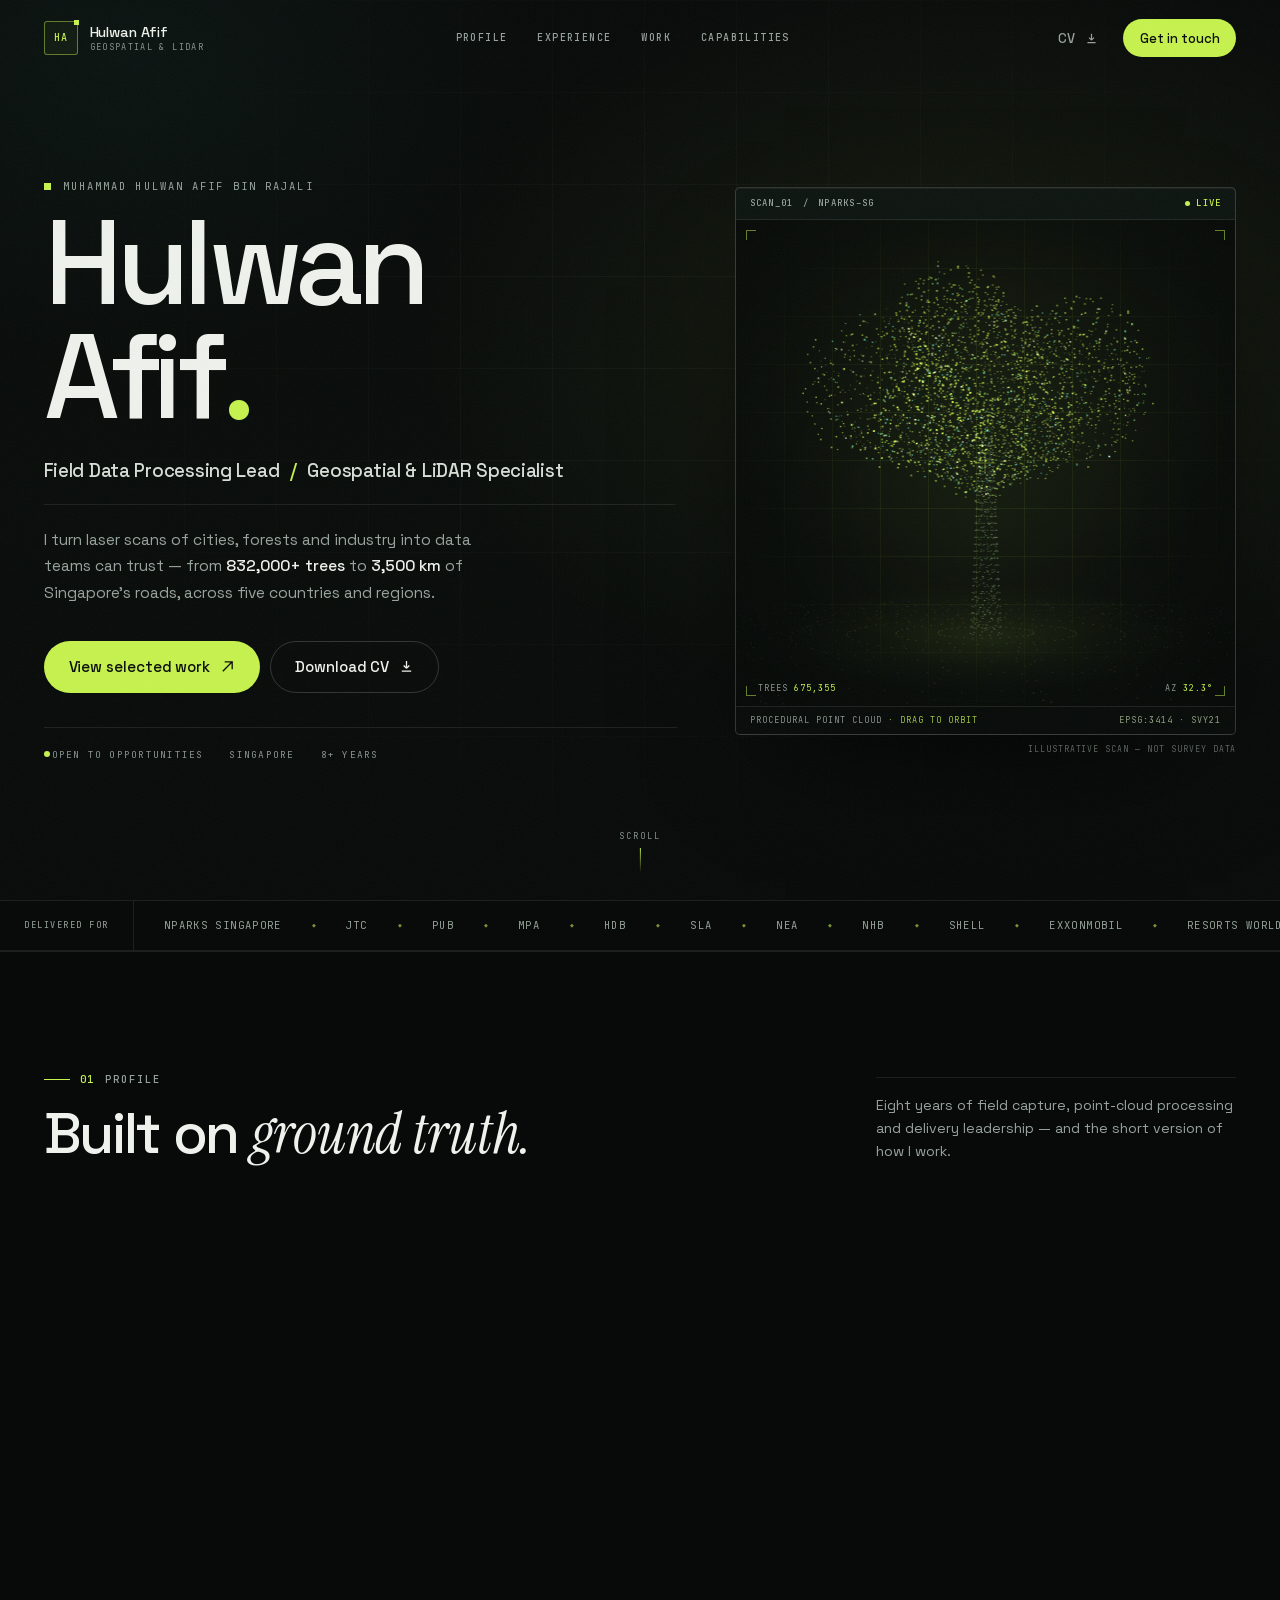
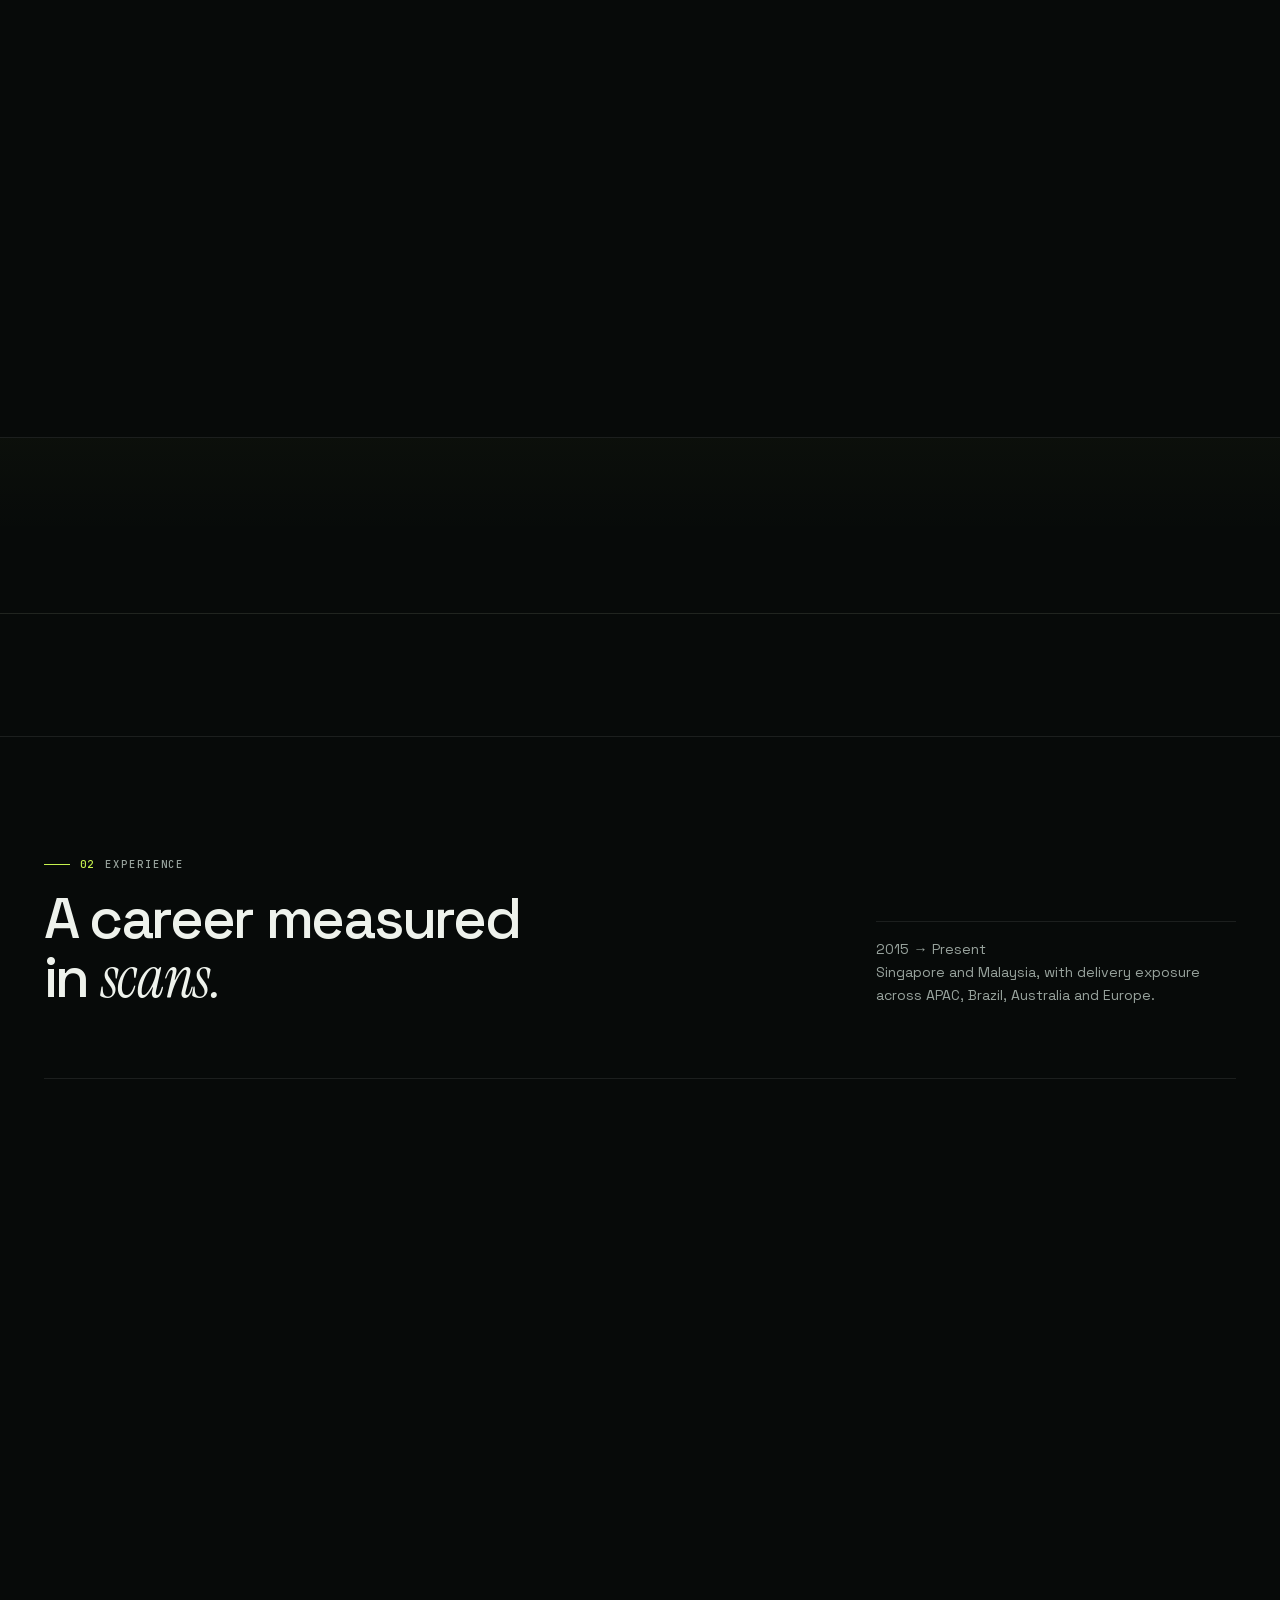
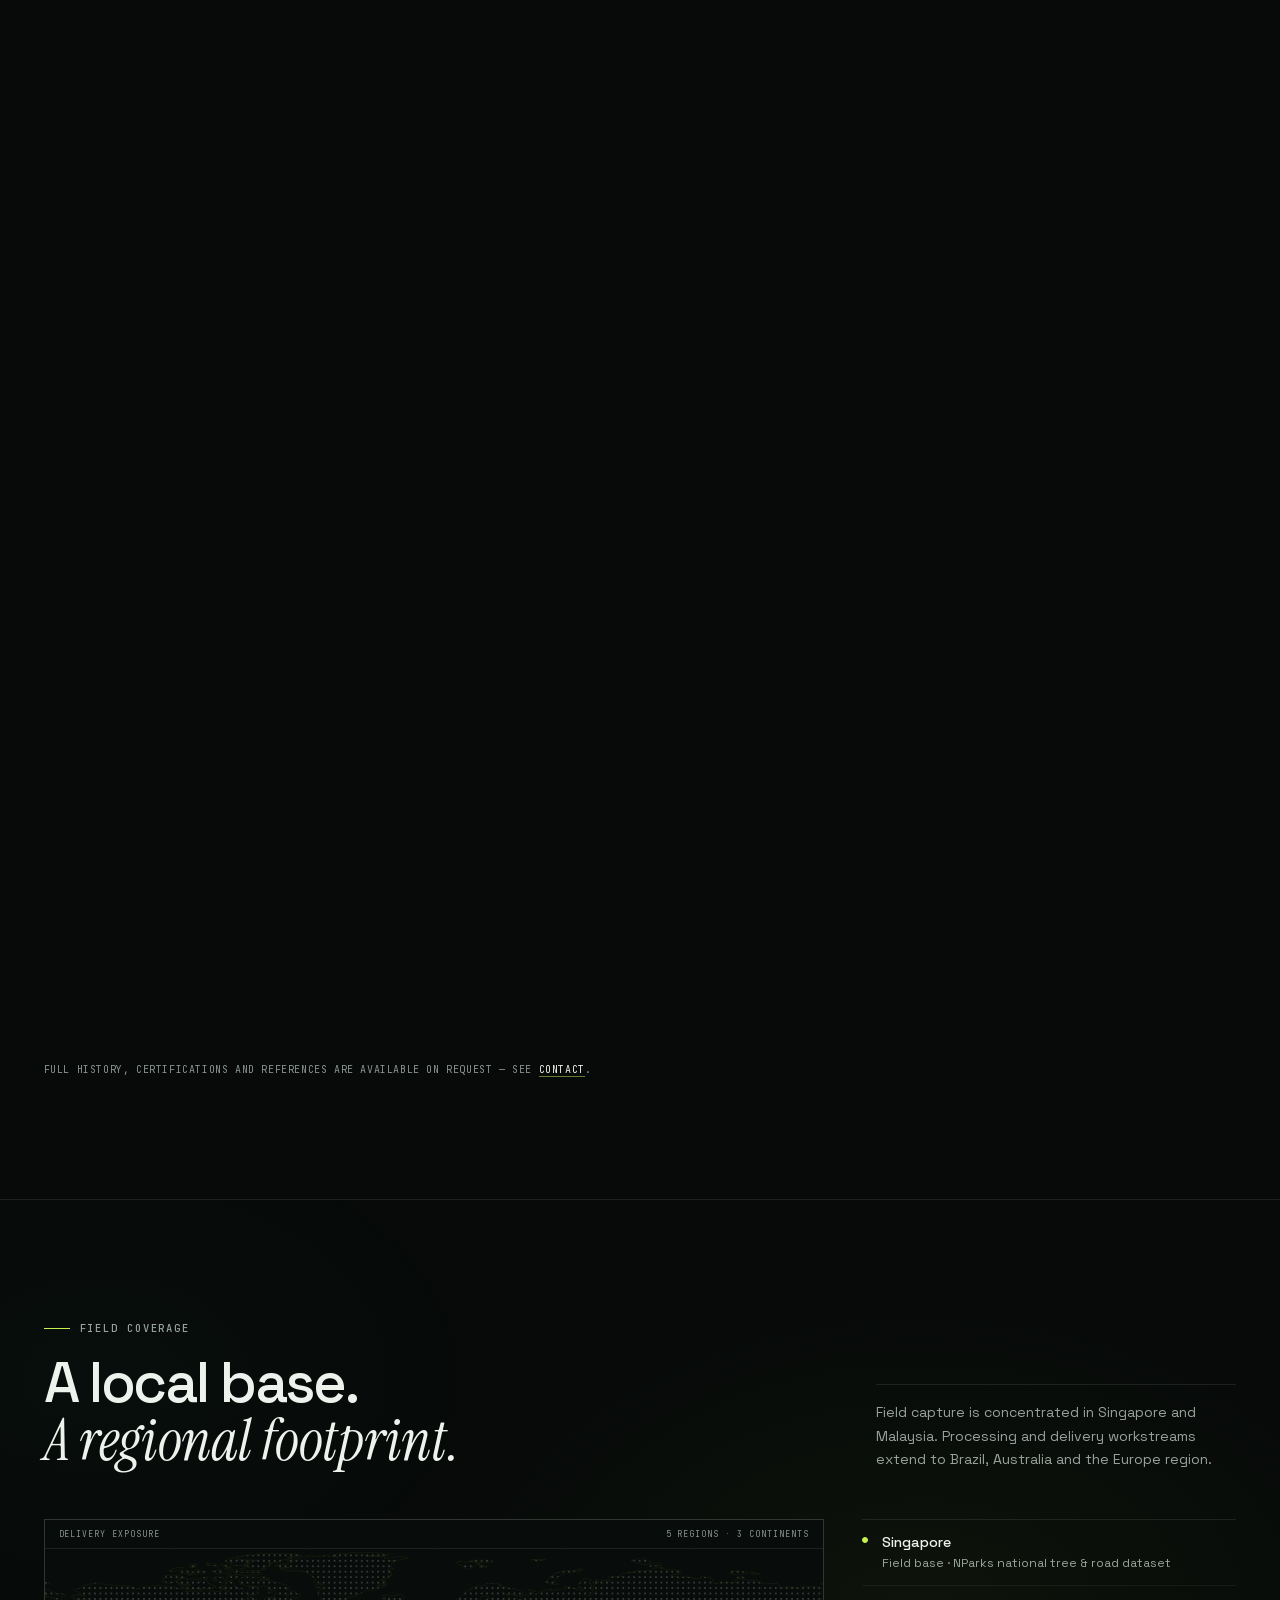
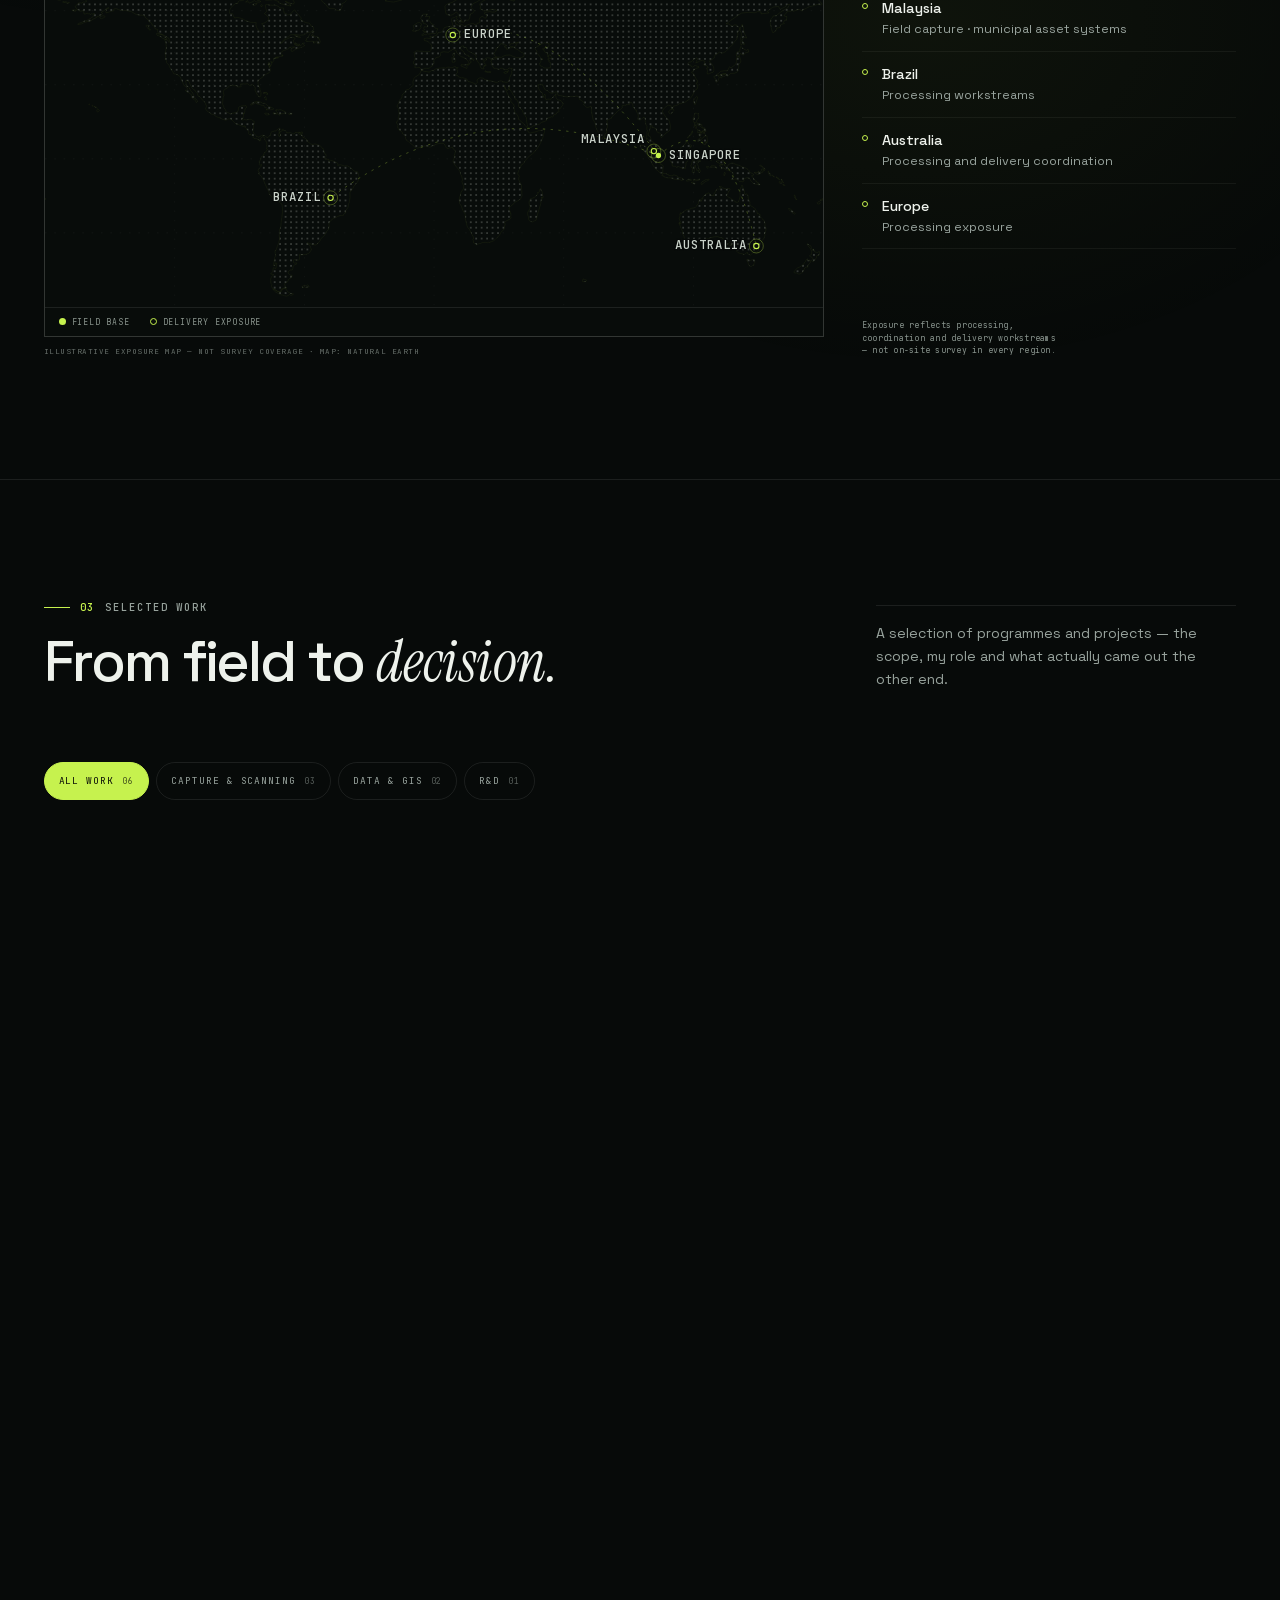
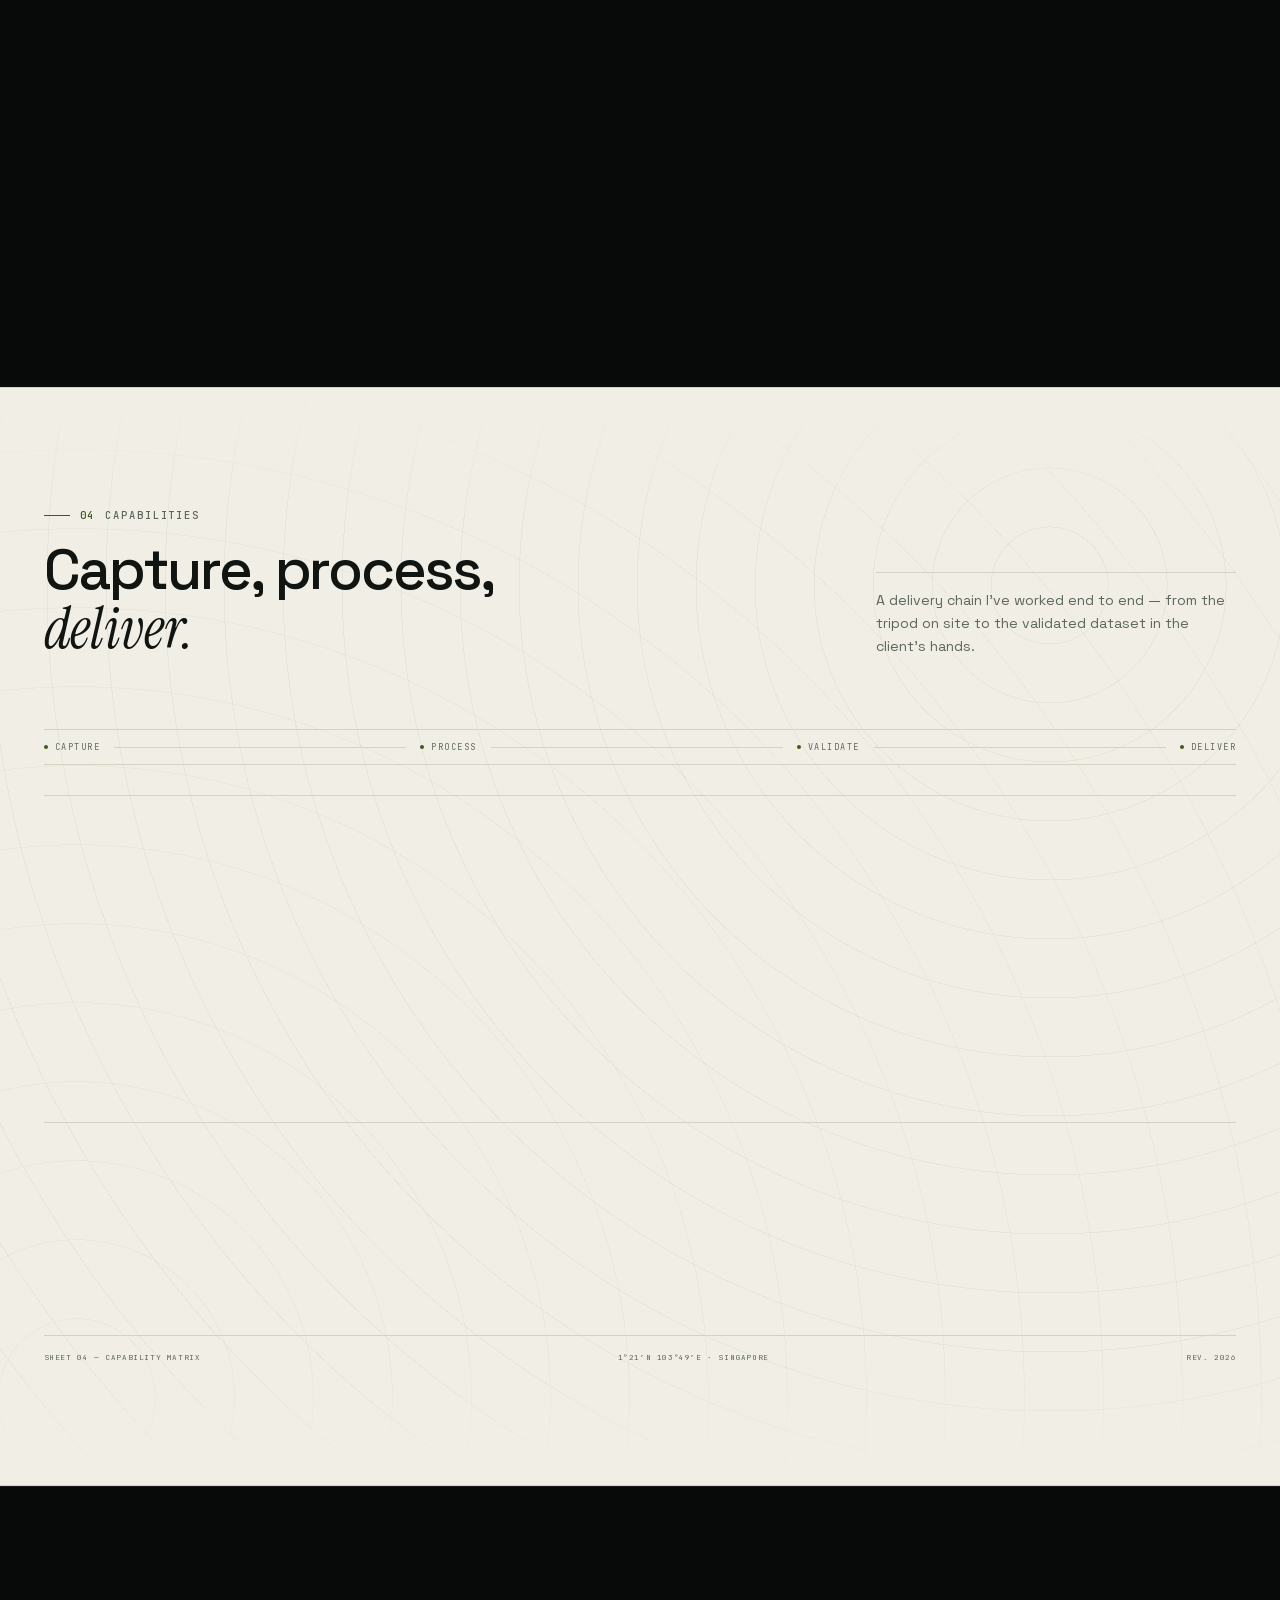
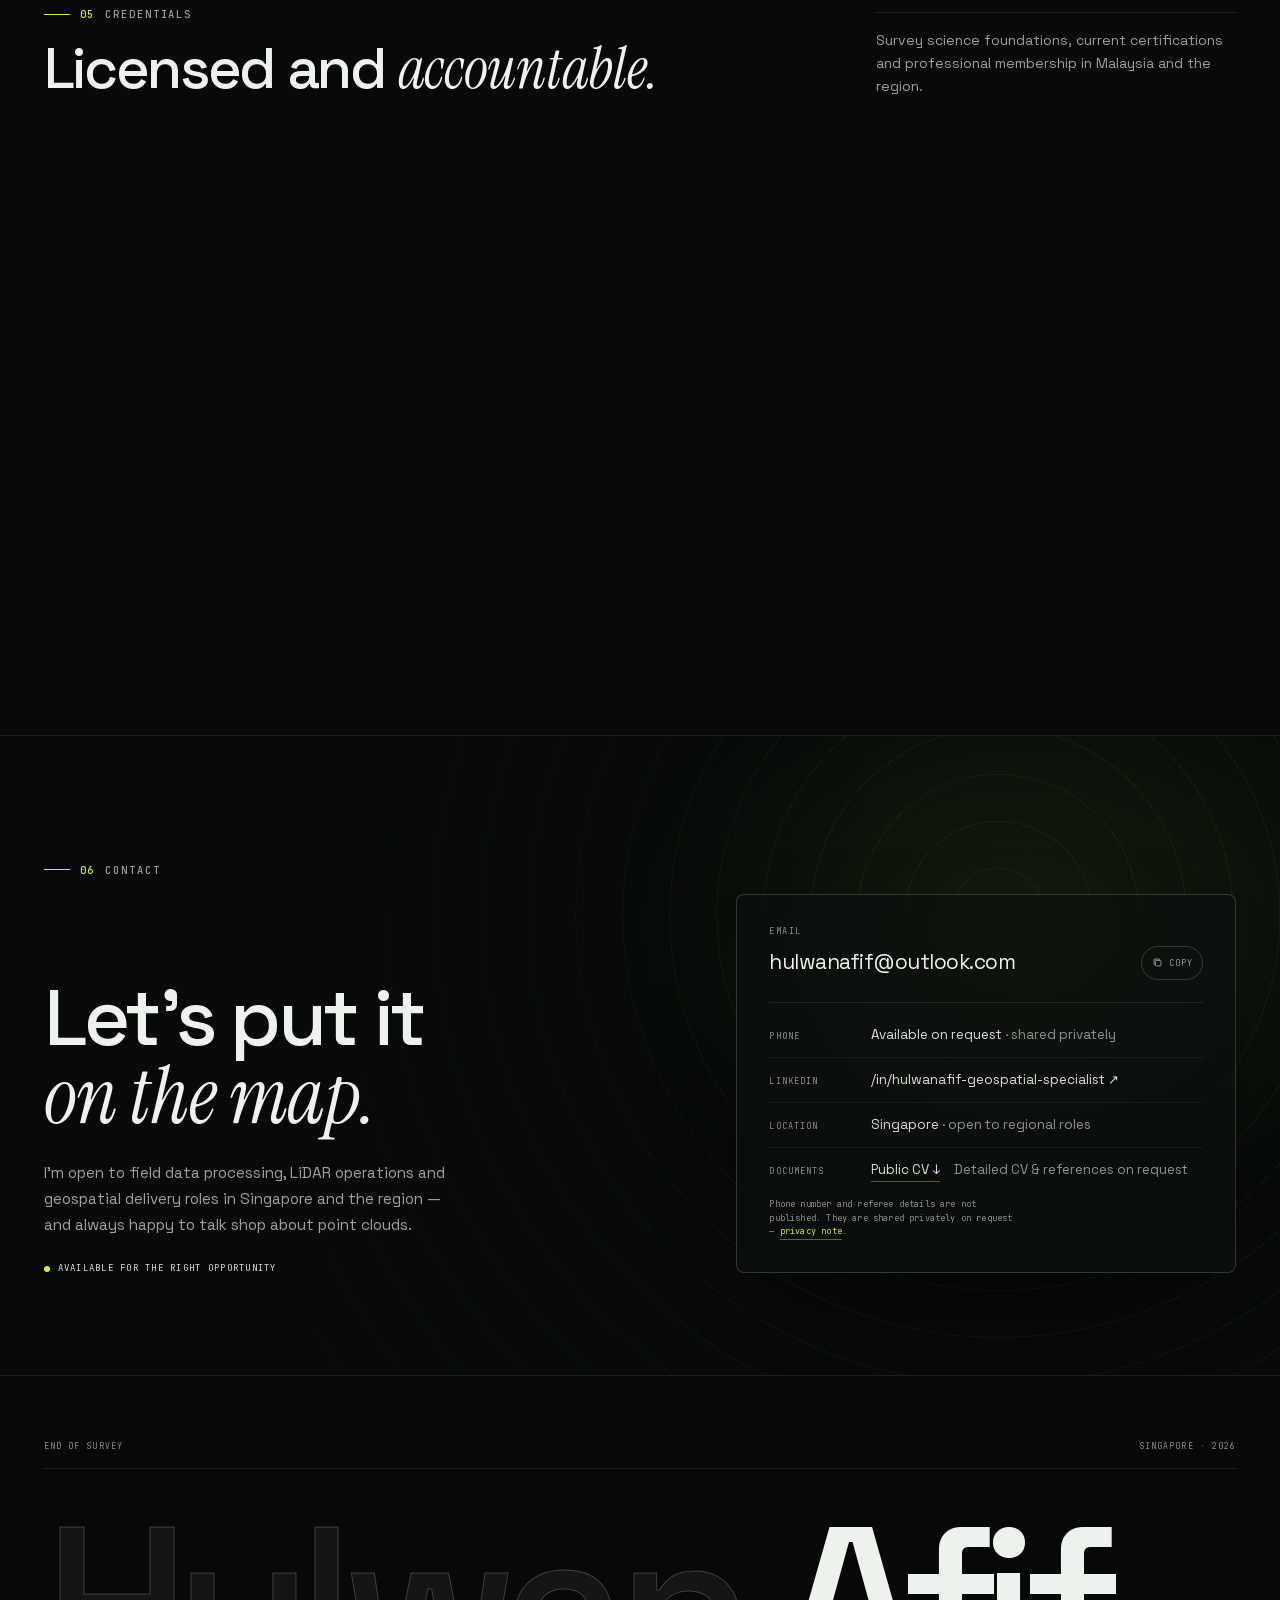
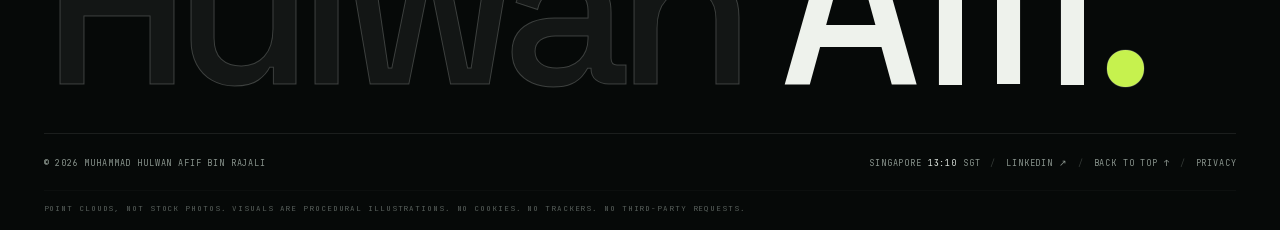
==== index.html @ 2fd97565 "Upgrade: coverage map, card outcomes, pinned case-study visual" ====
<!DOCTYPE html>
<html lang="en">
<head>
  <meta charset="utf-8">
  <meta name="viewport" content="width=device-width, initial-scale=1">
  <title>Hulwan Afif — Geospatial &amp; LiDAR Specialist</title>
  <meta name="description" content="Muhammad Hulwan Afif Bin Rajali is a Field Data Processing Lead and geospatial specialist in Singapore, turning mobile and terrestrial LiDAR, UAV mapping and point clouds into data teams can trust.">
  <meta name="author" content="Muhammad Hulwan Afif Bin Rajali">
  <meta name="theme-color" content="#070a09">
  <meta name="color-scheme" content="dark">
  <meta name="referrer" content="strict-origin-when-cross-origin">
  <meta http-equiv="Content-Security-Policy" content="default-src 'self'; script-src 'self' 'sha256-y1M8Wl92GUTVQNGpnz3k36m/Ue6rgI27YJajfNWdEfU='; style-src 'self'; img-src 'self' data:; font-src 'self'; connect-src 'self'; base-uri 'self'; form-action 'self'; object-src 'none'">
  <link rel="canonical" href="https://hulwan1992.github.io/hulwan-portfolio/">

  <meta property="og:type" content="website">
  <meta property="og:title" content="Hulwan Afif — Geospatial &amp; LiDAR Specialist">
  <meta property="og:description" content="Field Data Processing Lead in Singapore. 832,000+ trees, 3,500 km of road network, and LiDAR delivery across five countries and regions.">
  <meta property="og:url" content="https://hulwan1992.github.io/hulwan-portfolio/">
  <meta property="og:image" content="https://hulwan1992.github.io/hulwan-portfolio/assets/img/og-cover.jpg">
  <meta property="og:image:type" content="image/jpeg">
  <meta property="og:image:width" content="1200">
  <meta property="og:image:height" content="630">
  <meta property="og:image:alt" content="Hulwan Afif — Geospatial and LiDAR Specialist, with an illustrative point-cloud tree">
  <meta name="twitter:card" content="summary_large_image">
  <meta name="twitter:title" content="Hulwan Afif — Geospatial &amp; LiDAR Specialist">
  <meta name="twitter:description" content="Field Data Processing Lead in Singapore. LiDAR, point clouds and delivery at national scale.">
  <meta name="twitter:image" content="https://hulwan1992.github.io/hulwan-portfolio/assets/img/og-cover.jpg">

  <script src="assets/js/boot.js"></script>
  <link rel="icon" href="assets/img/favicon.svg" type="image/svg+xml">
  <link rel="preload" href="assets/fonts/space-grotesk.woff2" as="font" type="font/woff2" crossorigin>
  <link rel="preload" href="assets/fonts/jetbrains-mono.woff2" as="font" type="font/woff2" crossorigin>
  <link rel="stylesheet" href="assets/css/styles.css">

  <script type="application/ld+json">
  {
    "@context": "https://schema.org",
    "@type": "Person",
    "name": "Muhammad Hulwan Afif Bin Rajali",
    "givenName": "Muhammad Hulwan Afif",
    "familyName": "Bin Rajali",
    "jobTitle": "Field Data Processing Lead / Delivery Manager",
    "description": "Geospatial and LiDAR specialist with 8+ years across field operations, point cloud processing, workflow planning, quality control and regional project delivery.",
    "nationality": "Malaysian",
    "address": { "@type": "PostalAddress", "addressLocality": "Singapore", "addressCountry": "SG" },
    "worksFor": { "@type": "Organization", "name": "Greehill Asia-Pacific Pte Ltd" },
    "alumniOf": { "@type": "CollegeOrUniversity", "name": "Universiti Teknologi MARA (UiTM)" },
    "knowsAbout": ["LiDAR", "Geospatial data processing", "Point cloud processing", "Mobile mapping", "Terrestrial laser scanning", "UAV mapping", "Quality control", "GIS"],
    "sameAs": ["https://linkedin.com/in/hulwanafif-geospatial-specialist"]
  }
  </script>
</head>
<body>
  <a class="skip-link" href="#main">Skip to content</a>
  <div class="grain" aria-hidden="true"></div>
  <div class="scroll-progress" id="scroll-progress" aria-hidden="true"></div>

  <header class="site-head" id="site-head">
    <div class="wrap site-head__inner">
      <a class="brand" href="#top" aria-label="Hulwan Afif — back to top">
        <span class="brand__mark" aria-hidden="true"><span>HA</span></span>
        <span class="brand__name">Hulwan Afif<small>Geospatial &amp; LiDAR</small></span>
      </a>

      <nav class="nav" aria-label="Primary">
        <a class="nav__link" href="#profile" data-section="profile">Profile</a>
        <a class="nav__link" href="#experience" data-section="experience">Experience</a>
        <a class="nav__link" href="#work" data-section="work">Work</a>
        <a class="nav__link" href="#capabilities" data-section="capabilities">Capabilities</a>
      </nav>

      <div class="head__actions">
        <a class="btn btn--ghost btn--sm head__cv" href="assets/docs/Hulwan_Afif_Public_CV.pdf" download>
          <span>CV</span>
          <svg viewBox="0 0 16 16" aria-hidden="true" fill="none" stroke="currentColor" stroke-width="1.4"><path d="M8 2v8m0 0 3-3m-3 3L5 7M3 13h10"/></svg>
        </a>
        <a class="btn btn--lime btn--sm" href="#contact"><span>Get in touch</span></a>
        <button class="menu-btn" id="menu-btn" aria-expanded="false" aria-controls="mobile-menu" aria-label="Open menu">
          <span></span><span></span>
        </button>
      </div>
    </div>
  </header>

  <div class="mobile-menu" id="mobile-menu" role="dialog" aria-modal="true" aria-label="Site menu" hidden>
    <nav class="mobile-menu__nav" aria-label="Mobile">
      <a href="#profile"><span>01</span>Profile</a>
      <a href="#experience"><span>02</span>Experience</a>
      <a href="#work"><span>03</span>Work</a>
      <a href="#capabilities"><span>04</span>Capabilities</a>
      <a href="#credentials"><span>05</span>Credentials</a>
      <a href="#contact"><span>06</span>Contact</a>
    </nav>
    <div class="mobile-menu__foot">
      <a href="https://linkedin.com/in/hulwanafif-geospatial-specialist" target="_blank" rel="me noopener" data-email data-email-show>Email via LinkedIn</a>
      <a href="https://linkedin.com/in/hulwanafif-geospatial-specialist" target="_blank" rel="me noopener">LinkedIn ↗</a>
      <a href="assets/docs/Hulwan_Afif_Public_CV.pdf" download>Public CV PDF ↓</a>
      <a href="#contact">Detailed CV — on request</a>
    </div>
  </div>

  <main id="main">
    <!-- ================= HERO ================= -->
    <section class="hero" id="top">
      <div class="hero__bg" aria-hidden="true"></div>

      <div class="wrap hero__inner">
        <div class="hero__copy">
          <p class="eyebrow">Muhammad Hulwan Afif Bin Rajali</p>
          <h1 class="hero__title">
            <span class="hero__line"><span>Hulwan</span></span>
            <span class="hero__line"><span>Afif<span class="hero__dot">.</span></span></span>
          </h1>
          <p class="hero__role">Field Data Processing Lead <span aria-hidden="true">/</span> Geospatial &amp; LiDAR Specialist</p>
          <p class="hero__lead">I turn laser scans of cities, forests and industry into data teams can trust — from <strong>832,000+ trees</strong> to <strong>3,500&nbsp;km</strong> of Singapore&rsquo;s roads, across five countries and regions.</p>

          <div class="hero__actions">
            <a class="btn btn--lime" href="#work">
              <span>View selected work</span>
              <svg viewBox="0 0 16 16" aria-hidden="true" fill="none" stroke="currentColor" stroke-width="1.4"><path d="M3 13 13 3M5 3h8v8"/></svg>
            </a>
            <a class="btn btn--outline" href="assets/docs/Hulwan_Afif_Public_CV.pdf" download>
              <span>Download CV</span>
              <svg viewBox="0 0 16 16" aria-hidden="true" fill="none" stroke="currentColor" stroke-width="1.4"><path d="M8 2v8m0 0 3-3m-3 3L5 7M3 13h10"/></svg>
            </a>
          </div>

          <ul class="hero__facts">
            <li><span class="pulse" aria-hidden="true"></span> Open to opportunities</li>
            <li>Singapore</li>
            <li>8+ years</li>
          </ul>
        </div>

        <div class="hero__visual">
          <figure class="scanner">
            <div class="scanner__bar">
              <span class="scanner__id">SCAN_01 <span aria-hidden="true">/</span> NPARKS–SG</span>
              <span class="scanner__live"><i aria-hidden="true"></i> live</span>
            </div>
            <div class="scanner__stage" id="scanner-stage">
              <canvas id="pointcloud" aria-label="An animated, illustrative point cloud of trees and buildings. Drag to orbit."></canvas>
              <div class="scanner__grid" aria-hidden="true"></div>
              <div class="scanner__cross" aria-hidden="true"></div>
              <span class="tick tick--tl" aria-hidden="true"></span>
              <span class="tick tick--tr" aria-hidden="true"></span>
              <span class="tick tick--bl" aria-hidden="true"></span>
              <span class="tick tick--br" aria-hidden="true"></span>
              <div class="scanner__readout">
                <span>TREES <b id="hud-trees">832,431</b></span>
                <span>AZ <b id="hud-az">000.0°</b></span>
              </div>
            </div>
            <figcaption class="scanner__cap">
              <span>Procedural point cloud <b id="scan-hint">· drag to orbit</b></span>
              <span>EPSG:3414 · SVY21</span>
            </figcaption>
          </figure>
          <p class="visual-note">Illustrative scan &mdash; not survey data</p>
        </div>
      </div>

      <a class="hero__scroll" href="#profile" aria-label="Scroll to profile">
        <span>Scroll</span><i aria-hidden="true"></i>
      </a>
    </section>

    <!-- ================= CLIENT TICKER ================= -->
    <section class="ticker" aria-label="Selected clients and agencies">
      <div class="ticker__label">Delivered for</div>
      <div class="ticker__viewport">
        <div class="ticker__track" id="ticker-track">
          <div class="ticker__group">
            <span>NParks Singapore</span><i aria-hidden="true">◆</i>
            <span>JTC</span><i aria-hidden="true">◆</i>
            <span>PUB</span><i aria-hidden="true">◆</i>
            <span>MPA</span><i aria-hidden="true">◆</i>
            <span>HDB</span><i aria-hidden="true">◆</i>
            <span>SLA</span><i aria-hidden="true">◆</i>
            <span>NEA</span><i aria-hidden="true">◆</i>
            <span>NHB</span><i aria-hidden="true">◆</i>
            <span>Shell</span><i aria-hidden="true">◆</i>
            <span>ExxonMobil</span><i aria-hidden="true">◆</i>
            <span>Resorts World Sentosa</span><i aria-hidden="true">◆</i>
            <span>A*STAR</span><i aria-hidden="true">◆</i>
          </div>
          <div class="ticker__group" aria-hidden="true">
            <span>NParks Singapore</span><i>◆</i>
            <span>JTC</span><i>◆</i>
            <span>PUB</span><i>◆</i>
            <span>MPA</span><i>◆</i>
            <span>HDB</span><i>◆</i>
            <span>SLA</span><i>◆</i>
            <span>NEA</span><i>◆</i>
            <span>NHB</span><i>◆</i>
            <span>Shell</span><i>◆</i>
            <span>ExxonMobil</span><i>◆</i>
            <span>Resorts World Sentosa</span><i>◆</i>
            <span>A*STAR</span><i>◆</i>
          </div>
        </div>
      </div>
    </section>

    <!-- ================= PROFILE ================= -->
    <section class="section" id="profile">
      <div class="wrap">
        <div class="section-head">
          <div>
            <p class="label"><b>01</b> Profile</p>
            <h2>Built on <span class="serif">ground truth.</span></h2>
          </div>
          <p class="section-head__note">Eight years of field capture, point-cloud processing and delivery leadership — and the short version of how I work.</p>
        </div>

        <div class="profile">
          <aside class="profile__aside reveal">
            <p class="profile__quote">&ldquo;A scan is only useful when someone can act on it.&rdquo;</p>
            <dl class="specs">
              <div><dt>Based in</dt><dd>Singapore</dd></div>
              <div><dt>Nationality</dt><dd>Malaysian</dd></div>
              <div><dt>Experience</dt><dd>8+ years</dd></div>
              <div><dt>Focus</dt><dd>LiDAR ops &amp; QC</dd></div>
              <div><dt>Sector</dt><dd>Survey · GIS · Reality capture</dd></div>
              <div><dt>Status</dt><dd><span class="pulse" aria-hidden="true"></span>Open to opportunities</dd></div>
            </dl>
          </aside>

          <div class="profile__body">
            <p class="lead reveal">I work where field capture meets delivery — where a scan either becomes something a city can act on, or it doesn&rsquo;t.</p>
            <p class="reveal" data-delay="1">For eight years I&rsquo;ve moved between the field and the processing desk: planning mobile and terrestrial LiDAR missions, cleaning and validating point clouds, and making sure the final dataset survives contact with a client. Today I lead field data processing at Greehill Asia-Pacific, supporting NParks Singapore&rsquo;s tree and road-network management at national scale.</p>
            <p class="reveal" data-delay="2">That scope means coordinating field crews, validation and semantic-extraction teams, and software engineers across Singapore, Malaysia, Brazil, Australia and the Europe region — while keeping quality, schedule and handover aligned. I care about the unglamorous parts: repeatable QC, clean metadata, and workflows that don&rsquo;t break when a project doubles in size.</p>
            <p class="reveal" data-delay="3">Before Greehill, I spent five years at YJP Surveyors scanning reclamation sites, refineries, coastlines and heritage buildings — and building the automation that made repetitive volume work faster. That mix of hands-on capture and process design is what I bring to a delivery team.</p>

            <div class="range reveal" data-delay="3">
              <p class="label label--plain">Selected deliverables</p>
              <ul class="range__list">
                <li>DTM / DSM</li><li>Orthophoto</li><li>Change detection</li><li>Volumetrics</li>
                <li>As-built</li><li>Scan-to-BIM</li><li>Digital twin</li><li>AR / VR</li>
                <li>BVLOS</li><li>5G</li><li>Tree semantic extraction</li>
              </ul>
            </div>

            <div class="profile__link reveal">
              <a class="arrow-link" href="#experience">Read the full experience <span aria-hidden="true">↓</span></a>
              <a class="arrow-link" href="#contact">Detailed CV — on request <span aria-hidden="true">↗</span></a>
            </div>
          </div>
        </div>
      </div>

      <div class="metrics" id="metrics">
        <div class="wrap metrics__grid">
          <div class="metric reveal">
            <p class="metric__num"><span data-count="832000">0</span><sup>+</sup></p>
            <p class="metric__label">Trees validated</p>
            <p class="metric__note">National dataset · NParks Singapore</p>
          </div>
          <div class="metric reveal" data-delay="1">
            <p class="metric__num"><span data-count="3500">0</span><sup>&nbsp;km</sup></p>
            <p class="metric__label">Road network covered</p>
            <p class="metric__note">LiDAR capture &amp; geospatial QC</p>
          </div>
          <div class="metric reveal" data-delay="2">
            <p class="metric__num"><span data-count="40">0</span><sup>%</sup></p>
            <p class="metric__label">Workflow performance gain</p>
            <p class="metric__note">Process optimisation &amp; coordination</p>
          </div>
          <div class="metric reveal" data-delay="3">
            <p class="metric__num"><span data-count="5">0</span></p>
            <p class="metric__label">Countries &amp; regions</p>
            <p class="metric__note">SG · MY · BR · AU · EU</p>
          </div>
        </div>
      </div>
    </section>

    <!-- ================= EXPERIENCE ================= -->
    <section class="section" id="experience">
      <div class="wrap">
        <div class="section-head">
          <div>
            <p class="label"><b>02</b> Experience</p>
            <h2>A career measured<br>in <span class="serif">scans.</span></h2>
          </div>
          <p class="section-head__note">2015 → Present<br>Singapore and Malaysia, with delivery exposure across APAC, Brazil, Australia and Europe.</p>
        </div>

        <ol class="timeline">
          <li class="role reveal">
            <div class="role__when"><span class="role__status">Current</span>2023 — Now</div>
            <div class="role__main">
              <h3>Field Data Processing Lead / Delivery Manager</h3>
              <p class="role__org">Greehill Asia-Pacific Pte Ltd <span>·</span> Singapore &amp; APAC</p>
              <ul class="role__points">
                <li>Lead LiDAR data operations across managed areas under NParks Singapore and Arborise-linked workstreams; plan, assign and monitor field and processing performance against schedule and quality targets.</li>
                <li>Own semantic data processing for automated Tree Semantic Extraction (TSE) — classification, segmentation, validation and attribute completeness.</li>
                <li>Validate datasets covering 832,000+ trees and ~3,500 km of road, resolving poor-GNSS and legacy-data issues that blocked delivery.</li>
                <li>Coordinate processing work linked to Brazil, Australia and Europe; improved overall workflow performance by 40% and train APAC partners and city-council stakeholders.</li>
              </ul>
            </div>
            <div class="role__side">
              <span class="tag">LiDAR operations</span>
              <span class="tag">TSE</span>
              <span class="tag">QC &amp; validation</span>
              <span class="tag">Delivery</span>
              <span class="tag">Partner training</span>
            </div>
          </li>

          <li class="role reveal">
            <div class="role__when">2018 — 2023</div>
            <div class="role__main">
              <h3>Surveyor / 3D Scanning &amp; Geospatial Data Analyst</h3>
              <p class="role__org">YJP Surveyors Pte Ltd <span>·</span> Singapore</p>
              <ul class="role__points">
                <li>Planned and executed aerial, terrestrial and mobile LiDAR surveys for public and private clients, including plan submissions and technical reporting.</li>
                <li>Delivered 3D laser scanning across reclamation, construction, forestry, coastline, refinery, façade, heritage and vessel volumetric work.</li>
                <li>Built Excel-based automation for vessel volume calculation and GIS-linked workflows; operated Trimble, Leica, RIEGL, NavVis and Faro systems.</li>
                <li>Supported A*STAR R&amp;D in BVLOS UAV operations, 5G data transmission and mixed-reality geospatial visualisation.</li>
              </ul>
            </div>
            <div class="role__side">
              <span class="tag">Mobile LiDAR</span>
              <span class="tag">3D scanning</span>
              <span class="tag">Automation</span>
              <span class="tag">UAV</span>
            </div>
          </li>

          <li class="role reveal">
            <div class="role__when">2017 — 2018</div>
            <div class="role__main">
              <h3>Assistant Resident Engineer / GIS Executive</h3>
              <p class="role__org">Geo Strata Sdn Bhd <span>·</span> Malaysia</p>
              <ul class="role__points">
                <li>Led field data collection and database generation for the MBSA Asset Management System — 56 sections covering 29,030 hectares.</li>
                <li>Delivered MBPJ Asset Management work across 9,720 hectares, including LiDAR processing, database generation and GIS integration.</li>
                <li>Supervised slope improvement and retaining-wall works as consultant representative; ran as-built and setting-out surveys across Selangor.</li>
                <li>Led GIS data migration and staff training for Selangor Town and Country Planning.</li>
              </ul>
            </div>
            <div class="role__side">
              <span class="tag">GIS</span>
              <span class="tag">Asset management</span>
              <span class="tag">Supervision</span>
            </div>
          </li>

          <li class="role reveal">
            <div class="role__when">2016 — 2017</div>
            <div class="role__main">
              <h3>Assistant Surveyor / GIS Trainer</h3>
              <p class="role__org">N Zeck Service &amp; Sky Shine Corporation <span>·</span> Malaysia</p>
              <ul class="role__points">
                <li>Setting-out and as-built surveys in Sungai Buloh and Cyberjaya, with boundary work and detail survey preparation.</li>
                <li>Delivered ArcGIS staff training and supported migration from MapInfo to ArcGIS for JPBD spatial datasets.</li>
              </ul>
            </div>
            <div class="role__side">
              <span class="tag">Survey</span>
              <span class="tag">ArcGIS training</span>
            </div>
          </li>

          <li class="role role--compact reveal">
            <div class="role__when">2015</div>
            <div class="role__main">
              <h3>Intern</h3>
              <p class="role__org">Department of Survey and Mapping Malaysia (JUPEM) <span>·</span> Malaysia</p>
              <ul class="role__points">
                <li>Supported title survey processes: registered survey applications, cadastral survey exposure, CRM establishment and subdivision work.</li>
              </ul>
            </div>
            <div class="role__side"><span class="tag">Cadastral survey</span></div>
          </li>
        </ol>

        <p class="timeline__foot">Full history, certifications and references are available on request — see <a class="inline-link" href="#contact">contact</a>.</p>
      </div>
    </section>


    <!-- ================= COVERAGE ================= -->
    <section class="section coverage-band" id="coverage">
      <div class="wrap">
        <div class="section-head">
          <div>
            <p class="label">Field coverage</p>
            <h2>A local base.<br><span class="serif">A regional footprint.</span></h2>
          </div>
          <p class="section-head__note">Field capture is concentrated in Singapore and Malaysia. Processing and delivery workstreams extend to Brazil, Australia and the Europe region.</p>
        </div>

        <div class="coverage-body">
          <figure class="coverage-map">
            <div class="coverage-map__frame">
              <div class="coverage-map__hud"><span>Delivery exposure</span><span>5 regions · 3 continents</span></div>
              <svg class="coverage-map__svg" viewBox="0 0 1000 460" role="img" aria-label="Illustrative world map showing delivery exposure in Singapore, Malaysia, Brazil, Australia and Europe">
  <defs>
    <pattern id="mapDots" width="7" height="7" patternUnits="userSpaceOnUse">
      <circle cx="1.2" cy="1.2" r="1.15" fill="rgba(238,242,236,0.26)"></circle>
    </pattern>
  </defs>
  <g class="map-grid"><line x1="0" y1="79.3" x2="1000" y2="79.3"/><line x1="0" y1="174.5" x2="1000" y2="174.5"/><line x1="0" y1="269.7" x2="1000" y2="269.7"/><line x1="0" y1="364.8" x2="1000" y2="364.8"/><line x1="166.7" y1="0" x2="166.7" y2="460"/><line x1="333.3" y1="0" x2="333.3" y2="460"/><line x1="500.0" y1="0" x2="500.0" y2="460"/><line x1="666.7" y1="0" x2="666.7" y2="460"/><line x1="833.3" y1="0" x2="833.3" y2="460"/></g>
  <path class="map-land" d="M311.8,440.5 315.4,442.4 319.3,443.2 318.1,444.8 315.4,444.9 314.0,443.8 313.1,445.1 310.7,446.1 307.7,445.7 305.7,444.8 302.8,444.3 299.3,442.5 296.4,440.8 292.6,437.3 294.9,437.9 298.8,440.1 302.5,441.2 303.9,439.7 304.8,437.6 307.4,436.3 309.3,436.6 310.4,438.1 311.8,440.5ZM337.4,431.8 339.6,433.2 338.8,434.3 335.0,435.3 333.8,434.1 331.4,435.6 330.0,434.1 333.3,432.2 335.7,433.0 337.4,431.8ZM695.2,427.4 691.0,427.6 690.9,425.9 691.3,424.6 691.5,423.9 693.3,424.9 695.9,425.3 696.0,425.9 695.2,427.4ZM903.9,399.1 906.6,400.2 908.1,399.7 910.2,399.1 911.9,399.3 912.1,403.1 911.2,404.2 910.9,406.7 909.9,405.9 908.0,408.1 907.4,407.9 905.7,407.8 904.0,405.1 903.6,403.0 902.0,400.2 902.1,398.8 903.9,399.1ZM980.6,399.5 981.2,400.8 983.2,399.5 984.0,400.8 984.0,402.2 983.0,403.6 981.2,406.0 979.8,407.3 980.8,408.8 978.6,408.8 976.3,410.0 975.5,412.1 973.9,415.3 971.8,416.7 970.4,417.6 967.8,417.6 966.0,416.5 963.0,416.3 962.5,415.1 964.0,412.8 967.5,409.6 969.3,409.0 971.3,407.8 973.7,406.2 975.3,404.5 976.6,402.2 977.6,401.4 978.0,399.6 980.0,398.1 980.6,399.5ZM985.0,384.4 987.0,387.7 987.1,385.5 988.4,386.4 988.8,388.8 991.0,389.8 992.9,390.1 994.5,388.9 995.9,389.2 995.2,392.1 994.4,393.9 992.2,393.8 991.5,394.8 991.8,396.2 991.3,396.8 990.3,398.5 988.9,400.6 986.8,401.9 986.3,401.1 985.1,400.6 986.7,398.0 985.8,396.3 982.8,395.0 982.9,393.8 984.9,392.7 985.4,390.3 985.3,388.2 984.1,386.1 984.2,385.6 982.9,384.2 980.7,381.4 979.5,379.2 980.6,378.9 982.1,380.7 984.2,381.5 985.0,384.4ZM964.2,340.0 963.2,340.7 961.6,339.9 959.7,338.4 957.9,336.8 956.0,334.5 955.6,333.4 956.8,333.5 958.4,334.6 959.6,335.6 960.5,336.5 962.8,338.5 964.2,340.0ZM995.5,324.7 996.4,325.6 996.0,327.2 994.3,327.7 992.7,327.3 992.5,325.9 993.5,324.8 994.8,325.2 995.5,324.7ZM998.2,323.0 996.5,323.6 996.1,322.4 997.5,321.8 998.4,321.6 1000.0,320.6 1000.0,322.2 998.2,323.0ZM0.2,322.0 0.0,322.2 0.0,320.6 0.6,320.5 0.2,322.0ZM966.2,321.9 965.3,322.3 964.4,320.9 964.5,320.1 966.2,321.9ZM964.2,317.0 964.6,319.6 963.9,319.2 963.3,319.4 962.9,318.5 962.9,316.1 964.2,317.0ZM639.0,312.7 639.5,316.5 640.2,318.0 639.9,319.5 639.4,320.4 638.5,318.6 638.0,319.5 638.5,321.8 638.3,323.2 637.5,323.9 637.3,326.6 636.2,330.3 634.9,334.7 633.1,340.7 632.1,345.1 630.8,348.8 628.6,349.5 626.1,350.9 624.5,350.1 622.3,348.9 621.6,347.3 621.4,344.4 620.4,341.9 620.2,339.6 620.6,337.3 621.9,336.8 621.9,335.7 623.3,333.3 623.5,331.3 622.9,329.8 622.3,327.8 622.1,324.9 623.1,323.1 623.5,321.1 624.8,321.0 626.4,320.3 627.4,319.8 628.6,319.7 630.2,317.9 632.5,316.0 633.3,314.4 633.0,313.0 634.1,313.4 635.7,311.2 635.7,309.3 636.7,307.9 637.6,309.2 638.4,310.6 639.0,312.7ZM898.8,313.3 899.8,315.8 901.6,314.6 902.5,316.0 903.8,317.2 903.5,318.6 904.1,321.3 904.5,322.9 905.2,323.3 906.0,326.0 905.7,327.6 906.6,329.8 909.6,331.5 911.6,333.0 913.5,334.3 913.1,335.1 914.7,337.1 915.8,340.5 916.9,339.8 918.0,341.2 918.7,340.7 919.2,344.1 921.1,346.0 922.4,347.2 924.6,349.8 925.4,352.4 925.4,354.2 925.3,356.1 926.6,358.8 926.4,361.6 925.9,363.1 925.2,365.9 925.2,367.8 924.7,370.0 923.5,372.9 921.4,374.5 920.4,376.9 919.5,378.5 918.7,381.2 917.6,382.8 916.9,385.2 916.5,387.4 916.7,388.4 915.1,389.5 912.0,389.6 909.4,390.9 908.1,392.1 906.4,393.5 904.1,392.1 902.4,391.5 902.9,389.9 901.3,390.5 898.9,392.8 896.5,391.9 894.9,391.4 893.4,391.2 890.7,390.3 888.9,388.3 888.4,385.9 887.7,384.3 886.3,383.0 883.7,382.6 884.6,381.1 883.9,378.7 882.6,380.9 880.1,381.5 881.5,379.8 882.0,377.9 883.0,376.4 882.8,374.0 880.5,376.7 878.8,377.8 877.7,380.3 875.6,379.0 875.7,377.4 873.9,375.1 872.5,373.9 873.0,373.1 869.4,371.2 867.5,371.1 864.8,369.6 859.8,369.9 856.2,371.0 853.1,372.1 850.4,371.9 847.5,373.5 845.1,374.2 844.5,375.9 843.5,377.2 841.1,377.2 839.4,377.5 836.9,376.9 834.9,377.3 833.0,377.4 831.4,379.1 830.6,379.0 829.2,379.9 827.8,380.9 825.8,380.8 824.0,380.8 821.0,378.7 819.5,378.1 819.6,376.3 821.0,375.9 821.4,375.2 821.3,374.0 821.7,371.8 821.4,369.9 819.9,366.7 819.4,364.9 819.6,363.1 818.4,361.1 818.4,360.1 817.1,358.9 816.8,356.4 815.2,353.9 814.8,352.5 816.1,353.9 815.1,350.9 816.5,351.9 817.3,353.1 817.3,351.5 815.9,349.0 815.6,348.0 815.0,347.0 815.3,345.2 815.9,344.4 816.2,342.8 815.9,341.0 817.1,338.7 817.3,341.1 818.5,338.9 820.7,337.8 822.1,336.5 824.2,335.3 825.5,335.1 826.2,335.5 828.4,334.3 830.1,333.9 830.5,333.2 831.3,333.0 832.8,333.0 835.7,332.1 837.2,330.7 837.9,329.0 839.6,327.4 839.7,326.1 839.8,324.4 841.7,321.7 842.9,324.4 844.1,323.8 843.1,322.3 843.9,320.8 845.2,321.5 845.5,319.0 847.0,317.5 847.7,316.2 849.1,315.7 849.1,314.8 850.3,315.2 850.4,314.4 851.6,313.9 853.0,313.5 855.0,314.9 856.6,316.8 858.3,316.8 860.1,317.1 859.5,315.4 860.8,312.9 862.1,312.0 861.6,311.2 862.8,309.4 864.5,308.3 865.9,308.7 868.3,308.1 868.2,306.5 866.2,305.4 867.7,305.0 869.5,305.7 871.0,307.0 873.3,307.9 874.1,307.5 875.8,308.5 877.5,307.6 878.5,307.9 879.1,307.3 880.4,308.8 879.7,310.5 878.6,311.8 877.7,311.9 878.0,313.2 877.2,314.8 876.2,316.3 876.4,317.2 878.6,319.0 880.7,320.0 882.2,321.1 884.2,323.0 885.0,323.0 886.4,323.8 886.8,324.8 889.5,325.8 891.3,324.8 891.9,323.1 892.4,321.6 892.8,319.9 893.6,317.4 893.2,315.8 893.4,314.9 893.1,313.1 893.5,310.7 894.0,310.1 893.6,309.0 894.2,307.3 894.8,305.6 894.8,304.7 895.9,303.5 896.7,305.1 896.9,307.0 897.5,307.4 897.7,308.8 898.7,310.4 898.9,312.2 898.8,313.3ZM950.3,302.9 951.1,304.0 949.2,304.0 948.1,302.0 949.8,302.8 950.3,302.9ZM835.3,302.1 834.2,302.2 830.5,300.0 833.1,299.4 834.5,300.3 835.5,301.3 835.3,302.1ZM946.8,301.0 945.7,301.0 944.0,300.7 943.4,300.2 943.6,299.0 945.5,299.5 946.4,300.1 946.8,301.0ZM949.1,300.1 948.7,300.7 946.6,297.9 946.1,296.0 947.0,296.0 948.0,298.6 949.1,300.1ZM845.7,301.8 843.3,302.5 842.9,302.1 843.2,301.1 844.4,299.1 847.1,297.9 847.5,297.1 849.9,296.4 851.8,296.3 852.7,295.9 853.7,296.3 852.7,297.2 849.8,298.5 847.5,299.5 845.7,301.8ZM827.5,295.3 828.5,296.2 830.2,295.9 830.9,297.3 827.7,297.9 825.8,298.3 824.3,298.3 825.2,296.5 826.8,296.5 827.5,295.3ZM841.4,295.3 841.0,297.1 836.8,298.0 833.1,297.6 833.1,296.4 835.3,295.8 837.1,296.7 838.9,296.5 841.4,295.3ZM944.1,296.1 944.2,296.7 942.0,295.4 940.5,294.3 939.5,293.2 939.9,292.9 941.2,293.6 943.4,295.1 944.1,296.1ZM937.6,293.0 937.1,293.1 935.8,292.4 934.7,291.1 934.8,290.6 936.5,291.9 937.6,293.0ZM801.7,291.2 807.1,291.5 807.7,290.2 812.8,291.7 813.8,293.7 818.0,294.3 821.4,296.2 818.2,297.4 815.2,296.1 812.7,296.2 809.8,296.0 807.2,295.4 804.0,294.2 801.9,293.9 800.8,294.3 795.7,293.0 795.2,291.6 792.7,291.4 794.6,288.4 798.0,288.5 800.2,289.8 801.4,290.0 801.7,291.2ZM874.2,289.4 872.8,291.5 872.5,289.1 873.0,288.0 873.6,286.9 874.2,287.9 874.2,289.4ZM933.0,291.3 932.2,291.6 931.0,290.4 929.8,288.4 929.2,286.0 929.6,285.7 929.9,286.6 930.7,287.3 932.1,289.3 933.4,290.4 933.0,291.3ZM922.2,287.0 920.7,287.3 920.3,288.2 918.8,289.0 917.3,289.7 915.9,289.7 913.6,288.8 912.0,287.9 912.2,286.9 914.7,287.4 916.2,287.1 916.7,285.6 917.1,285.5 917.3,287.2 918.9,287.0 919.7,285.9 921.2,284.7 920.9,282.9 922.6,282.8 923.2,283.3 923.1,285.1 922.2,287.0ZM853.5,280.6 852.4,281.7 850.5,281.1 850.0,279.7 852.8,279.6 853.5,280.6ZM862.4,279.5 863.4,281.9 861.1,280.6 858.8,280.3 857.2,280.5 855.3,280.4 855.9,278.7 859.4,278.5 862.4,279.5ZM925.4,283.9 924.5,284.8 924.0,282.9 923.4,281.7 922.1,280.6 920.5,279.3 918.5,278.4 919.3,277.6 920.8,278.5 921.7,279.2 922.9,279.9 924.0,281.3 925.1,282.3 925.4,283.9ZM872.6,273.3 873.4,278.4 876.3,280.3 878.6,277.0 881.8,275.1 884.2,275.1 886.6,276.2 888.7,277.3 891.7,277.9 896.5,280.1 901.6,281.9 903.5,283.5 905.1,285.1 905.5,287.0 910.1,289.0 910.8,290.6 908.3,291.0 908.9,293.1 911.3,295.2 913.2,298.5 914.7,298.4 914.6,299.8 916.8,300.4 915.9,301.0 918.9,302.3 918.6,303.2 916.7,303.4 916.1,302.6 913.7,302.3 910.9,301.8 908.7,299.8 907.1,298.0 905.7,295.2 902.1,293.9 899.7,294.8 898.0,295.8 898.4,298.2 896.2,299.2 894.6,298.7 891.8,298.6 889.3,296.0 886.5,295.3 885.8,296.2 882.3,296.3 883.4,293.8 885.2,292.9 884.5,289.4 883.1,286.8 877.7,284.1 875.5,283.8 871.3,280.9 870.5,282.4 869.4,282.7 868.8,281.5 868.8,280.2 866.6,278.6 869.6,277.5 871.6,277.5 871.4,276.7 867.3,276.7 866.2,274.8 863.7,274.2 862.6,272.6 866.3,271.9 867.7,270.8 872.2,272.1 872.6,273.3ZM847.9,265.2 845.7,268.3 843.6,268.9 840.9,268.3 836.3,268.4 833.8,268.9 833.4,271.3 835.9,274.1 837.4,272.7 842.6,271.6 842.4,273.1 841.2,272.6 840.0,274.5 837.5,275.7 840.2,279.8 839.6,280.9 842.1,284.5 842.1,286.6 840.6,287.5 839.5,286.4 840.9,283.8 838.2,285.0 837.5,284.2 837.8,282.9 835.8,281.1 836.0,278.0 834.2,279.0 834.4,282.7 834.5,287.2 832.8,287.7 831.6,286.7 832.4,283.8 831.9,280.7 830.8,280.7 829.9,278.5 831.1,276.5 831.5,273.9 832.8,269.2 833.4,267.9 835.8,265.5 838.0,266.4 841.5,266.9 844.7,266.7 847.4,264.4 847.9,265.2ZM857.5,266.1 857.3,268.8 855.9,268.5 855.5,270.5 856.6,272.1 855.8,272.5 854.7,270.5 853.9,266.4 854.4,263.9 855.4,262.8 855.6,264.5 857.2,264.8 857.5,266.1ZM793.9,288.2 790.9,288.3 788.5,285.6 785.0,283.0 783.8,281.1 781.7,278.5 780.3,276.2 778.2,271.7 775.7,269.1 774.9,266.3 773.9,263.9 771.4,261.9 769.9,259.2 767.8,257.4 764.9,253.9 764.7,252.3 766.5,252.4 770.8,253.0 773.2,256.1 775.4,258.3 776.9,259.6 779.6,263.0 782.4,263.0 784.7,265.2 786.3,267.9 788.4,269.3 787.3,271.9 788.9,273.0 789.9,273.1 790.4,275.3 791.4,277.1 793.4,277.4 794.7,279.4 794.0,283.3 793.9,288.2ZM827.4,263.9 830.5,266.8 827.3,267.2 826.3,269.3 826.4,272.2 823.8,274.4 823.7,277.5 822.6,282.4 822.2,281.3 819.1,282.7 818.0,280.7 816.0,280.6 814.6,279.5 811.3,280.7 810.3,279.2 808.5,279.3 806.2,279.0 805.8,274.7 804.4,273.8 803.0,271.1 802.6,268.3 803.0,265.4 804.6,263.3 806.7,264.4 808.8,263.8 809.4,261.1 810.5,260.5 813.9,259.8 815.9,257.3 817.2,255.3 818.3,254.1 820.7,252.4 822.8,250.2 824.2,247.7 825.4,247.7 826.8,249.3 826.9,250.7 828.7,251.5 831.1,252.5 830.9,253.7 829.0,253.9 829.5,255.4 827.5,256.5 825.9,259.4 827.9,262.4 827.4,263.9ZM851.0,243.0 851.3,245.1 851.5,246.8 850.5,249.8 849.5,246.5 848.2,248.1 849.1,250.5 848.3,251.9 845.1,250.1 844.3,247.8 845.1,246.3 843.4,244.8 842.5,246.1 841.2,246.0 839.1,247.8 838.7,246.8 839.8,244.2 841.5,243.3 843.0,242.1 844.0,243.5 846.1,242.6 846.6,241.2 848.5,241.1 848.4,238.7 850.6,240.2 850.9,241.8 851.0,243.0ZM725.6,250.0 723.2,250.7 721.9,248.2 721.4,243.6 722.6,238.5 724.6,240.3 725.8,242.5 727.2,245.8 726.8,249.1 725.6,250.0ZM330.7,237.6 328.4,237.9 327.9,237.6 328.7,236.8 328.7,235.5 330.3,235.1 330.8,235.2 330.7,237.6ZM844.4,237.0 843.4,238.1 842.5,240.1 841.7,241.0 839.9,238.8 840.5,238.0 841.2,237.1 841.5,235.1 843.1,234.9 842.6,237.1 844.7,234.0 844.4,237.0ZM829.2,240.1 825.5,243.1 826.8,240.9 828.9,238.9 830.5,236.7 832.0,233.6 832.5,236.2 830.6,237.9 829.2,240.1ZM838.6,231.9 840.2,232.9 842.0,232.9 841.9,234.2 840.7,235.6 838.9,236.5 838.8,235.1 839.0,233.4 838.6,231.9ZM848.6,231.1 849.4,234.6 847.3,233.8 847.3,234.8 848.0,236.8 846.7,237.5 846.6,235.3 845.7,235.1 845.3,233.2 846.9,233.4 846.9,232.2 845.2,229.8 847.9,229.9 848.6,231.1ZM837.6,228.2 836.8,230.9 835.6,229.4 834.2,226.9 836.6,227.1 837.6,228.2ZM837.0,211.0 838.7,211.9 839.6,211.0 839.8,211.8 839.4,213.2 840.3,215.4 839.6,218.1 838.0,219.1 837.5,221.7 838.1,224.2 839.6,224.5 840.8,224.2 844.3,225.9 844.0,227.7 844.9,228.4 844.7,229.9 842.5,228.3 841.5,226.7 840.8,227.8 839.0,225.9 836.5,226.4 835.1,225.7 835.2,224.4 836.1,223.6 835.3,222.8 834.9,224.0 833.5,222.2 833.1,220.8 833.0,217.7 834.1,218.8 834.4,213.8 835.3,210.9 837.0,211.0ZM317.8,211.8 317.1,212.6 315.0,212.6 313.4,212.7 313.2,211.4 313.6,210.9 315.9,210.9 317.3,211.2 317.8,211.8ZM286.4,213.0 285.5,213.5 284.0,213.0 282.4,211.8 282.7,211.1 283.9,210.9 284.5,211.0 286.4,211.3 287.9,212.0 288.3,212.9 286.4,213.0ZM298.4,206.6 300.8,207.1 301.1,206.6 303.3,206.6 305.0,207.4 305.7,207.3 306.2,208.4 307.7,208.4 307.6,209.3 308.9,209.4 310.2,210.6 309.2,211.9 307.9,211.2 306.6,211.3 305.7,211.2 305.2,211.8 304.1,212.0 303.7,211.2 302.8,211.7 301.7,213.8 301.0,213.3 300.8,212.4 299.0,211.9 297.7,212.1 296.0,211.9 294.7,212.5 293.2,211.5 293.4,210.4 296.0,210.9 298.1,211.1 299.1,210.4 297.8,209.1 297.8,207.8 296.1,207.4 296.7,206.5 298.4,206.6ZM806.5,210.4 804.1,211.9 801.8,210.9 801.7,208.2 803.1,206.8 806.1,205.9 807.7,206.0 808.4,207.2 807.1,208.6 806.5,210.4ZM67.9,209.1 67.5,209.6 66.8,209.2 66.9,208.3 66.5,207.1 66.6,206.8 67.1,206.3 66.9,205.7 67.1,205.4 67.3,205.4 68.3,206.0 68.8,206.2 69.3,206.7 70.0,207.8 69.9,207.9 68.8,208.6 67.9,209.1ZM66.4,204.2 65.5,204.4 65.0,203.7 64.7,203.5 64.7,203.3 65.0,203.0 66.0,203.3 66.7,203.8 66.4,204.2ZM64.6,202.5 64.5,202.8 63.0,202.7 63.2,202.3 64.6,202.5ZM62.1,202.0 61.9,202.2 61.7,202.2 60.8,202.0 60.4,201.3 60.3,201.2 61.0,200.8 61.3,201.0 62.1,202.0ZM57.4,199.9 57.0,200.2 56.1,199.7 56.3,199.4 56.7,199.1 57.3,199.2 57.4,199.9ZM278.7,197.4 279.8,198.6 282.4,198.2 283.4,199.0 285.7,200.9 287.4,202.4 288.3,202.3 290.0,203.0 289.8,203.9 291.9,204.0 293.9,205.3 293.6,206.0 291.8,206.4 289.9,206.6 288.0,206.4 284.0,206.7 285.9,204.9 284.7,204.1 283.0,203.9 282.0,202.9 281.3,201.1 279.8,201.3 277.2,200.4 276.3,199.7 272.7,199.3 271.8,198.6 272.8,197.8 270.1,197.7 268.1,199.3 266.9,199.4 266.5,200.1 265.1,200.5 264.0,200.2 265.4,199.2 266.0,198.1 267.3,197.4 268.7,196.7 270.8,196.4 271.5,196.1 273.9,196.3 276.1,196.4 278.7,197.4ZM284.6,194.3 283.9,194.4 283.2,192.6 282.2,191.7 282.8,189.7 283.6,189.8 284.6,192.4 284.6,194.3ZM836.6,197.4 835.4,200.0 833.9,197.3 833.6,194.9 835.3,191.8 837.5,189.4 838.8,190.4 838.3,192.3 836.6,197.4ZM283.8,185.3 280.8,185.8 280.6,184.7 281.9,184.4 283.8,184.5 283.8,185.3ZM286.1,185.3 285.6,187.6 285.1,187.1 285.2,185.5 283.9,184.2 283.9,183.9 286.1,185.3ZM874.0,161.3 874.4,162.4 872.8,164.3 871.6,163.3 870.2,164.0 869.5,165.9 867.7,165.0 867.7,163.5 869.2,161.6 870.8,162.0 872.0,160.6 874.0,161.3ZM596.0,156.5 594.2,157.8 594.4,158.4 594.5,158.7 591.6,160.0 590.3,159.6 589.6,158.3 590.9,158.2 591.1,158.2 591.5,157.4 593.5,157.4 596.0,156.5ZM565.8,156.4 567.4,157.5 569.5,157.3 571.6,157.5 571.5,158.0 573.0,157.7 572.7,158.6 568.7,158.9 568.7,158.4 565.3,157.7 565.8,156.4ZM543.1,148.4 542.1,150.9 542.5,151.9 541.9,153.5 539.8,152.3 538.4,151.9 534.5,150.3 534.9,148.7 538.2,149.0 541.0,148.6 543.1,148.4ZM525.6,138.9 527.2,141.2 526.9,145.4 525.6,145.2 524.5,146.2 523.4,145.4 523.3,141.6 522.7,139.7 524.2,139.9 525.6,138.9ZM891.6,151.8 890.6,154.4 891.0,155.9 889.6,158.2 886.0,159.7 881.2,159.9 877.2,163.5 875.3,162.3 875.2,159.9 870.4,160.6 867.1,162.1 863.9,162.2 866.7,164.5 864.8,169.9 863.0,171.2 861.7,170.0 862.4,167.1 860.6,166.2 859.5,164.0 862.1,163.0 863.6,161.1 866.3,159.4 868.4,157.2 873.9,156.3 876.9,156.9 879.8,151.3 881.6,152.8 885.7,149.7 887.3,148.4 889.0,144.5 888.6,141.0 889.7,139.0 892.7,138.4 894.2,142.8 894.1,145.4 891.6,148.6 891.6,151.8ZM526.6,135.9 525.6,138.4 524.4,137.7 523.7,135.6 524.3,134.4 526.1,133.2 526.6,135.9ZM899.8,129.5 901.7,130.2 903.7,128.8 904.3,132.4 900.2,133.3 897.7,136.4 893.4,134.3 891.9,137.7 888.8,137.8 888.4,134.6 889.8,132.2 892.7,132.0 893.5,127.6 894.4,125.1 897.6,128.4 899.8,129.5ZM323.2,122.0 325.2,122.4 327.7,122.3 326.4,123.6 325.3,123.8 321.8,122.5 321.1,121.4 322.2,120.4 323.2,122.0ZM328.3,113.9 327.0,113.9 323.4,112.9 320.8,111.4 321.7,111.2 325.4,112.0 328.2,113.3 328.3,113.9ZM156.9,115.8 155.5,116.2 151.0,114.8 150.1,113.6 147.6,112.5 147.1,111.6 144.3,111.1 143.2,109.3 143.4,108.6 146.4,109.3 148.1,109.8 150.7,110.1 151.6,111.2 153.0,112.7 155.8,114.0 156.9,115.8ZM344.1,108.9 342.2,111.6 344.0,110.6 345.9,111.2 344.9,112.3 347.4,113.2 348.7,112.4 351.5,113.4 350.6,115.7 352.5,115.2 352.9,116.9 353.8,118.9 352.6,121.6 351.3,121.8 349.5,121.2 350.1,118.6 349.3,118.2 346.1,120.9 344.5,120.8 346.4,119.3 343.7,118.5 340.8,118.7 335.4,118.6 334.9,117.7 336.7,116.6 335.5,115.7 337.8,113.8 340.7,108.8 342.4,107.0 344.8,105.9 346.1,106.0 345.6,106.9 344.1,108.9ZM131.4,98.2 134.0,98.0 133.2,101.6 135.6,104.1 134.5,104.1 132.8,102.7 131.8,101.2 130.4,100.2 129.9,98.8 130.1,97.8 131.4,98.2ZM899.0,108.7 901.8,114.3 897.7,113.2 896.0,117.8 898.7,121.1 898.6,123.3 896.5,121.4 894.7,123.8 894.2,121.2 894.5,118.1 894.2,114.7 894.8,112.3 894.9,108.0 893.3,104.9 893.6,100.6 896.1,99.1 895.0,97.6 896.3,97.2 897.0,99.3 897.9,102.3 897.9,105.5 899.0,108.7ZM481.1,103.9 476.2,105.7 472.3,105.3 474.5,101.9 473.1,98.7 476.9,96.2 479.0,94.8 481.3,94.6 484.3,96.6 482.8,98.8 483.2,101.0 481.1,103.9ZM535.3,93.2 533.6,95.8 530.7,94.0 530.3,92.7 534.4,91.6 535.3,93.2ZM75.0,88.5 72.2,89.7 70.8,88.9 70.4,87.4 72.9,86.2 74.4,85.8 76.2,86.0 77.4,87.0 75.0,88.5ZM491.7,83.6 488.7,87.1 491.5,86.6 494.6,86.7 493.8,89.2 491.3,92.1 494.2,92.3 496.9,96.4 498.8,96.9 500.5,100.5 501.3,101.7 504.7,102.3 504.3,104.4 502.9,105.3 504.0,106.9 501.5,108.6 497.8,108.6 493.1,109.4 491.8,108.8 490.0,110.3 487.4,110.0 485.4,111.2 484.0,110.5 488.0,107.2 490.5,106.5 486.2,106.0 485.4,104.7 488.3,103.7 486.7,102.0 487.3,99.9 491.4,100.2 491.8,98.4 489.9,96.4 486.5,95.8 485.9,95.0 486.9,93.6 486.0,92.7 484.5,94.2 484.3,91.1 482.9,89.5 483.9,86.2 486.1,83.7 488.3,83.9 491.7,83.6ZM40.1,79.6 38.4,80.1 36.5,79.5 34.8,78.6 37.6,78.1 39.8,78.4 40.1,79.6ZM279.8,72.5 278.7,74.1 277.5,73.9 276.8,72.9 276.9,72.7 278.0,71.7 279.1,71.8 279.8,72.5ZM272.5,70.7 269.3,72.5 267.3,72.4 266.7,71.5 268.7,70.1 272.6,70.1 272.5,70.7ZM23.0,67.3 24.7,67.9 26.4,67.6 28.7,68.4 31.4,68.8 31.2,69.2 29.1,69.9 27.0,69.2 25.9,68.6 23.5,68.8 22.8,68.5 23.0,67.3ZM263.4,61.4 264.0,62.8 265.4,62.3 267.0,63.1 270.0,64.2 273.2,65.2 273.5,66.7 275.5,66.4 277.5,67.5 275.0,68.5 270.7,67.7 269.1,66.3 266.4,68.0 262.4,69.6 261.5,67.8 257.7,68.1 260.1,66.5 260.5,64.0 261.4,61.1 263.4,61.4ZM459.7,58.8 459.1,60.9 462.2,63.0 458.6,65.5 450.6,67.6 448.2,68.2 444.5,67.8 436.8,66.7 439.5,65.3 433.5,63.8 438.4,63.2 438.3,62.2 432.4,61.5 434.3,59.4 438.5,59.0 442.8,61.1 447.1,59.4 450.6,60.3 455.1,58.6 459.7,58.8ZM289.3,56.6 286.1,56.8 285.5,55.2 286.6,53.5 289.2,53.0 291.3,53.9 291.4,55.3 291.1,55.7 289.3,56.6ZM13.8,58.4 15.7,59.2 15.1,56.9 22.6,57.4 28.1,60.3 25.3,61.7 20.7,62.1 20.7,65.2 19.6,65.8 17.0,65.7 14.9,64.6 11.2,63.7 10.5,62.3 7.7,61.8 4.6,62.2 3.0,61.1 3.6,59.9 0.3,60.7 1.6,62.2 0.0,63.5 0.0,50.9 6.8,53.3 14.1,56.5 13.8,58.4ZM234.3,50.4 232.6,51.5 228.8,50.6 226.6,50.9 222.8,49.5 225.2,48.5 227.2,47.1 230.1,48.0 231.8,48.6 232.6,49.2 234.3,50.4ZM1000.0,44.9 997.0,45.1 996.5,44.1 1000.0,42.8 1000.0,44.9ZM3.6,44.8 0.0,44.9 0.0,42.8 0.4,42.6 2.7,42.7 6.7,43.6 6.5,44.0 3.6,44.8ZM248.5,49.2 248.5,52.4 252.2,49.9 255.5,52.0 254.7,54.3 257.4,56.5 260.3,54.2 262.3,51.4 262.4,48.0 266.4,48.2 270.5,48.7 274.2,50.2 274.4,51.8 272.3,53.5 274.3,55.2 273.9,56.8 268.5,59.0 264.6,59.5 261.8,58.5 260.9,60.1 258.2,62.8 257.4,64.2 254.2,66.3 250.2,66.5 248.0,67.9 247.9,69.9 244.6,70.3 241.2,72.9 238.2,76.5 237.1,79.0 237.0,82.6 241.1,83.2 242.3,86.1 243.6,88.6 247.5,87.9 252.7,89.3 255.4,90.5 257.4,92.0 260.9,92.9 263.9,94.2 268.4,94.4 271.5,94.7 271.0,97.4 271.9,100.6 273.9,104.2 278.0,107.2 280.2,106.2 281.7,102.9 280.2,97.9 278.3,96.2 282.7,94.7 285.8,92.5 287.4,90.3 287.2,88.2 285.3,85.5 281.9,83.1 285.2,79.8 284.0,76.9 283.0,72.0 285.0,71.2 289.7,72.1 292.6,72.4 294.9,71.6 297.5,72.6 300.9,74.5 301.7,75.7 306.7,75.9 306.6,78.6 307.5,82.6 310.1,83.1 312.1,85.0 316.1,83.2 318.8,79.7 320.6,78.2 322.8,81.1 326.4,85.1 329.5,88.9 328.3,90.9 332.0,92.7 334.5,94.5 339.0,95.3 340.7,96.4 341.8,99.0 344.0,99.5 345.1,100.7 345.3,104.2 343.3,105.4 341.3,106.5 336.7,107.7 333.2,110.3 328.5,110.8 322.6,110.1 318.4,110.1 315.6,110.3 313.2,112.6 309.7,114.0 305.7,118.2 302.5,121.1 304.8,120.6 309.3,116.4 315.1,113.8 319.3,113.5 321.7,115.0 319.1,117.2 320.0,120.6 320.9,123.0 324.5,124.6 329.1,124.1 331.9,120.5 332.1,122.8 333.9,124.0 330.4,126.1 324.3,127.9 321.5,129.2 318.4,131.5 316.3,131.3 316.2,128.6 321.0,126.0 316.6,126.1 313.5,126.5 314.0,127.5 311.0,129.0 308.2,130.1 305.2,131.1 303.6,133.1 303.3,133.7 303.3,135.4 304.2,137.0 305.3,137.1 305.0,136.0 305.9,136.7 305.7,137.6 303.8,138.1 302.4,138.0 300.4,138.6 299.2,138.7 297.6,138.9 295.2,139.8 299.3,139.2 300.2,139.8 296.3,140.8 294.5,140.8 294.6,140.4 293.7,141.3 294.5,141.4 293.9,143.7 291.9,146.1 291.7,145.3 291.1,145.1 290.2,144.3 290.8,146.1 291.4,146.6 291.5,147.8 290.6,149.1 289.1,151.6 288.8,151.5 289.7,149.3 288.2,148.1 287.9,145.5 287.4,146.8 288.0,148.8 286.2,148.4 288.1,149.4 288.2,152.4 289.0,152.6 289.3,153.7 289.6,156.9 287.9,159.2 285.0,160.2 283.2,162.0 281.8,162.2 280.4,163.4 280.0,164.5 276.9,166.5 275.4,168.0 274.1,169.9 273.6,172.2 274.1,174.4 275.1,177.1 276.3,179.3 276.3,180.7 277.6,184.4 277.5,186.5 277.4,187.8 276.7,189.7 275.9,190.1 274.5,189.7 274.1,188.3 273.0,187.6 271.6,184.9 270.3,182.4 269.8,181.2 270.4,179.1 269.6,177.3 267.5,174.7 266.4,174.2 263.6,175.6 263.1,175.5 261.7,174.0 260.0,173.2 256.9,173.6 254.4,173.3 252.3,173.5 251.1,173.9 251.6,174.8 251.6,176.1 252.2,176.7 251.6,177.1 250.6,176.7 249.6,177.3 247.6,177.2 245.5,175.5 243.1,175.9 241.0,175.2 239.3,175.4 237.0,176.1 234.4,178.5 231.7,179.9 230.2,181.4 229.5,182.8 229.5,185.0 229.6,186.5 230.2,187.6 229.1,190.4 228.6,192.7 228.4,196.9 228.1,198.5 228.6,200.2 229.5,201.7 230.0,204.2 231.9,206.6 232.5,208.4 233.6,209.9 236.6,210.8 237.7,212.1 240.1,211.2 242.3,210.9 244.3,210.3 246.1,209.8 247.9,208.5 248.5,206.6 248.7,204.0 249.2,203.0 251.1,202.2 254.0,201.5 256.5,201.6 258.2,201.3 258.9,202.0 258.8,203.5 257.3,205.4 256.6,207.3 257.1,207.9 256.7,209.3 256.0,211.7 255.3,210.9 254.7,211.0 254.7,211.4 255.3,211.4 255.2,212.3 254.8,213.7 255.0,214.2 254.7,215.3 254.9,215.6 254.6,217.2 254.0,218.1 253.5,218.2 253.0,219.3 253.9,219.8 254.1,219.4 254.9,219.8 255.2,219.9 255.8,219.3 256.6,219.3 256.9,219.5 257.3,219.4 258.6,219.7 259.9,219.6 260.8,219.2 261.1,218.9 262.0,219.0 262.7,219.3 263.4,219.2 263.9,218.9 265.2,219.3 265.6,219.4 266.5,220.0 267.3,220.7 268.3,221.2 269.0,222.1 268.8,222.4 268.7,223.1 268.9,224.3 268.3,225.3 268.0,226.6 267.9,228.0 268.1,228.8 268.1,230.3 267.7,230.6 267.4,231.9 267.6,232.8 267.1,233.6 267.2,234.4 267.6,235.0 268.3,236.7 269.4,238.0 270.7,239.3 271.7,240.4 271.6,241.1 272.8,241.3 273.0,241.0 273.8,241.8 275.1,241.6 276.3,240.8 278.0,240.1 279.0,239.2 280.5,239.3 280.4,239.7 281.9,239.8 283.2,240.3 284.1,241.3 285.1,242.1 286.6,242.2 288.6,240.0 289.8,239.7 289.8,238.6 290.3,236.0 291.9,234.5 293.7,234.4 293.9,233.8 296.1,234.0 298.3,232.4 299.3,231.7 300.7,230.2 301.7,230.4 302.4,231.2 301.9,232.3 301.8,233.0 300.1,233.4 301.1,234.9 301.0,236.5 299.8,238.4 300.8,240.9 302.0,240.7 302.7,238.4 301.8,237.3 301.7,234.9 305.1,233.6 304.7,232.1 305.7,231.1 306.7,233.3 308.7,233.4 310.5,235.1 310.6,236.2 313.1,236.2 316.0,235.9 317.6,237.3 319.7,237.7 321.3,236.7 321.3,235.9 324.8,235.7 328.1,235.7 325.7,236.6 326.7,238.1 328.9,238.3 331.0,239.9 331.5,242.4 332.9,242.4 334.0,243.1 335.8,244.3 337.5,246.3 337.6,248.0 338.7,248.1 340.2,249.6 341.3,250.7 344.6,251.3 344.9,250.8 347.1,250.5 350.1,251.4 351.1,251.7 353.1,252.5 356.0,255.2 356.5,256.5 357.5,256.3 358.1,258.1 359.7,263.6 361.2,264.1 361.3,266.3 359.2,268.9 360.0,269.9 364.9,270.4 365.0,273.6 367.2,271.5 370.6,272.6 375.3,274.6 376.6,276.4 376.2,278.2 379.4,277.2 384.8,278.9 388.9,278.8 393.1,281.4 396.6,284.9 398.7,285.9 401.1,286.0 402.1,287.0 403.1,291.0 403.5,293.0 402.4,298.2 401.0,300.3 397.1,304.7 395.3,308.3 393.3,311.0 392.6,311.1 391.8,313.4 392.0,319.4 391.2,324.2 390.9,326.3 390.0,327.6 389.6,331.8 386.7,336.0 386.3,339.2 384.0,340.6 383.4,342.5 380.3,342.5 376.0,343.7 374.0,345.1 370.9,346.1 367.6,348.6 365.3,351.7 364.9,354.1 365.3,355.9 364.8,359.1 364.2,360.6 362.3,362.4 359.2,368.0 356.7,370.5 354.8,372.0 353.6,375.0 351.7,376.8 350.5,378.8 347.4,380.5 345.3,379.9 343.8,380.2 341.3,378.9 339.4,379.0 337.7,377.2 337.5,378.9 341.0,381.6 340.7,383.8 342.4,385.2 342.3,386.7 339.6,390.8 335.5,392.5 329.9,393.2 326.8,392.8 327.4,394.7 326.9,397.1 327.4,398.7 325.7,399.8 322.9,400.3 320.2,399.1 319.1,399.9 319.5,403.1 321.4,404.0 322.9,403.0 323.7,404.7 321.2,405.7 318.9,407.6 318.5,410.8 317.9,412.5 315.3,412.5 313.1,414.2 312.3,416.5 315.0,418.9 317.7,419.5 316.7,422.4 313.4,424.1 311.6,427.9 309.1,429.1 307.9,430.6 308.8,433.9 310.7,435.7 309.5,435.6 307.1,435.5 305.7,436.3 303.2,437.5 302.8,440.4 301.6,440.5 298.5,439.5 295.3,437.3 291.8,435.5 290.9,433.4 291.7,431.6 290.3,429.5 290.0,424.1 291.2,421.0 294.1,418.6 289.9,417.6 292.5,414.8 293.5,409.6 296.6,410.7 298.0,404.1 296.1,403.3 295.3,407.2 293.5,406.8 294.4,402.2 295.3,396.4 296.6,394.2 295.8,391.1 295.6,387.5 296.8,387.4 298.5,382.3 300.4,377.2 301.6,372.5 300.9,367.7 301.8,365.1 301.4,361.2 303.0,357.3 303.5,351.2 304.4,344.6 305.3,337.5 305.1,332.3 304.5,327.9 301.7,326.0 301.5,324.7 296.0,321.6 291.0,318.1 288.9,316.1 287.7,313.5 288.2,312.6 285.8,308.4 283.1,302.6 280.5,296.3 279.3,294.8 278.4,292.5 276.3,290.4 274.3,289.1 275.2,287.7 273.9,284.7 274.7,282.5 276.9,280.5 278.4,278.1 277.8,276.7 276.8,278.2 275.1,276.8 275.7,275.9 275.2,273.0 276.2,272.5 276.7,270.6 277.7,268.5 277.5,267.2 279.0,266.5 281.0,265.3 280.6,264.3 281.6,264.1 281.5,262.5 282.1,261.3 283.5,261.1 284.7,259.1 285.8,257.4 284.7,256.7 285.3,254.8 284.6,251.9 285.2,251.1 284.8,248.4 283.7,246.7 282.7,245.8 282.1,244.1 282.8,243.3 282.1,243.0 281.6,242.0 280.2,241.1 279.0,241.3 278.4,242.4 277.3,243.2 276.7,243.3 276.4,244.0 277.8,245.7 277.0,246.1 276.6,246.6 275.3,246.7 274.8,244.9 274.5,245.4 273.6,245.2 273.0,243.9 271.9,243.7 271.1,243.3 269.9,243.4 269.9,244.0 269.5,243.6 268.0,242.9 267.5,242.2 267.8,241.6 267.7,240.9 266.9,240.2 265.8,239.6 264.9,239.2 264.7,238.2 264.0,237.7 264.1,238.6 263.6,239.3 262.9,238.5 262.1,238.1 261.7,237.5 261.7,236.5 262.1,235.5 261.3,235.1 261.9,234.5 260.9,233.5 259.7,232.2 259.0,231.1 257.9,230.1 256.5,228.7 256.8,228.2 257.2,228.7 257.5,228.5 257.0,227.5 256.1,227.2 255.8,227.9 254.2,227.9 253.2,227.6 252.1,227.0 250.5,226.8 249.7,226.1 248.3,225.5 246.6,225.5 245.3,224.8 243.8,223.5 240.7,220.1 239.2,219.1 237.0,218.3 235.4,218.5 233.2,219.7 231.8,220.0 229.8,219.2 227.7,218.6 225.1,217.1 223.1,216.7 219.9,215.2 217.6,213.7 216.9,212.8 215.3,212.6 212.5,211.6 211.3,210.2 208.4,208.4 207.0,206.4 206.3,204.8 207.2,204.5 206.9,203.6 207.6,202.8 207.6,201.7 206.7,200.3 206.4,199.0 205.5,197.4 203.0,194.3 200.2,191.8 198.9,189.8 196.5,188.5 196.0,187.7 196.4,185.8 195.0,185.0 193.4,183.5 192.7,181.3 191.2,181.0 189.6,179.3 188.3,177.8 188.1,176.8 186.6,174.4 185.7,172.0 185.7,170.8 183.7,169.5 182.8,169.6 181.2,168.8 180.7,170.1 181.2,171.6 181.5,174.0 182.4,175.3 184.5,177.5 184.9,178.2 185.4,178.4 185.7,179.5 186.2,179.5 186.8,181.5 187.6,182.3 188.2,183.5 190.0,185.1 190.9,188.0 191.7,189.4 192.5,190.9 192.6,192.6 194.0,192.7 195.1,194.1 196.1,195.5 196.0,196.1 194.8,197.3 194.4,197.3 193.6,195.3 191.8,193.5 189.8,192.0 188.4,191.2 188.5,188.9 188.1,187.1 186.7,186.2 184.8,184.7 184.5,185.1 183.8,184.3 182.0,183.5 180.4,181.7 180.6,181.5 181.7,181.6 182.8,180.5 182.9,179.0 180.7,176.8 179.1,175.9 178.1,173.9 177.1,171.8 175.8,169.3 174.6,166.4 174.2,164.8 172.4,163.0 171.1,162.6 170.8,161.7 169.2,161.5 168.2,160.7 165.6,160.4 164.9,159.9 164.6,158.1 161.9,154.9 159.6,150.5 159.7,149.8 158.5,148.7 156.3,146.1 155.9,143.5 154.4,141.8 155.1,139.1 155.0,136.4 154.1,134.0 155.2,131.0 155.8,125.2 155.3,121.0 154.5,118.3 153.6,116.8 154.0,116.2 158.0,117.3 159.5,120.2 160.2,119.4 159.7,116.8 158.8,114.2 158.4,114.2 153.0,111.1 151.0,109.7 146.0,108.4 144.5,105.6 144.9,103.6 141.3,102.3 140.8,99.7 137.5,97.4 137.4,95.8 135.9,94.6 133.4,93.6 132.6,90.8 129.1,88.3 127.6,85.3 124.9,85.1 120.5,85.0 117.2,84.1 111.5,80.8 108.8,80.2 104.0,79.0 100.1,79.3 94.7,77.9 91.3,76.5 88.3,77.2 88.8,79.4 87.3,79.6 84.1,80.2 81.6,81.3 78.6,82.0 78.2,80.1 79.4,77.0 82.4,76.0 81.6,75.2 78.1,77.0 76.2,79.1 72.2,81.4 74.2,82.9 71.6,85.2 68.6,86.5 65.8,87.5 65.1,88.9 60.8,90.5 59.9,92.0 56.7,93.4 54.8,93.1 52.2,94.0 49.3,95.1 47.0,96.2 42.3,97.1 41.8,96.5 44.9,95.0 47.6,94.1 50.5,92.3 54.0,92.0 55.4,90.7 59.2,88.8 59.8,88.1 61.9,87.0 62.4,84.6 63.8,82.7 60.6,83.7 59.7,83.2 58.2,84.3 56.4,82.7 55.6,83.8 54.6,82.3 51.8,83.5 50.1,83.5 49.8,81.6 50.3,80.5 48.6,79.3 44.9,80.0 42.6,78.5 40.7,77.7 40.7,75.9 38.6,74.6 39.6,72.7 41.9,71.0 42.9,69.3 45.1,69.1 47.0,69.6 49.3,68.1 51.3,68.3 53.4,67.4 52.9,65.9 51.3,65.3 53.4,64.1 51.7,64.2 48.7,64.8 47.9,65.5 45.7,64.8 41.8,65.2 37.7,64.4 36.5,63.2 33.0,61.3 36.9,60.0 43.1,58.4 45.4,58.4 45.0,60.0 50.9,59.9 48.6,57.9 45.2,56.7 43.2,55.1 40.6,53.8 36.8,52.8 38.3,51.1 43.2,51.0 46.8,49.6 47.4,48.0 50.3,46.5 53.0,46.2 58.2,44.8 60.8,45.0 65.1,43.3 69.3,43.9 71.3,45.4 72.5,44.8 77.2,45.0 77.0,45.7 81.3,46.2 84.1,45.9 90.0,46.9 95.3,47.2 97.4,47.6 101.1,47.1 105.4,48.1 108.4,48.5 113.6,49.3 117.9,50.8 120.8,51.1 123.3,49.8 126.6,48.8 130.8,49.2 134.9,47.8 139.5,47.0 141.4,48.3 143.4,47.5 144.1,46.1 146.0,46.4 150.7,49.2 154.4,47.1 154.8,49.5 158.2,49.0 159.2,48.0 162.6,48.2 166.8,49.6 173.3,50.7 177.1,51.3 179.9,51.1 183.6,52.7 179.7,54.2 184.7,54.9 192.2,54.5 194.6,54.0 197.6,55.9 200.6,54.3 197.7,52.9 199.5,51.9 202.9,51.7 205.1,51.4 207.4,52.2 210.2,53.9 213.3,53.6 218.2,55.1 222.5,54.5 226.5,54.6 226.2,52.6 228.7,52.1 233.0,53.2 233.0,56.2 234.8,53.6 237.0,53.7 238.2,50.5 235.3,48.6 232.0,47.3 232.2,43.8 235.5,41.5 239.2,42.0 242.0,43.4 245.8,47.0 243.3,48.5 248.5,49.2ZM182.9,37.7 181.5,39.2 187.7,38.2 191.5,39.8 194.7,38.2 197.2,39.2 199.5,42.3 200.9,41.0 198.9,37.8 201.3,37.3 204.1,37.8 207.2,39.1 209.0,42.2 209.8,44.4 214.5,46.0 219.5,47.5 219.2,48.9 214.6,49.2 216.4,50.4 215.5,51.5 210.4,51.0 205.7,50.2 202.4,50.4 197.2,51.5 189.0,52.0 185.2,52.2 183.7,50.7 179.9,49.9 177.5,50.2 174.1,47.7 175.9,47.4 180.2,46.8 184.1,47.0 187.7,46.4 182.4,45.7 176.4,45.9 172.5,45.9 171.0,44.7 177.5,43.4 173.2,43.5 168.3,42.6 170.7,40.3 172.6,39.0 180.0,37.1 182.9,37.7ZM209.7,36.7 207.3,38.8 202.9,36.6 203.9,36.2 207.6,36.0 209.7,36.7ZM287.9,37.7 288.2,38.6 285.2,38.5 282.2,38.5 279.2,38.9 278.4,38.7 275.3,37.0 275.5,35.9 276.8,35.7 283.2,36.0 287.9,37.7ZM259.5,37.6 261.7,39.5 264.3,37.0 271.3,35.7 276.1,39.0 275.7,41.0 281.2,40.1 283.8,38.9 290.0,40.5 293.8,42.0 294.2,43.4 299.3,42.6 302.2,44.7 308.9,45.9 311.3,47.2 314.0,50.2 308.9,51.6 315.4,53.7 319.8,54.4 323.8,57.3 328.2,57.5 327.3,59.8 322.4,63.5 319.0,62.1 314.7,59.0 311.1,59.4 310.7,61.3 313.6,63.1 317.4,64.6 318.6,65.4 320.4,68.5 319.4,70.8 315.9,70.0 308.9,67.4 312.9,70.2 315.8,72.1 316.2,73.2 308.7,71.9 302.7,70.1 299.3,68.5 300.3,67.6 296.2,66.0 292.1,64.5 292.2,65.4 284.1,65.9 281.8,64.8 283.6,62.5 288.8,62.4 294.6,62.0 293.6,60.9 294.6,59.3 298.2,56.2 297.4,54.8 296.4,53.7 292.1,52.2 286.5,51.1 288.3,50.3 285.3,48.3 282.9,48.1 280.7,47.1 279.2,48.0 274.2,48.4 264.0,47.7 258.2,46.8 253.7,46.3 251.4,45.2 254.3,43.7 250.3,43.7 249.4,40.5 251.6,37.7 254.4,36.4 261.6,35.5 259.5,37.6ZM221.2,35.4 224.5,36.1 229.5,35.7 230.2,36.6 227.6,38.1 231.8,39.5 231.3,42.3 226.8,43.5 224.1,43.3 222.2,42.1 215.3,39.6 215.3,38.6 221.0,39.0 217.9,36.9 221.2,35.4ZM898.9,37.4 894.7,37.4 889.0,37.1 888.5,36.9 891.1,35.6 894.6,35.3 898.6,36.6 898.9,37.4ZM241.1,38.8 238.1,41.2 235.0,41.0 233.2,38.3 233.3,36.7 234.7,35.3 237.5,34.5 243.3,34.6 248.6,35.4 244.4,38.2 241.1,38.8ZM165.4,43.1 158.1,44.7 156.6,43.3 150.2,41.7 151.1,40.6 153.3,38.0 155.7,35.9 153.0,34.0 162.4,33.5 166.4,34.1 173.5,34.3 176.2,35.2 179.1,36.6 175.6,37.4 168.8,39.6 165.4,41.8 165.4,43.1ZM918.7,31.5 915.5,32.7 911.0,32.4 905.9,31.2 906.6,30.1 911.7,30.6 918.7,31.5ZM240.0,31.8 238.5,33.0 234.4,32.8 231.1,32.0 232.5,30.5 236.5,29.7 239.0,30.8 240.0,31.8ZM903.0,29.9 900.8,32.3 890.6,32.2 886.0,33.0 880.5,30.9 882.0,28.7 885.6,28.1 893.0,28.3 903.0,29.9ZM226.4,26.3 228.5,27.7 228.6,29.4 227.3,31.7 222.8,32.0 219.8,31.5 219.8,29.7 215.3,29.9 215.1,27.5 218.1,27.6 222.3,26.5 226.2,26.7 226.4,26.3ZM199.4,27.9 200.5,29.0 203.0,28.5 205.9,28.6 206.4,30.2 204.7,31.7 195.3,32.2 188.3,33.6 184.0,33.6 183.7,32.6 189.5,31.2 176.9,31.6 173.0,31.0 176.8,27.9 179.4,27.0 187.2,28.1 192.2,30.0 197.0,30.2 193.1,27.2 195.6,26.0 198.5,26.4 199.4,27.9ZM659.8,45.3 658.2,45.6 649.1,45.2 648.4,43.8 643.3,42.9 642.9,41.2 645.8,40.5 645.7,38.8 651.2,36.1 648.6,35.7 655.3,32.9 654.5,31.5 660.7,29.8 669.9,27.8 679.2,27.2 683.9,26.0 689.3,25.6 691.3,26.8 689.4,27.8 679.5,29.4 671.1,30.9 662.4,33.9 658.3,37.0 653.9,40.1 654.5,42.7 659.8,45.3ZM237.0,25.1 240.1,26.1 245.5,26.1 247.9,27.1 247.3,28.3 250.5,29.0 252.3,29.8 256.0,29.9 260.1,30.2 264.5,29.5 270.1,29.2 274.6,29.5 277.6,30.7 278.2,32.0 276.5,32.8 272.4,33.5 268.8,33.1 260.8,33.6 255.1,33.7 250.7,33.3 243.3,32.2 242.3,30.5 242.0,28.9 239.2,27.5 233.4,27.2 230.2,26.2 231.3,24.9 237.0,25.1ZM177.2,23.3 176.8,25.8 174.7,26.9 172.1,27.0 166.9,28.4 162.5,28.9 158.7,28.2 163.5,25.8 169.2,23.8 173.4,23.8 177.2,23.3ZM797.1,25.5 797.9,27.0 800.4,26.3 808.5,26.3 814.8,27.8 817.0,29.0 816.3,30.7 813.3,31.6 806.0,33.4 803.9,34.3 807.3,34.8 811.4,35.6 813.9,35.0 815.4,37.0 816.6,36.2 821.0,35.7 829.9,36.2 830.6,37.7 842.2,38.2 842.4,35.7 848.3,36.3 852.7,36.3 857.2,37.9 858.5,40.0 856.8,41.3 860.3,43.8 864.7,45.1 867.4,41.8 871.8,43.2 876.6,42.3 881.9,43.3 884.0,42.4 888.5,42.9 886.5,39.9 890.2,38.5 915.3,40.6 917.6,42.5 924.9,44.9 936.1,44.3 941.7,44.8 944.0,46.1 943.6,48.5 947.1,49.4 950.8,48.7 955.7,48.6 960.9,49.3 966.2,48.9 971.0,51.7 974.5,50.7 972.2,48.7 973.5,47.3 982.3,48.2 988.1,48.0 996.1,49.5 1000.0,50.9 1000.0,63.5 996.4,64.9 992.8,64.7 995.3,66.4 997.0,69.0 998.3,69.8 998.6,71.2 997.9,72.0 992.7,71.3 984.9,73.7 982.4,74.1 978.2,76.3 974.2,78.2 973.1,79.7 969.2,77.5 961.9,80.0 960.7,78.8 958.0,80.2 954.3,79.7 953.4,81.8 950.0,84.9 950.1,86.2 953.3,86.9 952.9,91.5 950.4,91.6 949.2,94.3 950.3,95.6 945.5,97.3 944.5,100.9 940.4,101.6 939.5,104.9 935.5,107.8 934.5,105.6 933.3,101.0 931.8,94.0 933.1,89.6 935.4,87.7 935.6,86.2 939.9,85.5 944.9,81.5 949.6,78.2 954.6,75.7 956.9,71.2 953.5,71.5 951.8,74.1 944.8,77.6 942.5,73.7 935.3,74.8 928.4,80.1 930.7,82.0 924.5,82.9 920.2,83.2 920.4,80.9 916.1,80.4 912.6,82.0 904.1,81.4 895.0,82.4 886.0,88.5 875.4,96.0 879.7,96.4 881.1,98.4 883.8,99.1 885.6,97.5 888.6,97.7 892.6,101.2 892.7,103.9 890.5,107.1 890.3,110.9 889.1,116.0 884.9,120.6 883.9,122.7 880.2,126.4 876.4,130.1 874.6,132.0 870.9,133.8 869.2,133.9 867.4,132.3 863.7,134.7 863.3,135.7 862.2,135.5 861.0,136.6 860.2,137.7 860.3,140.0 858.9,140.7 858.4,141.2 857.3,142.2 855.5,142.7 854.3,143.5 854.2,144.9 853.8,145.3 855.0,145.8 856.5,147.2 858.9,150.9 859.6,153.0 859.6,156.6 858.6,158.4 856.1,159.0 853.9,160.3 851.3,160.6 851.0,158.8 851.6,156.4 850.3,153.1 852.4,152.6 850.5,149.9 849.1,149.3 848.8,149.9 848.0,150.2 847.9,149.6 847.2,149.3 846.4,148.8 847.2,147.4 847.8,147.0 847.6,146.4 848.3,144.7 848.1,144.2 846.5,143.8 845.2,143.0 841.3,143.9 839.3,145.4 836.3,146.3 837.7,144.8 837.2,143.6 839.4,141.4 837.9,139.8 835.5,140.9 832.3,143.1 830.6,145.1 827.9,145.3 826.5,146.8 827.9,148.9 830.2,149.4 830.3,150.9 832.5,151.8 835.6,149.5 838.1,150.7 839.9,150.8 840.3,152.5 836.4,153.4 835.1,155.1 832.4,156.7 831.0,158.9 834.0,160.6 835.1,163.8 836.7,166.7 838.6,169.1 838.6,171.5 836.8,172.3 837.5,174.0 839.1,175.0 838.7,177.6 838.0,180.1 836.5,180.4 834.4,183.8 832.2,188.0 829.6,191.8 825.8,194.7 821.9,197.4 818.8,197.7 817.1,199.2 816.1,198.1 814.6,199.7 810.7,201.3 807.7,201.8 806.8,205.1 805.2,205.3 804.5,203.0 805.2,201.8 801.5,200.8 800.1,201.3 796.4,204.0 794.1,207.0 793.5,209.2 795.6,212.5 798.2,216.7 800.7,218.6 802.4,221.2 803.7,227.1 803.3,232.6 801.0,234.7 797.8,236.8 795.6,239.4 792.1,242.4 791.1,240.3 791.9,238.2 789.8,236.4 787.5,235.9 786.4,234.3 785.0,231.0 782.5,229.5 780.1,229.6 780.5,227.1 778.0,227.1 777.8,230.6 776.3,235.2 775.4,238.0 775.6,240.3 777.4,240.4 778.6,243.3 779.1,246.1 780.6,247.9 782.3,248.3 783.7,249.9 784.4,250.2 786.0,252.1 787.2,254.3 787.3,256.4 787.0,257.8 787.3,258.9 787.5,260.8 788.5,261.7 789.6,264.5 789.5,265.6 787.6,265.8 784.9,263.4 781.6,260.9 781.3,259.3 779.7,257.2 779.3,254.5 778.3,252.8 778.6,250.5 778.0,249.1 776.9,247.9 776.4,246.4 775.0,244.6 773.6,243.1 773.2,244.9 772.6,243.2 772.9,241.2 773.8,238.1 773.5,235.8 774.3,233.4 773.4,231.5 773.6,228.0 772.5,226.4 771.6,222.6 771.1,218.6 769.9,216.0 768.1,217.5 764.9,219.8 763.4,219.5 761.6,218.8 762.6,214.8 762.0,211.9 759.8,208.2 760.2,207.1 758.6,206.7 756.6,204.1 755.8,202.4 755.6,200.8 755.1,199.3 753.9,197.4 751.4,197.3 751.6,198.6 750.8,200.4 749.6,199.7 749.2,200.3 748.4,200.0 747.3,199.7 746.9,200.8 745.0,200.8 741.6,201.5 741.8,203.8 740.3,205.7 736.3,207.9 733.2,211.6 731.1,213.6 728.3,215.7 728.3,217.1 726.9,217.9 724.4,219.0 723.1,219.2 722.3,221.6 722.9,225.8 723.0,228.4 721.8,231.4 721.8,236.8 720.4,237.0 719.1,239.4 720.0,240.4 717.4,241.3 716.5,243.5 715.4,244.4 712.8,241.4 711.5,237.0 710.4,233.8 709.4,232.3 708.0,229.2 707.3,225.3 706.8,223.3 704.3,218.9 703.1,212.8 702.3,208.7 702.3,204.9 701.8,201.9 697.7,203.8 695.8,203.4 692.1,199.6 693.5,198.4 692.6,197.2 689.4,194.5 687.3,193.7 686.5,191.4 684.4,189.0 679.3,189.6 674.7,189.7 670.8,190.1 665.6,189.1 662.6,188.4 659.4,188.0 658.3,184.1 656.9,183.5 654.8,184.1 652.0,185.6 648.6,184.6 645.8,182.2 643.1,181.3 641.3,178.2 639.2,174.0 637.7,174.5 635.9,173.5 634.9,174.7 633.3,174.6 633.8,176.0 633.6,176.7 634.5,179.1 635.6,181.8 636.9,182.5 637.4,183.7 639.3,185.0 639.5,186.3 639.2,187.3 639.6,188.4 640.4,189.3 640.7,190.3 641.1,191.1 641.0,188.8 641.7,187.1 642.5,186.8 643.3,187.8 643.4,189.7 642.7,191.5 643.3,192.7 643.8,192.6 643.9,193.5 646.0,193.0 648.3,193.0 650.0,193.1 651.9,191.0 654.0,189.0 655.8,187.0 656.6,185.9 656.9,186.2 656.6,187.5 656.3,188.1 656.7,190.6 657.9,192.8 659.5,193.9 661.5,194.3 663.1,194.9 664.4,196.7 665.1,197.8 666.1,198.2 666.1,198.9 665.1,200.8 664.7,201.7 663.5,202.7 662.5,204.8 661.2,204.7 660.6,205.4 660.2,207.0 660.5,209.2 660.3,209.6 659.0,209.5 657.2,210.7 657.0,212.3 656.3,212.9 654.6,212.9 653.5,213.7 653.5,215.0 652.2,215.9 650.7,215.6 648.8,216.7 647.5,216.8 645.5,217.7 645.0,219.1 644.9,220.2 642.1,221.5 637.7,223.0 635.2,225.2 634.0,225.4 633.2,225.2 631.5,226.5 629.8,227.1 627.4,227.3 626.7,227.5 626.1,228.3 625.4,228.6 625.0,229.4 623.6,229.3 622.7,229.7 620.8,229.6 620.1,227.7 620.1,226.0 619.7,225.0 619.1,222.7 618.3,221.4 618.9,221.2 618.6,219.8 619.0,219.2 618.8,217.8 618.5,216.4 617.6,215.5 617.4,214.2 616.0,213.1 614.5,210.4 613.7,207.8 611.8,205.7 610.6,205.1 608.7,202.1 608.4,199.9 608.5,198.0 606.9,194.5 605.6,193.3 604.1,192.6 603.2,190.8 603.4,190.1 602.6,188.4 601.8,187.7 600.7,185.4 599.0,182.8 597.6,180.6 596.2,180.6 596.6,178.9 596.8,177.8 597.1,176.5 597.0,176.1 596.2,177.3 595.6,179.7 594.9,181.4 594.2,181.9 593.3,180.9 592.0,179.5 590.1,175.0 589.8,175.2 590.9,178.6 592.6,181.8 594.7,186.7 595.8,188.4 596.7,190.2 599.1,193.7 598.6,194.3 598.7,196.4 601.9,199.2 602.4,199.9 603.3,203.0 602.7,203.5 603.1,206.8 604.1,210.6 605.2,211.4 606.7,212.6 608.3,216.2 609.1,219.1 610.6,220.7 614.4,223.7 615.9,225.5 617.4,227.3 618.3,228.4 619.7,229.4 620.3,230.3 620.2,231.7 618.7,232.4 619.8,233.3 620.8,233.9 621.3,235.2 622.5,236.5 623.9,236.5 626.5,235.7 629.6,235.3 632.0,234.4 633.4,234.1 634.4,233.6 636.0,233.5 636.9,233.4 638.1,232.9 639.6,232.6 640.9,231.5 642.0,231.5 642.0,232.4 641.8,234.2 641.8,235.9 641.2,237.0 640.4,240.5 639.1,244.0 637.4,248.1 635.0,252.7 632.6,256.3 629.3,260.6 626.6,263.2 622.4,266.3 619.8,268.7 616.8,272.6 616.1,274.2 615.5,275.0 613.6,276.3 612.9,277.6 611.8,277.8 611.4,280.1 610.6,281.3 610.0,283.4 608.9,284.5 607.6,288.4 607.8,290.2 609.6,291.4 609.6,292.2 608.9,294.1 609.0,295.1 608.9,296.6 609.8,298.6 611.0,301.7 612.0,302.4 612.4,303.8 612.3,307.0 612.7,309.8 612.8,314.7 613.3,316.3 612.4,318.5 611.4,320.7 609.6,322.7 607.1,323.9 603.9,325.4 600.8,328.9 599.7,329.4 597.8,331.7 596.6,332.4 596.4,334.7 597.7,337.1 598.3,338.9 598.3,339.9 598.8,339.7 598.7,342.8 598.3,344.3 598.9,344.9 598.5,346.2 597.3,347.3 595.0,348.4 591.7,350.1 590.5,351.3 590.7,352.6 591.4,352.8 591.2,354.5 590.5,356.8 590.2,359.4 589.5,360.9 587.6,362.5 587.0,362.9 585.8,364.5 585.1,366.2 583.5,368.4 580.3,371.7 578.4,373.6 576.3,375.1 573.4,376.3 572.0,376.5 571.6,377.3 569.9,376.9 568.5,377.5 565.5,376.9 563.9,377.3 562.7,377.1 559.8,378.3 557.5,378.8 555.8,380.0 554.5,380.1 553.3,379.0 552.4,378.9 551.2,377.5 551.0,378.0 550.7,377.1 550.7,375.2 549.8,373.1 550.7,372.5 550.6,370.1 548.8,367.1 547.4,364.4 545.4,360.3 543.3,357.9 542.3,355.6 541.6,352.5 541.0,350.2 540.0,345.3 540.0,341.5 539.6,339.8 538.5,338.5 537.1,335.9 535.6,332.1 535.0,330.1 532.8,327.0 532.6,324.5 532.3,322.5 532.7,319.8 533.7,316.9 533.8,315.5 534.7,312.6 535.4,311.3 537.0,309.3 537.9,307.8 538.2,305.5 538.0,303.7 537.2,302.6 536.4,300.6 535.8,298.7 535.9,298.1 536.8,296.8 535.9,293.8 535.4,291.6 534.0,289.6 534.2,289.0 533.8,288.0 533.1,285.6 530.8,282.3 528.0,279.1 526.1,276.5 524.4,273.2 524.5,272.1 525.1,271.1 525.8,268.8 526.4,266.5 525.8,266.0 526.8,262.4 527.2,259.9 526.1,257.8 524.9,257.3 524.3,255.8 523.6,255.4 523.6,254.5 520.7,255.7 519.7,255.5 518.6,256.2 516.4,256.1 514.9,254.1 514.0,251.9 512.0,249.8 509.9,249.8 507.5,249.8 505.2,250.2 502.9,250.8 498.6,252.7 497.0,253.8 494.5,254.7 492.1,253.8 490.8,253.8 488.9,253.2 487.1,253.3 483.8,253.8 481.9,254.7 479.1,255.9 478.6,255.8 477.8,255.8 475.0,254.3 472.5,251.9 470.1,250.2 468.2,248.1 467.5,247.9 465.5,246.6 464.0,244.9 463.5,243.8 463.2,241.4 462.0,239.5 460.9,238.3 460.2,237.9 459.5,237.3 459.2,235.8 458.8,235.1 458.0,234.6 456.5,233.3 455.3,233.1 454.7,232.2 454.7,231.7 453.9,231.0 453.7,230.4 453.2,227.9 453.6,226.5 452.4,224.1 451.0,222.9 452.3,222.3 453.6,220.1 454.3,218.5 454.0,216.8 454.8,215.2 455.1,212.2 454.8,209.1 454.5,207.5 454.8,205.9 454.1,204.4 452.6,203.0 452.7,201.7 452.9,200.2 453.9,199.4 454.8,197.7 454.6,196.6 455.6,194.4 457.1,192.4 458.1,191.9 458.8,190.0 458.9,188.3 459.9,186.4 461.7,185.2 463.5,182.0 464.9,180.7 467.5,180.4 469.7,178.2 471.1,177.3 473.4,174.7 472.7,170.7 473.8,168.0 474.2,166.3 476.0,164.2 478.7,162.8 480.8,161.4 482.7,158.2 483.5,156.2 485.6,156.2 487.2,157.6 489.9,157.4 492.8,158.1 494.0,158.1 496.6,156.4 499.6,155.8 501.4,154.5 504.1,153.5 508.8,153.0 513.4,152.7 514.8,153.2 517.4,151.9 520.4,151.9 521.5,152.6 523.4,152.4 526.4,151.2 528.4,151.5 528.3,153.2 530.6,152.0 530.8,152.6 529.4,154.1 529.4,155.6 530.4,156.4 530.0,159.1 528.2,160.7 528.7,162.5 530.2,162.5 530.9,164.0 531.9,164.5 535.2,165.6 536.3,165.3 538.7,165.9 542.3,167.3 543.6,170.1 546.1,170.7 550.1,172.1 553.0,173.6 554.4,172.8 555.7,171.4 555.1,168.9 555.9,167.4 557.9,165.9 559.8,165.5 563.6,166.1 564.5,167.5 565.6,167.5 566.5,168.1 569.2,168.5 569.9,169.5 573.6,169.5 576.3,170.3 579.0,171.2 580.3,171.7 582.5,170.7 583.6,169.8 586.0,169.5 588.0,169.9 588.8,171.5 589.4,170.5 591.6,171.2 593.8,171.4 595.2,170.6 596.0,169.6 595.8,169.4 596.5,167.9 597.1,165.5 597.5,164.7 597.6,164.7 598.6,162.1 599.9,159.9 600.0,159.7 599.7,157.3 600.4,156.0 599.4,154.6 600.4,153.4 598.8,153.7 596.4,152.9 594.5,154.8 590.3,155.1 588.1,153.4 585.1,153.3 584.4,154.6 582.5,155.0 579.8,153.3 576.8,153.4 575.1,150.2 573.1,148.4 574.5,146.0 572.7,144.5 575.8,141.4 580.1,141.3 581.2,138.9 586.5,139.3 589.9,137.3 593.1,136.4 597.7,136.3 602.5,138.5 606.5,139.7 609.8,139.3 612.1,139.5 615.4,137.9 615.8,136.5 615.1,134.4 613.5,133.2 612.0,132.8 611.0,131.9 607.4,129.2 604.3,128.0 601.9,126.1 603.9,125.6 606.2,123.0 604.6,121.7 608.7,120.4 608.7,119.7 606.2,120.2 604.0,120.5 602.1,121.5 599.5,121.7 597.1,122.9 597.3,124.8 598.6,125.6 601.5,125.4 600.9,126.5 597.9,127.1 594.1,128.9 592.6,128.3 593.2,126.8 590.2,125.9 590.6,125.2 593.3,124.2 592.5,123.5 588.2,122.7 588.0,121.5 585.4,121.9 584.4,123.6 582.2,126.0 582.3,126.8 580.9,127.5 580.1,127.2 579.3,131.0 577.9,132.3 576.9,134.6 577.8,136.4 578.1,137.6 580.5,138.6 580.0,139.4 576.7,139.6 575.5,140.6 573.2,142.3 572.3,140.8 572.4,140.1 570.7,140.1 569.2,139.8 565.9,140.6 567.8,142.4 566.4,142.9 564.8,142.9 563.4,141.2 562.9,141.9 563.5,143.8 564.9,145.3 563.8,146.0 565.4,147.5 566.7,148.4 566.8,150.2 564.2,149.4 565.0,151.0 563.3,151.3 564.3,154.1 562.5,154.1 560.2,152.8 559.2,150.2 558.7,148.1 557.6,146.7 556.2,144.9 556.0,143.9 555.5,143.7 555.4,143.0 553.9,142.0 553.7,140.5 553.9,138.3 554.3,137.3 553.8,136.8 553.2,136.6 552.5,135.5 551.3,134.9 548.6,133.7 547.0,132.6 544.5,131.6 542.2,129.3 542.7,129.1 541.4,127.7 541.4,126.7 539.6,126.2 538.8,127.5 537.9,126.5 538.0,125.4 538.1,125.3 538.7,125.0 536.5,124.6 534.2,125.7 534.4,127.3 534.1,128.2 535.0,129.8 537.6,131.4 539.0,134.0 542.1,136.6 544.2,136.5 544.9,137.2 544.1,137.9 546.6,139.0 548.7,140.0 551.0,141.6 551.3,142.2 550.8,143.4 549.3,141.9 546.9,141.4 545.7,143.4 547.7,144.6 547.4,146.2 546.2,146.4 544.7,149.1 543.6,149.4 543.6,148.4 544.1,146.7 544.7,146.0 543.7,144.2 542.8,142.6 541.7,142.2 540.8,140.8 539.1,140.3 537.9,139.0 535.8,138.8 533.6,137.4 531.1,135.3 529.2,133.5 528.3,130.3 527.0,130.0 524.7,128.9 523.4,129.3 521.8,130.8 520.7,131.0 518.1,132.8 512.7,132.0 508.6,133.0 508.3,134.9 508.4,136.8 505.8,138.9 502.3,139.5 502.0,140.6 500.3,142.4 499.2,144.9 500.3,146.8 498.7,148.2 498.1,150.2 496.0,150.9 494.0,153.3 490.5,153.4 487.9,153.3 486.1,154.4 485.1,155.6 483.7,155.4 482.7,154.3 481.9,152.5 479.3,152.0 478.2,152.8 476.7,152.3 475.3,152.7 475.7,150.2 475.4,148.3 474.2,148.0 473.5,146.8 473.8,144.7 474.9,143.5 475.1,142.3 475.6,140.3 475.6,139.0 475.0,137.9 474.9,136.8 475.0,134.5 473.9,133.2 477.8,130.9 481.2,131.4 485.0,131.4 487.9,132.0 490.2,131.8 494.7,131.9 496.2,130.0 496.7,123.7 493.8,120.3 491.8,118.7 487.5,117.5 487.2,115.2 490.8,114.5 495.5,115.3 494.6,111.7 497.3,113.1 503.7,110.6 504.6,108.0 507.0,107.4 509.2,106.8 510.6,105.9 513.1,101.2 516.9,99.9 519.2,100.0 519.7,99.3 522.0,99.1 522.6,99.8 524.4,98.3 523.8,97.1 523.7,95.3 522.6,93.5 522.5,90.3 522.9,89.4 523.7,88.5 526.2,88.3 527.2,87.4 529.4,86.5 529.3,88.1 528.5,89.2 528.8,90.1 530.3,90.5 529.6,91.7 528.8,91.4 526.8,93.7 527.6,95.2 527.6,96.5 530.4,97.2 530.4,98.3 533.2,97.7 534.8,96.9 537.9,98.1 539.2,99.1 541.1,98.2 545.5,96.7 549.0,95.6 551.7,96.2 551.9,97.0 554.6,97.0 555.2,95.6 559.1,94.6 558.5,91.9 558.6,89.5 559.9,87.5 562.6,86.4 564.8,88.8 567.0,88.7 567.5,86.3 567.9,84.4 566.8,84.8 565.1,83.7 564.8,81.9 568.3,81.0 571.8,80.5 574.9,81.1 577.7,81.0 580.9,79.2 578.0,77.7 572.9,78.0 568.0,79.1 563.5,79.8 561.9,78.1 559.2,77.0 559.8,73.9 558.5,71.0 559.8,69.2 562.3,67.2 568.7,63.8 570.6,63.1 570.3,61.8 566.4,60.3 561.6,61.2 558.9,63.4 559.4,65.3 554.9,67.9 549.6,70.6 547.6,75.1 549.5,77.3 552.2,79.1 549.6,82.6 546.7,83.4 545.7,88.7 544.1,91.7 540.7,91.4 539.2,93.9 536.0,94.0 535.1,91.0 532.7,87.4 530.6,82.9 528.8,81.0 523.3,84.7 519.6,85.4 515.7,83.8 514.7,80.4 513.9,73.1 516.4,71.0 523.8,68.4 529.2,65.1 534.3,60.7 541.0,54.5 545.7,52.1 553.3,48.2 559.4,46.8 564.0,46.9 568.2,44.3 573.3,44.5 578.2,43.8 586.9,46.1 583.3,47.0 586.4,49.0 589.3,47.9 593.8,49.8 601.4,50.6 611.9,54.1 614.1,55.7 614.2,57.8 611.2,59.4 606.6,60.3 594.2,57.9 592.2,58.3 596.7,60.6 597.1,65.3 600.6,66.3 602.8,67.1 603.2,65.6 601.4,64.1 603.3,63.0 610.0,65.0 612.3,64.2 610.5,61.9 616.9,58.8 619.5,58.9 622.1,60.1 623.7,57.9 621.4,56.0 622.7,54.1 620.7,52.1 628.5,53.1 630.1,54.9 626.5,55.3 626.6,57.1 628.7,58.2 633.0,57.5 633.7,55.4 639.5,53.9 649.2,51.2 651.3,51.4 648.6,53.3 652.0,53.6 654.0,52.5 659.2,52.5 663.3,51.1 666.5,53.0 669.7,50.9 666.8,49.1 668.2,48.1 676.4,49.0 680.2,50.0 690.3,53.6 692.2,52.0 689.3,50.3 689.3,49.6 685.9,49.3 686.8,47.8 685.3,45.3 685.3,44.3 690.4,41.4 692.2,38.6 694.3,37.9 701.6,38.8 702.2,40.5 699.6,43.1 701.3,44.1 702.2,46.3 701.6,50.7 704.6,52.6 703.4,54.8 698.0,59.3 701.2,59.7 702.3,58.6 705.3,57.8 706.1,56.2 708.5,54.7 706.9,52.9 708.2,50.8 705.1,50.5 704.4,48.8 706.7,45.6 703.1,43.0 708.0,40.9 707.4,38.6 708.8,38.5 710.2,40.3 709.1,43.3 712.1,43.9 710.8,41.6 715.5,40.4 721.3,40.2 726.4,42.0 723.9,39.4 723.6,36.0 728.5,35.4 735.2,35.5 741.2,35.1 738.9,33.4 742.1,31.4 745.3,31.3 750.7,29.7 758.1,29.3 759.0,28.4 766.3,28.1 768.6,28.8 774.8,27.1 779.9,27.2 780.7,25.8 783.3,24.5 789.9,23.2 794.6,24.2 790.8,25.0 797.1,25.5ZM636.4,138.7 637.8,140.9 639.1,141.1 640.0,141.9 637.7,142.2 637.2,144.7 636.7,145.8 635.7,146.5 635.8,148.1 636.7,150.4 639.3,151.1 641.2,152.7 645.2,153.2 649.5,152.4 649.8,151.6 649.3,149.4 649.7,146.1 647.5,145.0 648.2,142.8 646.4,142.7 647.0,140.0 649.6,140.8 652.0,139.7 650.0,137.8 649.2,136.0 647.0,136.8 646.7,139.2 645.8,137.1 645.7,136.3 646.4,135.0 645.8,133.9 642.6,132.8 641.4,130.0 639.8,129.2 639.7,128.1 642.4,128.4 642.5,126.1 644.9,125.6 647.3,126.1 647.8,123.0 647.3,121.0 644.6,121.2 642.2,120.4 639.0,121.8 636.4,122.5 635.1,124.3 632.4,124.9 629.7,128.1 632.2,131.1 631.9,133.3 635.0,137.0 636.4,138.7ZM239.3,23.7 238.1,23.8 232.9,23.6 232.1,22.7 237.7,22.8 239.7,23.4 239.3,23.7ZM193.9,23.2 188.7,24.1 184.6,23.1 186.9,22.0 190.9,21.7 194.8,22.2 193.9,23.2ZM568.7,22.7 562.5,24.0 557.6,23.2 559.5,22.4 557.8,21.4 563.6,20.8 564.7,22.0 568.7,22.7ZM195.4,20.3 192.0,20.9 187.4,20.9 187.4,20.5 190.3,19.5 191.8,19.7 195.4,20.3ZM233.8,22.0 229.7,22.7 227.4,21.9 226.2,20.8 226.0,19.4 229.6,19.6 231.2,19.8 234.6,20.9 233.8,22.0ZM222.1,21.2 223.1,22.5 218.6,22.1 214.0,21.1 207.8,21.0 210.5,20.1 207.2,19.3 207.0,18.1 212.4,18.5 219.9,19.7 222.1,21.2ZM791.9,21.2 776.2,22.5 781.3,18.3 783.6,17.9 785.7,18.1 792.7,19.9 791.9,21.2ZM550.7,16.8 559.8,19.2 552.9,20.4 551.3,22.8 548.9,23.4 547.6,26.0 544.2,26.1 538.2,24.2 540.7,23.0 536.6,22.1 531.2,19.4 529.0,17.0 536.6,15.8 538.1,16.9 542.1,16.9 543.1,15.8 547.2,15.7 550.7,16.8ZM570.7,14.6 576.1,15.7 572.0,17.4 564.0,17.8 555.8,17.2 555.3,16.4 551.3,16.3 548.2,14.9 556.8,14.0 560.9,14.7 563.7,13.8 570.7,14.6ZM642.0,14.1 638.3,14.5 635.8,14.8 635.4,15.3 632.2,15.8 629.2,15.1 630.8,14.1 624.6,14.0 630.0,13.4 634.2,13.4 634.8,14.2 636.4,13.5 639.0,12.9 643.1,13.6 642.0,14.1ZM777.6,19.4 771.5,19.8 763.8,18.9 759.2,17.7 757.1,15.4 753.3,14.8 760.5,12.6 766.5,11.9 771.9,13.5 778.3,16.6 777.6,19.4ZM258.3,16.9 261.6,18.0 257.8,18.9 252.7,21.3 247.8,21.5 242.0,21.1 239.0,19.8 239.1,18.7 241.3,17.8 236.2,17.9 233.1,16.8 231.4,15.4 233.3,14.0 235.2,13.0 238.1,12.8 236.8,12.0 243.3,11.9 246.9,13.6 251.5,14.2 256.1,14.8 258.3,16.9ZM309.7,6.0 317.1,6.3 323.1,6.7 328.2,7.5 328.1,8.4 321.3,9.7 314.6,10.4 312.1,11.1 318.1,11.1 311.6,13.0 307.0,13.9 302.3,16.5 296.5,17.0 294.8,17.7 286.4,18.0 290.2,18.4 288.3,19.0 290.6,20.5 287.9,21.6 283.6,22.5 282.3,23.8 278.4,24.7 278.8,25.4 283.6,25.3 283.6,26.1 276.2,28.0 269.0,27.1 260.8,27.6 256.7,27.2 251.4,27.1 251.1,25.5 256.2,24.8 254.8,22.5 256.5,22.3 264.0,23.7 260.2,21.6 255.7,21.0 257.9,19.8 262.8,19.0 263.6,17.9 259.7,16.7 258.5,15.1 266.1,15.2 268.3,15.5 272.6,14.4 266.4,14.0 256.7,14.2 251.8,13.1 249.4,11.9 246.2,10.9 245.6,9.9 249.7,9.2 253.0,9.1 258.4,8.6 262.5,7.4 265.9,7.6 268.9,8.5 271.1,6.8 274.7,6.3 279.7,5.9 288.2,5.8 289.7,6.1 297.7,5.6 303.7,5.8 309.7,6.0ZM424.7,4.7 442.1,7.2 437.0,8.4 426.3,8.6 411.4,8.9 412.8,9.4 422.6,9.1 431.0,10.2 436.4,9.2 438.7,10.4 435.6,12.2 442.7,11.0 456.2,9.8 464.5,10.4 466.1,11.8 454.8,14.0 453.2,14.8 444.3,15.3 450.7,15.5 447.5,17.8 445.3,19.8 445.4,23.4 448.7,25.4 444.3,25.6 439.8,26.6 444.9,28.2 445.6,30.9 442.6,31.2 446.2,34.0 440.0,34.2 443.2,35.5 442.3,36.6 438.4,37.1 434.5,37.1 438.0,39.2 438.1,40.7 432.6,39.3 431.1,40.2 434.9,41.0 438.5,42.9 439.6,45.5 434.6,46.1 432.5,44.9 429.0,43.0 430.0,45.2 426.8,46.9 434.1,47.0 437.9,47.2 430.5,49.9 422.9,52.4 414.8,53.5 411.7,53.5 408.9,54.8 405.0,58.1 399.0,60.3 397.1,60.5 393.4,61.3 389.4,62.0 387.0,64.0 387.0,66.2 385.6,68.3 381.1,70.8 382.2,73.3 380.9,75.9 379.5,79.0 375.6,79.2 371.5,76.6 365.9,76.6 363.2,74.8 361.4,71.7 356.6,67.8 355.2,65.7 354.8,62.9 350.9,60.0 351.9,57.6 350.1,56.5 352.8,52.8 357.0,51.6 358.1,50.3 358.7,47.8 355.5,48.9 354.0,49.4 351.5,49.9 348.1,48.8 347.9,46.7 349.0,45.0 351.6,44.9 357.2,45.8 352.5,43.8 350.0,42.7 347.2,43.1 344.9,42.3 348.0,39.4 346.3,38.2 344.1,36.0 340.8,32.6 337.2,31.4 337.3,30.1 329.8,28.2 323.9,28.0 316.5,28.1 309.7,28.4 306.5,27.3 301.7,25.4 309.0,24.4 314.5,24.2 302.7,23.4 296.4,22.1 296.8,20.8 307.3,19.3 317.5,17.8 318.5,16.6 311.0,15.5 313.5,14.2 323.1,12.0 327.1,11.7 326.0,10.2 332.5,9.4 341.1,8.9 349.6,8.9 352.7,9.9 360.0,8.1 366.7,9.3 370.6,9.6 376.3,10.6 369.7,8.9 370.1,7.5 379.4,5.6 389.2,5.8 392.7,4.6 402.5,4.3 424.7,4.7Z" fill="url(#mapDots)" fill-rule="evenodd"></path>
  <g class="map-arcs"><path class="map-arc" d="M788.4 265.4 Q560 175 367 319.8"></path>
<path class="map-arc" d="M788.4 265.4 Q640 70 524.1 110.5"></path>
<path class="map-arc" d="M788.4 265.4 Q870 195 914.2 381.7"></path></g>
  <g class="map-node map-node--base" transform="translate(788.4 265.4)">
  <title>Singapore</title>
  <circle class="map-node__ring" r="9"></circle>
  <circle class="map-node__dot" r="3.4"></circle>
  <text class="map-node__label" x="14" y="5" text-anchor="start">SINGAPORE</text>
</g><g class="map-node map-node--exposure" transform="translate(782.5 259.7)">
  <title>Malaysia</title>
  <circle class="map-node__ring" r="9"></circle>
  <circle class="map-node__dot" r="3.4"></circle>
  <text class="map-node__label" x="-12" y="-10" text-anchor="end">MALAYSIA</text>
</g><g class="map-node map-node--exposure" transform="translate(367.0 319.8)">
  <title>Brazil</title>
  <circle class="map-node__ring" r="9"></circle>
  <circle class="map-node__dot" r="3.4"></circle>
  <text class="map-node__label" x="-12" y="4" text-anchor="end">BRAZIL</text>
</g><g class="map-node map-node--exposure" transform="translate(914.2 381.7)">
  <title>Australia</title>
  <circle class="map-node__ring" r="9"></circle>
  <circle class="map-node__dot" r="3.4"></circle>
  <text class="map-node__label" x="-12" y="4" text-anchor="end">AUSTRALIA</text>
</g><g class="map-node map-node--exposure" transform="translate(524.1 110.5)">
  <title>Europe</title>
  <circle class="map-node__ring" r="9"></circle>
  <circle class="map-node__dot" r="3.4"></circle>
  <text class="map-node__label" x="14" y="4" text-anchor="start">EUROPE</text>
</g>
</svg>
              <div class="coverage-map__legend">
                <span><i class="is-base"></i>Field base</span>
                <span><i class="is-exposure"></i>Delivery exposure</span>
              </div>
            </div>
            <figcaption>Illustrative exposure map — not survey coverage · Map: Natural Earth</figcaption>
          </figure>

          <aside class="coverage-side">
            <ul class="coverage-regions">
              <li><span class="coverage-marker is-base"></span><div><b>Singapore</b><span>Field base · NParks national tree &amp; road dataset</span></div></li>
              <li><span class="coverage-marker"></span><div><b>Malaysia</b><span>Field capture · municipal asset systems</span></div></li>
              <li><span class="coverage-marker"></span><div><b>Brazil</b><span>Processing workstreams</span></div></li>
              <li><span class="coverage-marker"></span><div><b>Australia</b><span>Processing and delivery coordination</span></div></li>
              <li><span class="coverage-marker"></span><div><b>Europe</b><span>Processing exposure</span></div></li>
            </ul>
            <p class="coverage-note">Exposure reflects processing, coordination and delivery workstreams — not on-site survey in every region.</p>
          </aside>
        </div>
      </div>
    </section>

    <!-- ================= WORK ================= -->
    <section class="section" id="work">
      <div class="wrap">
        <div class="section-head">
          <div>
            <p class="label"><b>03</b> Selected work</p>
            <h2>From field to <span class="serif">decision.</span></h2>
          </div>
          <p class="section-head__note">A selection of programmes and projects — the scope, my role and what actually came out the other end.</p>
        </div>

        <div class="filters" role="group" aria-label="Filter selected work" aria-controls="work-grid">
          <button class="filter is-active" data-filter="all" aria-pressed="true">All work <span>06</span></button>
          <button class="filter" data-filter="capture" aria-pressed="false">Capture &amp; scanning <span>03</span></button>
          <button class="filter" data-filter="data" aria-pressed="false">Data &amp; GIS <span>02</span></button>
          <button class="filter" data-filter="rnd" aria-pressed="false">R&amp;D <span>01</span></button>
        </div>

        <div class="work-grid" id="work-grid">
                    <article class="card reveal" id="project-nparks" data-cat="capture">
            <div class="card__thumb">
              <canvas data-scene="canopy" aria-hidden="true"></canvas>
              <span class="card__scan" aria-hidden="true"></span>
              <span class="card__no">01</span>
              <span class="card__cat">LiDAR &amp; AI</span>
            </div>
            <div class="card__body">
              <p class="card__meta">NParks Singapore <span>·</span> 2023 — Now</p>
              <h3>National tree &amp; road network digital twin</h3>
              <p class="card__desc">LiDAR delivery and semantic tree extraction at national scale — 832,000+ trees and ~3,500 km of road, validated and handed over.</p>
              <p class="card__result"><b>40%</b> workflow gain</p>
              <div class="card__tags"><span>Mobile LiDAR</span><span>TSE</span><span>QC</span></div>
              <a class="card__cta" href="#project-nparks" data-project="nparks">View case study
                <svg viewBox="0 0 16 16" aria-hidden="true" fill="none" stroke="currentColor" stroke-width="1.4"><path d="M3 8h10M9 4l4 4-4 4"/></svg>
              </a>
            </div>
          </article>

          <article class="card reveal" id="project-refinery" data-cat="capture" data-delay="1">
            <div class="card__thumb">
              <canvas data-scene="refinery" aria-hidden="true"></canvas>
              <span class="card__scan" aria-hidden="true"></span>
              <span class="card__no">02</span>
              <span class="card__cat">Industrial</span>
            </div>
            <div class="card__body">
              <p class="card__meta">Shell · ExxonMobil · SRC · Vopak</p>
              <h3>Refinery &amp; industrial as-built scanning</h3>
              <p class="card__desc">Terrestrial 3D scanning inside live process plants, turning dense pipework and structures into reliable as-built records.</p>
              <p class="card__result"><b>4</b> operating clients</p>
              <div class="card__tags"><span>Terrestrial LiDAR</span><span>As-built</span></div>
              <a class="card__cta" href="#project-refinery" data-project="refinery">View case study
                <svg viewBox="0 0 16 16" aria-hidden="true" fill="none" stroke="currentColor" stroke-width="1.4"><path d="M3 8h10M9 4l4 4-4 4"/></svg>
              </a>
            </div>
          </article>

          <article class="card reveal" id="project-heritage" data-cat="capture" data-delay="2">
            <div class="card__thumb">
              <canvas data-scene="heritage" aria-hidden="true"></canvas>
              <span class="card__scan" aria-hidden="true"></span>
              <span class="card__no">03</span>
              <span class="card__cat">Built environment</span>
            </div>
            <div class="card__body">
              <p class="card__meta">NHB · Resorts World Sentosa</p>
              <h3>Heritage documentation &amp; Scan-to-BIM</h3>
              <p class="card__desc">Point-cloud records of heritage fabric and complex buildings for conservation, digital twin and Scan-to-BIM workflows.</p>
              <p class="card__result"><b>Measured</b> heritage record</p>
              <div class="card__tags"><span>Heritage</span><span>Digital twin</span></div>
              <a class="card__cta" href="#project-heritage" data-project="heritage">View case study
                <svg viewBox="0 0 16 16" aria-hidden="true" fill="none" stroke="currentColor" stroke-width="1.4"><path d="M3 8h10M9 4l4 4-4 4"/></svg>
              </a>
            </div>
          </article>

          <article class="card reveal" id="project-municipal" data-cat="data">
            <div class="card__thumb">
              <canvas data-scene="municipal" aria-hidden="true"></canvas>
              <span class="card__scan" aria-hidden="true"></span>
              <span class="card__no">04</span>
              <span class="card__cat">GIS</span>
            </div>
            <div class="card__body">
              <p class="card__meta">MBSA &amp; MBPJ <span>·</span> Malaysia</p>
              <h3>Municipal asset management at scale</h3>
              <p class="card__desc">Field collection and GIS databases across 38,750 hectares of municipal assets — built, migrated and trained into use.</p>
              <p class="card__result"><b>2</b> municipal systems</p>
              <div class="card__tags"><span>GIS</span><span>Asset data</span></div>
              <a class="card__cta" href="#project-municipal" data-project="municipal">View case study
                <svg viewBox="0 0 16 16" aria-hidden="true" fill="none" stroke="currentColor" stroke-width="1.4"><path d="M3 8h10M9 4l4 4-4 4"/></svg>
              </a>
            </div>
          </article>

          <article class="card reveal" id="project-vessel" data-cat="data" data-delay="1">
            <div class="card__thumb">
              <canvas data-scene="vessel" aria-hidden="true"></canvas>
              <span class="card__scan" aria-hidden="true"></span>
              <span class="card__no">05</span>
              <span class="card__cat">Automation</span>
            </div>
            <div class="card__body">
              <p class="card__meta">YJP Surveyors <span>·</span> Singapore</p>
              <h3>Vessel volumetrics, automated</h3>
              <p class="card__desc">3D scan-based vessel volume calculation with Excel macros and GIS-linked reporting — less repetition, fewer errors.</p>
              <p class="card__result"><b>Repeatable</b> automation</p>
              <div class="card__tags"><span>Volumetrics</span><span>Automation</span></div>
              <a class="card__cta" href="#project-vessel" data-project="vessel">View case study
                <svg viewBox="0 0 16 16" aria-hidden="true" fill="none" stroke="currentColor" stroke-width="1.4"><path d="M3 8h10M9 4l4 4-4 4"/></svg>
              </a>
            </div>
          </article>

          <article class="card reveal" id="project-uav" data-cat="rnd" data-delay="2">
            <div class="card__thumb">
              <canvas data-scene="uav" aria-hidden="true"></canvas>
              <span class="card__scan" aria-hidden="true"></span>
              <span class="card__no">06</span>
              <span class="card__cat">R&amp;D</span>
            </div>
            <div class="card__body">
              <p class="card__meta">A*STAR <span>·</span> Singapore</p>
              <h3>BVLOS UAV &amp; mixed-reality R&amp;D</h3>
              <p class="card__desc">Survey support for beyond-visual-line-of-sight flights, 5G data transmission trials and mixed-reality geospatial visualisation.</p>
              <p class="card__result"><b>150</b> UAV flight hours</p>
              <div class="card__tags"><span>UAV</span><span>BVLOS</span><span>5G</span></div>
              <a class="card__cta" href="#project-uav" data-project="uav">View case study
                <svg viewBox="0 0 16 16" aria-hidden="true" fill="none" stroke="currentColor" stroke-width="1.4"><path d="M3 8h10M9 4l4 4-4 4"/></svg>
              </a>
            </div>
          </article>
        </div>
      </div>
    </section>

    <!-- ================= CAPABILITIES ================= -->
    <section class="section section--paper" id="capabilities">
      <div class="wrap">
        <div class="section-head">
          <div>
            <p class="label"><b>04</b> Capabilities</p>
            <h2>Capture, process,<br><span class="serif">deliver.</span></h2>
          </div>
          <p class="section-head__note">A delivery chain I&rsquo;ve worked end to end — from the tripod on site to the validated dataset in the client&rsquo;s hands.</p>
        </div>

        <div class="pipeline" aria-hidden="true">
          <span>Capture</span><i></i><span>Process</span><i></i><span>Validate</span><i></i><span>Deliver</span>
        </div>

        <div class="cap-grid">
          <div class="cap reveal">
            <div class="cap__head"><span class="cap__no">01</span><h3>Capture</h3></div>
            <p class="cap__desc">Getting clean, georeferenced data in difficult places — safely and to spec.</p>
            <ul class="cap__list">
              <li>Mobile &amp; terrestrial LiDAR</li>
              <li>UAV mapping &amp; aerial survey</li>
              <li>3D laser scanning</li>
              <li>GNSS, total station &amp; setting-out</li>
              <li>As-built &amp; topographic survey</li>
            </ul>
          </div>

          <div class="cap reveal" data-delay="1">
            <div class="cap__head"><span class="cap__no">02</span><h3>Process</h3></div>
            <p class="cap__desc">Turning raw scans into registered, classified, usable geometry.</p>
            <ul class="cap__list">
              <li>Point-cloud registration &amp; cleaning</li>
              <li>RiProcess · POSPac · PhoenixLiDAR</li>
              <li>Leica Cyclone &amp; Infinity · TBC</li>
              <li>CloudCompare · LAStools</li>
              <li>Scan-to-BIM &amp; digital twin support</li>
            </ul>
          </div>

          <div class="cap reveal" data-delay="2">
            <div class="cap__head"><span class="cap__no">03</span><h3>Validate</h3></div>
            <p class="cap__desc">Making quality measurable — and catching what would otherwise ship.</p>
            <ul class="cap__list">
              <li>Geospatial QC &amp; validation</li>
              <li>Semantic extraction support</li>
              <li>Attribute completeness &amp; metadata</li>
              <li>PostgreSQL · ArcGIS · QGIS · FME</li>
              <li>Excel macro &amp; workflow automation</li>
            </ul>
          </div>

          <div class="cap reveal" data-delay="3">
            <div class="cap__head"><span class="cap__no">04</span><h3>Deliver</h3></div>
            <p class="cap__desc">Coordinating people, schedules and clients so the work actually lands.</p>
            <ul class="cap__list">
              <li>Delivery planning &amp; scheduling</li>
              <li>Team coordination &amp; training</li>
              <li>Partner &amp; client enablement</li>
              <li>Issue resolution &amp; handover</li>
              <li>Cross-functional collaboration</li>
            </ul>
          </div>
        </div>

        <div class="toolbelt reveal">
          <div class="toolbelt__head">
            <p class="label label--plain">Toolbelt</p>
            <p>Hardware, software and systems I work in day to day.</p>
          </div>
          <ul class="chips">
            <li>RIEGL</li><li>Leica Geosystems</li><li>Trimble</li><li>NavVis</li><li>Faro</li>
            <li>RiProcess</li><li>POSPac</li><li>PhoenixLiDAR</li><li>Cyclone</li><li>Leica Infinity</li>
            <li>Trimble Business Center</li><li>QGIS</li><li>ArcGIS</li><li>MapInfo</li><li>PostgreSQL</li>
            <li>CloudCompare</li><li>LAStools</li><li>AutoCAD</li><li>Civil 3D</li><li>ReCap</li>
            <li>FME</li><li>Excel VBA</li><li>DJI</li><li>Freefly / Alta X</li>
          </ul>
        </div>

        <div class="paper-meta" aria-hidden="true">
          <span>Sheet 04 — capability matrix</span>
          <span>1°21′N 103°49′E · Singapore</span>
          <span>Rev. 2026</span>
        </div>
      </div>
    </section>

    <!-- ================= CREDENTIALS ================= -->
    <section class="section" id="credentials">
      <div class="wrap">
        <div class="section-head">
          <div>
            <p class="label"><b>05</b> Credentials</p>
            <h2>Licensed and <span class="serif">accountable.</span></h2>
          </div>
          <p class="section-head__note">Survey science foundations, current certifications and professional membership in Malaysia and the region.</p>
        </div>

        <div class="creds">
          <div class="creds__col reveal">
            <h3>Education</h3>
            <ul class="cred-list">
              <li>
                <span class="cred-list__year">2014—17</span>
                <div><b>BSc Surveying Science &amp; Geomatics</b><span>First Class Honours · Universiti Teknologi MARA (UiTM)</span></div>
              </li>
              <li>
                <span class="cred-list__year">2011—14</span>
                <div><b>Diploma in Civil Engineering</b><span>Universiti Teknologi MARA (UiTM)</span></div>
              </li>
              <li>
                <span class="cred-list__year">2009—10</span>
                <div><b>Sijil Pelajaran Malaysia</b><span>Sekolah Menengah Teknik Port Dickson</span></div>
              </li>
            </ul>
          </div>

          <div class="creds__col reveal" data-delay="1">
            <h3>Certifications</h3>
            <ul class="cred-list">
              <li>
                <span class="cred-list__year">2023</span>
                <div><b>Unmanned Aircraft Pilot Licence (UAPL)</b><span>Civil Aviation Authority of Singapore · 150 flight hours</span></div>
              </li>
              <li>
                <span class="cred-list__year">2023</span>
                <div><b>Certified Drone Operator — Alta X</b><span>Freefly Systems Training Programme · Seattle, USA</span></div>
              </li>
              <li>
                <span class="cred-list__year">2023</span>
                <div><b>DJI UAS Training</b><span>Aerial Mapping &amp; Surveying · DJI Academy</span></div>
              </li>
              <li>
                <span class="cred-list__year">2019</span>
                <div><b>WSH for Construction Work</b><span>Singapore Workforce Skills Qualifications</span></div>
              </li>
              <li>
                <span class="cred-list__year">2020</span>
                <div><b>WSH in Process Plant</b><span>Singapore Workforce Skills Qualifications</span></div>
              </li>
            </ul>
          </div>

          <div class="creds__col reveal" data-delay="2">
            <h3>Memberships</h3>
            <ul class="cred-list">
              <li>
                <span class="cred-list__year">2021</span>
                <div><b>Graduate Technologist</b><span>Malaysia Board of Technologists · Survey &amp; Geomatics Technology</span></div>
              </li>
              <li>
                <span class="cred-list__year">Current</span>
                <div><b>Professional Member</b><span>Royal Institution of Surveyors Malaysia (RISM)</span></div>
              </li>
              <li>
                <span class="cred-list__year">Current</span>
                <div><b>Professional Member</b><span>Institution of Geospatial and Remote Sensing Malaysia (IGRSM)</span></div>
              </li>
            </ul>
            <p class="creds__note">References available on request — from YJP Surveyors and Greehill Asia-Pacific.</p>
          </div>
        </div>
      </div>
    </section>

    <!-- ================= CONTACT ================= -->
    <section class="contact" id="contact">
      <div class="contact__bg" aria-hidden="true"></div>
      <div class="wrap">
        <p class="label"><b>06</b> Contact</p>
        <div class="contact__grid">
          <div class="contact__head">
            <h2>Let&rsquo;s put it<br><span class="serif">on the map.</span></h2>
            <p class="contact__lead">I&rsquo;m open to field data processing, LiDAR operations and geospatial delivery roles in Singapore and the region — and always happy to talk shop about point clouds.</p>
            <div class="contact__status"><span class="pulse" aria-hidden="true"></span>Available for the right opportunity</div>
          </div>

          <div class="contact__panel">
            <div class="contact__email">
              <span class="contact__caption">Email</span>
              <div class="contact__email-row">
                <a href="https://linkedin.com/in/hulwanafif-geospatial-specialist" target="_blank" rel="me noopener" data-email data-email-show>Email via LinkedIn</a>
                <button class="copy-btn" id="copy-email" data-email-copy aria-label="Copy email address">
                  <svg viewBox="0 0 16 16" aria-hidden="true" fill="none" stroke="currentColor" stroke-width="1.3"><rect x="5" y="5" width="8" height="8" rx="1"/><path d="M11 5V3.5A.5.5 0 0 0 10.5 3h-7a.5.5 0 0 0-.5.5v7a.5.5 0 0 0 .5.5H5"/></svg>
                  <span>Copy</span>
                </button>
              </div>
            </div>

            <dl class="contact__list">
              <div>
                <dt>Phone</dt>
                <dd>Available on request <span class="muted">· shared privately</span></dd>
              </div>
              <div>
                <dt>LinkedIn</dt>
                <dd><a href="https://linkedin.com/in/hulwanafif-geospatial-specialist" target="_blank" rel="me noopener">/in/hulwanafif-geospatial-specialist <span aria-hidden="true">↗</span></a></dd>
              </div>
              <div>
                <dt>Location</dt>
                <dd>Singapore <span class="muted">· open to regional roles</span></dd>
              </div>
              <div>
                <dt>Documents</dt>
                <dd class="contact__docs">
                  <a href="assets/docs/Hulwan_Afif_Public_CV.pdf" download>Public CV <span aria-hidden="true">↓</span></a>
                  <span class="muted">Detailed CV &amp; references on request</span>
                </dd>
              </div>
            </dl>
            <p class="contact__privacy">Phone number and referee details are not published. They are shared privately on request — <button type="button" class="link-btn" id="privacy-open-2">privacy note</button>.</p>
          </div>
        </div>
      </div>
    </section>
  </main>

  <footer class="site-foot">
    <div class="wrap site-foot__mark-wrap" aria-hidden="true">
      <div class="site-foot__mark-top"><span>End of survey</span><span>Singapore · 2026</span></div>
      <p class="site-foot__mark">Hulwan <span>Afif</span><i>.</i></p>
    </div>
    <div class="wrap site-foot__inner">
      <p class="site-foot__copy">© <span id="year">2026</span> Muhammad Hulwan Afif Bin Rajali</p>
      <p class="site-foot__meta">
        <span class="site-foot__clock">Singapore <b id="clock">--:--</b> SGT</span>
        <span class="site-foot__sep" aria-hidden="true">/</span>
        <a href="https://linkedin.com/in/hulwanafif-geospatial-specialist" target="_blank" rel="me noopener">LinkedIn ↗</a>
        <span class="site-foot__sep" aria-hidden="true">/</span>
        <a href="#top">Back to top ↑</a>
        <span class="site-foot__sep" aria-hidden="true">/</span>
        <button type="button" class="site-foot__link" id="privacy-open">Privacy</button>
      </p>
    </div>
    <p class="site-foot__note">Point clouds, not stock photos. Visuals are procedural illustrations. No cookies. No trackers. No third-party requests.</p>
  </footer>

  <!-- ================= PROJECT MODAL ================= -->
  <dialog class="modal" id="project-modal" aria-labelledby="modal-title">
    <div class="modal__shell">
      <button class="modal__close" id="modal-close" aria-label="Close case study">
        <svg viewBox="0 0 16 16" aria-hidden="true" fill="none" stroke="currentColor" stroke-width="1.5"><path d="m3 3 10 10M13 3 3 13"/></svg>
      </button>
      <div class="modal__visual">
        <canvas id="modal-canvas" aria-hidden="true"></canvas>
        <span class="modal__visual-tag" id="modal-tag">LiDAR &amp; AI</span>
      </div>
      <div class="modal__body">
        <p class="modal__meta" id="modal-meta"></p>
        <h2 id="modal-title"></h2>
        <p class="modal__intro" id="modal-intro"></p>
        <div class="modal__rows" id="modal-rows"></div>
        <ul class="chips chips--sm" id="modal-tags"></ul>
        <div class="modal__actions">
          <button class="copy-btn" id="modal-share" aria-label="Copy a direct link to this case study">
            <svg viewBox="0 0 16 16" aria-hidden="true" fill="none" stroke="currentColor" stroke-width="1.3"><path d="M6.5 9.5 9.5 6.5M7 4.5l1-1a3 3 0 0 1 4.2 4.2l-1 1M9 11.5l-1 1A3 3 0 0 1 3.8 8.3l1-1"/></svg>
            <span>Copy link</span>
          </button>
        </div>
        <p class="modal__fine">Visual is a procedural point-cloud illustration, not survey imagery. Phone and referee details are shared privately on request.</p>
      </div>
    </div>
  </dialog>


  <!-- ================= PRIVACY ================= -->
  <dialog class="modal modal--policy" id="privacy-modal" aria-labelledby="privacy-title">
    <div class="modal__shell">
      <button class="modal__close" id="privacy-close" aria-label="Close privacy note">
        <svg viewBox="0 0 16 16" aria-hidden="true" fill="none" stroke="currentColor" stroke-width="1.5"><path d="m3 3 10 10M13 3 3 13"/></svg>
      </button>
      <div class="modal__body policy">
        <p class="modal__meta">Privacy &amp; data</p>
        <h2 id="privacy-title">Public by design.</h2>
        <p class="modal__intro">This is a static portfolio. It sets no cookies, runs no analytics and loads no third-party resources. Everything is served from this site.</p>
        <div class="policy__grid">
          <div>
            <h3>Public</h3>
            <p>Name, role, city, professional history, skills, certifications, public email and LinkedIn.</p>
          </div>
          <div>
            <h3>Private</h3>
            <p>Phone number, referee names and contact details, licence numbers and the full detailed CV. These are shared privately on request.</p>
          </div>
          <div>
            <h3>Your choice</h3>
            <p>No forms and no tracking. If you would like something corrected or removed, email me and it will be handled.</p>
          </div>
        </div>
        <p class="modal__fine">Last reviewed November 2026 · <a href="https://linkedin.com/in/hulwanafif-geospatial-specialist" target="_blank" rel="me noopener" data-email data-email-show>Email via LinkedIn</a></p>
      </div>
    </div>
  </dialog>

  <div class="toast" id="toast" role="status" aria-live="polite">Email copied</div>

  <script src="assets/js/visuals.js" defer></script>
  <script src="assets/js/app.js" defer></script>
</body>
</html>
---- assets/css/styles.css ----
/* ============================================================
   Hulwan Afif — portfolio
   Design system: dark survey-instrument editorial
   ============================================================ */

/* ---------- self-hosted fonts (SIL Open Font License) ---------- */

@font-face {
  font-family: "Space Grotesk";
  font-style: normal;
  font-weight: 300 700;
  font-display: swap;
  src: url("../fonts/space-grotesk.woff2") format("woff2");
  unicode-range: U+0000-00FF, U+0131, U+0152-0153, U+02BB-02BC, U+02C6, U+02DA, U+02DC, U+0304, U+0308, U+0329, U+2000-206F, U+20AC, U+2122, U+2191, U+2193, U+2212, U+2215, U+FEFF, U+FFFD;
}
@font-face {
  font-family: "JetBrains Mono";
  font-style: normal;
  font-weight: 100 800;
  font-display: swap;
  src: url("../fonts/jetbrains-mono.woff2") format("woff2");
  unicode-range: U+0000-00FF, U+0131, U+0152-0153, U+02BB-02BC, U+02C6, U+02DA, U+02DC, U+0304, U+0308, U+0329, U+2000-206F, U+20AC, U+2122, U+2191, U+2193, U+2212, U+2215, U+FEFF, U+FFFD;
}
@font-face {
  font-family: "Instrument Serif";
  font-style: italic;
  font-weight: 400;
  font-display: swap;
  src: url("../fonts/instrument-serif-italic.woff2") format("woff2");
  unicode-range: U+0000-00FF, U+0131, U+0152-0153, U+02BB-02BC, U+02C6, U+02DA, U+02DC, U+0304, U+0308, U+0329, U+2000-206F, U+20AC, U+2122, U+2191, U+2193, U+2212, U+2215, U+FEFF, U+FFFD;
}

:root {
  --bg: #070a09;
  --bg-2: #080c0a;
  --bg-3: #0b100e;
  --panel: #0c1210;
  --ink: #eef2ec;
  --ink-2: #d7ded8;
  --muted: #98a39d;
  --muted-2: #8a958e;
  --accent: #c6f24e;
  --accent-2: #58e0c0;
  --accent-ink: #0a0d08;
  --line: rgba(238, 242, 236, 0.09);
  --line-soft: rgba(238, 242, 236, 0.05);
  --line-strong: rgba(238, 242, 236, 0.18);

  --sans: "Space Grotesk", "Helvetica Neue", Helvetica, Arial, sans-serif;
  --mono: "JetBrains Mono", ui-monospace, SFMono-Regular, Menlo, Consolas, monospace;
  --serif: "Instrument Serif", Georgia, "Times New Roman", serif;

  --pad: clamp(20px, 3.4vw, 48px);
  --radius: 8px;
  --ease: cubic-bezier(0.2, 0.7, 0.2, 1);
  --nav-h: 76px;
}

*,
*::before,
*::after { box-sizing: border-box; }

html {
  scroll-behavior: smooth;
  scroll-padding-top: calc(var(--nav-h) + 16px);
  -webkit-text-size-adjust: 100%;
}

body {
  margin: 0;
  background: var(--bg);
  color: var(--ink);
  font-family: var(--sans);
  font-size: 16px;
  line-height: 1.6;
  overflow-x: hidden;
  -webkit-font-smoothing: antialiased;
  -moz-osx-font-smoothing: grayscale;
}

::selection { background: var(--accent); color: var(--accent-ink); }

body.modal-open,
body.menu-open { overflow: hidden; }

:focus-visible {
  outline: 2px solid var(--accent);
  outline-offset: 3px;
  border-radius: 2px;
}

h1, h2, h3, h4, p, ul, ol, dl, dd, figure { margin: 0; }
ul, ol { padding: 0; list-style: none; }
a { color: inherit; text-decoration: none; }
button { font: inherit; color: inherit; background: none; border: 0; cursor: pointer; }
canvas { display: block; }
svg { display: block; }

.skip-link {
  position: fixed;
  top: 12px;
  left: 12px;
  z-index: 300;
  padding: 12px 18px;
  background: var(--accent);
  color: var(--accent-ink);
  font: 500 12px/1 var(--mono);
  letter-spacing: 0.08em;
  text-transform: uppercase;
  transform: translateY(-160%);
  transition: transform 0.2s var(--ease);
}
.skip-link:focus { transform: none; }

.wrap {
  width: min(1320px, 100% - (var(--pad) * 2));
  margin-inline: auto;
}

.grain {
  position: fixed;
  inset: 0;
  z-index: 200;
  pointer-events: none;
  opacity: 0.045;
  background-image: url("data:image/svg+xml,%3Csvg xmlns='http://www.w3.org/2000/svg' width='160' height='160'%3E%3Cfilter id='n'%3E%3CfeTurbulence type='fractalNoise' baseFrequency='0.9' numOctaves='3' stitchTiles='stitch'/%3E%3C/filter%3E%3Crect width='160' height='160' filter='url(%23n)'/%3E%3C/svg%3E");
  background-size: 160px 160px;
}

.scroll-progress {
  position: fixed;
  top: 0;
  left: 0;
  z-index: 150;
  width: 100%;
  height: 2px;
  background: var(--accent);
  transform: scaleX(0);
  transform-origin: 0 50%;
  will-change: transform;
}

/* ---------- typography helpers ---------- */

.serif {
  font-family: var(--serif);
  font-style: italic;
  font-weight: 400;
  letter-spacing: -0.005em;
}

.label {
  display: flex;
  align-items: center;
  gap: 10px;
  font: 500 10.5px/1.2 var(--mono);
  letter-spacing: 0.18em;
  text-transform: uppercase;
  color: var(--muted);
  margin-bottom: 18px;
}
.label::before {
  content: "";
  width: 26px;
  height: 1px;
  background: var(--accent);
  flex: none;
}
.label b { font-weight: 500; color: var(--accent); }
.label--plain::before { display: none; }

.pulse {
  display: inline-block;
  width: 6px;
  height: 6px;
  border-radius: 50%;
  background: var(--accent);
  margin-right: 8px;
  vertical-align: 1px;
  box-shadow: 0 0 0 0 rgba(198, 242, 78, 0.5);
  animation: pulse 2.4s ease-out infinite;
}
@keyframes pulse {
  0% { box-shadow: 0 0 0 0 rgba(198, 242, 78, 0.45); }
  70% { box-shadow: 0 0 0 7px rgba(198, 242, 78, 0); }
  100% { box-shadow: 0 0 0 0 rgba(198, 242, 78, 0); }
}

/* ---------- buttons ---------- */

.btn {
  display: inline-flex;
  align-items: center;
  justify-content: center;
  gap: 10px;
  height: 52px;
  padding: 0 24px;
  border: 1px solid transparent;
  border-radius: 999px;
  font-size: 0.94rem;
  font-weight: 500;
  letter-spacing: -0.005em;
  white-space: nowrap;
  transition: background 0.25s var(--ease), color 0.25s var(--ease),
    border-color 0.25s var(--ease), transform 0.25s var(--ease);
}
.btn svg { width: 15px; height: 15px; flex: none; transition: transform 0.3s var(--ease); }
.btn:hover svg { transform: translate(2px, -2px); }
.btn--lime { background: var(--accent); color: var(--accent-ink); }
.btn--lime:hover { background: #d8ff78; transform: translateY(-1px); }
.btn--outline { border-color: var(--line-strong); color: var(--ink); }
.btn--outline:hover { border-color: var(--accent); color: var(--accent); }
.btn--ghost { color: var(--muted); padding-inline: 14px; }
.btn--ghost:hover { color: var(--ink); }
.btn--ghost:hover svg { transform: translateY(2px); }
.btn--sm { height: 38px; padding-inline: 16px; font-size: 0.82rem; }
.btn--sm svg { width: 13px; height: 13px; }

.arrow-link {
  display: inline-flex;
  align-items: center;
  gap: 10px;
  font: 500 10.5px/1 var(--mono);
  letter-spacing: 0.12em;
  text-transform: uppercase;
  color: var(--ink);
  padding-bottom: 6px;
  border-bottom: 1px solid var(--line-strong);
  transition: color 0.25s, border-color 0.25s;
}
.arrow-link span { color: var(--accent); transition: transform 0.25s var(--ease); }
.arrow-link:hover { color: var(--accent); border-color: var(--accent); }
.arrow-link:hover span { transform: translateY(3px); }

.inline-link {
  color: var(--ink);
  border-bottom: 1px solid rgba(198, 242, 78, 0.5);
  transition: color 0.2s, border-color 0.2s;
}
.inline-link:hover { color: var(--accent); border-color: var(--accent); }

/* ---------- header ---------- */

.site-head {
  position: fixed;
  top: 0;
  left: 0;
  right: 0;
  z-index: 100;
  border-bottom: 1px solid transparent;
  transition: background 0.35s var(--ease), border-color 0.35s var(--ease);
}
.site-head.is-stuck {
  background: rgba(7, 10, 9, 0.94);
  -webkit-backdrop-filter: blur(18px) saturate(140%);
  backdrop-filter: blur(18px) saturate(140%);
  border-bottom-color: var(--line);
}
.site-head__inner {
  display: flex;
  align-items: center;
  justify-content: space-between;
  gap: 24px;
  height: var(--nav-h);
}

.brand { display: inline-flex; align-items: center; gap: 12px; }
.brand__mark {
  position: relative;
  width: 34px;
  height: 34px;
  display: grid;
  place-items: center;
  border: 1px solid rgba(198, 242, 78, 0.45);
  border-radius: 3px;
  font: 500 10px/1 var(--mono);
  letter-spacing: 0.04em;
  color: var(--accent);
  background: rgba(198, 242, 78, 0.04);
}
.brand__mark::after {
  content: "";
  position: absolute;
  top: -2px;
  right: -2px;
  width: 5px;
  height: 5px;
  background: var(--accent);
}
.brand__name {
  display: flex;
  flex-direction: column;
  gap: 2px;
  font-size: 0.9rem;
  font-weight: 500;
  letter-spacing: -0.01em;
  line-height: 1.1;
}
.brand__name small {
  font: 400 8.5px/1 var(--mono);
  letter-spacing: 0.16em;
  text-transform: uppercase;
  color: var(--muted-2);
}

.nav { display: flex; align-items: center; gap: 30px; }
.nav__link {
  position: relative;
  font: 500 10px/1 var(--mono);
  letter-spacing: 0.14em;
  text-transform: uppercase;
  color: var(--muted);
  padding: 6px 0;
  transition: color 0.2s;
}
.nav__link::after {
  content: "";
  position: absolute;
  left: 0;
  bottom: 0;
  width: 100%;
  height: 1px;
  background: var(--accent);
  transform: scaleX(0);
  transform-origin: 0 50%;
  transition: transform 0.3s var(--ease);
}
.nav__link:hover { color: var(--ink); }
.nav__link.is-active { color: var(--ink); }
.nav__link.is-active::after { transform: scaleX(1); }

.head__actions { display: flex; align-items: center; gap: 8px; }

.menu-btn {
  display: none;
  width: 40px;
  height: 40px;
  border: 1px solid var(--line-strong);
  border-radius: 999px;
  position: relative;
}
.menu-btn span {
  position: absolute;
  left: 12px;
  width: 14px;
  height: 1px;
  background: var(--ink);
  transition: transform 0.3s var(--ease), top 0.3s var(--ease);
}
.menu-btn span:nth-child(1) { top: 17px; }
.menu-btn span:nth-child(2) { top: 22px; }
.menu-btn[aria-expanded="true"] span:nth-child(1) { top: 19px; transform: rotate(45deg); }
.menu-btn[aria-expanded="true"] span:nth-child(2) { top: 19px; transform: rotate(-45deg); }

/* mobile menu */
.mobile-menu {
  position: fixed;
  inset: 0;
  z-index: 90;
  background: rgba(7, 10, 9, 0.98);
  -webkit-backdrop-filter: blur(20px);
  backdrop-filter: blur(20px);
  padding: calc(var(--nav-h) + 32px) var(--pad) 32px;
  display: flex;
  flex-direction: column;
  justify-content: space-between;
  opacity: 0;
  transition: opacity 0.3s var(--ease);
}
.mobile-menu[hidden] { display: none; }
.mobile-menu.is-open { opacity: 1; }
.mobile-menu__nav { display: flex; flex-direction: column; }
.mobile-menu__nav a {
  display: flex;
  align-items: baseline;
  gap: 16px;
  padding: 16px 0;
  border-bottom: 1px solid var(--line);
  font-size: clamp(1.7rem, 7vw, 2.4rem);
  font-weight: 500;
  letter-spacing: -0.03em;
  line-height: 1;
}
.mobile-menu__nav a span {
  font: 500 9px/1 var(--mono);
  letter-spacing: 0.14em;
  color: var(--accent);
}
.mobile-menu__nav a:active { color: var(--accent); }
.mobile-menu__foot { display: flex; flex-direction: column; gap: 12px; padding-top: 32px; }
.mobile-menu__foot a {
  font: 400 11px/1.4 var(--mono);
  letter-spacing: 0.06em;
  color: var(--muted);
}
.mobile-menu__foot a:hover { color: var(--accent); }

/* ---------- hero ---------- */

.hero {
  position: relative;
  display: flex;
  align-items: center;
  min-height: 100svh;
  padding: calc(var(--nav-h) + clamp(28px, 5vh, 64px)) 0 clamp(70px, 9vh, 100px);
  overflow: hidden;
}
.hero__bg {
  position: absolute;
  inset: 0;
  background:
    radial-gradient(900px 620px at 76% 38%, rgba(198, 242, 78, 0.075), transparent 62%),
    radial-gradient(680px 520px at 10% 6%, rgba(88, 224, 192, 0.045), transparent 60%),
    linear-gradient(180deg, #070a09 0%, #080c0a 55%, #070a09 100%);
}
.hero__bg::before {
  content: "";
  position: absolute;
  inset: 0;
  background-image:
    linear-gradient(var(--line-soft) 1px, transparent 1px),
    linear-gradient(90deg, var(--line-soft) 1px, transparent 1px);
  background-size: 92px 92px;
  -webkit-mask-image: radial-gradient(ellipse at 55% 40%, #000 10%, transparent 72%);
  mask-image: radial-gradient(ellipse at 55% 40%, #000 10%, transparent 72%);
  opacity: 0.7;
}

.hero__inner {
  position: relative;
  z-index: 2;
  display: grid;
  grid-template-columns: minmax(0, 1.06fr) minmax(390px, 0.84fr);
  align-items: center;
  gap: clamp(32px, 4.5vw, 80px);
}

.eyebrow {
  font: 400 10.5px/1.5 var(--mono);
  letter-spacing: 0.2em;
  text-transform: uppercase;
  color: var(--muted);
  display: flex;
  align-items: center;
  gap: 12px;
}
.eyebrow::before {
  content: "";
  width: 7px;
  height: 7px;
  background: var(--accent);
  flex: none;
}

.hero__title {
  font-size: clamp(3.9rem, 9.4vw, 8.6rem);
  line-height: 0.83;
  letter-spacing: -0.055em;
  font-weight: 500;
  margin: 18px 0 26px;
  padding-bottom: 0.04em;
}
.hero__line {
  display: block;
  padding: 0.16em 0 0.12em;
  margin: -0.16em 0 -0.12em;
  clip-path: inset(0);
}
.hero__line > span {
  display: block;
  transform: none;
  animation: heroLine 0.9s var(--ease) both;
}
.hero__line:nth-child(2) > span { animation-delay: 0.1s; }
.hero__dot {
  display: inline-block;
  color: var(--accent);
}
@keyframes heroLine {
  from { transform: translateY(112%); }
  to { transform: none; }
}

.hero__role {
  font-size: clamp(1rem, 1.45vw, 1.2rem);
  font-weight: 500;
  letter-spacing: -0.015em;
  line-height: 1.4;
  color: var(--ink-2);
  padding-bottom: 20px;
  border-bottom: 1px solid var(--line);
  max-width: 34em;
}
.hero__role span { color: var(--accent); margin-inline: 6px; }

.hero__lead {
  margin-top: 22px;
  max-width: 46ch;
  color: var(--muted);
  font-size: clamp(0.98rem, 1.15vw, 1.06rem);
  line-height: 1.7;
}
.hero__lead strong { color: var(--ink); font-weight: 500; }

.hero__actions {
  display: flex;
  flex-wrap: wrap;
  gap: 10px;
  margin-top: 34px;
}

.hero__facts {
  display: flex;
  flex-wrap: wrap;
  align-items: center;
  gap: 10px 26px;
  margin-top: 34px;
  padding-top: 20px;
  border-top: 1px solid var(--line);
  font: 400 9.5px/1.4 var(--mono);
  letter-spacing: 0.13em;
  text-transform: uppercase;
  color: var(--muted-2);
}
.hero__facts li { display: flex; align-items: center; }
.hero__facts .pulse { margin-right: 2px; }

/* scanner */
.hero__visual { position: relative; }
.hero__visual::before {
  content: "";
  position: absolute;
  inset: -12%;
  background: radial-gradient(closest-side, rgba(198, 242, 78, 0.1), transparent 72%);
  filter: blur(14px);
  z-index: -1;
  pointer-events: none;
}

.scanner {
  position: relative;
  border: 1px solid var(--line-strong);
  border-radius: 5px;
  background: linear-gradient(180deg, rgba(14, 21, 18, 0.94), rgba(7, 11, 9, 0.98));
  overflow: hidden;
  box-shadow:
    0 50px 120px -50px rgba(0, 0, 0, 0.95),
    inset 0 1px 0 rgba(255, 255, 255, 0.05);
}
.scanner__bar {
  display: flex;
  align-items: center;
  justify-content: space-between;
  gap: 12px;
  padding: 11px 14px;
  border-bottom: 1px solid var(--line);
  font: 500 9px/1 var(--mono);
  letter-spacing: 0.14em;
  text-transform: uppercase;
  color: var(--muted);
}
.scanner__bar span span { color: var(--muted-2); margin-inline: 3px; }
.scanner__live { display: inline-flex; align-items: center; gap: 6px; color: var(--accent); }
.scanner__live i {
  width: 5px;
  height: 5px;
  border-radius: 50%;
  background: var(--accent);
  animation: blink 2s steps(1) infinite;
}
@keyframes blink { 0%, 60% { opacity: 1; } 61%, 100% { opacity: 0.2; } }

.scanner__stage {
  position: relative;
  cursor: grab;
  touch-action: pan-y;
  height: clamp(350px, 54vh, 552px);
  background:
    radial-gradient(120% 90% at 50% 20%, rgba(198, 242, 78, 0.05), transparent 60%),
    #080c0a;
}
#pointcloud { position: absolute; inset: 0; width: 100%; height: 100%; }
.scanner__stage.is-dragging { cursor: grabbing; }
#scan-hint { color: var(--accent); font-weight: 400; opacity: 0.8; }
.scanner__grid {
  position: absolute;
  inset: 0;
  background-image:
    linear-gradient(rgba(198, 242, 78, 0.075) 1px, transparent 1px),
    linear-gradient(90deg, rgba(198, 242, 78, 0.075) 1px, transparent 1px);
  background-size: 48px 48px;
  -webkit-mask-image: radial-gradient(ellipse at 50% 45%, #000 25%, transparent 80%);
  mask-image: radial-gradient(ellipse at 50% 45%, #000 25%, transparent 80%);
  pointer-events: none;
}
.scanner__cross {
  position: absolute;
  top: 50%;
  left: 50%;
  width: 21px;
  height: 21px;
  transform: translate(-50%, -50%);
  opacity: 0.4;
  pointer-events: none;
}
.scanner__cross::before,
.scanner__cross::after {
  content: "";
  position: absolute;
  background: var(--accent);
}
.scanner__cross::before { top: 10px; left: 0; width: 21px; height: 1px; }
.scanner__cross::after { left: 10px; top: 0; height: 21px; width: 1px; }
.scanner__cross { background: transparent; }

.tick {
  position: absolute;
  width: 10px;
  height: 10px;
  border-color: rgba(198, 242, 78, 0.5);
  border-style: solid;
  border-width: 0;
  pointer-events: none;
}
.tick--tl { top: 10px; left: 10px; border-top-width: 1px; border-left-width: 1px; }
.tick--tr { top: 10px; right: 10px; border-top-width: 1px; border-right-width: 1px; }
.tick--bl { bottom: 10px; left: 10px; border-bottom-width: 1px; border-left-width: 1px; }
.tick--br { bottom: 10px; right: 10px; border-bottom-width: 1px; border-right-width: 1px; }

.scanner__readout {
  position: absolute;
  left: 22px;
  right: 22px;
  bottom: 14px;
  display: flex;
  justify-content: space-between;
  gap: 12px;
  font: 400 8.5px/1 var(--mono);
  letter-spacing: 0.12em;
  text-transform: uppercase;
  color: var(--muted-2);
  pointer-events: none;
}
.scanner__readout b { color: var(--accent); font-weight: 400; }

.scanner__cap {
  display: flex;
  justify-content: space-between;
  gap: 12px;
  padding: 9px 14px;
  border-top: 1px solid var(--line);
  font: 400 8.5px/1 var(--mono);
  letter-spacing: 0.12em;
  text-transform: uppercase;
  color: var(--muted-2);
}
.scanner__cap span:last-child { color: #8fa07f; }

.visual-note {
  margin-top: 10px;
  text-align: right;
  font: 400 8px/1 var(--mono);
  letter-spacing: 0.12em;
  text-transform: uppercase;
  color: var(--muted-2);
  opacity: 0.65;
}

.hero__scroll {
  position: absolute;
  left: 50%;
  bottom: 18px;
  transform: translateX(-50%);
  display: flex;
  flex-direction: column;
  align-items: center;
  gap: 8px;
  font: 400 8.5px/1 var(--mono);
  letter-spacing: 0.24em;
  text-transform: uppercase;
  color: var(--muted-2);
  z-index: 3;
}
.hero__scroll i {
  width: 1px;
  height: 34px;
  background: linear-gradient(180deg, var(--accent), transparent);
  animation: scrollline 2.4s var(--ease) infinite;
  transform-origin: top;
}
@keyframes scrollline {
  0% { transform: scaleY(0); opacity: 0; }
  30% { opacity: 1; }
  100% { transform: scaleY(1); opacity: 0; }
}

/* ---------- ticker ---------- */

.ticker {
  display: flex;
  align-items: stretch;
  border-top: 1px solid var(--line);
  border-bottom: 1px solid var(--line);
  background: #080b0a;
  overflow: hidden;
}
.ticker__label {
  flex: none;
  display: flex;
  align-items: center;
  padding: 0 24px;
  border-right: 1px solid var(--line);
  font: 500 8.5px/1 var(--mono);
  letter-spacing: 0.18em;
  text-transform: uppercase;
  color: var(--muted-2);
  white-space: nowrap;
}
.ticker__viewport { overflow: hidden; flex: 1; min-width: 0; }
.ticker__track {
  display: flex;
  width: max-content;
  animation: marquee 52s linear infinite;
}
.ticker:hover .ticker__track { animation-play-state: paused; }
.ticker__group {
  display: flex;
  align-items: center;
  gap: 30px;
  padding: 19px 30px 19px 30px;
}
.ticker__group span {
  font: 400 10.5px/1 var(--mono);
  letter-spacing: 0.13em;
  text-transform: uppercase;
  color: #93a097;
  white-space: nowrap;
}
.ticker__group i { color: var(--accent); font-size: 5px; opacity: 0.6; font-style: normal; }
@keyframes marquee { to { transform: translateX(-50%); } }

/* ---------- sections ---------- */

.section {
  position: relative;
  padding: clamp(76px, 9.5vw, 136px) 0;
  border-top: 1px solid var(--line);
}
.section-head {
  display: grid;
  grid-template-columns: minmax(0, 1fr) minmax(260px, 360px);
  align-items: end;
  gap: 32px 56px;
  margin-bottom: clamp(40px, 5.5vw, 72px);
}
.section-head h2 {
  font-size: clamp(2.2rem, 4.5vw, 3.9rem);
  line-height: 1.02;
  letter-spacing: -0.04em;
  font-weight: 500;
  max-width: 17ch;
}
.section-head__note {
  border-top: 1px solid var(--line);
  padding-top: 16px;
  font-size: 0.88rem;
  line-height: 1.65;
  color: var(--muted);
}

/* ---------- profile ---------- */

.profile {
  display: grid;
  grid-template-columns: minmax(0, 0.82fr) minmax(0, 1.18fr);
  gap: clamp(40px, 6vw, 96px);
}
.profile__aside { align-self: start; position: sticky; top: calc(var(--nav-h) + 32px); }
.profile__quote {
  font-family: var(--serif);
  font-style: italic;
  font-size: clamp(1.45rem, 2.1vw, 1.9rem);
  line-height: 1.3;
  color: var(--ink);
  max-width: 18ch;
  padding-bottom: 32px;
}
.specs {
  display: grid;
  grid-template-columns: 1fr 1fr;
  border-top: 1px solid var(--line);
}
.specs > div { padding: 13px 0 14px; border-bottom: 1px solid var(--line-soft); }
.specs > div:nth-child(odd) { padding-right: 18px; }
.specs dt {
  font: 400 8.5px/1 var(--mono);
  letter-spacing: 0.14em;
  text-transform: uppercase;
  color: var(--muted-2);
  margin-bottom: 6px;
}
.specs dd { font-size: 0.82rem; line-height: 1.45; color: var(--ink-2); }
.specs .pulse { width: 5px; height: 5px; margin-right: 6px; }

.profile__body p {
  max-width: 64ch;
  color: var(--muted);
  font-size: 0.98rem;
  line-height: 1.78;
  margin-bottom: 22px;
}
.profile__body .lead {
  font-size: clamp(1.2rem, 1.7vw, 1.45rem);
  line-height: 1.5;
  letter-spacing: -0.018em;
  color: var(--ink);
  margin-bottom: 26px;
}
.profile__link { display: flex; flex-wrap: wrap; gap: 14px 32px; margin-top: 32px; }

/* technical range */

.range {
  margin-top: 26px;
  padding-top: 20px;
  border-top: 1px solid var(--line);
}
.range .label { margin-bottom: 12px; }
.range__list { display: flex; flex-wrap: wrap; gap: 6px; }
.range__list li {
  display: inline-flex;
  align-items: center;
  gap: 6px;
  padding: 6px 9px;
  border: 1px solid var(--line);
  border-radius: 3px;
  font: 400 8.5px/1 var(--mono);
  letter-spacing: 0.06em;
  text-transform: uppercase;
  color: #a7b2ab;
}
.range__list li::before {
  content: "";
  width: 4px;
  height: 4px;
  background: var(--accent);
  flex: none;
}

/* metrics */
.metrics {
  margin-top: clamp(56px, 7vw, 96px);
  border-top: 1px solid var(--line);
  border-bottom: 1px solid var(--line);
  background: linear-gradient(180deg, rgba(198, 242, 78, 0.025), transparent 55%);
}
.metrics__grid { display: grid; grid-template-columns: repeat(4, 1fr); }
.metric { padding: 34px 28px 30px; border-left: 1px solid var(--line); }
.metric:first-child { border-left: 0; padding-left: 0; }
.metric__num {
  font-size: clamp(2.5rem, 4.4vw, 3.9rem);
  line-height: 1;
  letter-spacing: -0.05em;
  font-weight: 500;
  color: var(--ink);
  display: flex;
  align-items: flex-start;
  gap: 2px;
}
.metric__num sup {
  font: 400 0.75rem/1 var(--mono);
  color: var(--accent);
  letter-spacing: 0.02em;
  margin-top: 0.4em;
}
.metric__label {
  margin-top: 16px;
  font-size: 0.86rem;
  font-weight: 500;
  color: var(--ink-2);
}
.metric__note {
  margin-top: 4px;
  font: 400 8.5px/1.5 var(--mono);
  letter-spacing: 0.06em;
  text-transform: uppercase;
  color: var(--muted-2);
}

/* ---------- experience ---------- */

.timeline { border-top: 1px solid var(--line); }
.role {
  display: grid;
  grid-template-columns: 130px minmax(0, 1fr) 180px;
  gap: clamp(20px, 3.4vw, 56px);
  padding: clamp(26px, 3.6vw, 42px) 0;
  border-bottom: 1px solid var(--line);
  transition: background 0.3s;
}
.role:hover { background: linear-gradient(90deg, rgba(198, 242, 78, 0.028), transparent 65%); }
.role__when {
  font: 500 10px/1.6 var(--mono);
  letter-spacing: 0.08em;
  text-transform: uppercase;
  color: var(--muted);
  padding-top: 5px;
}
.role__status {
  display: block;
  width: fit-content;
  margin-bottom: 8px;
  padding: 3px 6px;
  border: 1px solid rgba(198, 242, 78, 0.4);
  border-radius: 2px;
  font-size: 7.5px;
  letter-spacing: 0.14em;
  color: var(--accent);
}
.role__main h3 {
  font-size: clamp(1.15rem, 1.85vw, 1.5rem);
  line-height: 1.25;
  letter-spacing: -0.022em;
  font-weight: 500;
}
.role__org {
  margin: 7px 0 18px;
  font: 500 10px/1.5 var(--mono);
  letter-spacing: 0.09em;
  text-transform: uppercase;
  color: var(--accent);
}
.role__org span { color: var(--muted-2); }
.role__points { display: grid; gap: 7px; max-width: 74ch; }
.role__points li {
  position: relative;
  padding-left: 18px;
  font-size: 0.9rem;
  line-height: 1.65;
  color: var(--muted);
}
.role__points li::before {
  content: "";
  position: absolute;
  left: 1px;
  top: 0.66em;
  width: 4px;
  height: 4px;
  background: rgba(198, 242, 78, 0.55);
  transform: rotate(45deg);
}
.role__side { display: flex; flex-wrap: wrap; align-content: flex-start; gap: 5px; padding-top: 3px; }
.tag {
  display: inline-block;
  padding: 4px 7px;
  border: 1px solid var(--line);
  border-radius: 2px;
  font: 400 8.5px/1 var(--mono);
  letter-spacing: 0.08em;
  text-transform: uppercase;
  color: #96a29b;
  white-space: nowrap;
}
.role--compact .role__points { color: var(--muted-2); }
.timeline__foot {
  margin-top: 26px;
  font: 400 10px/1.7 var(--mono);
  letter-spacing: 0.06em;
  text-transform: uppercase;
  color: var(--muted-2);
}

/* ---------- work ---------- */

.filters {
  display: flex;
  flex-wrap: wrap;
  gap: 7px;
  margin-bottom: 26px;
}
.filter {
  display: inline-flex;
  align-items: center;
  gap: 8px;
  min-height: 38px;
  padding: 10px 14px;
  border: 1px solid var(--line);
  border-radius: 999px;
  font: 400 9.5px/1 var(--mono);
  letter-spacing: 0.1em;
  text-transform: uppercase;
  color: var(--muted);
  transition: color 0.2s, border-color 0.2s, background 0.2s;
}
.filter span { font-size: 8px; opacity: 0.55; }
.filter:hover { color: var(--ink); border-color: var(--line-strong); }
.filter.is-active { background: var(--accent); border-color: var(--accent); color: var(--accent-ink); }
.filter.is-active span { opacity: 0.7; }

.work-grid {
  display: grid;
  grid-template-columns: repeat(3, minmax(0, 1fr));
  gap: 18px;
}
.work-grid.is-filtering .card { transition: opacity 0.2s, transform 0.2s, border-color 0.3s; }

.card {
  position: relative;
  display: flex;
  flex-direction: column;
  background: linear-gradient(180deg, #0c1210, #090d0b);
  border: 1px solid var(--line);
  border-radius: 6px;
  overflow: hidden;
  transition: border-color 0.35s var(--ease), transform 0.35s var(--ease), opacity 0.25s;
}
.card:hover { border-color: rgba(198, 242, 78, 0.34); transform: translateY(-3px); }
.card[hidden] { display: none; }

.card__thumb {
  position: relative;
  aspect-ratio: 16 / 10;
  overflow: hidden;
  background: #070b09;
  border-bottom: 1px solid var(--line);
}
.card__thumb canvas {
  width: 100%;
  height: 100%;
  transition: transform 0.9s var(--ease), filter 0.5s;
  filter: saturate(0.92);
}
.card:hover .card__thumb canvas { transform: scale(1.045); filter: saturate(1.12); }
.card__scan {
  position: absolute;
  left: 0;
  right: 0;
  top: 0;
  height: 26%;
  background: linear-gradient(180deg, transparent, rgba(198, 242, 78, 0.16), transparent);
  opacity: 0;
  pointer-events: none;
}
.card:hover .card__scan { animation: cardscan 2.4s ease-in-out infinite; }
@keyframes cardscan {
  0% { transform: translateY(-120%); opacity: 0; }
  25% { opacity: 1; }
  100% { transform: translateY(480%); opacity: 0; }
}
.card__no {
  position: absolute;
  top: 11px;
  left: 13px;
  font: 500 9px/1 var(--mono);
  letter-spacing: 0.12em;
  color: rgba(238, 242, 236, 0.7);
  text-shadow: 0 1px 6px rgba(0, 0, 0, 0.9);
}
.card__cat {
  position: absolute;
  top: 11px;
  right: 13px;
  font: 400 8px/1 var(--mono);
  letter-spacing: 0.12em;
  text-transform: uppercase;
  color: var(--accent);
  background: rgba(7, 10, 9, 0.6);
  border: 1px solid rgba(198, 242, 78, 0.22);
  padding: 4px 6px;
  border-radius: 2px;
  -webkit-backdrop-filter: blur(4px);
  backdrop-filter: blur(4px);
}
.card__body {
  display: flex;
  flex-direction: column;
  flex: 1;
  gap: 9px;
  padding: 20px 20px 20px;
}
.card__meta {
  font: 500 8.5px/1.4 var(--mono);
  letter-spacing: 0.1em;
  text-transform: uppercase;
  color: var(--muted-2);
}
.card__meta span { color: var(--accent); margin-inline: 3px; }
.card h3 {
  font-size: 1.12rem;
  line-height: 1.3;
  letter-spacing: -0.022em;
  font-weight: 500;
  margin: 0;
}
.card__desc { font-size: 0.845rem; line-height: 1.6; color: var(--muted); }
.card__result {
  display: flex;
  flex-wrap: wrap;
  gap: 0 5px;
  font: 500 8.5px/1.5 var(--mono);
  letter-spacing: 0.05em;
  text-transform: uppercase;
  color: var(--muted-2);
}
.card__result b { color: var(--accent); font-weight: 500; }
.card__result span { color: rgba(198, 242, 78, 0.35); }
.card__tags { display: flex; flex-wrap: wrap; gap: 5px; margin-top: auto; padding-top: 12px; }
.card__tags span {
  font: 400 8px/1 var(--mono);
  letter-spacing: 0.08em;
  text-transform: uppercase;
  color: #96a29b;
  padding: 4px 6px;
  border: 1px solid var(--line-soft);
  border-radius: 2px;
}
.card__cta {
  display: inline-flex;
  align-items: center;
  gap: 8px;
  margin-top: 14px;
  padding-top: 13px;
  border-top: 1px solid var(--line-soft);
  font: 500 9px/1 var(--mono);
  letter-spacing: 0.12em;
  text-transform: uppercase;
  color: var(--ink);
  transition: color 0.25s;
}
.card__cta svg { width: 13px; height: 13px; transition: transform 0.3s var(--ease); }
.card__cta::after { content: ""; position: absolute; inset: 0; }
.card:hover .card__cta { color: var(--accent); }
.card:hover .card__cta svg { transform: translateX(3px); }

/* ---------- capabilities ---------- */

.pipeline {
  display: flex;
  align-items: center;
  gap: 14px;
  padding: 13px 0;
  margin-bottom: 30px;
  border-top: 1px solid var(--line);
  border-bottom: 1px solid var(--line);
  font: 400 8.5px/1 var(--mono);
  letter-spacing: 0.18em;
  text-transform: uppercase;
  color: var(--muted-2);
}
.pipeline span { display: inline-flex; align-items: center; gap: 7px; white-space: nowrap; }
.pipeline span::before { content: ""; width: 4px; height: 4px; background: var(--accent); border-radius: 50%; }
.pipeline i { flex: 1; height: 1px; background: var(--line); min-width: 12px; }

.cap-grid {
  display: grid;
  grid-template-columns: repeat(4, minmax(0, 1fr));
  border-top: 1px solid var(--line);
  border-bottom: 1px solid var(--line);
}
.cap { padding: 28px 24px 32px; border-left: 1px solid var(--line); transition: background 0.3s; }
.cap:first-child { border-left: 0; padding-left: 0; }
.cap:hover { background: rgba(198, 242, 78, 0.022); }
.cap__head { display: flex; align-items: baseline; gap: 10px; margin-bottom: 12px; }
.cap__no { font: 400 9px/1 var(--mono); color: var(--accent); letter-spacing: 0.1em; }
.cap h3 { font-size: 1.22rem; letter-spacing: -0.02em; font-weight: 500; }
.cap__desc {
  font-size: 0.845rem;
  line-height: 1.6;
  color: var(--muted);
  min-height: 5.4em;
  margin-bottom: 18px;
}
.cap__list { display: grid; gap: 8px; }
.cap__list li {
  position: relative;
  padding-left: 13px;
  font-size: 0.83rem;
  line-height: 1.5;
  color: var(--ink-2);
}
.cap__list li::before {
  content: "";
  position: absolute;
  left: 0;
  top: 0.62em;
  width: 5px;
  height: 1px;
  background: rgba(198, 242, 78, 0.55);
}

.toolbelt {
  display: grid;
  grid-template-columns: minmax(0, 220px) minmax(0, 1fr);
  gap: 32px 48px;
  margin-top: clamp(40px, 5vw, 64px);
  padding-top: 30px;
  border-top: 1px solid var(--line);
}
.toolbelt__head p:last-child { font-size: 0.82rem; color: var(--muted); line-height: 1.6; max-width: 24ch; }
.chips { display: flex; flex-wrap: wrap; gap: 6px; }
.chips li {
  padding: 6px 9px;
  border: 1px solid var(--line);
  border-radius: 3px;
  font: 400 8.5px/1 var(--mono);
  letter-spacing: 0.07em;
  text-transform: uppercase;
  color: #a1aca5;
  transition: color 0.2s, border-color 0.2s, background 0.2s;
}
.chips li:hover { color: var(--ink); border-color: rgba(198, 242, 78, 0.4); background: rgba(198, 242, 78, 0.05); }

/* ---------- field coverage ---------- */

.coverage-band {
  background:
    radial-gradient(760px 520px at 72% 48%, rgba(198, 242, 78, 0.045), transparent 68%),
    radial-gradient(600px 400px at 8% 20%, rgba(88, 224, 192, 0.025), transparent 65%);
}
.coverage-band .section-head { margin-bottom: clamp(30px, 4vw, 48px); }
.coverage-body {
  display: grid;
  grid-template-columns: minmax(0, 1.5fr) minmax(300px, 0.72fr);
  gap: clamp(24px, 3vw, 40px);
  align-items: stretch;
}
.coverage-map { margin: 0; min-width: 0; }
.coverage-map__frame {
  position: relative;
  border: 1px solid var(--line-strong);
  background: #080c0a;
  overflow: hidden;
}
.coverage-map__hud {
  display: flex;
  justify-content: space-between;
  gap: 12px;
  padding: 10px 14px;
  border-bottom: 1px solid var(--line);
  font: 400 8px/1 var(--mono);
  letter-spacing: 0.12em;
  text-transform: uppercase;
  color: var(--muted-2);
}
.coverage-map__svg { display: block; width: 100%; height: auto; }

.map-grid line { stroke: rgba(238, 242, 236, 0.055); stroke-width: 1; stroke-dasharray: 2 10; }
.map-land { stroke: rgba(198, 242, 78, 0.1); stroke-width: 0.6; }
.map-arc {
  fill: none;
  stroke: rgba(198, 242, 78, 0.38);
  stroke-width: 1;
  stroke-dasharray: 3 7;
  animation: mapDash 22s linear infinite;
}
.map-node__ring {
  fill: none;
  stroke: rgba(198, 242, 78, 0.38);
  stroke-width: 1;
  transform-box: fill-box;
  transform-origin: center;
  transition: transform 0.3s var(--ease), stroke 0.3s;
}
.map-node__dot { fill: var(--accent); }
.map-node--exposure .map-node__dot { fill: #080c0a; stroke: var(--accent); stroke-width: 1.4; }
.map-node__label {
  font: 500 16px/1 var(--mono);
  letter-spacing: 0.08em;
  fill: #c9d2c9;
  paint-order: stroke;
  stroke: #060908;
  stroke-width: 3px;
}
.map-node:hover .map-node__ring { transform: scale(1.6); stroke: var(--accent); }
.map-node:hover .map-node__label { fill: var(--accent); }
@keyframes mapDash { to { stroke-dashoffset: -220; } }

.coverage-map__legend {
  display: flex;
  flex-wrap: wrap;
  gap: 10px 20px;
  padding: 10px 14px;
  border-top: 1px solid var(--line);
  font: 400 8px/1 var(--mono);
  letter-spacing: 0.1em;
  text-transform: uppercase;
  color: var(--muted-2);
}
.coverage-map__legend span { display: inline-flex; align-items: center; gap: 6px; }
.coverage-map__legend i { width: 7px; height: 7px; border-radius: 50%; background: var(--accent); }
.coverage-map__legend i.is-exposure { background: transparent; border: 1px solid var(--accent); }
.coverage-map figcaption {
  margin-top: 9px;
  font: 400 7.5px/1.5 var(--mono);
  letter-spacing: 0.07em;
  text-transform: uppercase;
  color: var(--muted-2);
  opacity: 0.7;
}

.coverage-side {
  display: flex;
  flex-direction: column;
  border-top: 1px solid var(--line);
  min-width: 0;
}
.coverage-regions { display: grid; }
.coverage-regions li {
  display: grid;
  grid-template-columns: 10px minmax(0, 1fr);
  gap: 10px;
  align-items: start;
  padding: 12px 0;
  border-bottom: 1px solid var(--line-soft);
}
.coverage-marker {
  width: 6px;
  height: 6px;
  margin-top: 5px;
  border-radius: 50%;
  border: 1px solid var(--accent);
  flex: none;
}
.coverage-marker.is-base { background: var(--accent); }
.coverage-regions b { display: block; font-size: 0.9rem; font-weight: 500; line-height: 1.4; }
.coverage-regions li div span {
  display: block;
  margin-top: 2px;
  font-size: 0.78rem;
  line-height: 1.5;
  color: var(--muted);
}
.coverage-note {
  margin-top: auto;
  padding-top: 18px;
  font: 400 8px/1.6 var(--mono);
  letter-spacing: 0.03em;
  color: var(--muted-2);
  max-width: 40ch;
}

/* ---------- field manual (paper section) ---------- */

.section--paper {
  position: relative;
  overflow: hidden;
  background: #f1eee5;
  color: #101512;
  border-top-color: #d6d1c3;
  border-bottom: 1px solid #d6d1c3;
}
.section--paper::before {
  content: "";
  position: absolute;
  inset: 0;
  pointer-events: none;
  background:
    repeating-radial-gradient(circle at 82% 18%, transparent 0 58px, rgba(63, 90, 26, 0.05) 58px 59px),
    repeating-radial-gradient(circle at 6% 92%, transparent 0 78px, rgba(63, 90, 26, 0.035) 78px 79px);
  -webkit-mask-image: linear-gradient(180deg, transparent 0, #000 12%, #000 88%, transparent 100%);
  mask-image: linear-gradient(180deg, transparent 0, #000 12%, #000 88%, transparent 100%);
}
.section--paper > .wrap { position: relative; z-index: 1; }
.section--paper .label { color: #5b675e; }
.section--paper .label b { color: #3f5a1a; }
.section--paper .label::before { background: #3f5a1a; }
.section--paper h2 { color: #101512; }
.section--paper .section-head__note { color: #5b675e; border-top-color: #d6d1c3; }
.section--paper .pipeline { color: #5b675e; border-color: #d6d1c3; }
.section--paper .pipeline span::before { background: #3f5a1a; }
.section--paper .pipeline i { background: #d6d1c3; }
.section--paper .cap-grid { border-color: #d6d1c3; }
.section--paper .cap { border-left-color: #d6d1c3; }
.section--paper .cap:hover { background: rgba(63, 90, 26, 0.035); }
.section--paper .cap:nth-child(n + 3) { border-top-color: #d6d1c3; }
.section--paper .cap__no { color: #3f5a1a; }
.section--paper .cap__desc { color: #5b675e; }
.section--paper .cap__list li { color: #2b3730; }
.section--paper .cap__list li::before { background: #3f5a1a; }
.section--paper .toolbelt { border-top-color: #d6d1c3; }
.section--paper .toolbelt__head p:last-child { color: #5b675e; }
.section--paper .chips li { border-color: #cfc9bb; color: #3f4a43; }
.section--paper .chips li:hover { color: #101512; border-color: #3f5a1a; background: rgba(63, 90, 26, 0.06); }
.section--paper .label--plain { color: #68746b; }

.paper-meta {
  display: flex;
  justify-content: space-between;
  flex-wrap: wrap;
  gap: 8px 24px;
  margin-top: clamp(28px, 4vw, 44px);
  padding-top: 16px;
  border-top: 1px solid #d6d1c3;
  font: 400 7.5px/1.5 var(--mono);
  letter-spacing: 0.08em;
  text-transform: uppercase;
  color: #5f6b63;
}

/* ---------- credentials ---------- */

.creds {
  display: grid;
  grid-template-columns: repeat(3, minmax(0, 1fr));
  gap: clamp(28px, 4vw, 52px);
}
.creds__col { border-top: 1px solid var(--line-strong); padding-top: 22px; }
.creds__col h3 {
  font: 500 9.5px/1 var(--mono);
  letter-spacing: 0.18em;
  text-transform: uppercase;
  color: var(--muted);
  margin-bottom: 18px;
}
.cred-list { display: grid; }
.cred-list li {
  display: grid;
  grid-template-columns: 58px minmax(0, 1fr);
  gap: 14px;
  padding: 14px 0;
  border-bottom: 1px solid var(--line-soft);
}
.cred-list__year {
  font: 400 8px/1.7 var(--mono);
  letter-spacing: 0.05em;
  color: var(--accent);
  opacity: 0.75;
  padding-top: 1px;
}
.cred-list b { display: block; font-size: 0.9rem; font-weight: 500; line-height: 1.4; color: var(--ink); }
.cred-list div span { display: block; margin-top: 3px; font-size: 0.79rem; line-height: 1.5; color: var(--muted); }
.creds__note {
  margin-top: 22px;
  font-family: var(--serif);
  font-style: italic;
  font-size: 1.05rem;
  line-height: 1.45;
  color: var(--muted);
}

/* ---------- contact ---------- */

.contact {
  position: relative;
  overflow: hidden;
  padding: clamp(84px, 10vw, 140px) 0 clamp(64px, 8vw, 104px);
  border-top: 1px solid var(--line);
}
.contact__bg {
  position: absolute;
  inset: 0;
  background:
    repeating-radial-gradient(circle at 78% 28%, transparent 0 46px, rgba(198, 242, 78, 0.055) 46px 47px),
    radial-gradient(700px 500px at 80% 30%, rgba(198, 242, 78, 0.09), transparent 65%);
  -webkit-mask-image: linear-gradient(100deg, transparent 20%, #000 65%);
  mask-image: linear-gradient(100deg, transparent 20%, #000 65%);
  opacity: 0.85;
  pointer-events: none;
}
.contact > .wrap { position: relative; z-index: 2; }
.contact__grid {
  display: grid;
  grid-template-columns: minmax(0, 1fr) minmax(400px, 500px);
  gap: clamp(36px, 6vw, 88px);
  align-items: end;
}
.contact h2 {
  font-size: clamp(2.8rem, 6.2vw, 5.4rem);
  line-height: 0.98;
  letter-spacing: -0.045em;
  font-weight: 500;
}
.contact__lead {
  margin-top: 24px;
  max-width: 42ch;
  font-size: 0.96rem;
  line-height: 1.7;
  color: var(--muted);
}
.contact__status {
  display: flex;
  align-items: center;
  margin-top: 26px;
  font: 400 9px/1 var(--mono);
  letter-spacing: 0.14em;
  text-transform: uppercase;
  color: var(--ink-2);
}

.contact__panel {
  border: 1px solid var(--line-strong);
  border-radius: 8px;
  background: rgba(11, 16, 14, 0.7);
  -webkit-backdrop-filter: blur(12px);
  backdrop-filter: blur(12px);
  padding: clamp(22px, 3vw, 32px);
  box-shadow: 0 40px 90px -50px rgba(0, 0, 0, 0.9);
}
.contact__caption {
  display: block;
  font: 400 8.5px/1 var(--mono);
  letter-spacing: 0.16em;
  text-transform: uppercase;
  color: var(--muted-2);
  margin-bottom: 10px;
}
.contact__email { border-bottom: 1px solid var(--line); padding-bottom: 22px; margin-bottom: 10px; }
.contact__email-row { display: flex; align-items: center; justify-content: space-between; gap: 12px; flex-wrap: wrap; }
.contact__email a {
  font-size: clamp(1.05rem, 1.75vw, 1.3rem);
  letter-spacing: -0.025em;
  color: var(--ink);
  transition: color 0.2s;
  word-break: break-word;
}
.contact__email a:hover { color: var(--accent); }
.copy-btn {
  display: inline-flex;
  align-items: center;
  gap: 6px;
  height: 34px;
  padding: 0 10px;
  border: 1px solid var(--line-strong);
  border-radius: 999px;
  font: 400 8px/1 var(--mono);
  letter-spacing: 0.1em;
  text-transform: uppercase;
  color: var(--muted);
  transition: color 0.2s, border-color 0.2s;
  flex: none;
}
.copy-btn svg { width: 11px; height: 11px; }
.copy-btn:hover { color: var(--accent); border-color: rgba(198, 242, 78, 0.5); }

.contact__list { display: grid; }
.contact__list > div {
  display: grid;
  grid-template-columns: 86px minmax(0, 1fr);
  gap: 16px;
  align-items: baseline;
  padding: 12px 0;
  border-bottom: 1px solid var(--line-soft);
}
.contact__list > div:last-child { border-bottom: 0; padding-bottom: 0; }
.contact__list dt {
  font: 400 8.5px/1.5 var(--mono);
  letter-spacing: 0.13em;
  text-transform: uppercase;
  color: var(--muted-2);
}
.contact__list dd { font-size: 0.84rem; line-height: 1.5; color: var(--ink-2); }
.contact__list a { transition: color 0.2s; }
.contact__list a:hover { color: var(--accent); }
.contact__docs { display: flex; flex-wrap: wrap; gap: 14px; align-items: baseline; }
.contact__docs a { border-bottom: 1px solid rgba(198, 242, 78, 0.35); padding-bottom: 1px; }
.muted { color: var(--muted-2); }

.contact__privacy {
  margin-top: 16px;
  font: 400 8.5px/1.6 var(--mono);
  letter-spacing: 0.02em;
  color: var(--muted-2);
  max-width: 50ch;
}
.link-btn {
  color: var(--accent);
  border-bottom: 1px solid rgba(198, 242, 78, 0.4);
  padding: 0;
  font: inherit;
  letter-spacing: inherit;
  text-transform: inherit;
}
.link-btn:hover { color: var(--ink); border-color: var(--ink); }

/* ---------- footer ---------- */

.site-foot {
  border-top: 1px solid var(--line);
  padding: 0 0 16px;
  background: #060908;
  overflow: hidden;
}
.site-foot__mark-wrap { padding-top: clamp(30px, 5vw, 64px); }
.site-foot__mark-top {
  display: flex;
  justify-content: space-between;
  gap: 12px 24px;
  flex-wrap: wrap;
  padding-bottom: 16px;
  border-bottom: 1px solid var(--line);
  font: 400 8px/1.5 var(--mono);
  letter-spacing: 0.14em;
  text-transform: uppercase;
  color: var(--muted-2);
}
.site-foot__mark {
  margin: 0;
  padding: clamp(24px, 4vw, 48px) 0 clamp(22px, 3.4vw, 36px);
  font-size: clamp(2.4rem, 17.5vw, 16rem);
  line-height: 0.8;
  letter-spacing: -0.065em;
  font-weight: 500;
  white-space: nowrap;
  color: rgba(238, 242, 236, 0.06);
  -webkit-text-stroke: 1px rgba(238, 242, 236, 0.22);
  user-select: none;
}
.site-foot__mark span { color: var(--ink); -webkit-text-stroke: 0; }
.site-foot__mark i { color: var(--accent); font-style: normal; }
.site-foot__inner {
  border-top: 1px solid var(--line);
  padding-top: 18px;
  display: flex;
  align-items: center;
  justify-content: space-between;
  flex-wrap: wrap;
  gap: 12px 24px;
}
.site-foot__copy,
.site-foot__meta {
  font: 400 8.5px/1.6 var(--mono);
  letter-spacing: 0.1em;
  text-transform: uppercase;
  color: var(--muted-2);
}
.site-foot__meta { display: flex; align-items: center; flex-wrap: wrap; gap: 10px; }
.site-foot__meta a { transition: color 0.2s; }
.site-foot__meta a:hover { color: var(--accent); }
.site-foot__clock b { color: var(--ink-2); font-weight: 400; }
.site-foot__sep { opacity: 0.35; }
.site-foot__meta a,
.site-foot__link {
  display: inline-flex;
  align-items: center;
  min-height: 24px;
}
.site-foot__link {
  font: inherit;
  letter-spacing: inherit;
  text-transform: inherit;
  color: var(--muted-2);
  padding: 4px 0;
  transition: color 0.2s;
}
.site-foot__link:hover { color: var(--accent); }
.site-foot__note {
  width: min(1320px, 100% - (var(--pad) * 2));
  margin: 14px auto 0;
  padding-top: 12px;
  border-top: 1px solid var(--line-soft);
  font: 400 7.5px/1.5 var(--mono);
  letter-spacing: 0.12em;
  text-transform: uppercase;
  color: var(--muted-2);
  opacity: 0.6;
}

/* ---------- modal ---------- */

.modal {
  width: min(920px, 92vw);
  max-width: none;
  max-height: 90svh;
  padding: 0;
  border: 1px solid var(--line-strong);
  border-radius: 10px;
  background: #0b100e;
  color: var(--ink);
  overflow: hidden;
}
.modal::backdrop {
  background: rgba(3, 5, 4, 0.78);
  -webkit-backdrop-filter: blur(7px);
  backdrop-filter: blur(7px);
}
.modal[open] { animation: modalIn 0.35s var(--ease); }
@keyframes modalIn {
  from { opacity: 0; transform: translateY(14px) scale(0.99); }
  to { opacity: 1; transform: none; }
}
.modal__shell { max-height: 90svh; overflow-y: auto; overscroll-behavior: contain; }
.modal__close {
  position: absolute;
  top: 14px;
  right: 14px;
  z-index: 3;
  width: 36px;
  height: 36px;
  display: grid;
  place-items: center;
  border: 1px solid rgba(255, 255, 255, 0.16);
  border-radius: 999px;
  background: rgba(7, 10, 9, 0.65);
  -webkit-backdrop-filter: blur(8px);
  backdrop-filter: blur(8px);
  transition: background 0.2s, border-color 0.2s;
}
.modal__close svg { width: 14px; height: 14px; }
.modal__close:hover { background: var(--accent); border-color: var(--accent); color: var(--accent-ink); }

.modal__visual { position: relative; height: 290px; border-bottom: 1px solid var(--line); background: #070b09; }
@media (min-width: 900px) {
  .modal__visual {
    position: sticky;
    top: 0;
    z-index: 2;
    background: #070b09;
    box-shadow: 0 1px 0 var(--line-strong);
  }
}
.modal__visual canvas { width: 100%; height: 100%; }
.modal__visual::after {
  content: "";
  position: absolute;
  inset: 0;
  background: linear-gradient(180deg, transparent 40%, rgba(11, 16, 14, 0.85) 100%);
  pointer-events: none;
}
.modal__visual-tag {
  position: absolute;
  bottom: 14px;
  left: 22px;
  z-index: 2;
  font: 400 8px/1 var(--mono);
  letter-spacing: 0.14em;
  text-transform: uppercase;
  color: var(--accent);
  border: 1px solid rgba(198, 242, 78, 0.3);
  background: rgba(7, 10, 9, 0.6);
  padding: 5px 7px;
  border-radius: 2px;
}
.modal__body { padding: 26px clamp(22px, 4vw, 40px) 32px; }
.modal__meta {
  font: 500 9px/1.5 var(--mono);
  letter-spacing: 0.14em;
  text-transform: uppercase;
  color: var(--accent);
  margin-bottom: 10px;
}
.modal h2 {
  font-size: clamp(1.55rem, 3vw, 2.3rem);
  line-height: 1.08;
  letter-spacing: -0.035em;
  font-weight: 500;
  margin-bottom: 16px;
}
.modal__intro { font-size: 0.95rem; line-height: 1.7; color: var(--muted); max-width: 66ch; }
.modal__rows { margin-top: 26px; border-top: 1px solid var(--line); }
.modal__row {
  display: grid;
  grid-template-columns: 120px minmax(0, 1fr);
  gap: 20px;
  padding: 14px 0;
  border-bottom: 1px solid var(--line-soft);
}
.modal__row dt {
  font: 400 8.5px/1.7 var(--mono);
  letter-spacing: 0.13em;
  text-transform: uppercase;
  color: var(--muted-2);
}
.modal__row dd { font-size: 0.87rem; line-height: 1.65; color: var(--ink-2); }
.modal__row ul { display: grid; gap: 6px; }
.modal__row li { position: relative; padding-left: 14px; }
.modal__row li::before {
  content: "";
  position: absolute;
  left: 0;
  top: 0.62em;
  width: 4px;
  height: 4px;
  background: rgba(198, 242, 78, 0.6);
  transform: rotate(45deg);
}
.modal .chips { margin-top: 22px; }
.modal__actions {
  display: flex;
  flex-wrap: wrap;
  gap: 8px;
  margin-top: 18px;
}
.modal__actions .copy-btn { height: 34px; }

.modal--policy { width: min(760px, 92vw); }
.modal--policy .modal__body { padding-top: 38px; }
.policy__grid {
  display: grid;
  grid-template-columns: repeat(3, minmax(0, 1fr));
  gap: 20px;
  margin-top: 26px;
  padding-top: 22px;
  border-top: 1px solid var(--line);
}
.policy__grid h3 {
  font: 500 8.5px/1 var(--mono);
  letter-spacing: 0.14em;
  text-transform: uppercase;
  color: var(--accent);
  margin-bottom: 8px;
}
.policy__grid p { font-size: 0.83rem; line-height: 1.65; color: var(--muted); }
.policy .modal__fine { margin-top: 26px; }
.policy .modal__fine a { color: var(--ink); border-bottom: 1px solid rgba(198, 242, 78, 0.4); text-transform: none; }
.policy .modal__fine a:hover { color: var(--accent); }
.chips--sm li { font-size: 8px; padding: 5px 7px; }
.modal__fine {
  margin-top: 22px;
  font: 400 7.5px/1.6 var(--mono);
  letter-spacing: 0.1em;
  text-transform: uppercase;
  color: var(--muted-2);
  opacity: 0.55;
}

/* toast */
.toast {
  position: fixed;
  left: 50%;
  bottom: 26px;
  z-index: 220;
  transform: translate(-50%, 20px);
  opacity: 0;
  pointer-events: none;
  padding: 12px 18px;
  border: 1px solid rgba(198, 242, 78, 0.35);
  border-radius: 999px;
  background: rgba(11, 16, 14, 0.95);
  font: 400 9px/1 var(--mono);
  letter-spacing: 0.12em;
  text-transform: uppercase;
  color: var(--accent);
  transition: opacity 0.3s var(--ease), transform 0.3s var(--ease);
}
.toast.is-visible { opacity: 1; transform: translate(-50%, 0); }

/* ---------- reveal ---------- */

.js .reveal {
  opacity: 0;
  transform: translateY(22px);
  transition: opacity 0.9s var(--ease), transform 0.9s var(--ease);
}
.js .reveal[data-delay="1"] { transition-delay: 0.08s; }
.js .reveal[data-delay="2"] { transition-delay: 0.16s; }
.js .reveal[data-delay="3"] { transition-delay: 0.24s; }
.js .reveal[data-delay="4"] { transition-delay: 0.32s; }
.js .reveal[data-delay="5"] { transition-delay: 0.4s; }
.js .reveal.is-in { opacity: 1; transform: none; }

/* ---------- responsive ---------- */

@media (max-width: 1180px) {
  .hero__inner { grid-template-columns: minmax(0, 1fr) minmax(340px, 0.8fr); gap: 36px; }
  .hero__title { font-size: clamp(3.6rem, 9.2vw, 7.2rem); }
  .role { grid-template-columns: 118px minmax(0, 1fr); }
  .role__side { grid-column: 2; padding-top: 0; }
  .work-grid { grid-template-columns: repeat(2, minmax(0, 1fr)); }
  .contact__grid { grid-template-columns: minmax(0, 1fr) minmax(360px, 440px); }
  .cap-grid { grid-template-columns: repeat(2, minmax(0, 1fr)); }
  .cap { padding: 26px 22px 30px; }
  .cap:nth-child(3) { border-left: 0; padding-left: 0; }
  .cap:nth-child(n + 3) { border-top: 1px solid var(--line); }
  .cap__desc { min-height: 0; }
}

@media (max-width: 1024px) {
  .nav { display: none; }
  .menu-btn { display: block; }
  .head__cv { display: none; }
  .profile { grid-template-columns: 1fr; gap: 40px; }
  .profile__aside { position: static; display: grid; grid-template-columns: minmax(0, 0.9fr) minmax(0, 1.1fr); gap: 32px; align-items: start; }
  .profile__quote { padding-bottom: 0; }
  .creds { grid-template-columns: repeat(2, minmax(0, 1fr)); gap: 36px; }
  .creds__col:last-child { grid-column: 1 / -1; }
  .contact__grid { grid-template-columns: 1fr; gap: 40px; align-items: start; }
  .coverage-body { grid-template-columns: 1fr; }
  .coverage-side { border-top: 0; }
  .coverage-regions { grid-template-columns: 1fr 1fr; column-gap: 28px; }
  .contact__panel { max-width: 560px; }
}

@media (max-width: 900px) {
  :root { --nav-h: 68px; }
  .hero { min-height: 0; padding-top: calc(var(--nav-h) + 40px); padding-bottom: 64px; }
  .hero__inner { grid-template-columns: 1fr; gap: 44px; }
  .hero__visual { max-width: 560px; width: 100%; margin-inline: auto; }
  .scanner__stage { height: clamp(330px, 54vh, 460px); }
  .hero__scroll { display: none; }
  .section-head { grid-template-columns: 1fr; gap: 24px; align-items: start; }
  .section-head__note { max-width: 52ch; }
  .metrics__grid { grid-template-columns: repeat(2, 1fr); }
  .metric { padding: 28px 22px; }
  .metric:nth-child(odd) { border-left: 0; padding-left: 0; }
  .metric:nth-child(n + 3) { border-top: 1px solid var(--line); }
  .toolbelt { grid-template-columns: 1fr; gap: 20px; }
  .site-foot__inner { flex-direction: column; align-items: flex-start; }
}

@media (max-width: 760px) {
  .section { padding: 72px 0; }
  .hero__actions { gap: 8px; }
  .hero__actions .btn { width: 100%; justify-content: space-between; padding-inline: 22px; }
  .hero__actions .btn svg { order: 2; }
  .brand__name small { display: none; }
  .brand__name { font-size: 0.95rem; }
  .brand__mark { width: 32px; height: 32px; }
  .hero__title { font-size: clamp(3.5rem, 17.5vw, 5.8rem); }
  .hero__lead { font-size: 0.98rem; }
  .ticker__label { display: none; }
  .ticker__group { gap: 22px; padding: 16px 22px; }
  .profile__aside { grid-template-columns: 1fr; gap: 26px; }
  .profile__quote { font-size: 1.5rem; max-width: 22ch; }
  .specs { grid-template-columns: 1fr 1fr; }
  .role { grid-template-columns: 1fr; gap: 14px; }
  .role__when { display: flex; align-items: center; gap: 10px; padding-top: 0; }
  .role__status { margin-bottom: 0; }
  .role__side { grid-column: auto; }
  .work-grid { grid-template-columns: 1fr; }
  .card__body { padding: 18px; }
  .cap-grid { grid-template-columns: 1fr; }
  .cap { padding: 24px 0; border-left: 0 !important; }
  .cap:nth-child(n + 2) { border-top: 1px solid var(--line); }
  .creds { grid-template-columns: 1fr; }
  .creds__col:last-child { grid-column: auto; }
  .contact__panel { padding: 22px 18px; }
  .contact__list > div { grid-template-columns: 74px minmax(0, 1fr); gap: 12px; }
  .site-foot__meta { gap: 8px; }
  .modal { width: calc(100vw - 24px); max-height: 92svh; }
  .modal__shell { max-height: 92svh; }
  .modal__visual { height: 180px; }
  .coverage-map .map-node__label { display: none; }
  .coverage-regions { grid-template-columns: 1fr; }
  .modal__row { grid-template-columns: 1fr; gap: 4px; }
  .modal__body { padding: 22px 18px 26px; }
}

@media (max-width: 380px) {
  .head__actions > .btn--lime { display: none; }
  .brand__name { font-size: 0.9rem; }
  .contact__email-row { gap: 6px; }
  .contact__email a { font-size: 1rem; }
  .contact__email .copy-btn { width: 38px; padding: 0; justify-content: center; }
  .contact__email .copy-btn span { display: none; }
}

@media (max-width: 480px) {
  .page-404 .nf h1 { font-size: clamp(2.3rem, 11.5vw, 3rem); }
}

@media (max-width: 420px) {
  .pipeline { display: grid; grid-template-columns: 1fr 1fr; gap: 10px 14px; }
  .pipeline i { display: none; }
  .hero__facts { gap: 8px 16px; font-size: 8.5px; }
  .btn { height: 48px; padding-inline: 18px; font-size: 0.88rem; }
  .metric { padding: 24px 14px; }
  .metric__num { font-size: clamp(1.85rem, 8.2vw, 2.4rem); }
  .policy__grid { grid-template-columns: 1fr; gap: 16px; }
  .modal__actions .copy-btn { height: 38px; }
  .contact__privacy { font-size: 7.5px; }
  .filters { gap: 5px; }
  .filter { padding: 8px 10px; font-size: 8.5px; }
  .filter span { display: none; }
  .specs { grid-template-columns: 1fr; }
  .specs > div:nth-child(odd) { padding-right: 0; }
}

@media (hover: none) {
  #scan-hint { display: none; }
}

@media (prefers-reduced-motion: reduce) {
  html { scroll-behavior: auto; }
  *, *::before, *::after {
    animation-duration: 0.001ms !important;
    animation-iteration-count: 1 !important;
    transition-duration: 0.001ms !important;
  }
  .js .reveal { opacity: 1; transform: none; }
  .ticker__track { animation: none; }
  .hero__line > span { transform: none; animation: none; }
  .hero__dot { transform: none; opacity: 1; animation: none; }
  .map-arc { animation: none; }
}

/* ---------- 404 ---------- */

.page-404 {
  min-height: 100svh;
  display: grid;
  place-items: center;
  background:
    radial-gradient(760px 520px at 72% 30%, rgba(198, 242, 78, 0.07), transparent 65%),
    radial-gradient(600px 480px at 15% 90%, rgba(88, 224, 192, 0.035), transparent 65%),
    var(--bg);
}
.nf { padding-block: clamp(56px, 10vh, 120px); max-width: 900px; }
.nf .brand { margin-bottom: clamp(56px, 10vh, 110px); }
.nf h1 {
  margin: 6px 0 24px;
  font-size: clamp(2.8rem, 7vw, 6rem);
  line-height: 0.98;
  letter-spacing: -0.045em;
  font-weight: 500;
}
.nf__lead { max-width: 48ch; color: var(--muted); font-size: 1rem; line-height: 1.7; margin-bottom: 30px; }
.nf__meta {
  margin-top: clamp(56px, 9vh, 100px);
  padding-top: 16px;
  border-top: 1px solid var(--line);
  font: 400 8px/1.6 var(--mono);
  letter-spacing: 0.1em;
  text-transform: uppercase;
  color: var(--muted-2);
}
.nf__meta span { color: var(--accent); padding: 0 4px; }

/* ---------- print ---------- */

@media print {
  body { background: #fff; color: #000; }
  .site-head, .mobile-menu, .hero__visual, .hero__scroll, .ticker, .filters,
  .card__cta, .copy-btn, .site-foot, .modal, .toast, .grain, .scroll-progress { display: none !important; }
  .hero { min-height: 0; padding: 0 0 24px; }
  .hero__title { font-size: 40pt; }
  .hero__line > span, .hero__dot { transform: none; opacity: 1; animation: none; }
  .section { padding: 24px 0; border-color: #ccc; }
  .card, .role, .cred-list li { break-inside: avoid; }
  .js .reveal { opacity: 1; transform: none; }
  a { color: #000; }
}
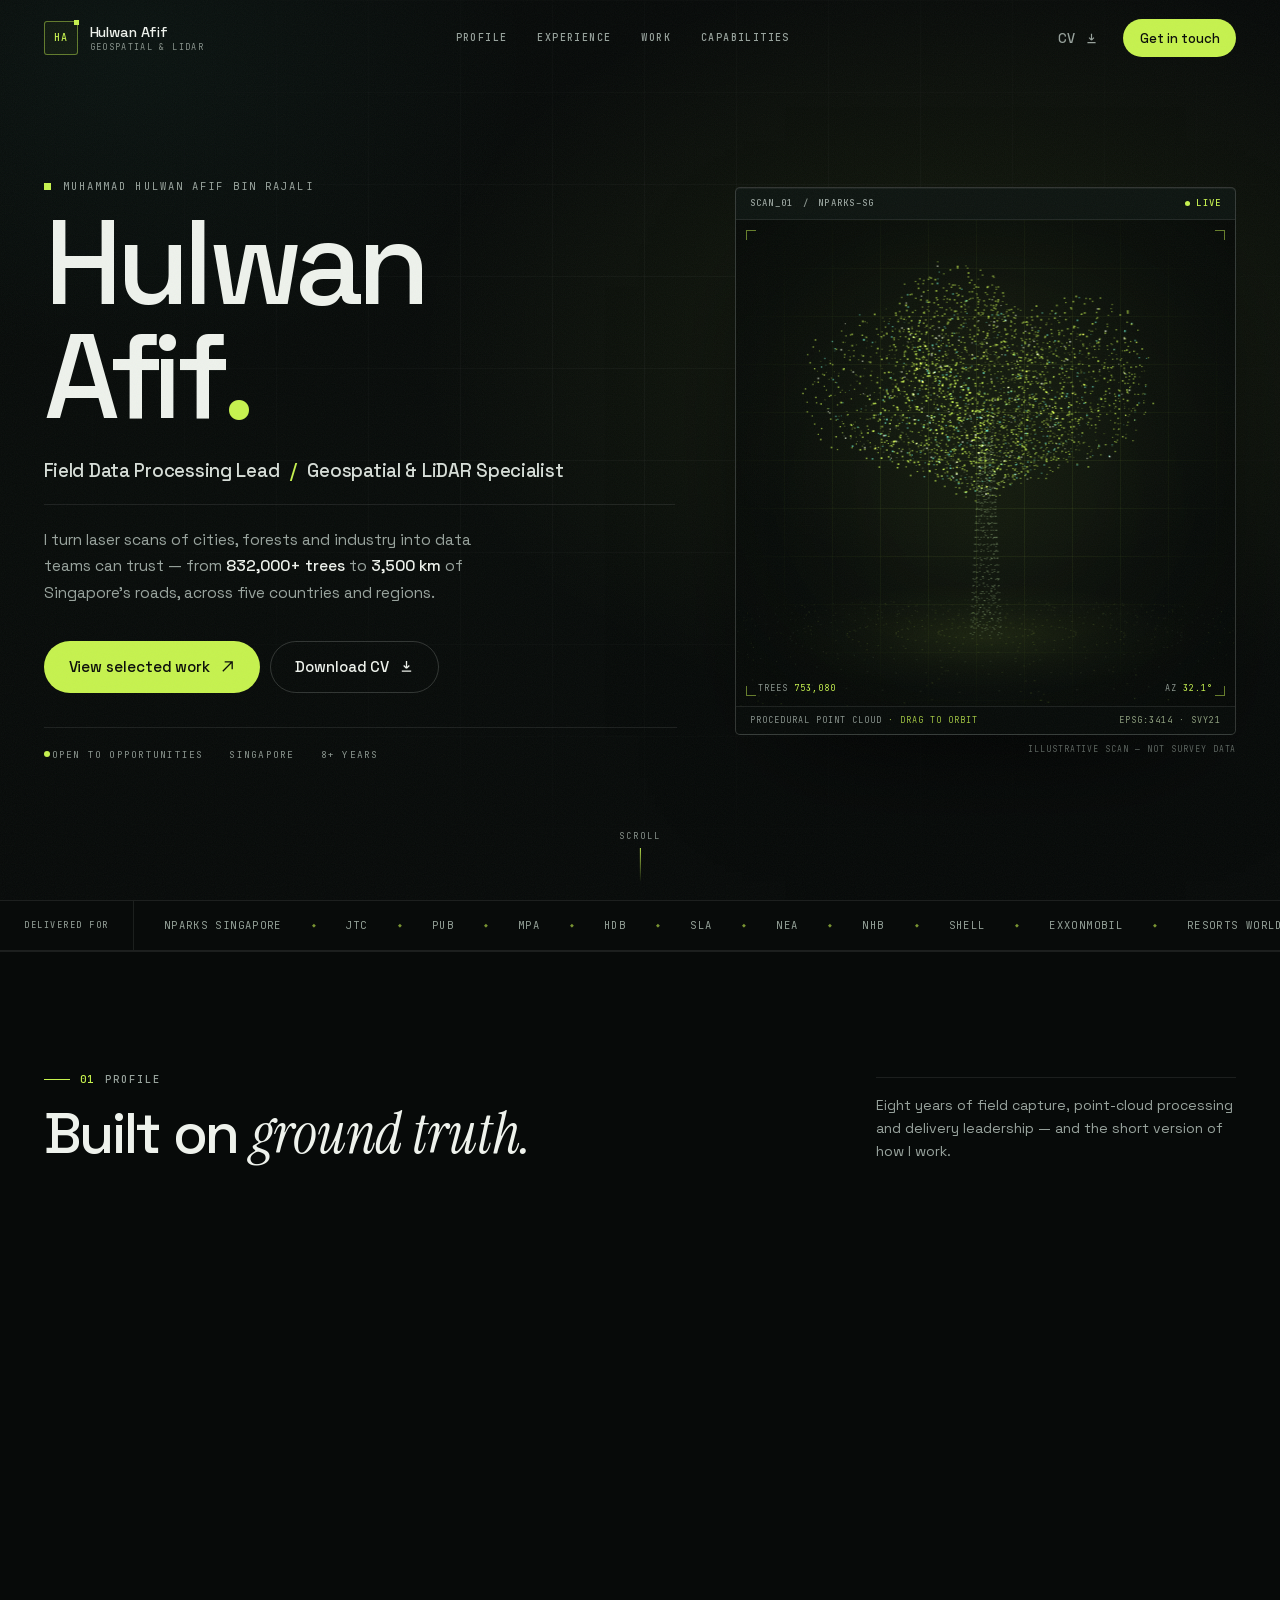
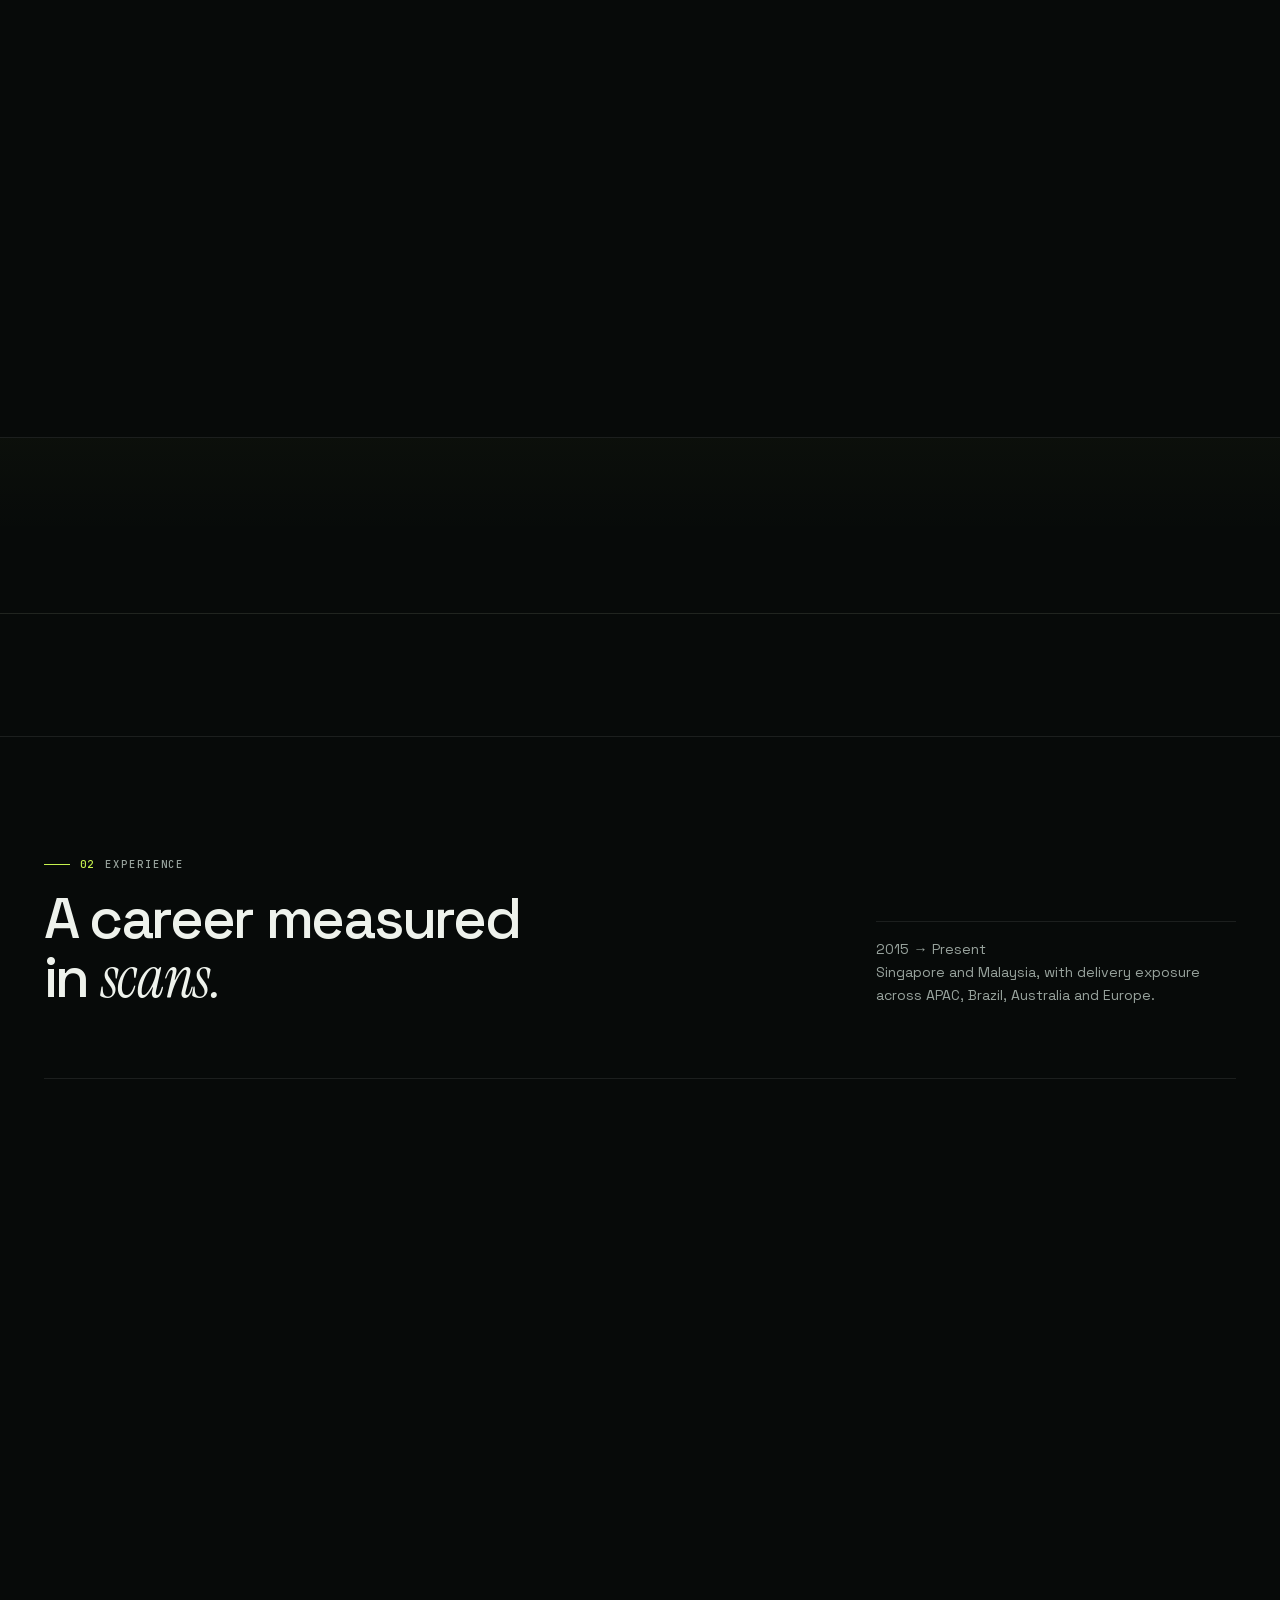
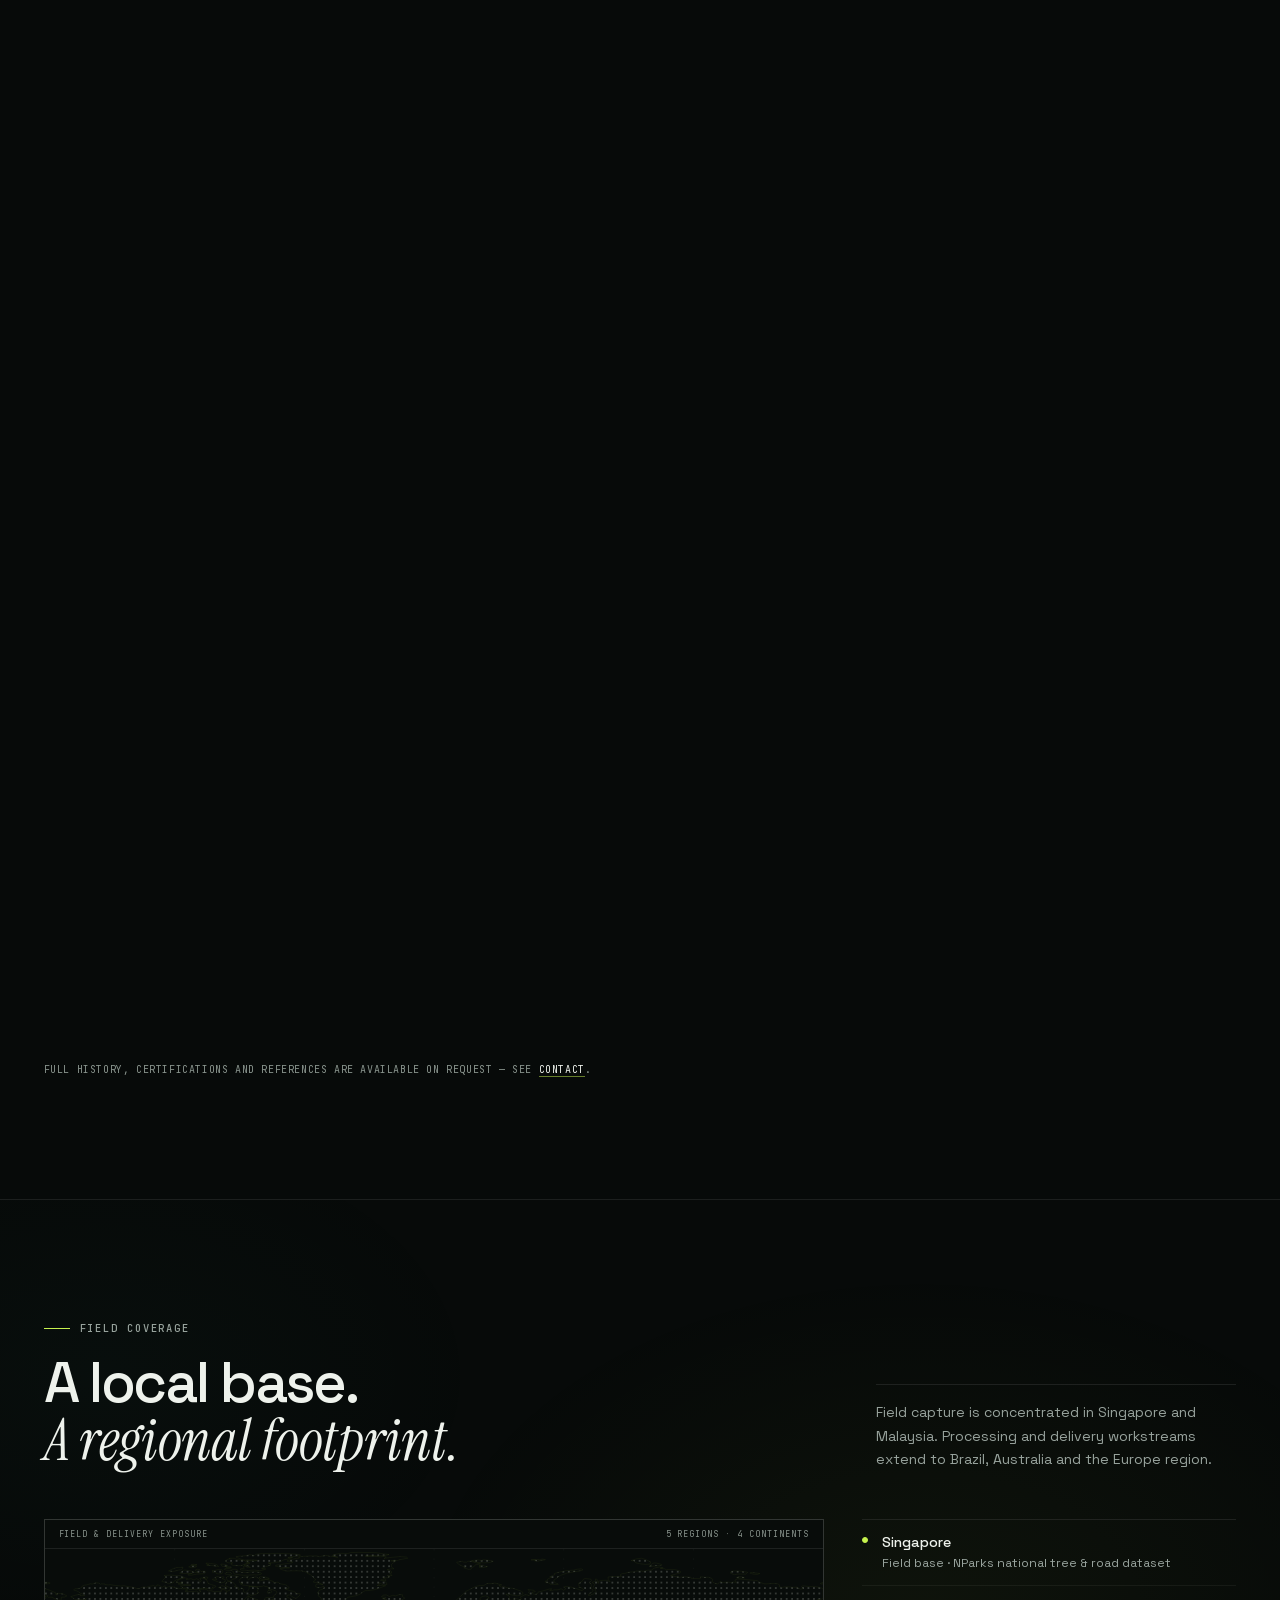
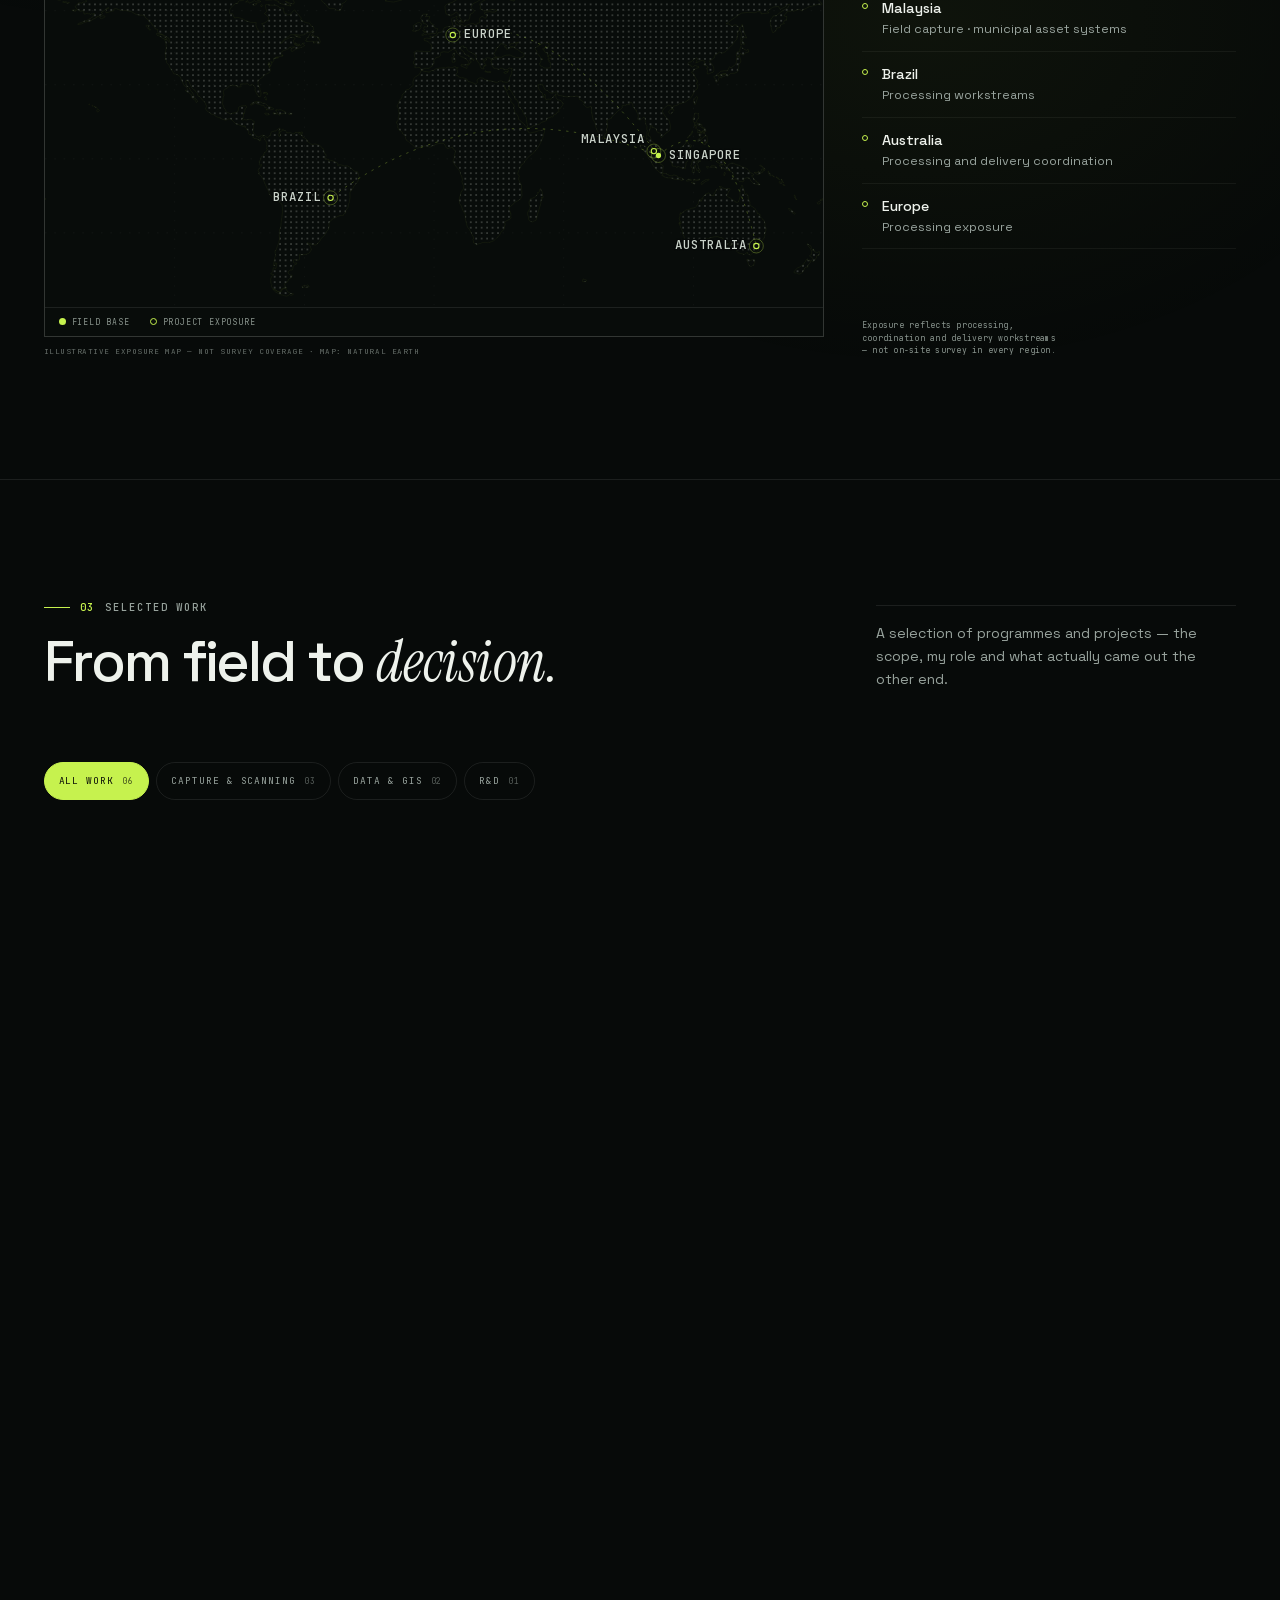
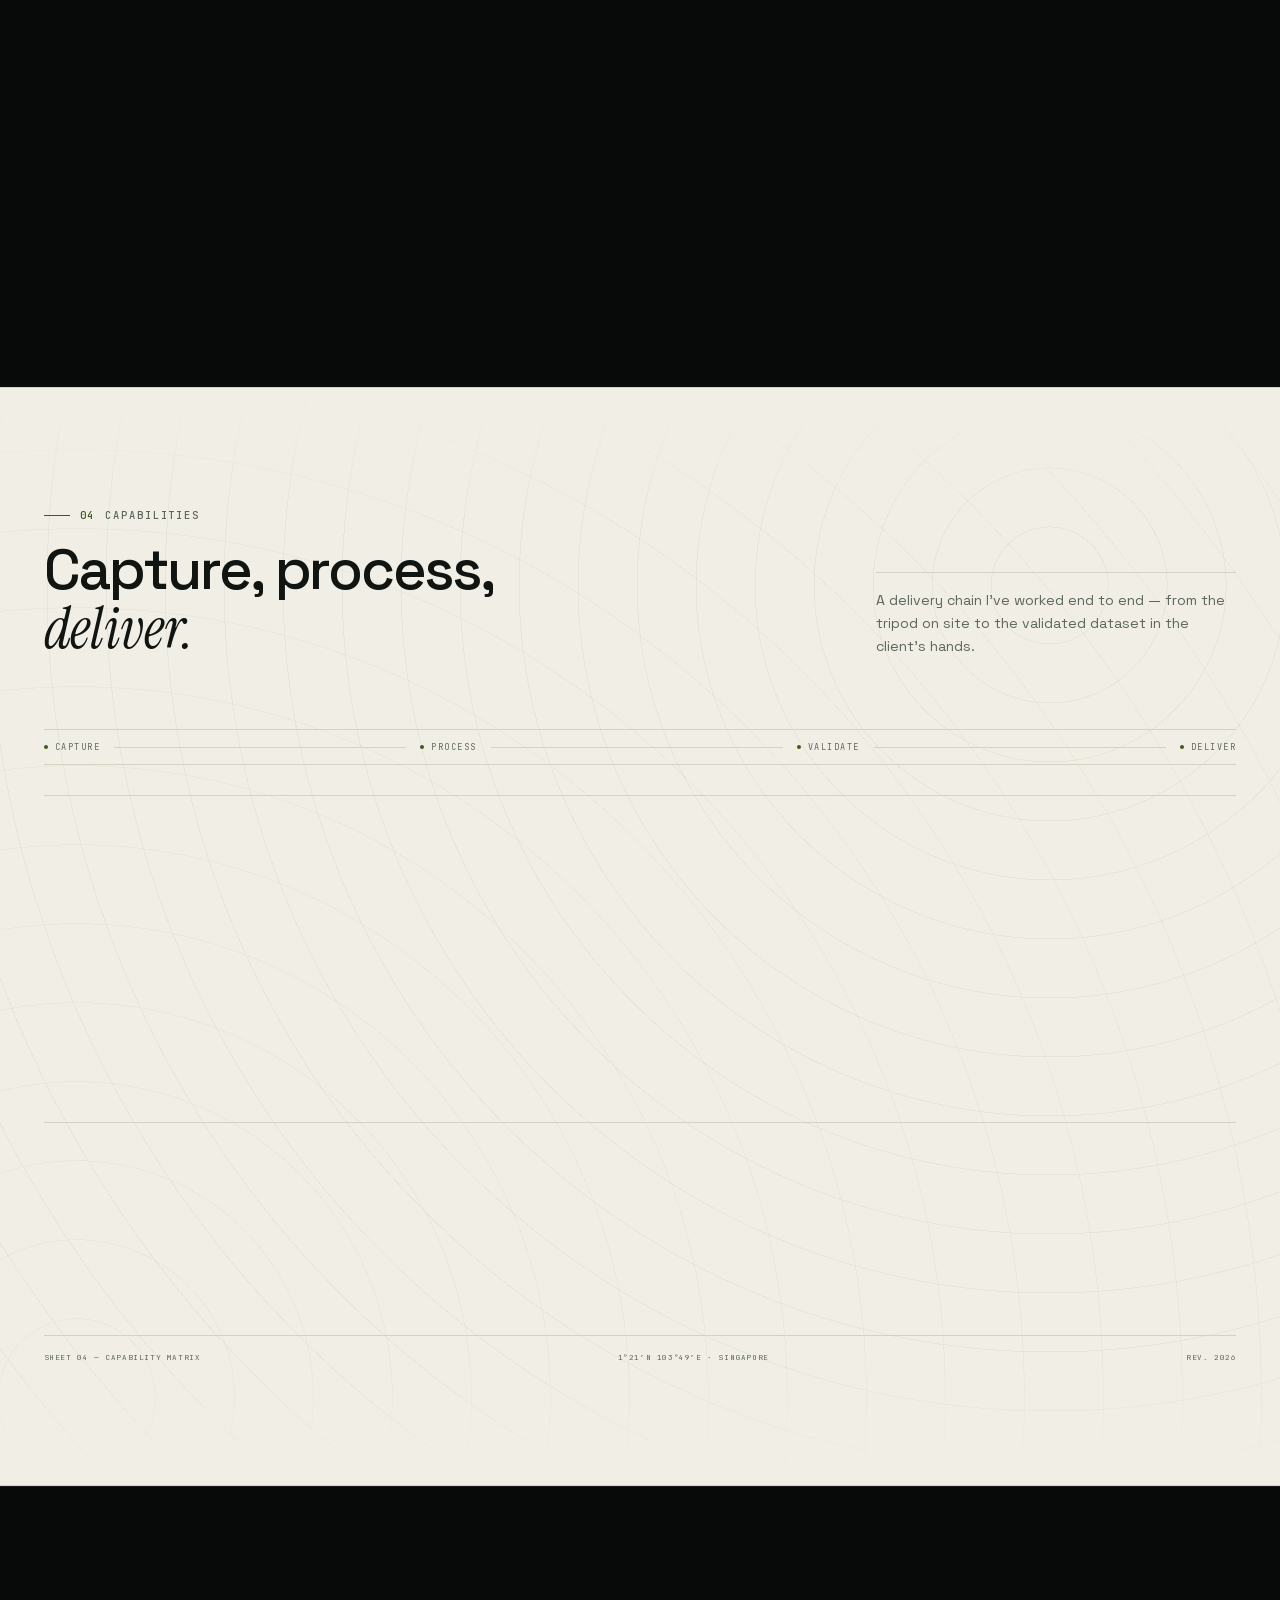
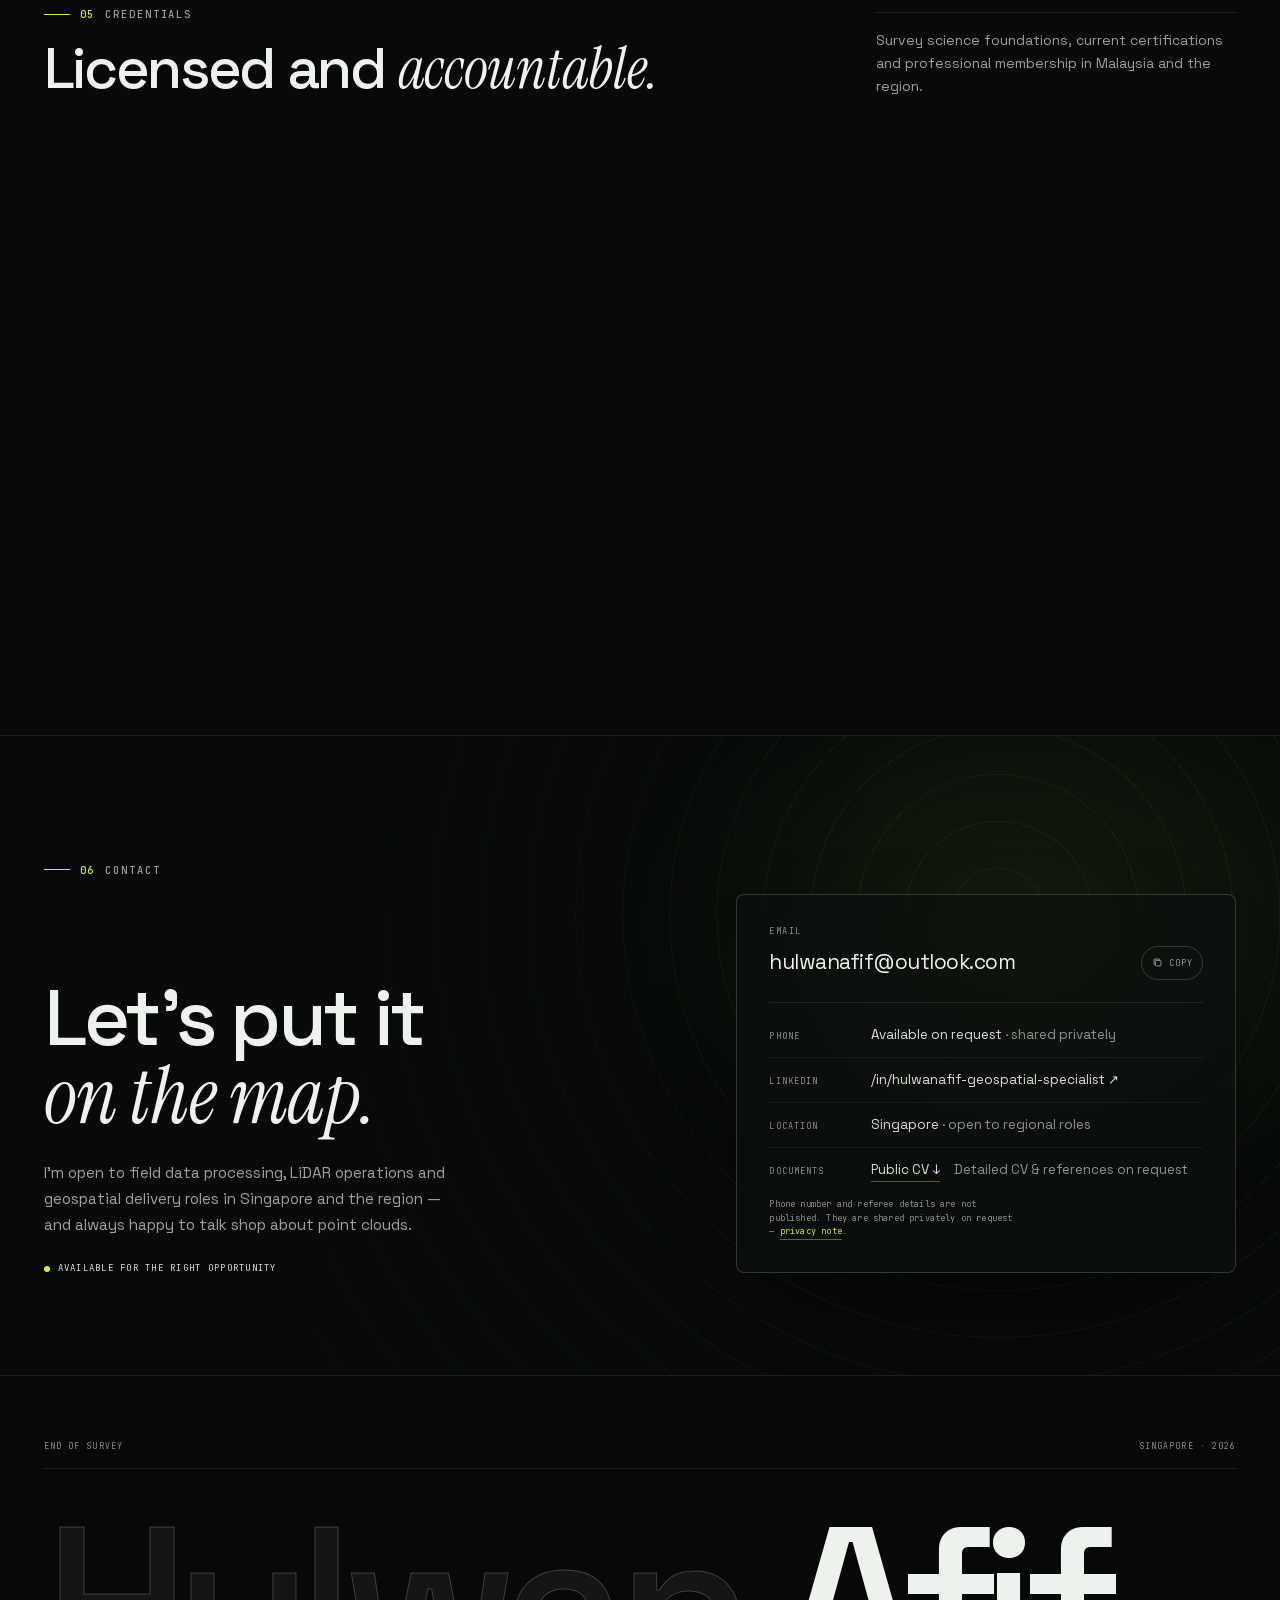
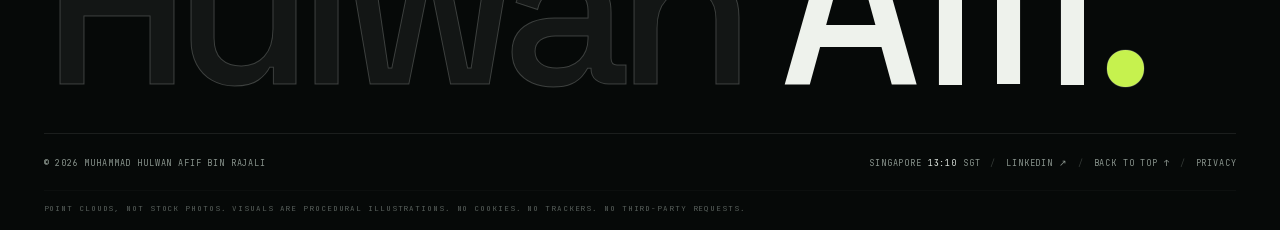
==== commit 02f65bb7: "Fix coverage map labels" ====
--- a/index.html
+++ b/index.html
@@ -395,8 +395,8 @@
         <div class="coverage-body">
           <figure class="coverage-map">
             <div class="coverage-map__frame">
-              <div class="coverage-map__hud"><span>Delivery exposure</span><span>5 regions · 3 continents</span></div>
-              <svg class="coverage-map__svg" viewBox="0 0 1000 460" role="img" aria-label="Illustrative world map showing delivery exposure in Singapore, Malaysia, Brazil, Australia and Europe">
+              <div class="coverage-map__hud"><span>Field &amp; delivery exposure</span><span>5 regions · 4 continents</span></div>
+              <svg class="coverage-map__svg" viewBox="0 0 1000 460" role="img" aria-label="Illustrative world map showing project exposure in Singapore, Malaysia, Brazil, Australia and Europe">
   <defs>
     <pattern id="mapDots" width="7" height="7" patternUnits="userSpaceOnUse">
       <circle cx="1.2" cy="1.2" r="1.15" fill="rgba(238,242,236,0.26)"></circle>
@@ -436,7 +436,7 @@
 </svg>
               <div class="coverage-map__legend">
                 <span><i class="is-base"></i>Field base</span>
-                <span><i class="is-exposure"></i>Delivery exposure</span>
+                <span><i class="is-exposure"></i>Project exposure</span>
               </div>
             </div>
             <figcaption>Illustrative exposure map — not survey coverage · Map: Natural Earth</figcaption>
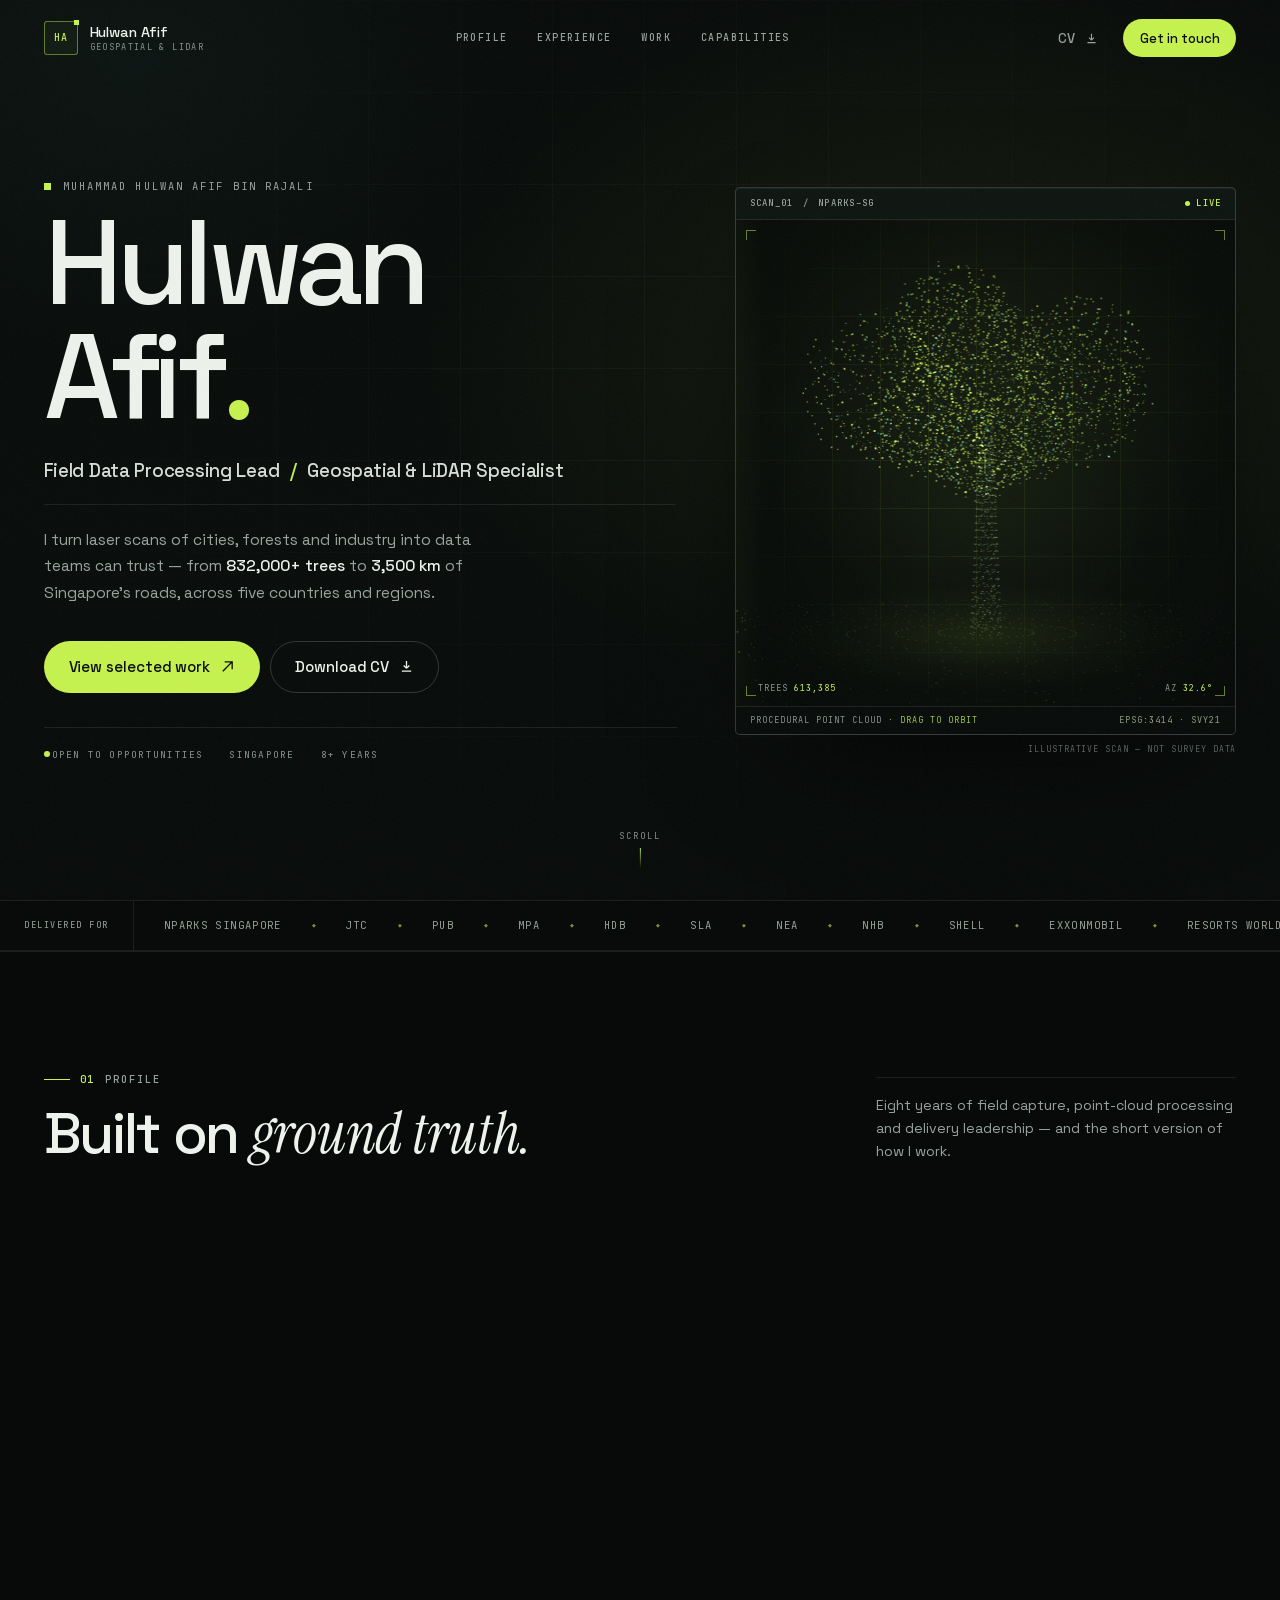
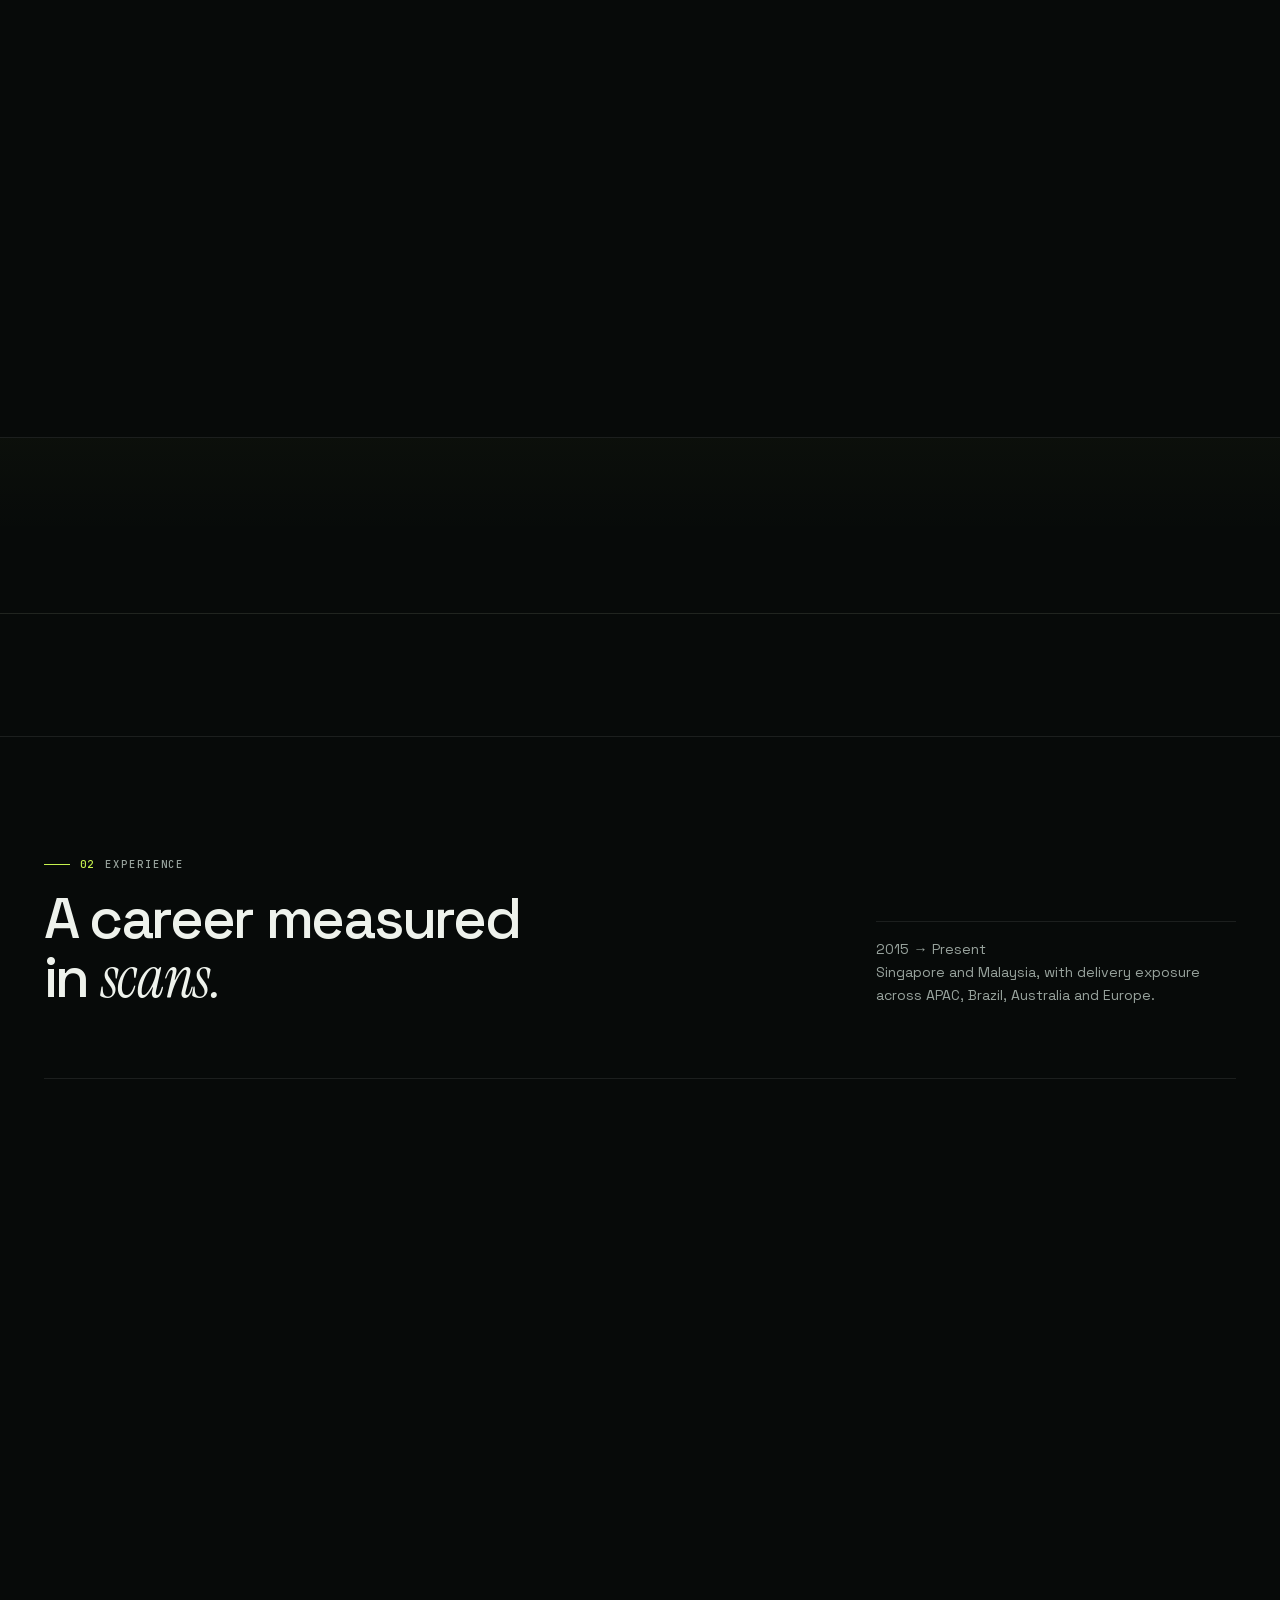
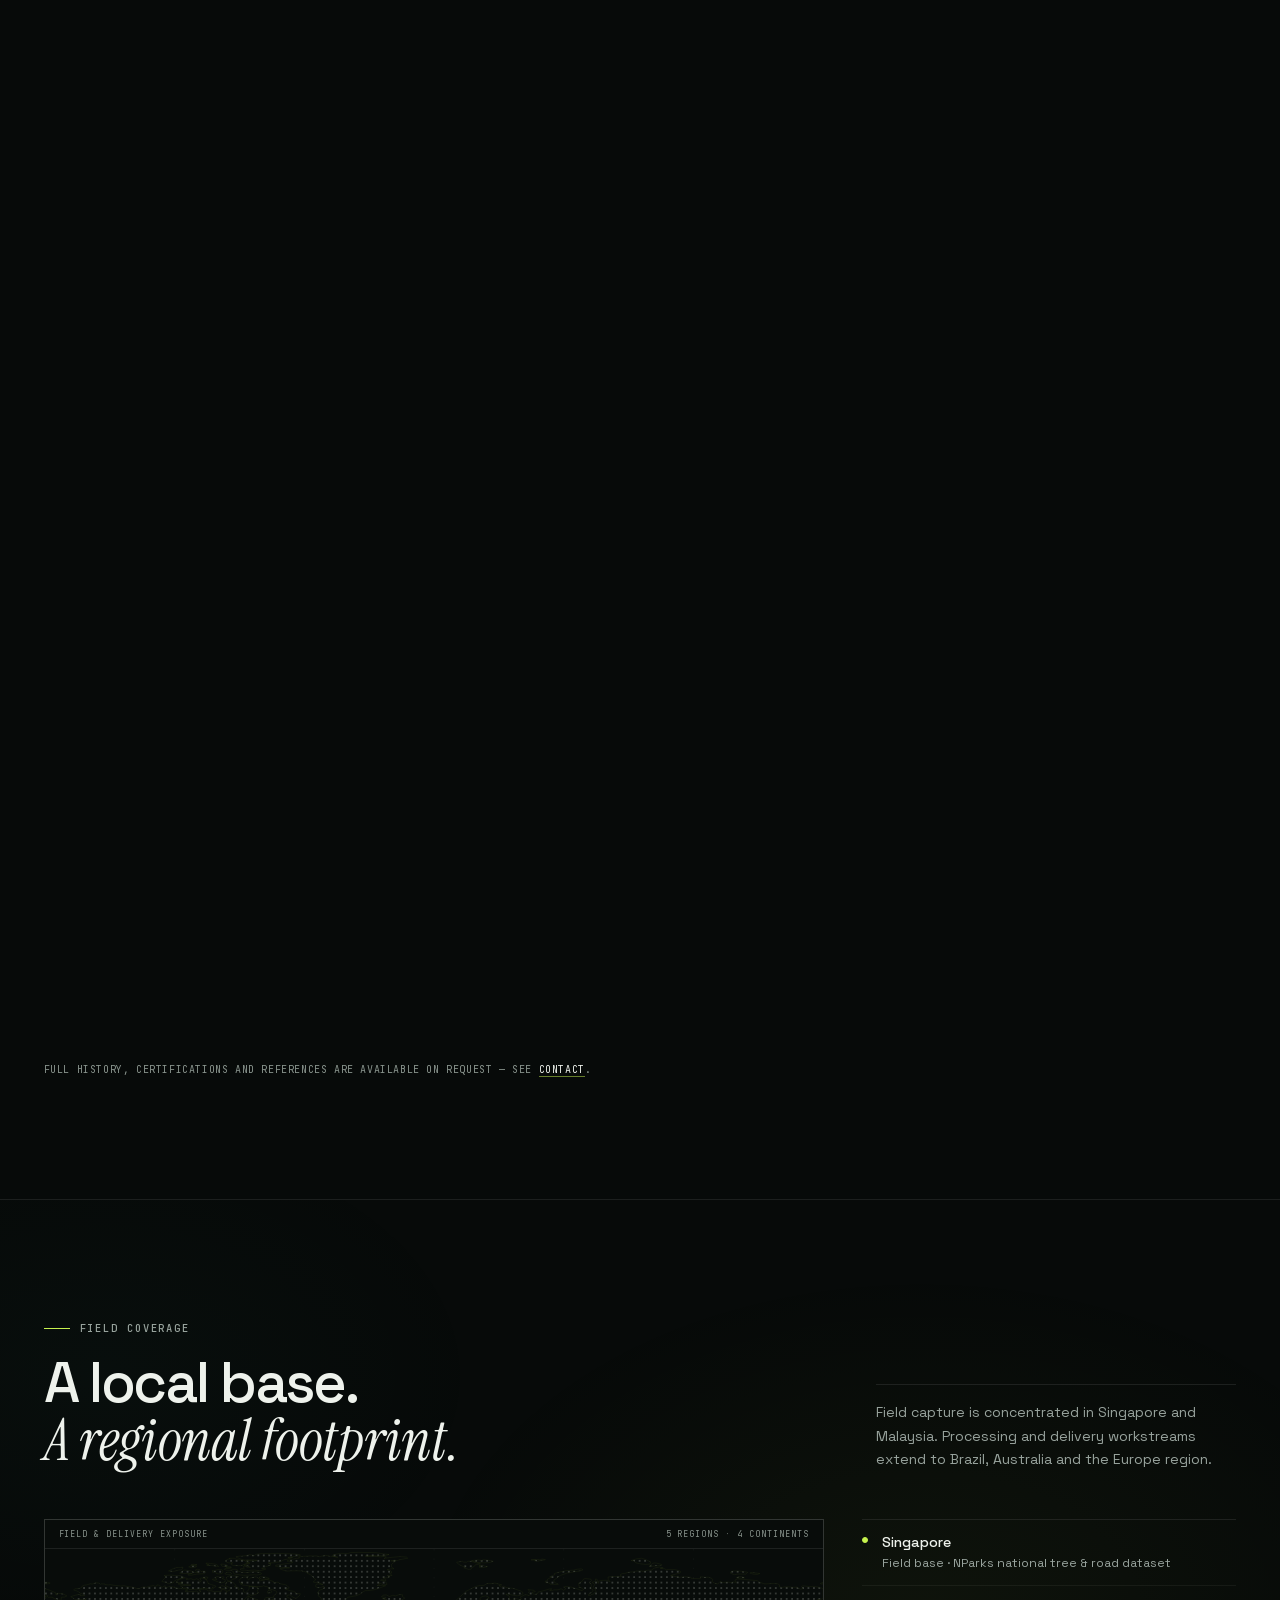
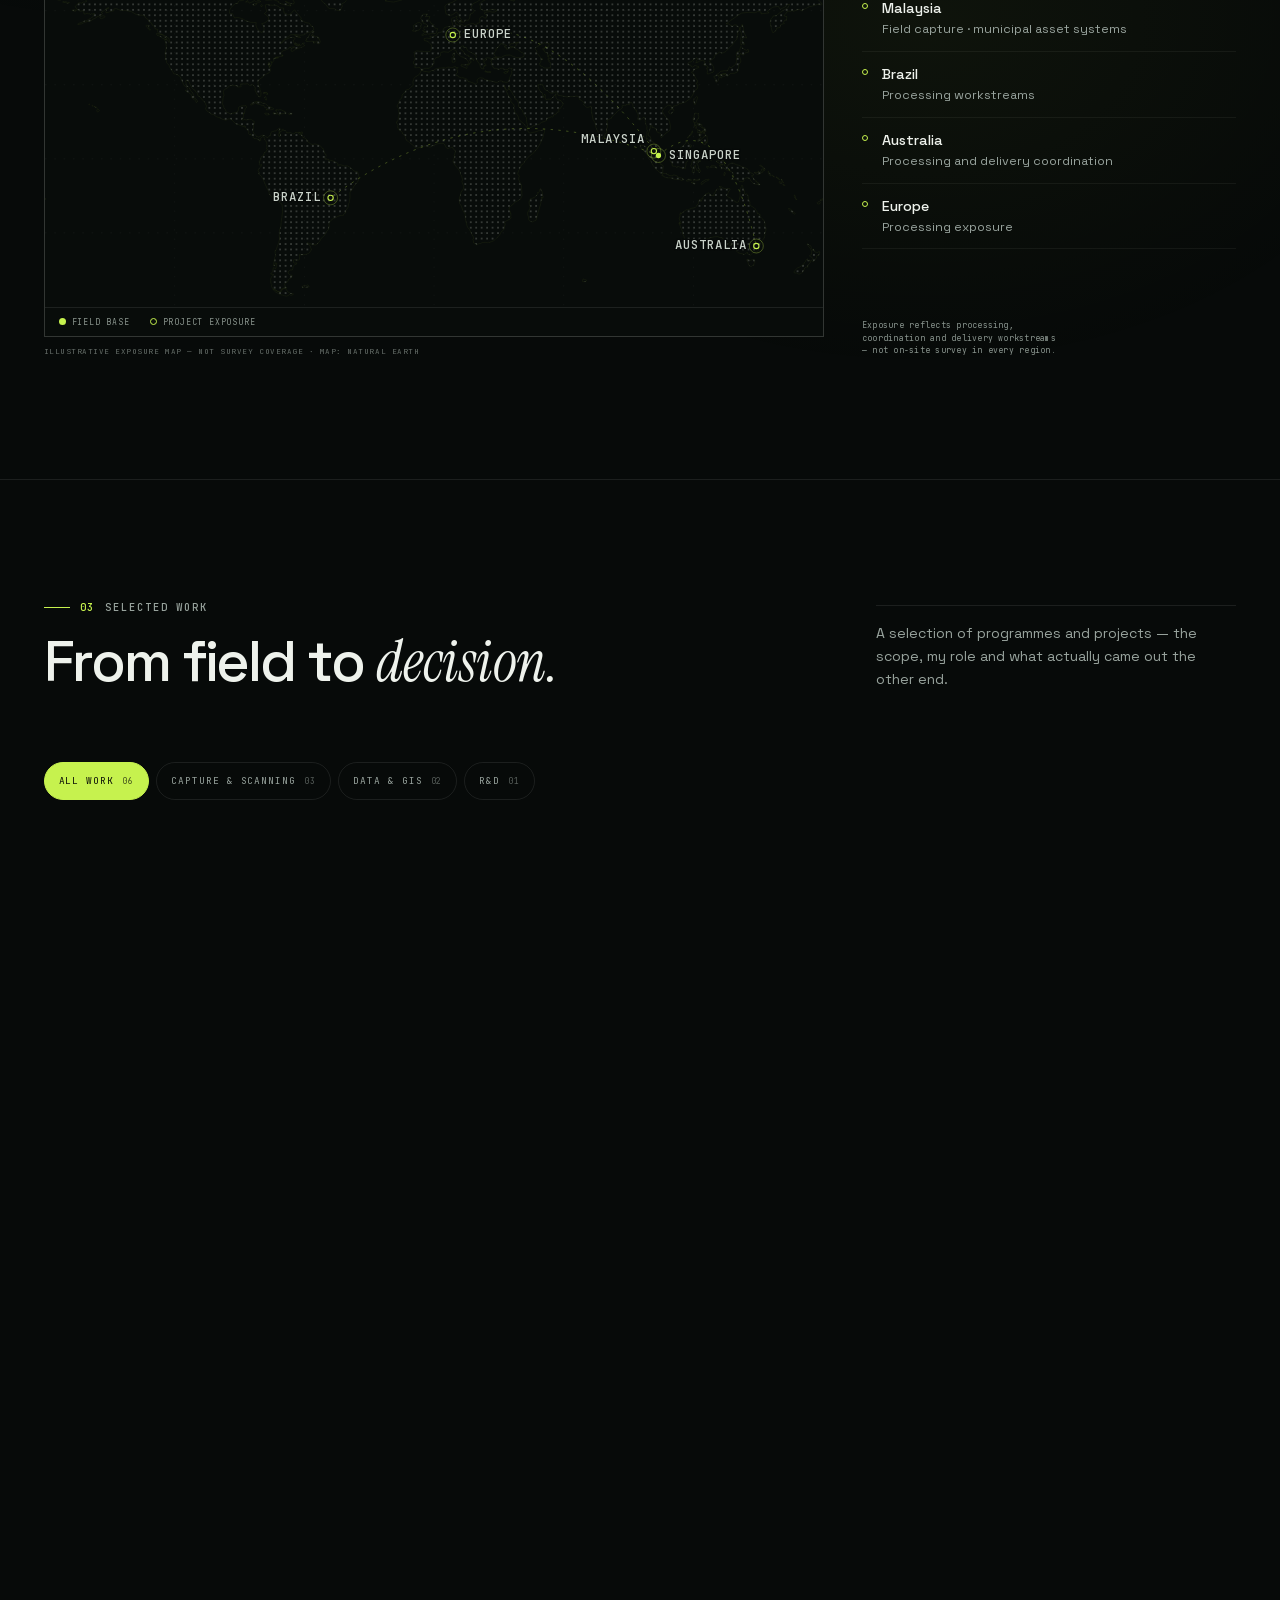
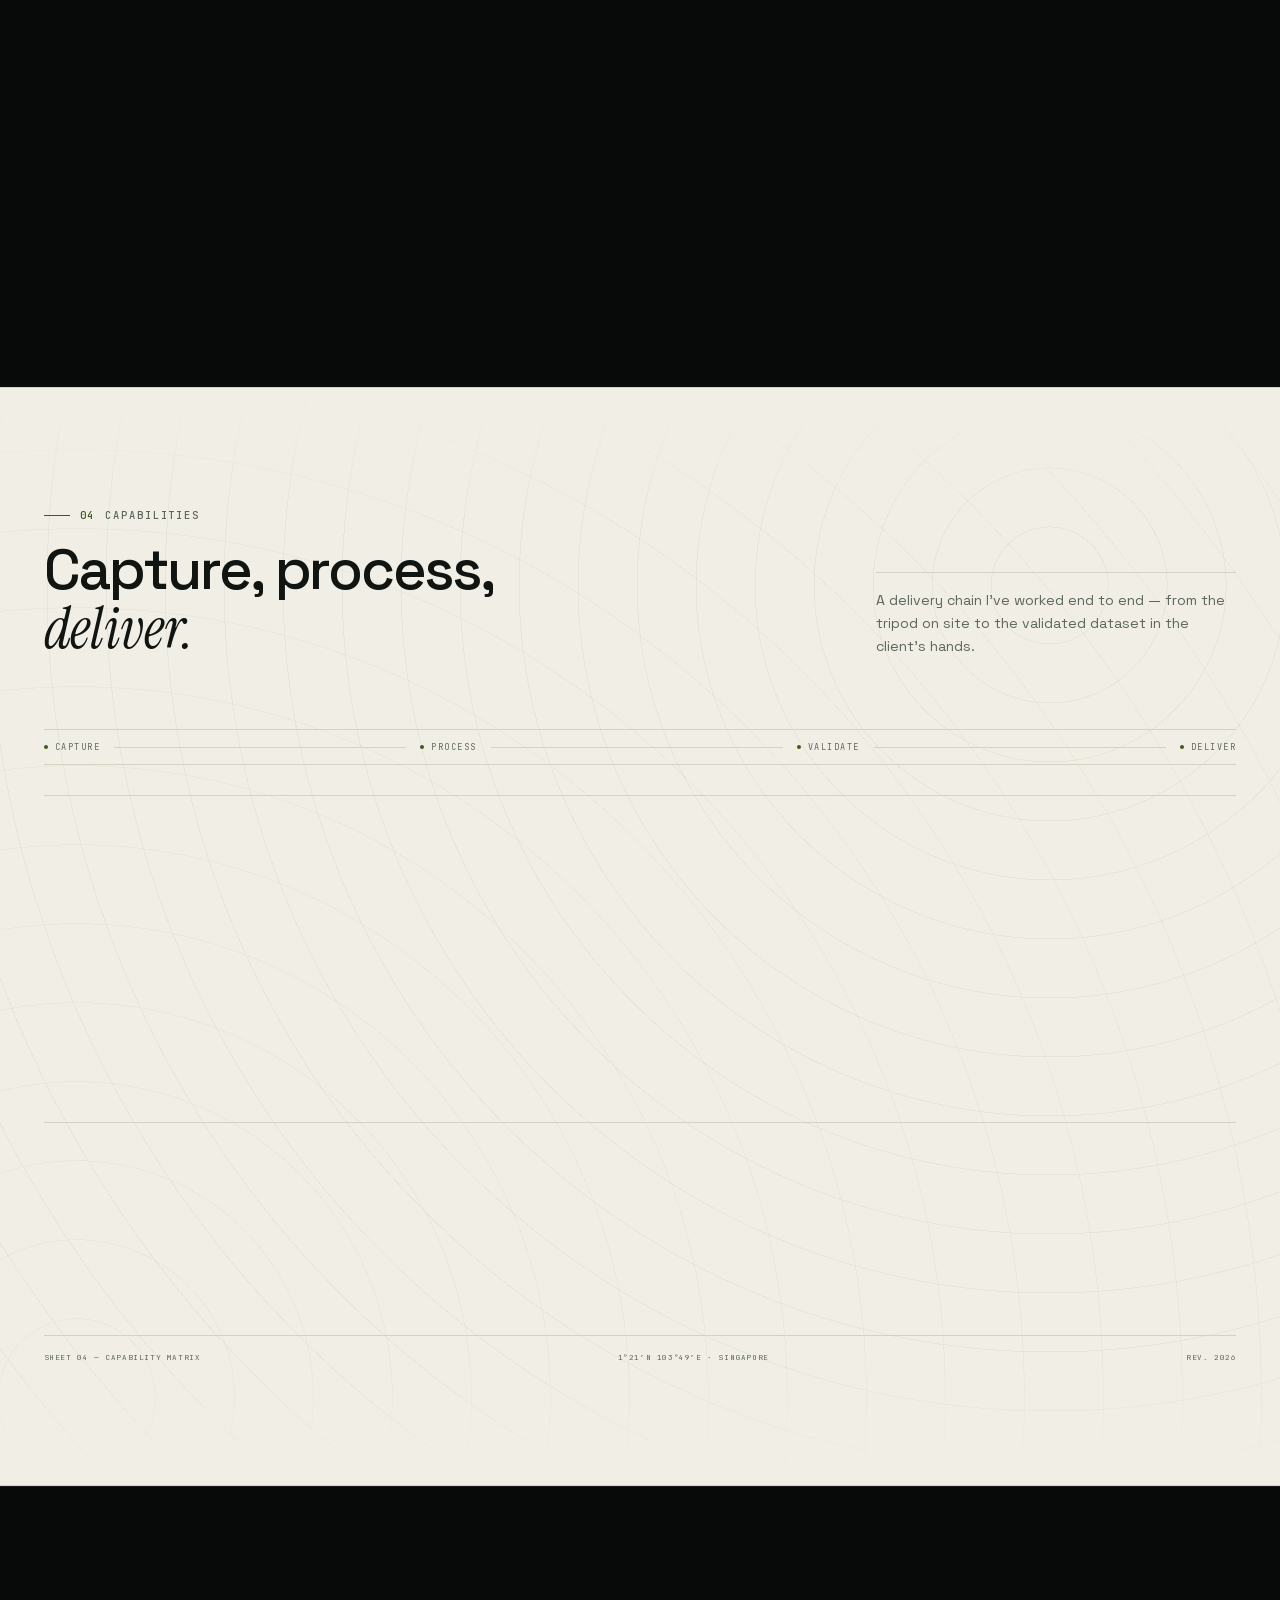
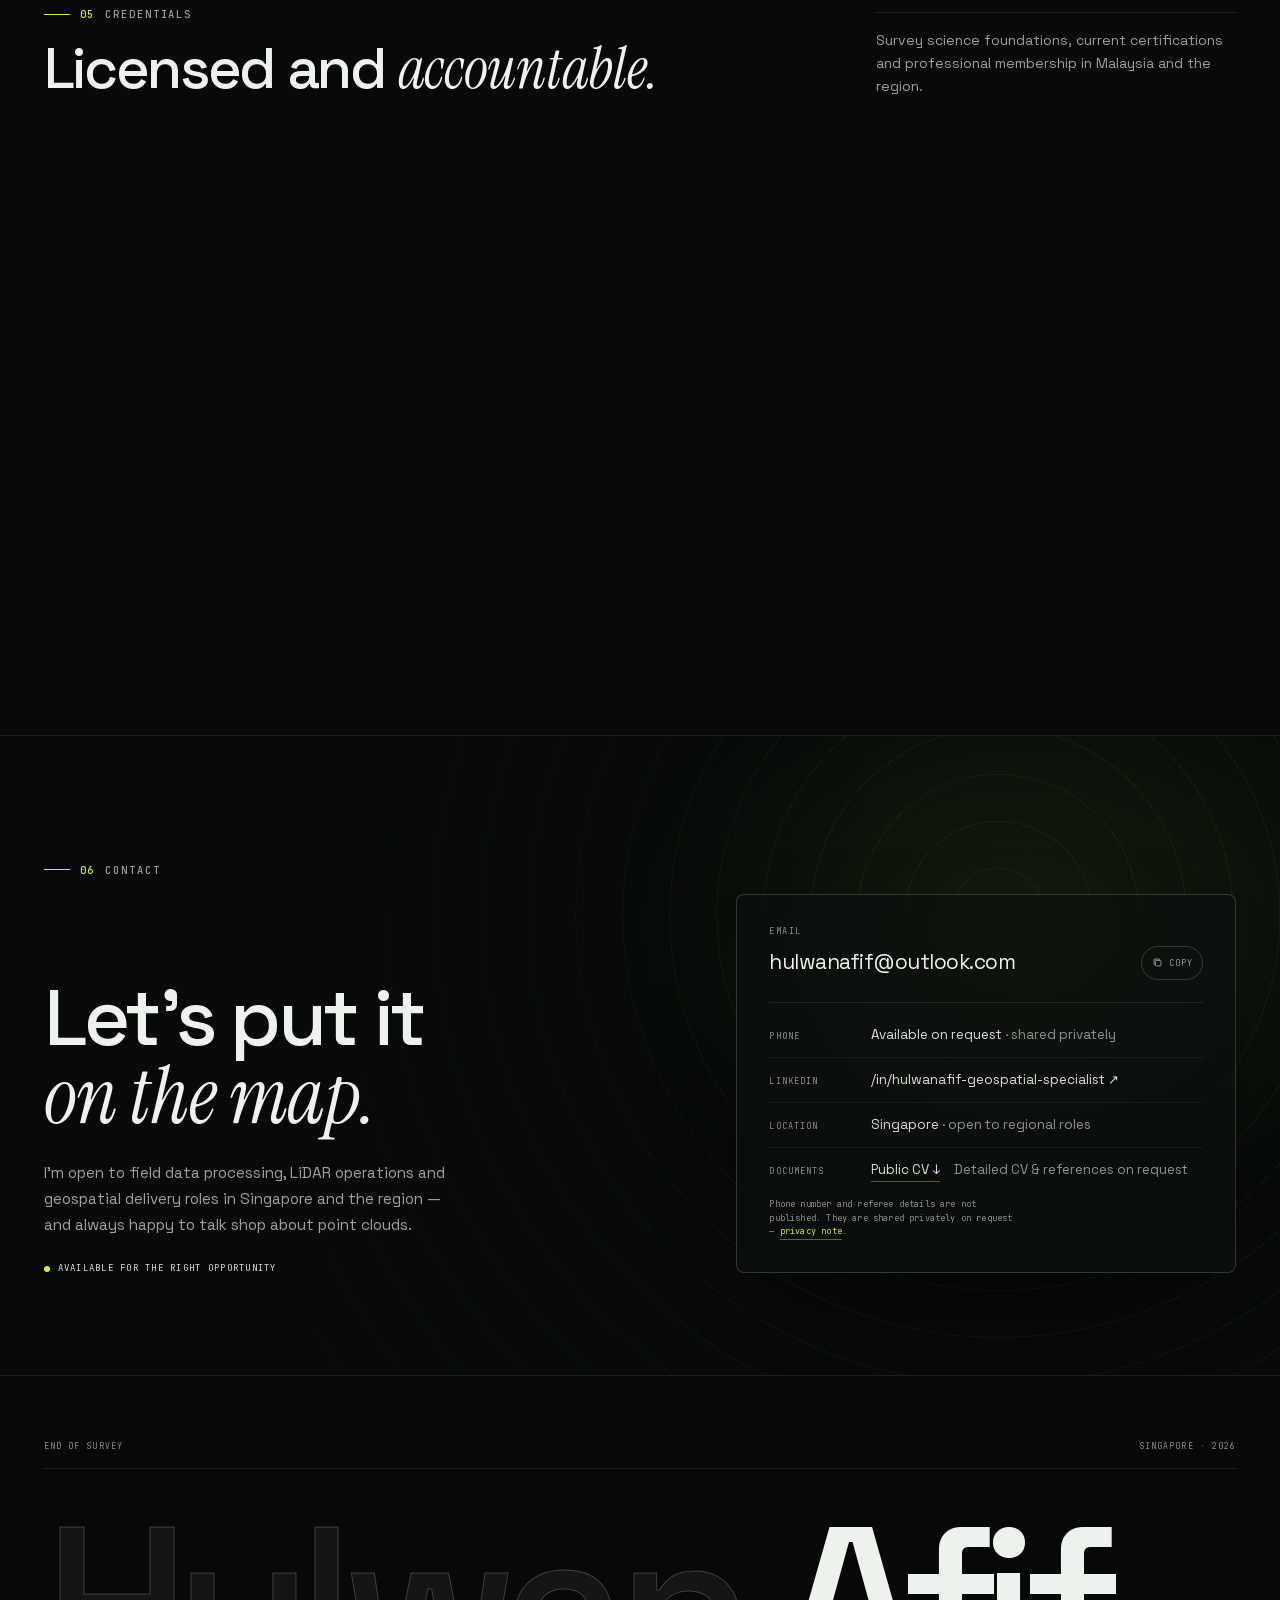
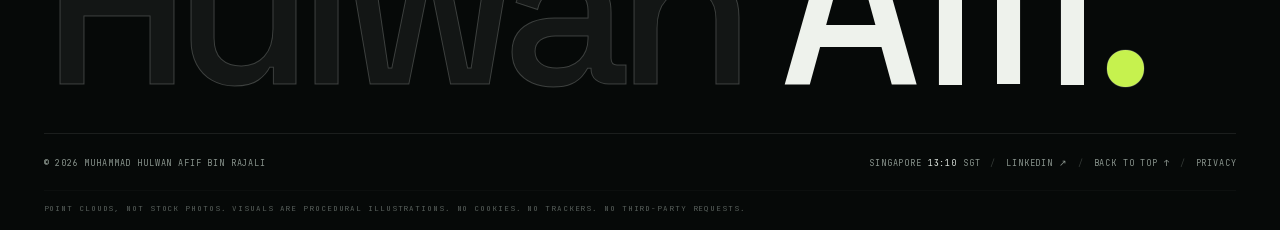
==== commit 10e306c1: "Add LinkedIn portrait to profile" ====
--- a/index.html
+++ b/index.html
@@ -215,7 +215,15 @@
 
         <div class="profile">
           <aside class="profile__aside reveal">
-            <p class="profile__quote">&ldquo;A scan is only useful when someone can act on it.&rdquo;</p>
+            <div class="profile__intro">
+              <figure class="portrait">
+                <div class="portrait__frame">
+                  <img src="assets/img/hulwan-afif.jpg" alt="Portrait of Muhammad Hulwan Afif" width="200" height="200" loading="lazy" decoding="async">
+                </div>
+                <figcaption><span>Singapore</span><span>2026</span></figcaption>
+              </figure>
+              <p class="profile__quote">&ldquo;A scan is only useful when someone can act on it.&rdquo;</p>
+            </div>
             <dl class="specs">
               <div><dt>Based in</dt><dd>Singapore</dd></div>
               <div><dt>Nationality</dt><dd>Malaysian</dd></div>
@@ -870,7 +878,7 @@
         <div class="policy__grid">
           <div>
             <h3>Public</h3>
-            <p>Name, role, city, professional history, skills, certifications, public email and LinkedIn.</p>
+            <p>Name, role, portrait, city, professional history, skills, certifications, public email and LinkedIn.</p>
           </div>
           <div>
             <h3>Private</h3>
--- a/assets/css/styles.css
+++ b/assets/css/styles.css
@@ -776,6 +776,43 @@
   gap: clamp(40px, 6vw, 96px);
 }
 .profile__aside { align-self: start; position: sticky; top: calc(var(--nav-h) + 32px); }
+.profile__intro { min-width: 0; }
+.portrait { width: min(100%, 178px); margin: 0 0 22px; }
+.portrait__frame {
+  position: relative;
+  border: 1px solid var(--line-strong);
+  overflow: hidden;
+  background: #080c0a;
+}
+.portrait__frame::before {
+  content: "";
+  position: absolute;
+  top: 0;
+  left: 0;
+  width: 44px;
+  height: 2px;
+  background: var(--accent);
+  z-index: 2;
+}
+.portrait__frame::after {
+  content: "";
+  position: absolute;
+  inset: 7px;
+  border: 1px solid rgba(238, 242, 236, 0.12);
+  pointer-events: none;
+  z-index: 2;
+}
+.portrait img { display: block; width: 100%; height: auto; filter: saturate(0.88) contrast(1.03); }
+.portrait figcaption {
+  display: flex;
+  justify-content: space-between;
+  gap: 12px;
+  margin-top: 8px;
+  font: 400 8px/1.4 var(--mono);
+  letter-spacing: 0.12em;
+  text-transform: uppercase;
+  color: var(--muted-2);
+}
 .profile__quote {
   font-family: var(--serif);
   font-style: italic;
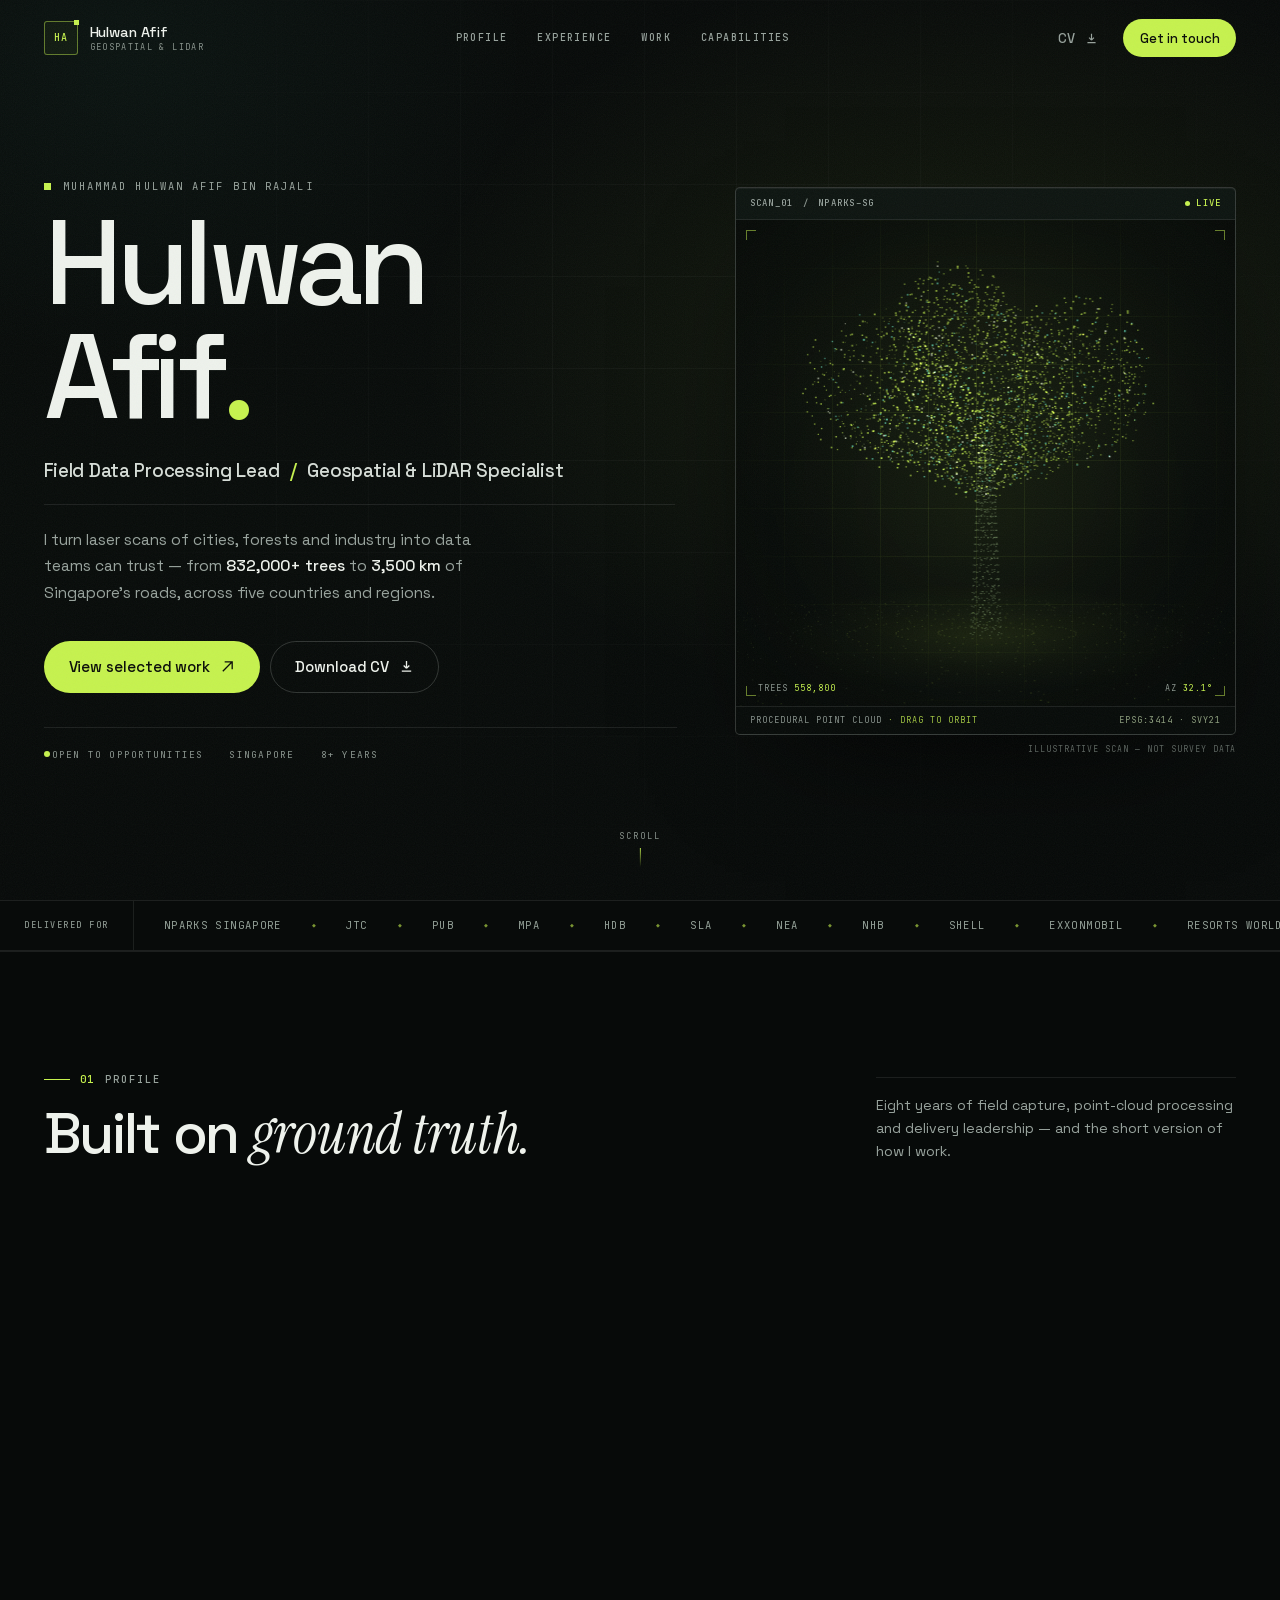
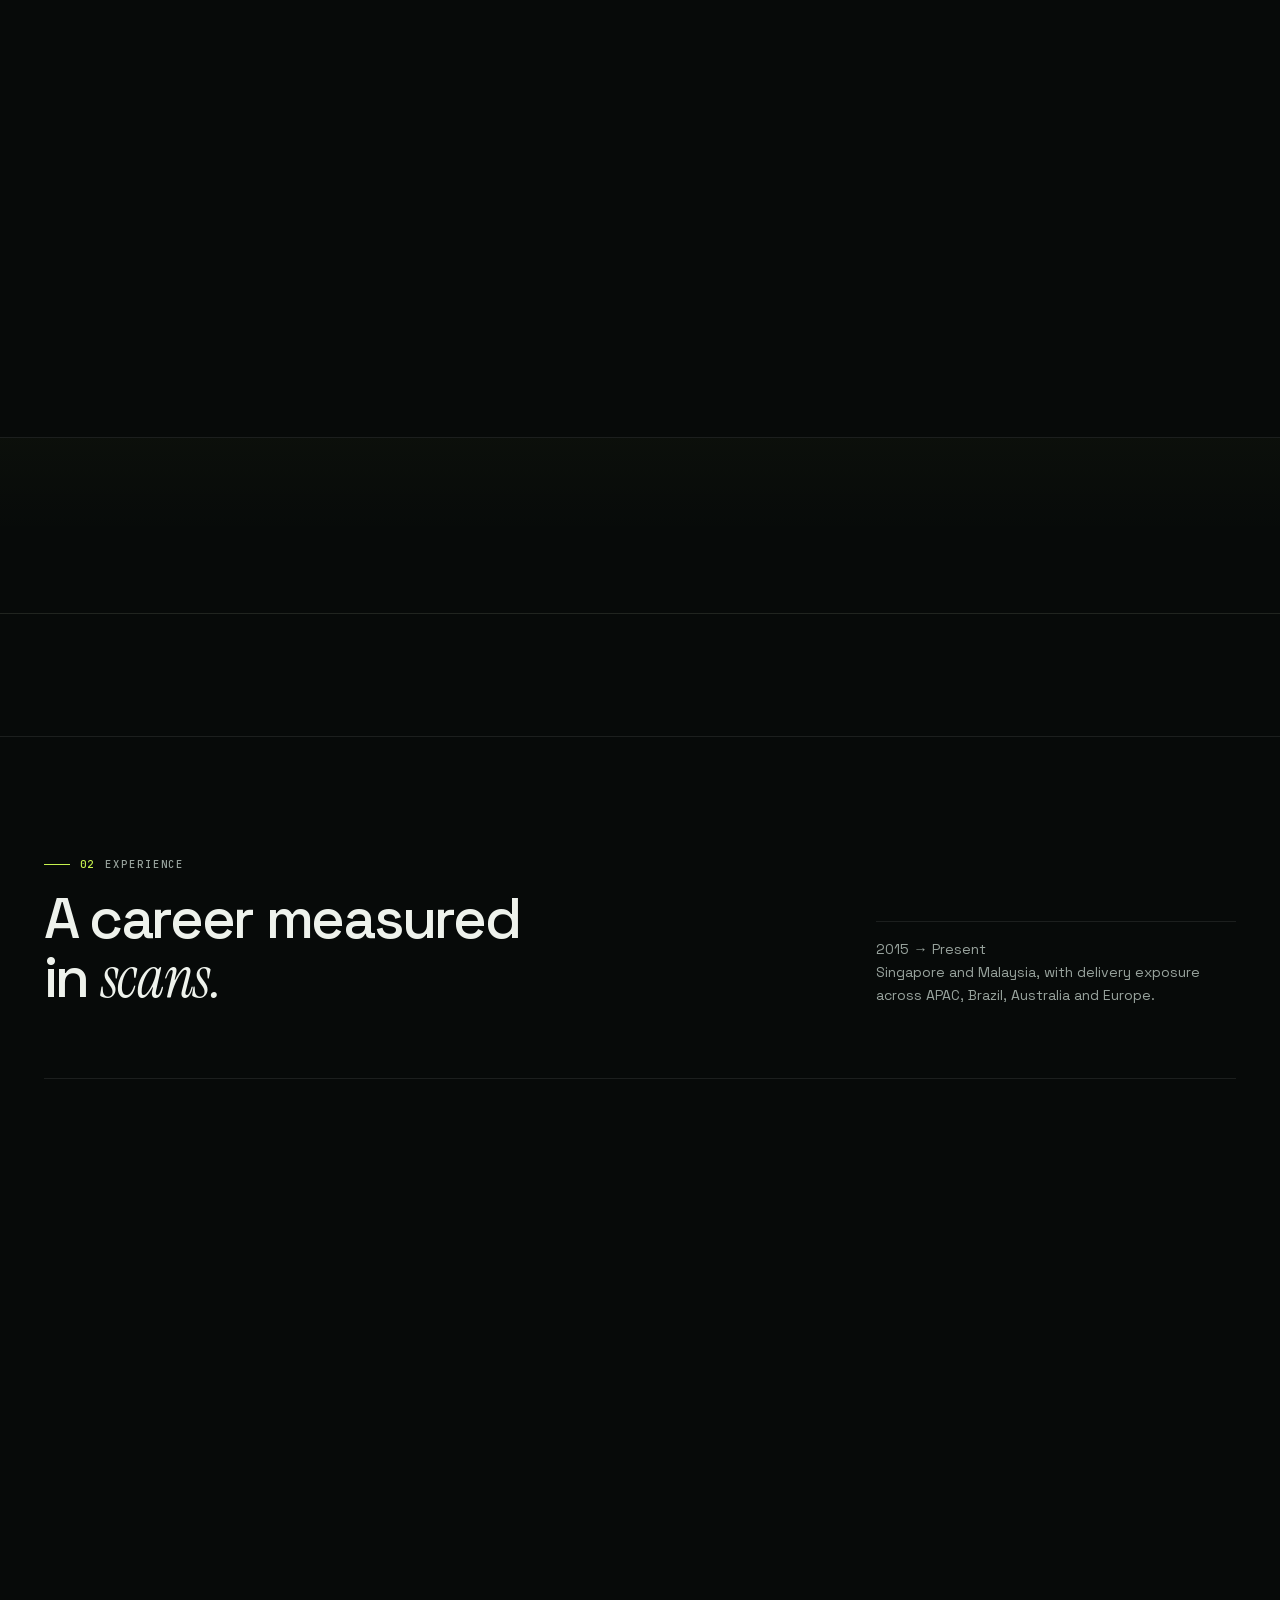
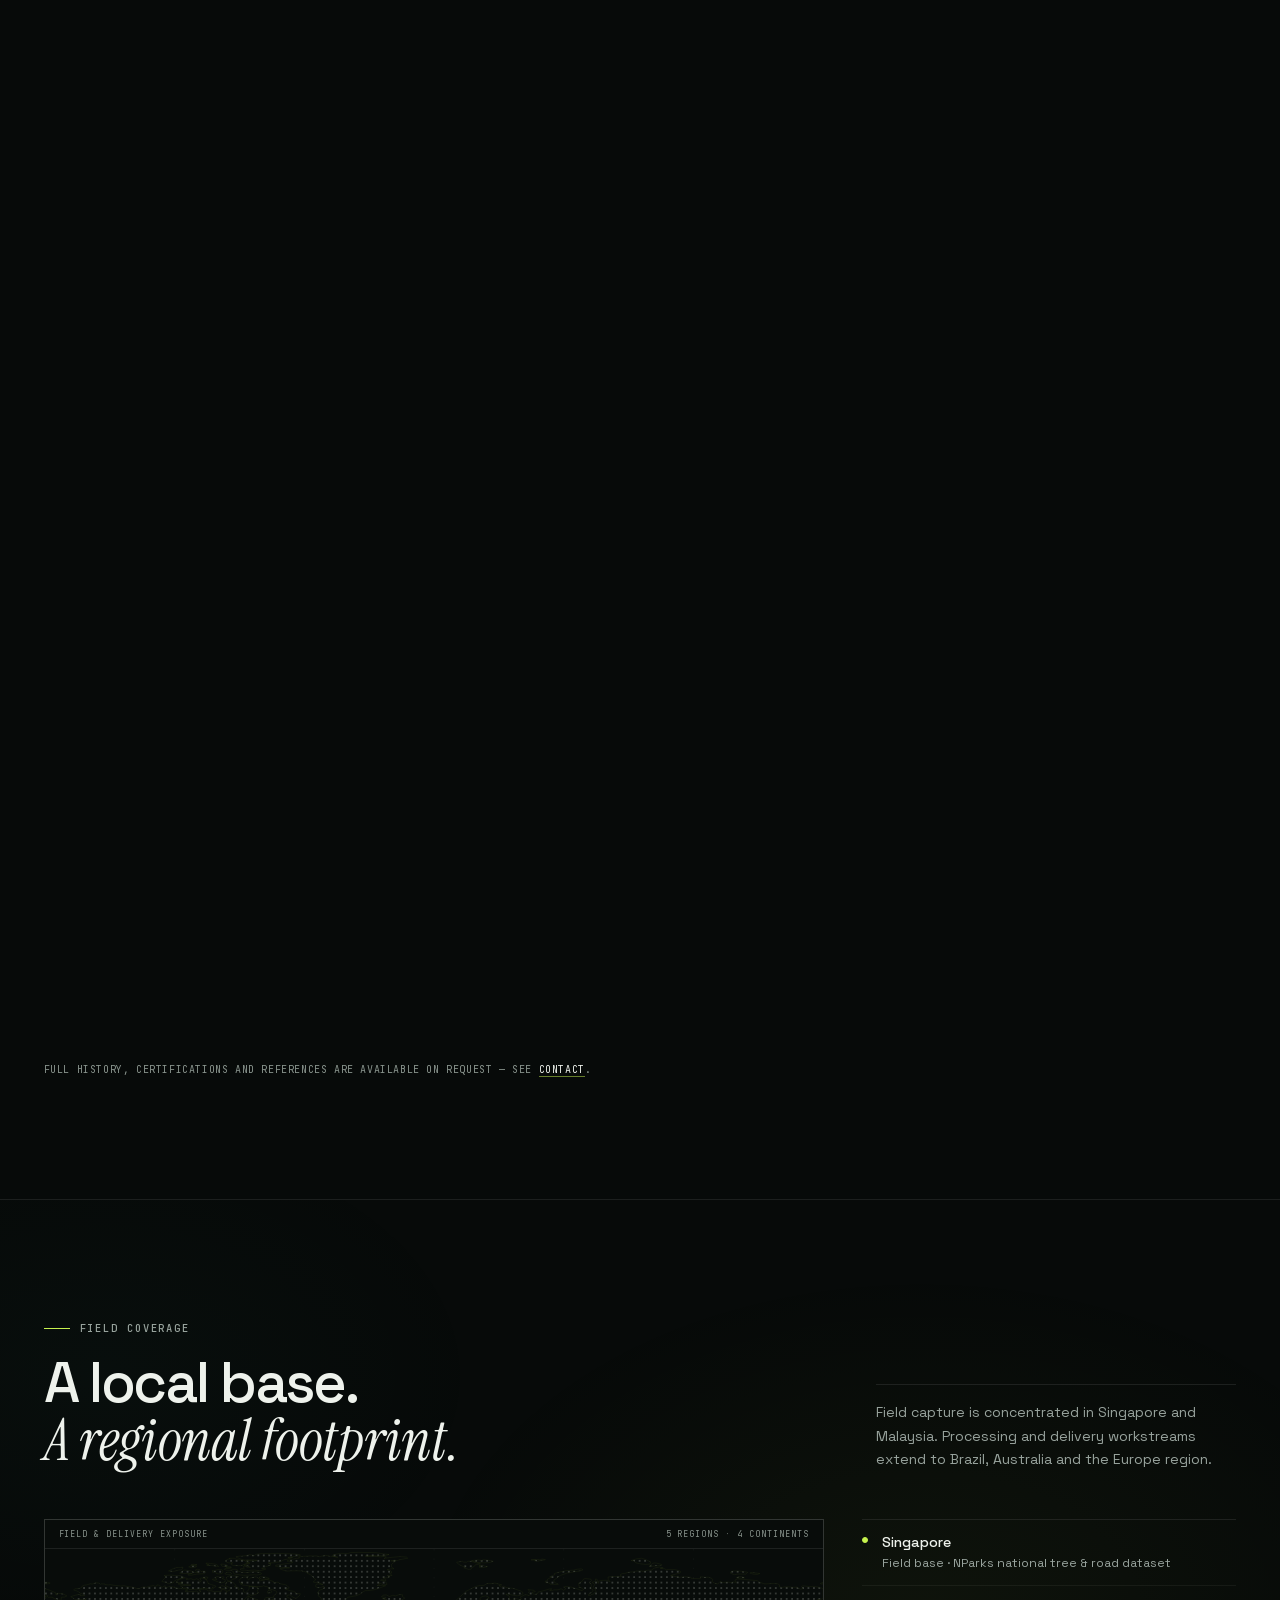
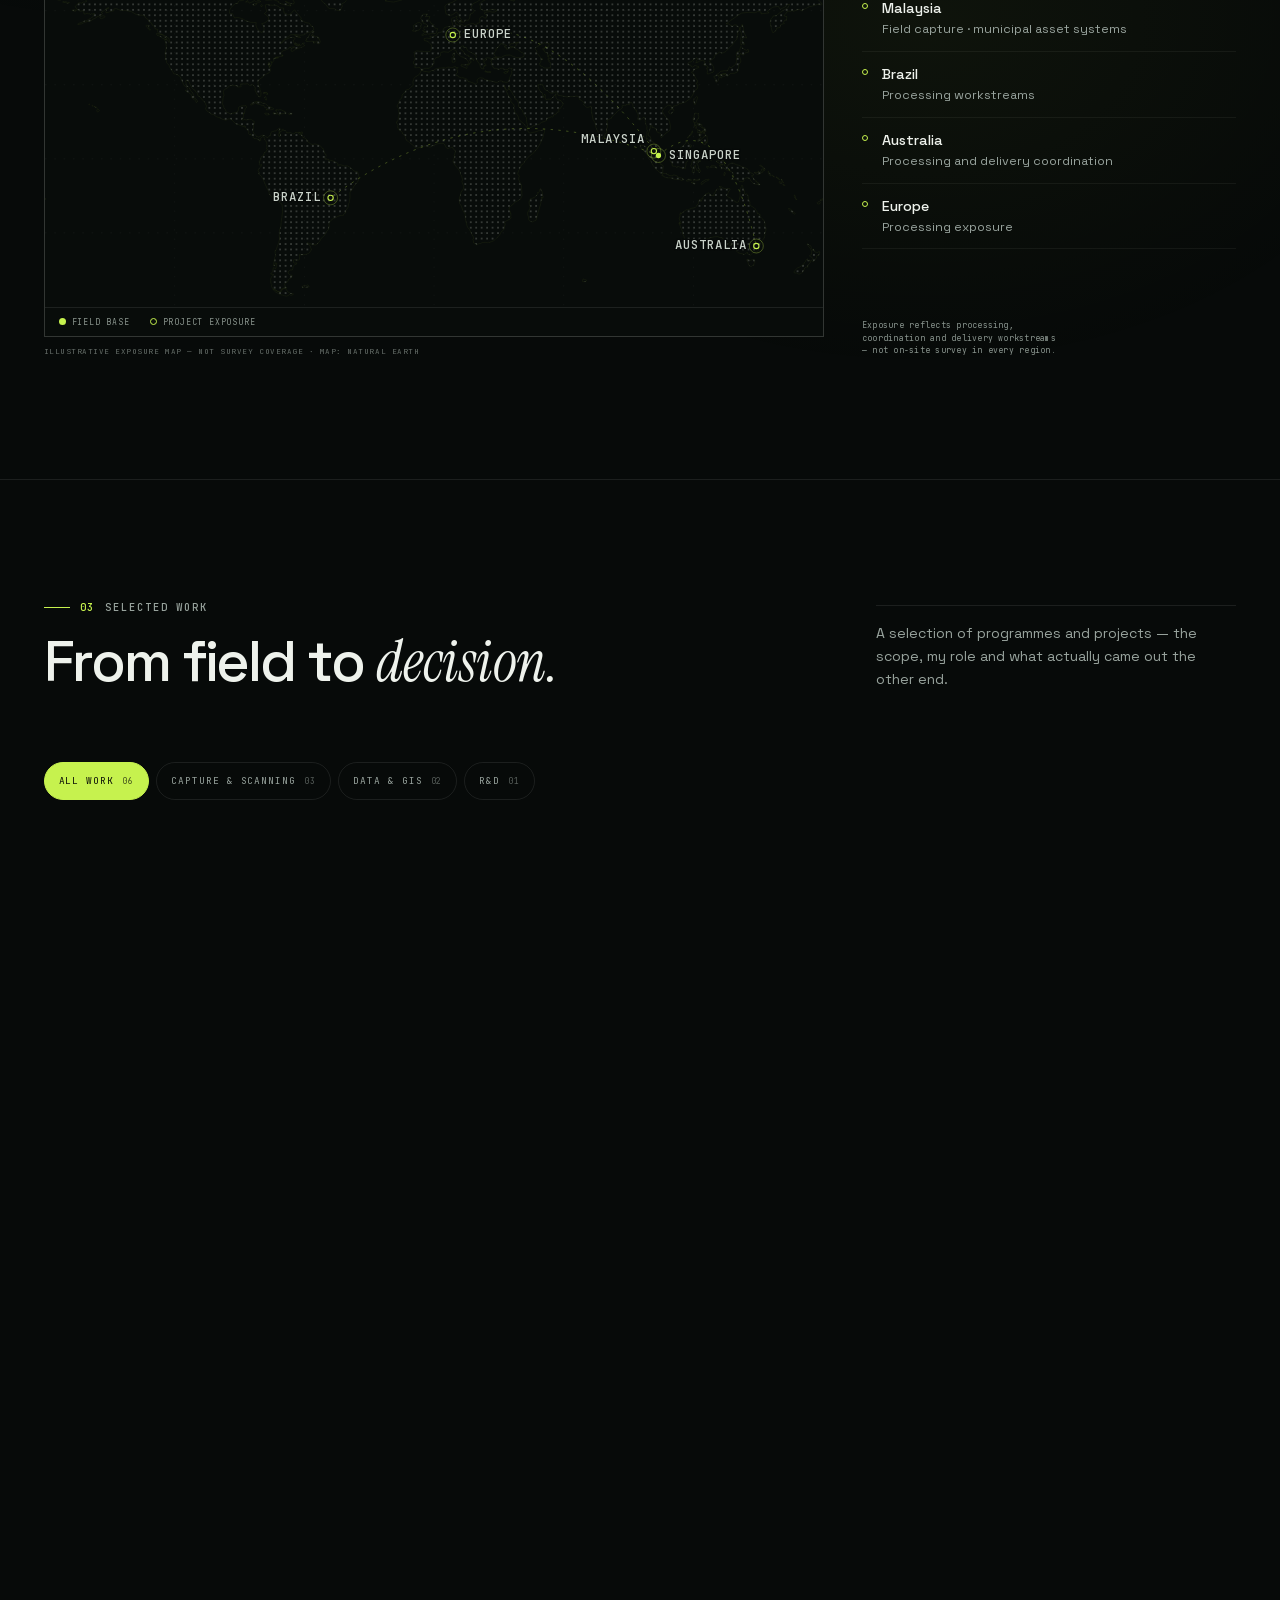
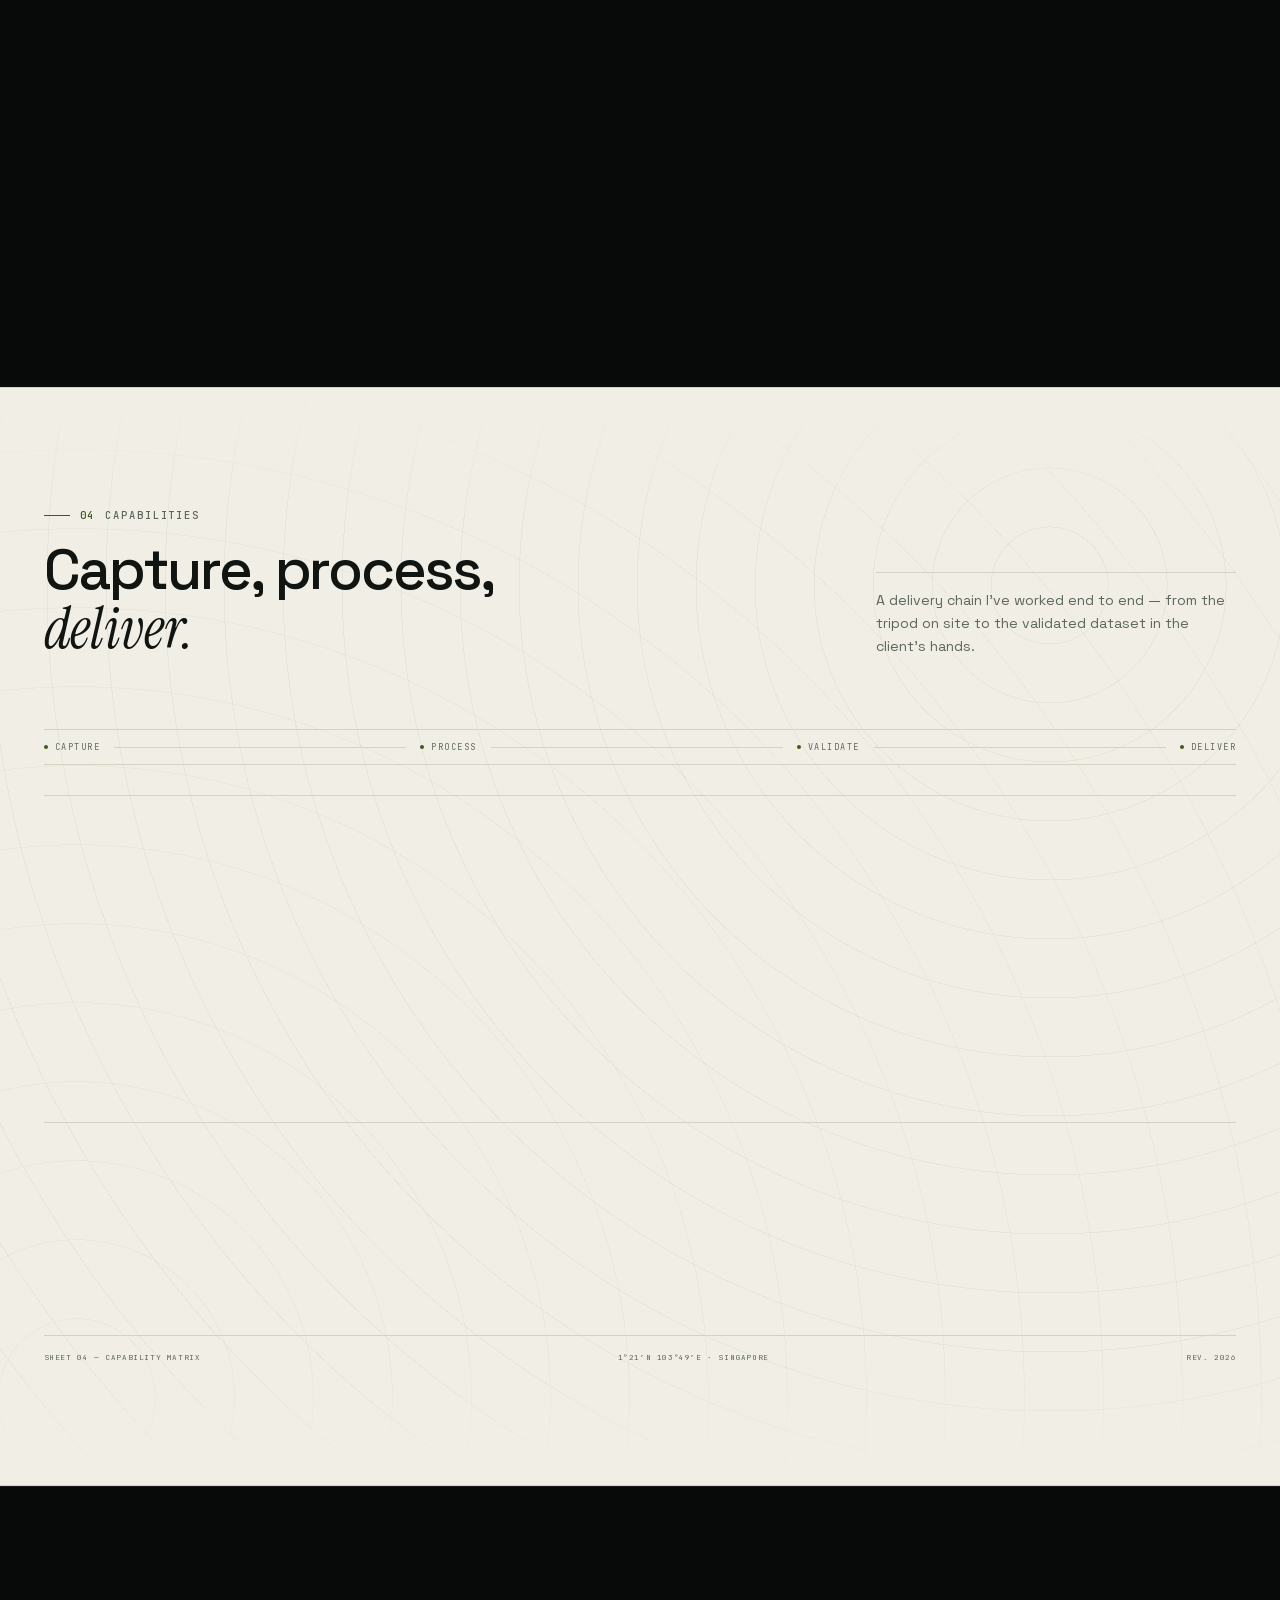
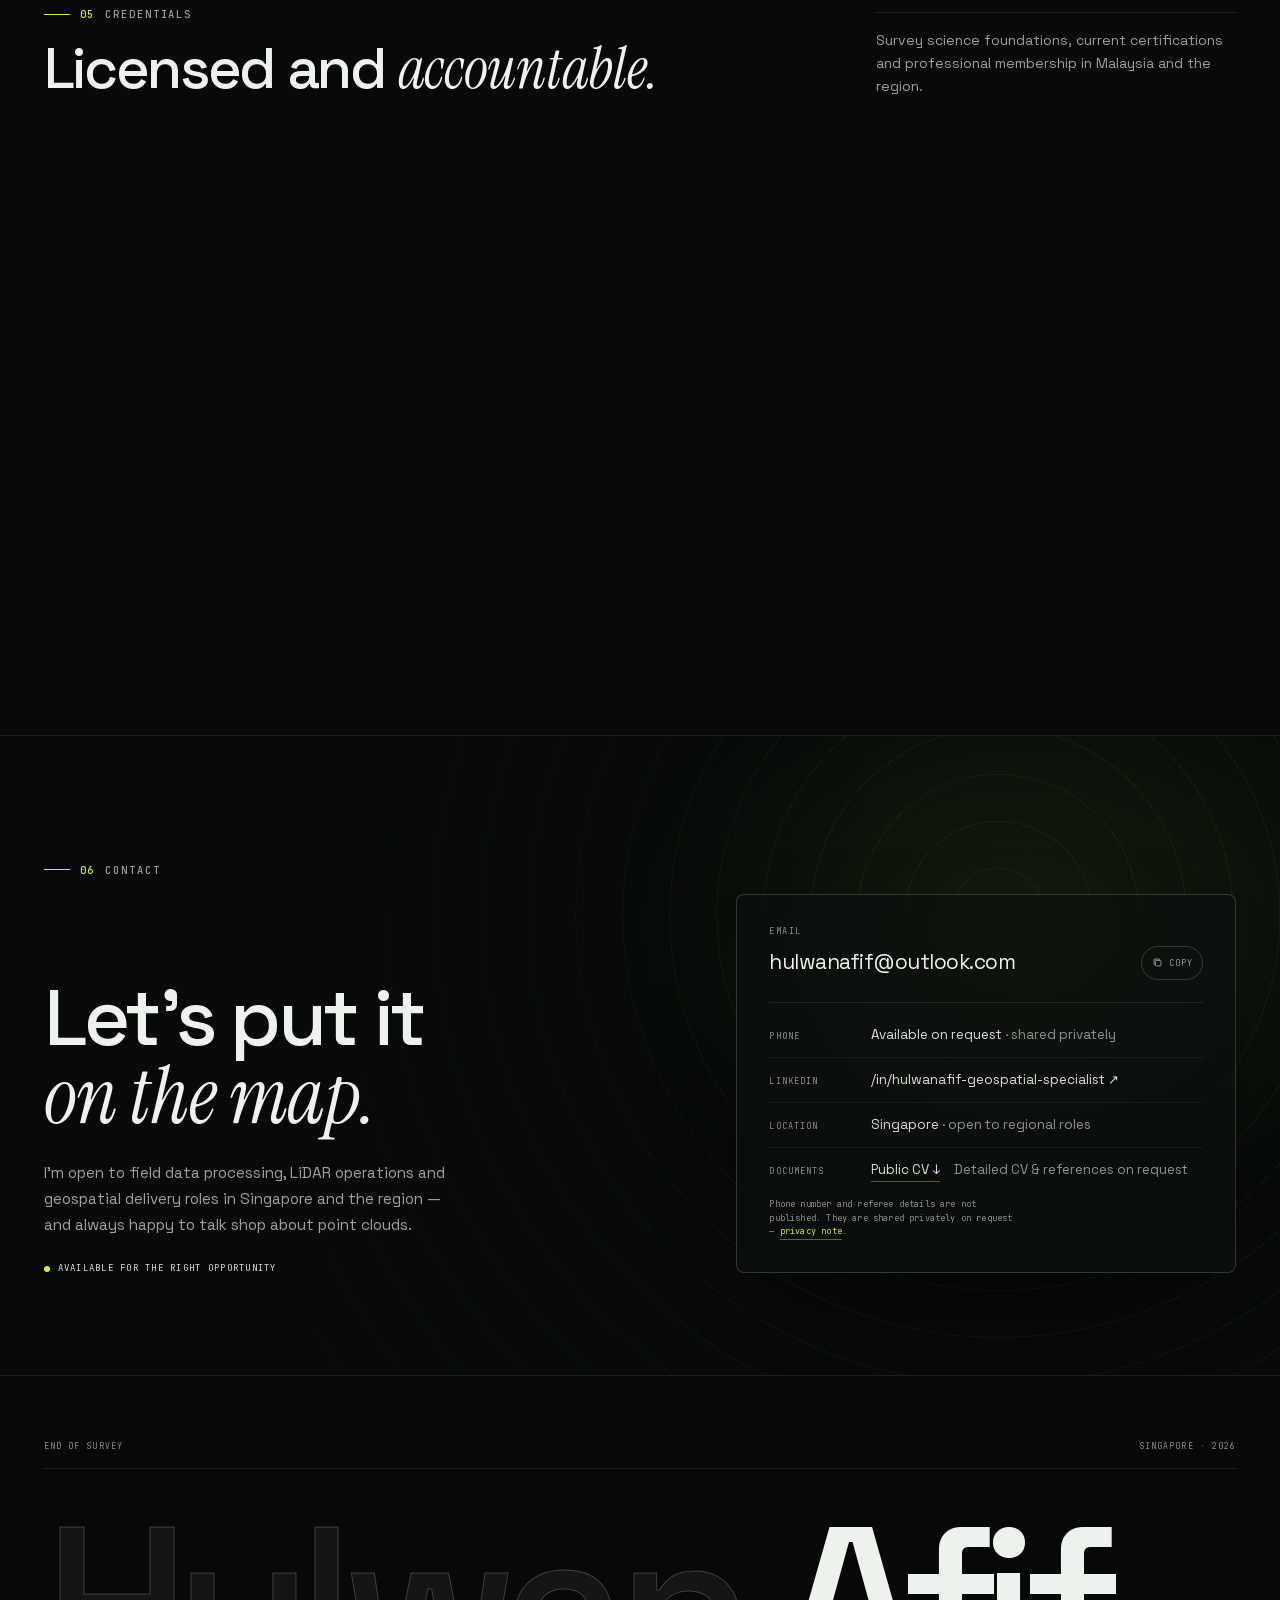
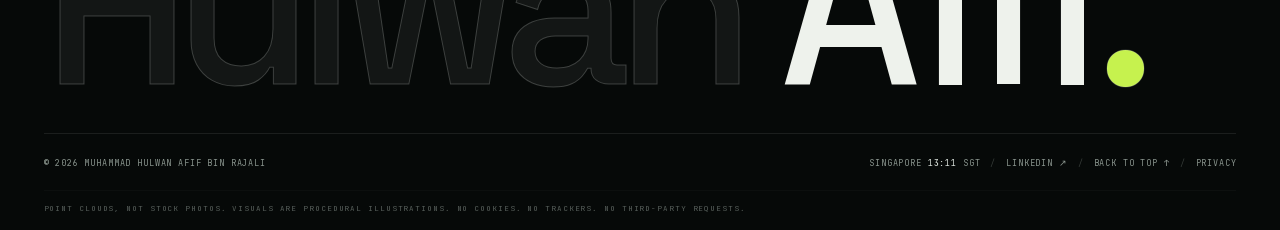
==== commit 81e211d5: "Adjust portrait caption" ====
--- a/index.html
+++ b/index.html
@@ -220,7 +220,7 @@
                 <div class="portrait__frame">
                   <img src="assets/img/hulwan-afif.jpg" alt="Portrait of Muhammad Hulwan Afif" width="200" height="200" loading="lazy" decoding="async">
                 </div>
-                <figcaption><span>Singapore</span><span>2026</span></figcaption>
+                <figcaption><span>Singapore</span><span>Field base</span></figcaption>
               </figure>
               <p class="profile__quote">&ldquo;A scan is only useful when someone can act on it.&rdquo;</p>
             </div>
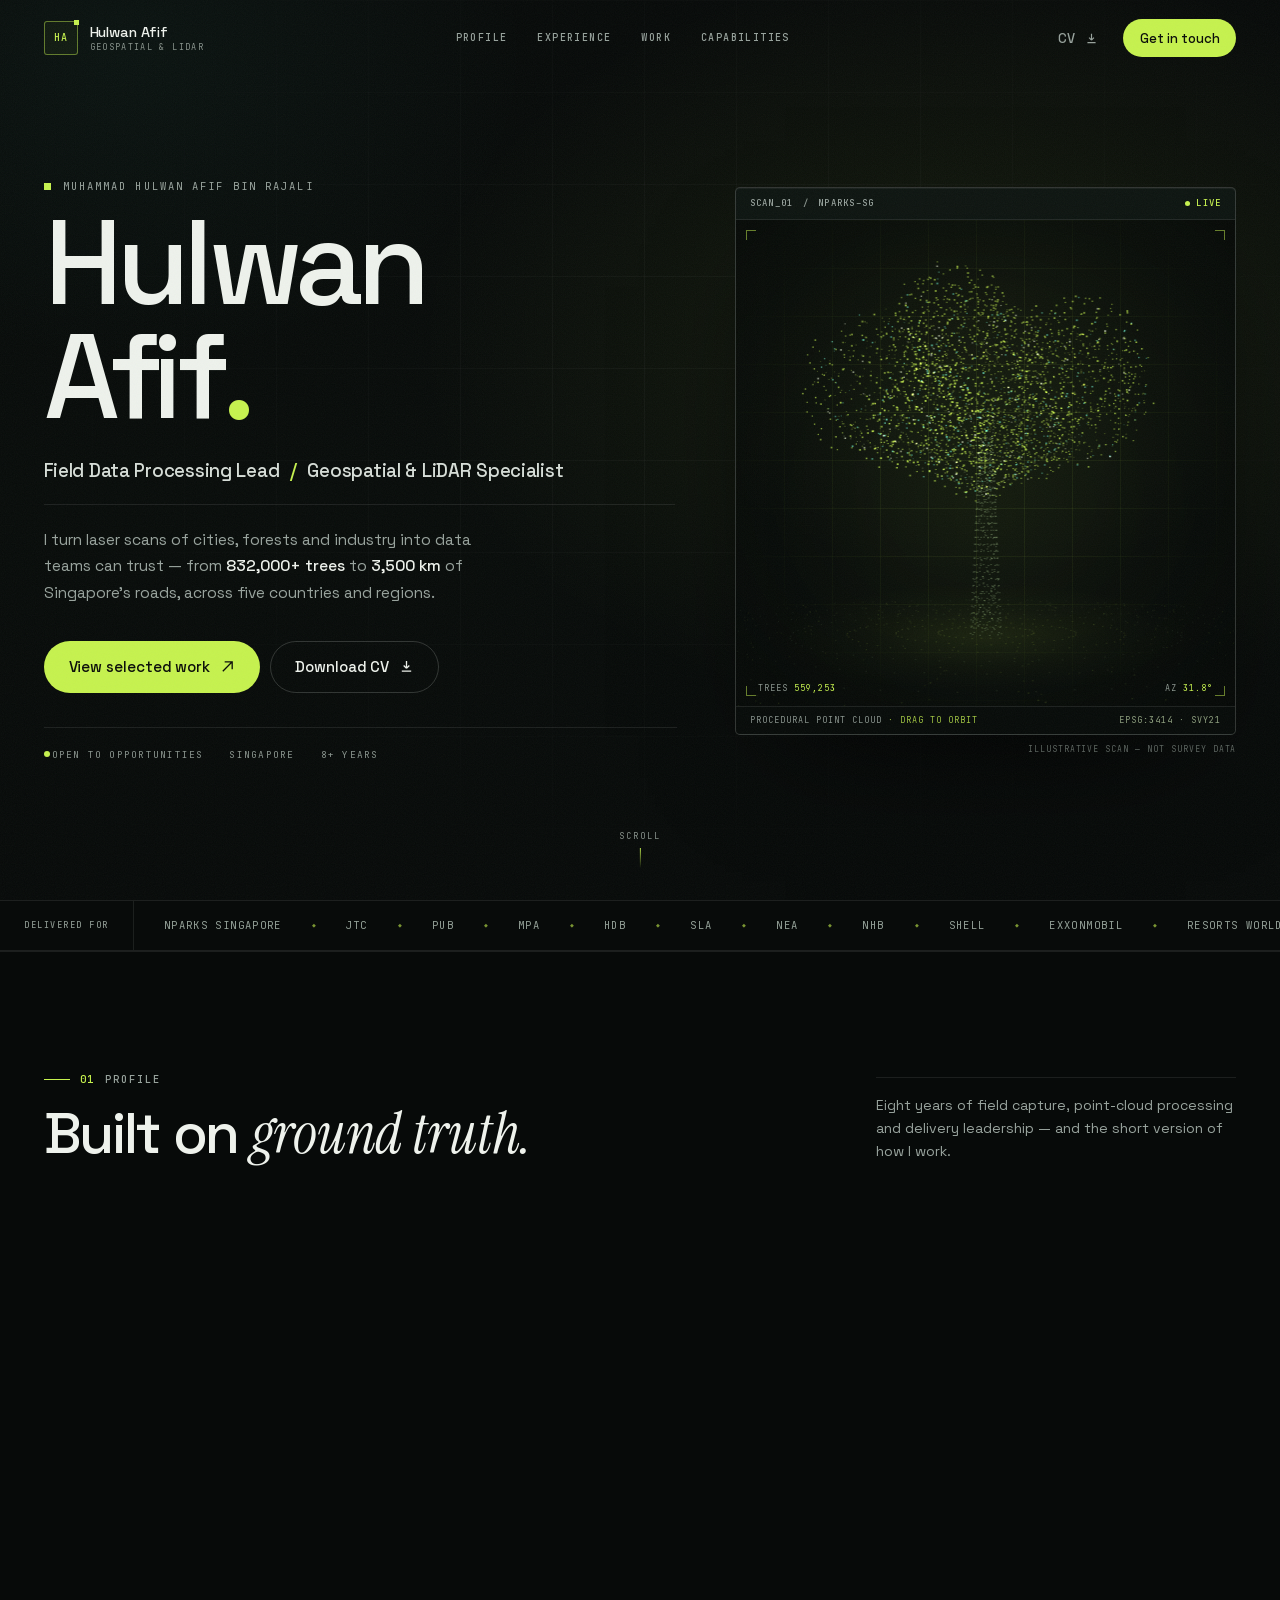
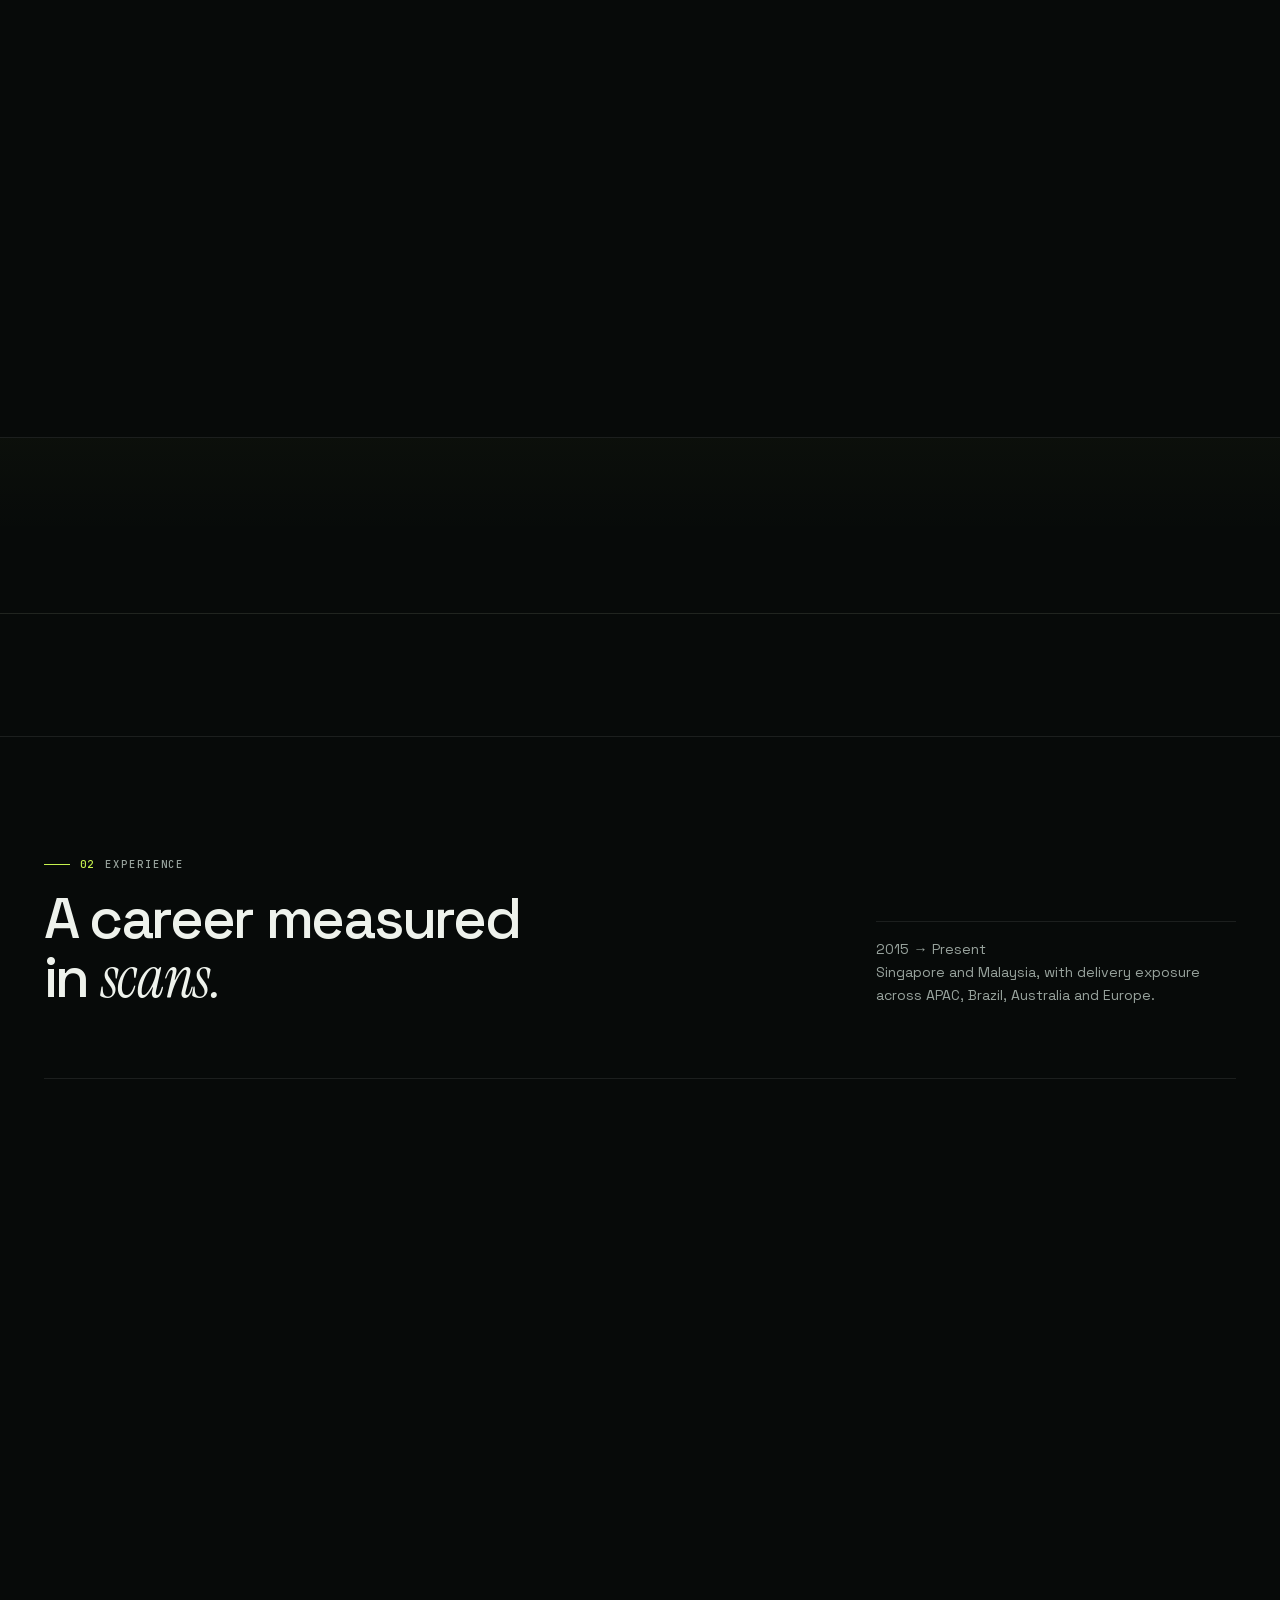
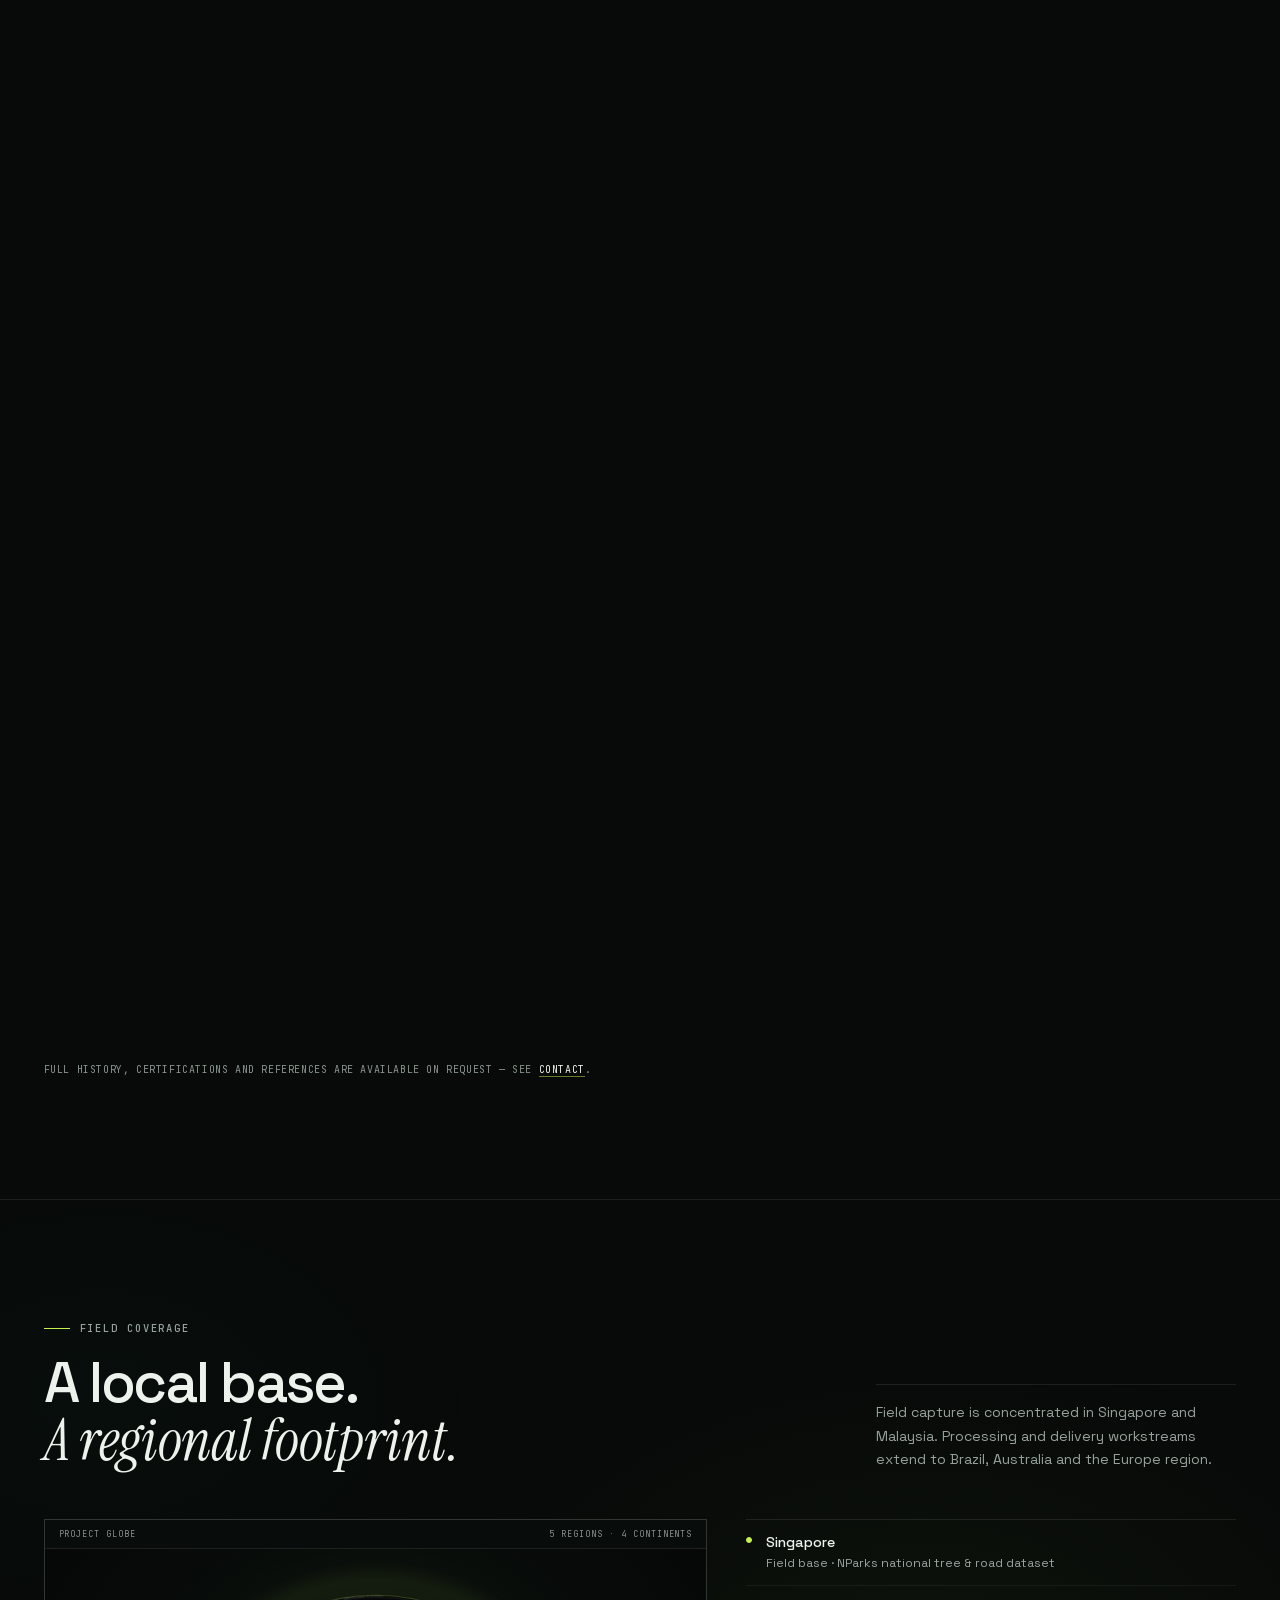
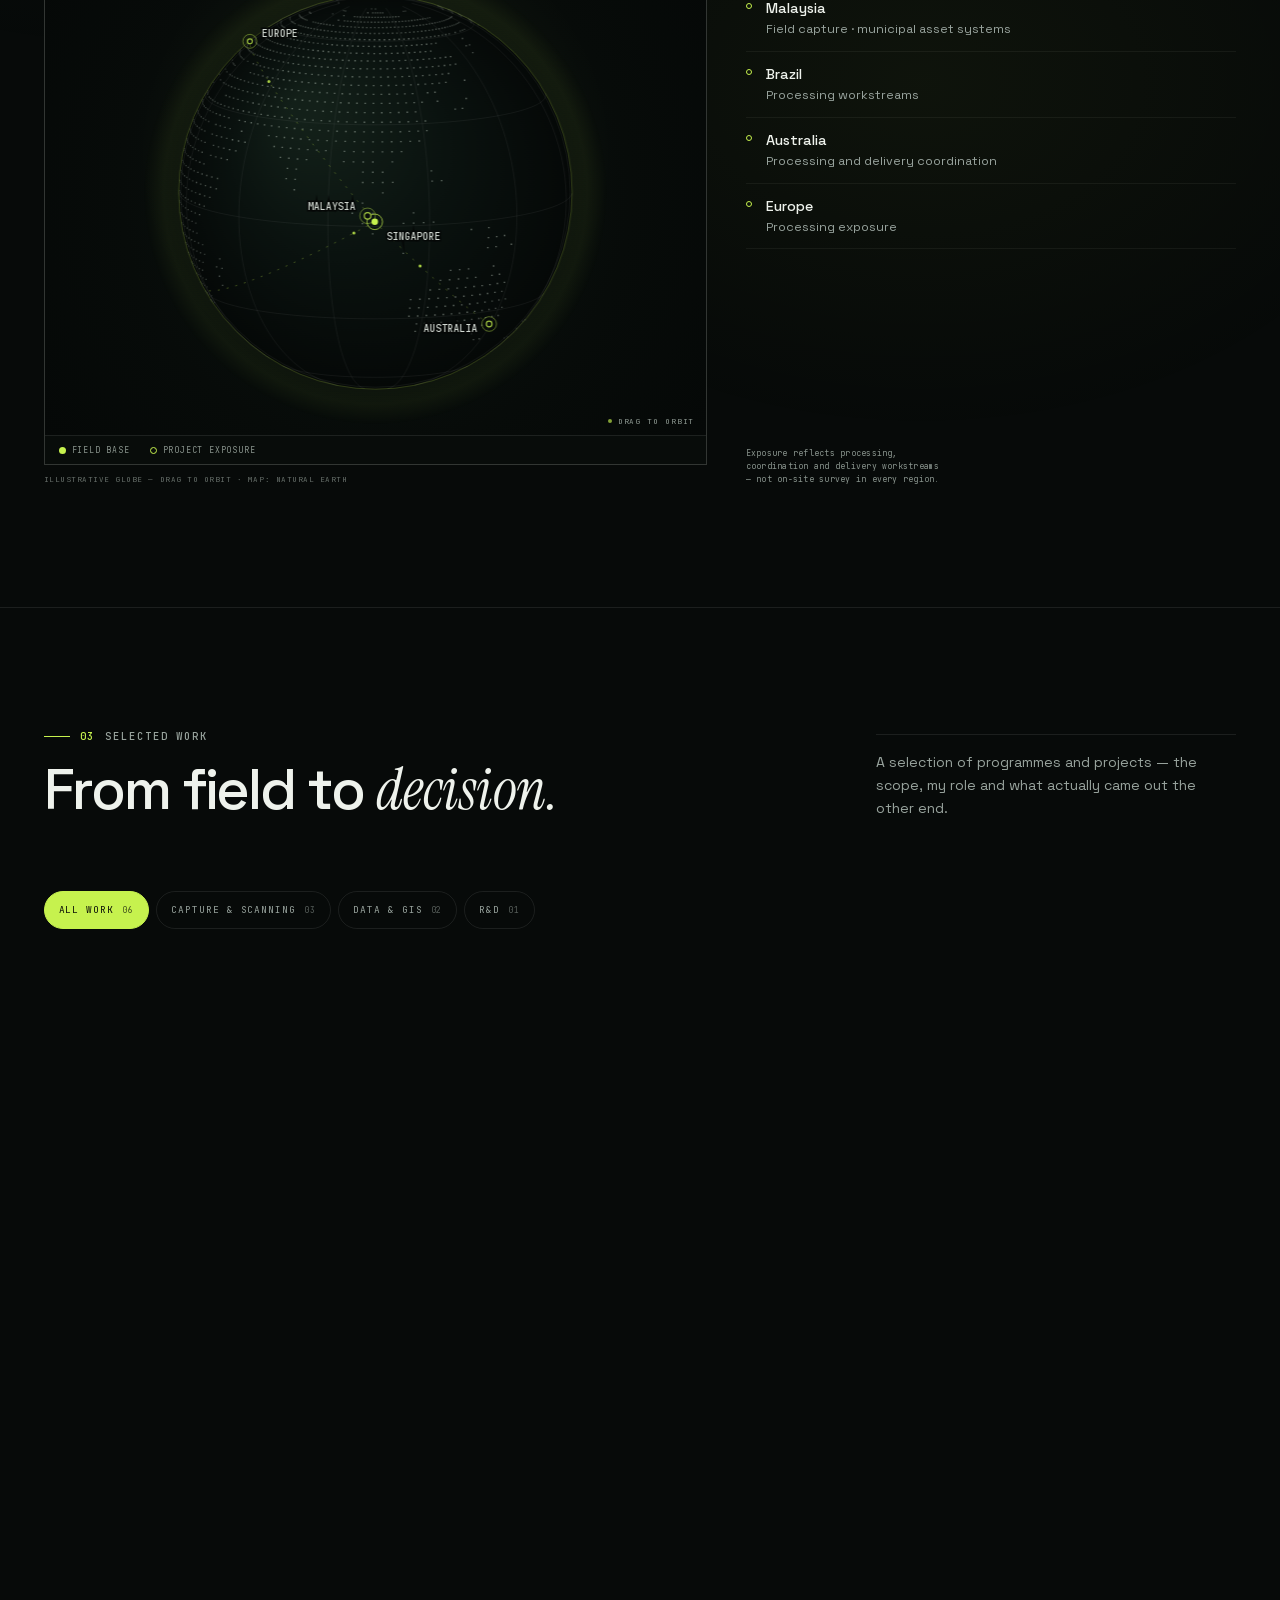
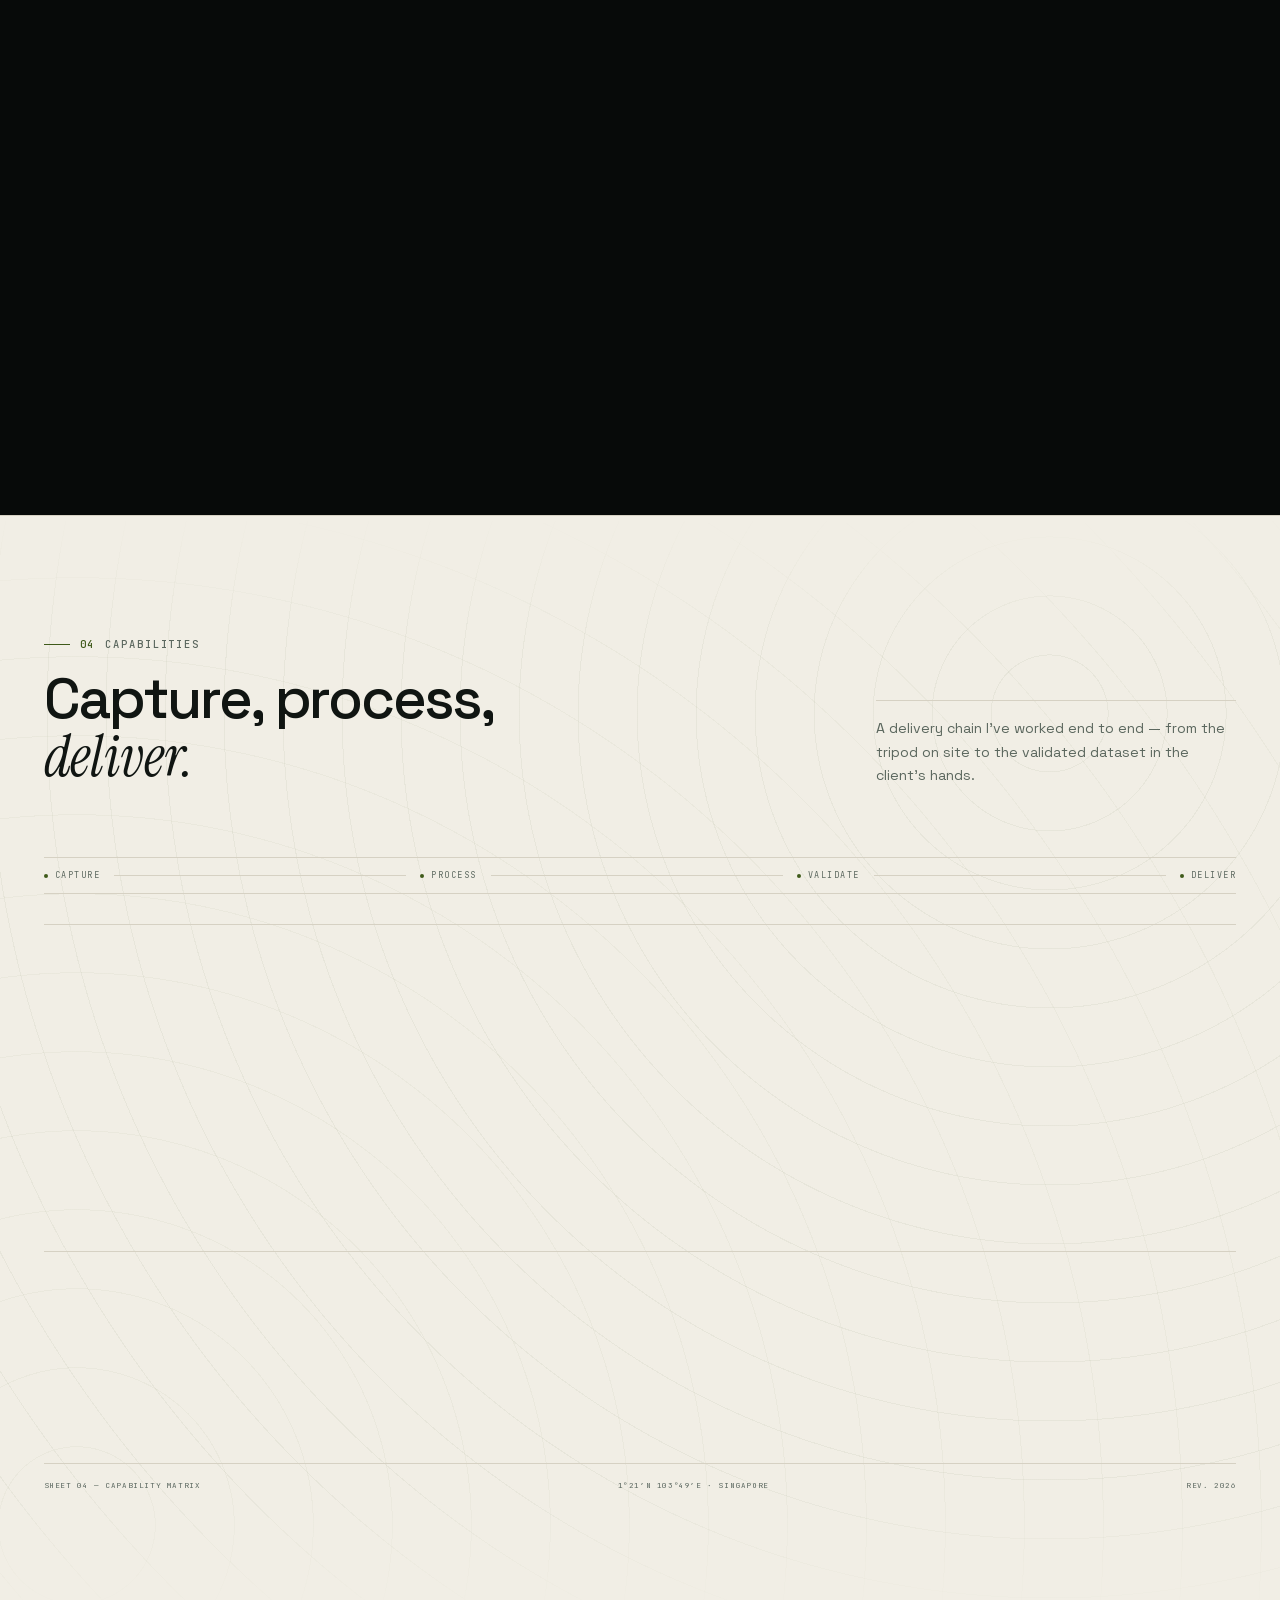
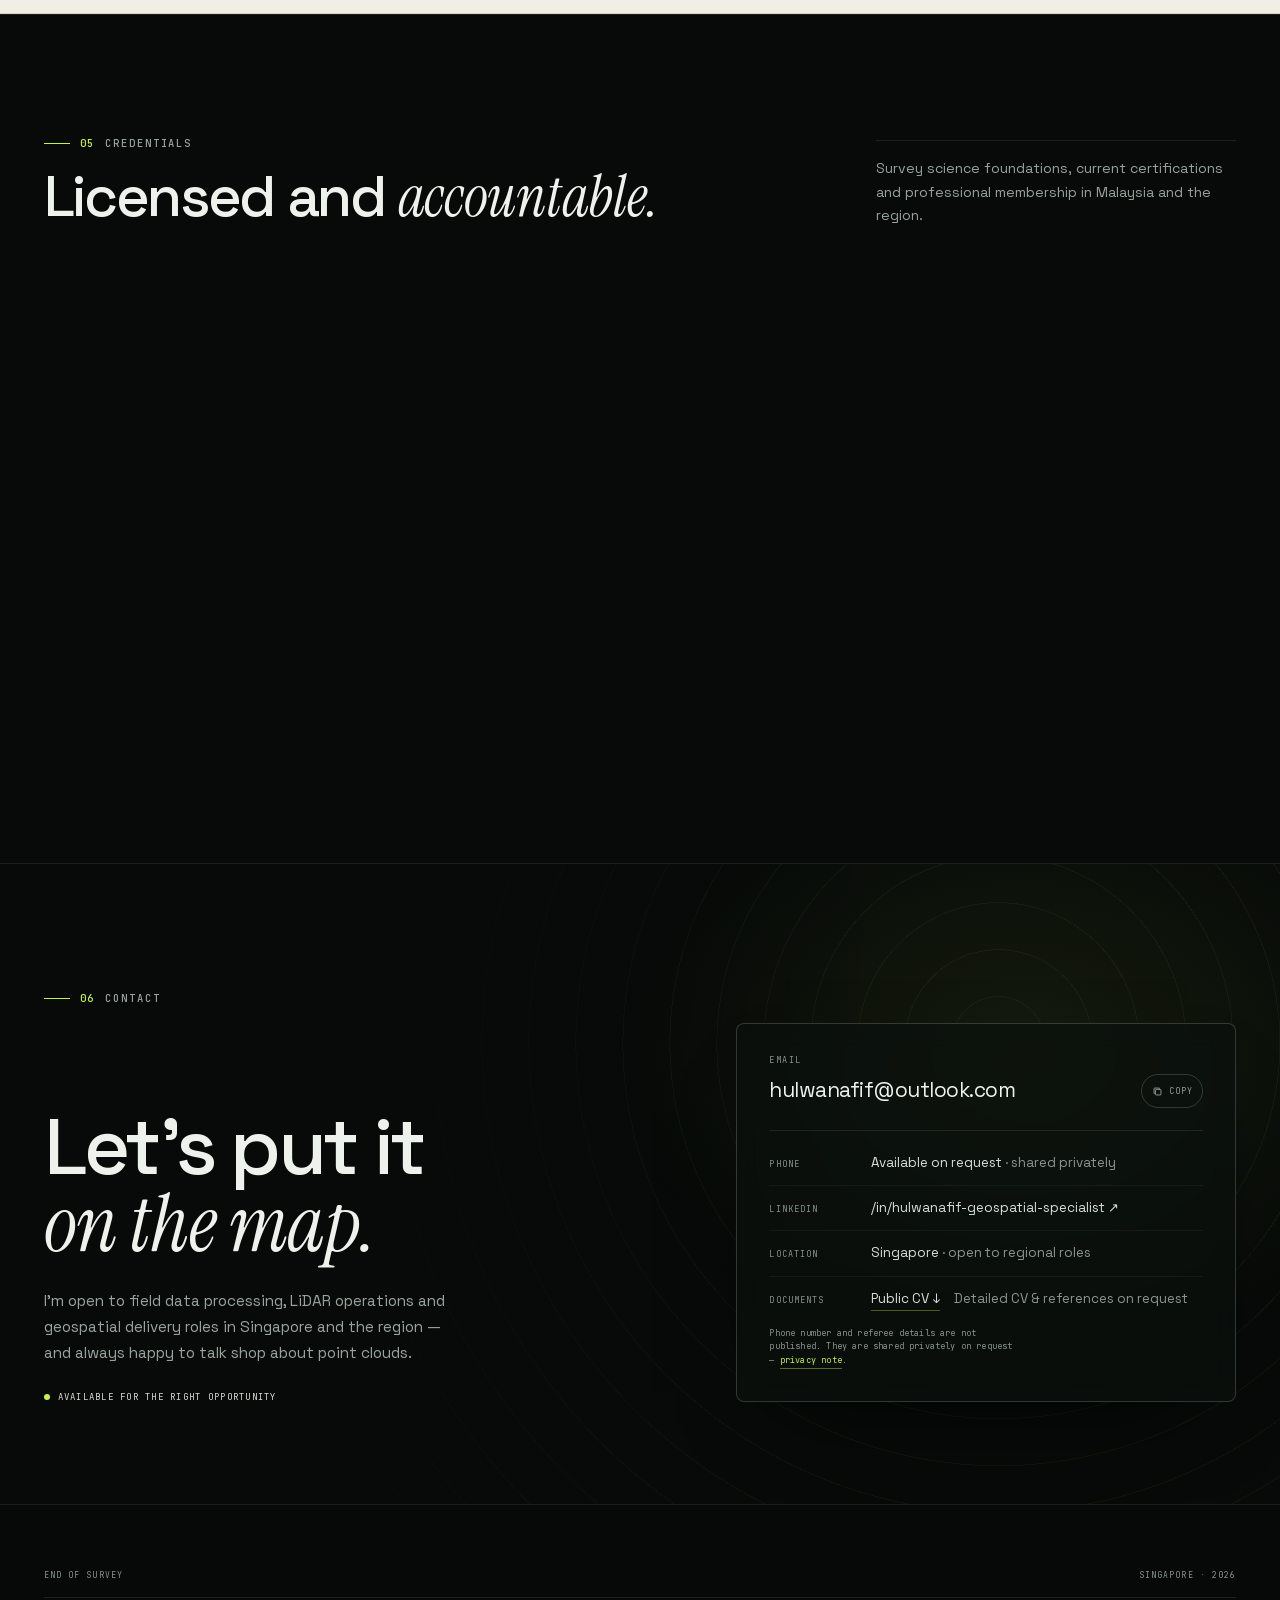
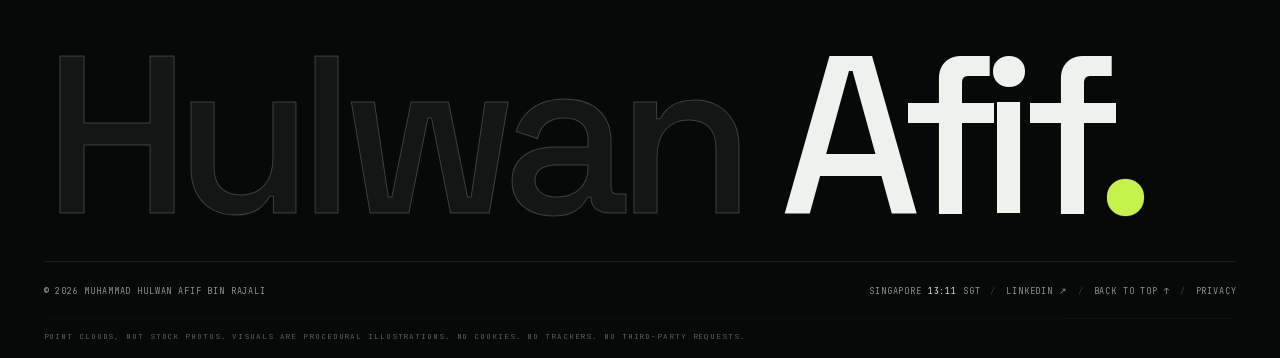
==== commit 9e241634: "Add high-res portrait and interactive coverage globe" ====
--- a/index.html
+++ b/index.html
@@ -218,7 +218,7 @@
             <div class="profile__intro">
               <figure class="portrait">
                 <div class="portrait__frame">
-                  <img src="assets/img/hulwan-afif.jpg" alt="Portrait of Muhammad Hulwan Afif" width="200" height="200" loading="lazy" decoding="async">
+                  <img src="assets/img/hulwan-afif.jpg" alt="Portrait of Muhammad Hulwan Afif" width="600" height="600" loading="lazy" decoding="async">
                 </div>
                 <figcaption><span>Singapore</span><span>Field base</span></figcaption>
               </figure>
@@ -403,51 +403,17 @@
         <div class="coverage-body">
           <figure class="coverage-map">
             <div class="coverage-map__frame">
-              <div class="coverage-map__hud"><span>Field &amp; delivery exposure</span><span>5 regions · 4 continents</span></div>
-              <svg class="coverage-map__svg" viewBox="0 0 1000 460" role="img" aria-label="Illustrative world map showing project exposure in Singapore, Malaysia, Brazil, Australia and Europe">
-  <defs>
-    <pattern id="mapDots" width="7" height="7" patternUnits="userSpaceOnUse">
-      <circle cx="1.2" cy="1.2" r="1.15" fill="rgba(238,242,236,0.26)"></circle>
-    </pattern>
-  </defs>
-  <g class="map-grid"><line x1="0" y1="79.3" x2="1000" y2="79.3"/><line x1="0" y1="174.5" x2="1000" y2="174.5"/><line x1="0" y1="269.7" x2="1000" y2="269.7"/><line x1="0" y1="364.8" x2="1000" y2="364.8"/><line x1="166.7" y1="0" x2="166.7" y2="460"/><line x1="333.3" y1="0" x2="333.3" y2="460"/><line x1="500.0" y1="0" x2="500.0" y2="460"/><line x1="666.7" y1="0" x2="666.7" y2="460"/><line x1="833.3" y1="0" x2="833.3" y2="460"/></g>
-  <path class="map-land" d="M311.8,440.5 315.4,442.4 319.3,443.2 318.1,444.8 315.4,444.9 314.0,443.8 313.1,445.1 310.7,446.1 307.7,445.7 305.7,444.8 302.8,444.3 299.3,442.5 296.4,440.8 292.6,437.3 294.9,437.9 298.8,440.1 302.5,441.2 303.9,439.7 304.8,437.6 307.4,436.3 309.3,436.6 310.4,438.1 311.8,440.5ZM337.4,431.8 339.6,433.2 338.8,434.3 335.0,435.3 333.8,434.1 331.4,435.6 330.0,434.1 333.3,432.2 335.7,433.0 337.4,431.8ZM695.2,427.4 691.0,427.6 690.9,425.9 691.3,424.6 691.5,423.9 693.3,424.9 695.9,425.3 696.0,425.9 695.2,427.4ZM903.9,399.1 906.6,400.2 908.1,399.7 910.2,399.1 911.9,399.3 912.1,403.1 911.2,404.2 910.9,406.7 909.9,405.9 908.0,408.1 907.4,407.9 905.7,407.8 904.0,405.1 903.6,403.0 902.0,400.2 902.1,398.8 903.9,399.1ZM980.6,399.5 981.2,400.8 983.2,399.5 984.0,400.8 984.0,402.2 983.0,403.6 981.2,406.0 979.8,407.3 980.8,408.8 978.6,408.8 976.3,410.0 975.5,412.1 973.9,415.3 971.8,416.7 970.4,417.6 967.8,417.6 966.0,416.5 963.0,416.3 962.5,415.1 964.0,412.8 967.5,409.6 969.3,409.0 971.3,407.8 973.7,406.2 975.3,404.5 976.6,402.2 977.6,401.4 978.0,399.6 980.0,398.1 980.6,399.5ZM985.0,384.4 987.0,387.7 987.1,385.5 988.4,386.4 988.8,388.8 991.0,389.8 992.9,390.1 994.5,388.9 995.9,389.2 995.2,392.1 994.4,393.9 992.2,393.8 991.5,394.8 991.8,396.2 991.3,396.8 990.3,398.5 988.9,400.6 986.8,401.9 986.3,401.1 985.1,400.6 986.7,398.0 985.8,396.3 982.8,395.0 982.9,393.8 984.9,392.7 985.4,390.3 985.3,388.2 984.1,386.1 984.2,385.6 982.9,384.2 980.7,381.4 979.5,379.2 980.6,378.9 982.1,380.7 984.2,381.5 985.0,384.4ZM964.2,340.0 963.2,340.7 961.6,339.9 959.7,338.4 957.9,336.8 956.0,334.5 955.6,333.4 956.8,333.5 958.4,334.6 959.6,335.6 960.5,336.5 962.8,338.5 964.2,340.0ZM995.5,324.7 996.4,325.6 996.0,327.2 994.3,327.7 992.7,327.3 992.5,325.9 993.5,324.8 994.8,325.2 995.5,324.7ZM998.2,323.0 996.5,323.6 996.1,322.4 997.5,321.8 998.4,321.6 1000.0,320.6 1000.0,322.2 998.2,323.0ZM0.2,322.0 0.0,322.2 0.0,320.6 0.6,320.5 0.2,322.0ZM966.2,321.9 965.3,322.3 964.4,320.9 964.5,320.1 966.2,321.9ZM964.2,317.0 964.6,319.6 963.9,319.2 963.3,319.4 962.9,318.5 962.9,316.1 964.2,317.0ZM639.0,312.7 639.5,316.5 640.2,318.0 639.9,319.5 639.4,320.4 638.5,318.6 638.0,319.5 638.5,321.8 638.3,323.2 637.5,323.9 637.3,326.6 636.2,330.3 634.9,334.7 633.1,340.7 632.1,345.1 630.8,348.8 628.6,349.5 626.1,350.9 624.5,350.1 622.3,348.9 621.6,347.3 621.4,344.4 620.4,341.9 620.2,339.6 620.6,337.3 621.9,336.8 621.9,335.7 623.3,333.3 623.5,331.3 622.9,329.8 622.3,327.8 622.1,324.9 623.1,323.1 623.5,321.1 624.8,321.0 626.4,320.3 627.4,319.8 628.6,319.7 630.2,317.9 632.5,316.0 633.3,314.4 633.0,313.0 634.1,313.4 635.7,311.2 635.7,309.3 636.7,307.9 637.6,309.2 638.4,310.6 639.0,312.7ZM898.8,313.3 899.8,315.8 901.6,314.6 902.5,316.0 903.8,317.2 903.5,318.6 904.1,321.3 904.5,322.9 905.2,323.3 906.0,326.0 905.7,327.6 906.6,329.8 909.6,331.5 911.6,333.0 913.5,334.3 913.1,335.1 914.7,337.1 915.8,340.5 916.9,339.8 918.0,341.2 918.7,340.7 919.2,344.1 921.1,346.0 922.4,347.2 924.6,349.8 925.4,352.4 925.4,354.2 925.3,356.1 926.6,358.8 926.4,361.6 925.9,363.1 925.2,365.9 925.2,367.8 924.7,370.0 923.5,372.9 921.4,374.5 920.4,376.9 919.5,378.5 918.7,381.2 917.6,382.8 916.9,385.2 916.5,387.4 916.7,388.4 915.1,389.5 912.0,389.6 909.4,390.9 908.1,392.1 906.4,393.5 904.1,392.1 902.4,391.5 902.9,389.9 901.3,390.5 898.9,392.8 896.5,391.9 894.9,391.4 893.4,391.2 890.7,390.3 888.9,388.3 888.4,385.9 887.7,384.3 886.3,383.0 883.7,382.6 884.6,381.1 883.9,378.7 882.6,380.9 880.1,381.5 881.5,379.8 882.0,377.9 883.0,376.4 882.8,374.0 880.5,376.7 878.8,377.8 877.7,380.3 875.6,379.0 875.7,377.4 873.9,375.1 872.5,373.9 873.0,373.1 869.4,371.2 867.5,371.1 864.8,369.6 859.8,369.9 856.2,371.0 853.1,372.1 850.4,371.9 847.5,373.5 845.1,374.2 844.5,375.9 843.5,377.2 841.1,377.2 839.4,377.5 836.9,376.9 834.9,377.3 833.0,377.4 831.4,379.1 830.6,379.0 829.2,379.9 827.8,380.9 825.8,380.8 824.0,380.8 821.0,378.7 819.5,378.1 819.6,376.3 821.0,375.9 821.4,375.2 821.3,374.0 821.7,371.8 821.4,369.9 819.9,366.7 819.4,364.9 819.6,363.1 818.4,361.1 818.4,360.1 817.1,358.9 816.8,356.4 815.2,353.9 814.8,352.5 816.1,353.9 815.1,350.9 816.5,351.9 817.3,353.1 817.3,351.5 815.9,349.0 815.6,348.0 815.0,347.0 815.3,345.2 815.9,344.4 816.2,342.8 815.9,341.0 817.1,338.7 817.3,341.1 818.5,338.9 820.7,337.8 822.1,336.5 824.2,335.3 825.5,335.1 826.2,335.5 828.4,334.3 830.1,333.9 830.5,333.2 831.3,333.0 832.8,333.0 835.7,332.1 837.2,330.7 837.9,329.0 839.6,327.4 839.7,326.1 839.8,324.4 841.7,321.7 842.9,324.4 844.1,323.8 843.1,322.3 843.9,320.8 845.2,321.5 845.5,319.0 847.0,317.5 847.7,316.2 849.1,315.7 849.1,314.8 850.3,315.2 850.4,314.4 851.6,313.9 853.0,313.5 855.0,314.9 856.6,316.8 858.3,316.8 860.1,317.1 859.5,315.4 860.8,312.9 862.1,312.0 861.6,311.2 862.8,309.4 864.5,308.3 865.9,308.7 868.3,308.1 868.2,306.5 866.2,305.4 867.7,305.0 869.5,305.7 871.0,307.0 873.3,307.9 874.1,307.5 875.8,308.5 877.5,307.6 878.5,307.9 879.1,307.3 880.4,308.8 879.7,310.5 878.6,311.8 877.7,311.9 878.0,313.2 877.2,314.8 876.2,316.3 876.4,317.2 878.6,319.0 880.7,320.0 882.2,321.1 884.2,323.0 885.0,323.0 886.4,323.8 886.8,324.8 889.5,325.8 891.3,324.8 891.9,323.1 892.4,321.6 892.8,319.9 893.6,317.4 893.2,315.8 893.4,314.9 893.1,313.1 893.5,310.7 894.0,310.1 893.6,309.0 894.2,307.3 894.8,305.6 894.8,304.7 895.9,303.5 896.7,305.1 896.9,307.0 897.5,307.4 897.7,308.8 898.7,310.4 898.9,312.2 898.8,313.3ZM950.3,302.9 951.1,304.0 949.2,304.0 948.1,302.0 949.8,302.8 950.3,302.9ZM835.3,302.1 834.2,302.2 830.5,300.0 833.1,299.4 834.5,300.3 835.5,301.3 835.3,302.1ZM946.8,301.0 945.7,301.0 944.0,300.7 943.4,300.2 943.6,299.0 945.5,299.5 946.4,300.1 946.8,301.0ZM949.1,300.1 948.7,300.7 946.6,297.9 946.1,296.0 947.0,296.0 948.0,298.6 949.1,300.1ZM845.7,301.8 843.3,302.5 842.9,302.1 843.2,301.1 844.4,299.1 847.1,297.9 847.5,297.1 849.9,296.4 851.8,296.3 852.7,295.9 853.7,296.3 852.7,297.2 849.8,298.5 847.5,299.5 845.7,301.8ZM827.5,295.3 828.5,296.2 830.2,295.9 830.9,297.3 827.7,297.9 825.8,298.3 824.3,298.3 825.2,296.5 826.8,296.5 827.5,295.3ZM841.4,295.3 841.0,297.1 836.8,298.0 833.1,297.6 833.1,296.4 835.3,295.8 837.1,296.7 838.9,296.5 841.4,295.3ZM944.1,296.1 944.2,296.7 942.0,295.4 940.5,294.3 939.5,293.2 939.9,292.9 941.2,293.6 943.4,295.1 944.1,296.1ZM937.6,293.0 937.1,293.1 935.8,292.4 934.7,291.1 934.8,290.6 936.5,291.9 937.6,293.0ZM801.7,291.2 807.1,291.5 807.7,290.2 812.8,291.7 813.8,293.7 818.0,294.3 821.4,296.2 818.2,297.4 815.2,296.1 812.7,296.2 809.8,296.0 807.2,295.4 804.0,294.2 801.9,293.9 800.8,294.3 795.7,293.0 795.2,291.6 792.7,291.4 794.6,288.4 798.0,288.5 800.2,289.8 801.4,290.0 801.7,291.2ZM874.2,289.4 872.8,291.5 872.5,289.1 873.0,288.0 873.6,286.9 874.2,287.9 874.2,289.4ZM933.0,291.3 932.2,291.6 931.0,290.4 929.8,288.4 929.2,286.0 929.6,285.7 929.9,286.6 930.7,287.3 932.1,289.3 933.4,290.4 933.0,291.3ZM922.2,287.0 920.7,287.3 920.3,288.2 918.8,289.0 917.3,289.7 915.9,289.7 913.6,288.8 912.0,287.9 912.2,286.9 914.7,287.4 916.2,287.1 916.7,285.6 917.1,285.5 917.3,287.2 918.9,287.0 919.7,285.9 921.2,284.7 920.9,282.9 922.6,282.8 923.2,283.3 923.1,285.1 922.2,287.0ZM853.5,280.6 852.4,281.7 850.5,281.1 850.0,279.7 852.8,279.6 853.5,280.6ZM862.4,279.5 863.4,281.9 861.1,280.6 858.8,280.3 857.2,280.5 855.3,280.4 855.9,278.7 859.4,278.5 862.4,279.5ZM925.4,283.9 924.5,284.8 924.0,282.9 923.4,281.7 922.1,280.6 920.5,279.3 918.5,278.4 919.3,277.6 920.8,278.5 921.7,279.2 922.9,279.9 924.0,281.3 925.1,282.3 925.4,283.9ZM872.6,273.3 873.4,278.4 876.3,280.3 878.6,277.0 881.8,275.1 884.2,275.1 886.6,276.2 888.7,277.3 891.7,277.9 896.5,280.1 901.6,281.9 903.5,283.5 905.1,285.1 905.5,287.0 910.1,289.0 910.8,290.6 908.3,291.0 908.9,293.1 911.3,295.2 913.2,298.5 914.7,298.4 914.6,299.8 916.8,300.4 915.9,301.0 918.9,302.3 918.6,303.2 916.7,303.4 916.1,302.6 913.7,302.3 910.9,301.8 908.7,299.8 907.1,298.0 905.7,295.2 902.1,293.9 899.7,294.8 898.0,295.8 898.4,298.2 896.2,299.2 894.6,298.7 891.8,298.6 889.3,296.0 886.5,295.3 885.8,296.2 882.3,296.3 883.4,293.8 885.2,292.9 884.5,289.4 883.1,286.8 877.7,284.1 875.5,283.8 871.3,280.9 870.5,282.4 869.4,282.7 868.8,281.5 868.8,280.2 866.6,278.6 869.6,277.5 871.6,277.5 871.4,276.7 867.3,276.7 866.2,274.8 863.7,274.2 862.6,272.6 866.3,271.9 867.7,270.8 872.2,272.1 872.6,273.3ZM847.9,265.2 845.7,268.3 843.6,268.9 840.9,268.3 836.3,268.4 833.8,268.9 833.4,271.3 835.9,274.1 837.4,272.7 842.6,271.6 842.4,273.1 841.2,272.6 840.0,274.5 837.5,275.7 840.2,279.8 839.6,280.9 842.1,284.5 842.1,286.6 840.6,287.5 839.5,286.4 840.9,283.8 838.2,285.0 837.5,284.2 837.8,282.9 835.8,281.1 836.0,278.0 834.2,279.0 834.4,282.7 834.5,287.2 832.8,287.7 831.6,286.7 832.4,283.8 831.9,280.7 830.8,280.7 829.9,278.5 831.1,276.5 831.5,273.9 832.8,269.2 833.4,267.9 835.8,265.5 838.0,266.4 841.5,266.9 844.7,266.7 847.4,264.4 847.9,265.2ZM857.5,266.1 857.3,268.8 855.9,268.5 855.5,270.5 856.6,272.1 855.8,272.5 854.7,270.5 853.9,266.4 854.4,263.9 855.4,262.8 855.6,264.5 857.2,264.8 857.5,266.1ZM793.9,288.2 790.9,288.3 788.5,285.6 785.0,283.0 783.8,281.1 781.7,278.5 780.3,276.2 778.2,271.7 775.7,269.1 774.9,266.3 773.9,263.9 771.4,261.9 769.9,259.2 767.8,257.4 764.9,253.9 764.7,252.3 766.5,252.4 770.8,253.0 773.2,256.1 775.4,258.3 776.9,259.6 779.6,263.0 782.4,263.0 784.7,265.2 786.3,267.9 788.4,269.3 787.3,271.9 788.9,273.0 789.9,273.1 790.4,275.3 791.4,277.1 793.4,277.4 794.7,279.4 794.0,283.3 793.9,288.2ZM827.4,263.9 830.5,266.8 827.3,267.2 826.3,269.3 826.4,272.2 823.8,274.4 823.7,277.5 822.6,282.4 822.2,281.3 819.1,282.7 818.0,280.7 816.0,280.6 814.6,279.5 811.3,280.7 810.3,279.2 808.5,279.3 806.2,279.0 805.8,274.7 804.4,273.8 803.0,271.1 802.6,268.3 803.0,265.4 804.6,263.3 806.7,264.4 808.8,263.8 809.4,261.1 810.5,260.5 813.9,259.8 815.9,257.3 817.2,255.3 818.3,254.1 820.7,252.4 822.8,250.2 824.2,247.7 825.4,247.7 826.8,249.3 826.9,250.7 828.7,251.5 831.1,252.5 830.9,253.7 829.0,253.9 829.5,255.4 827.5,256.5 825.9,259.4 827.9,262.4 827.4,263.9ZM851.0,243.0 851.3,245.1 851.5,246.8 850.5,249.8 849.5,246.5 848.2,248.1 849.1,250.5 848.3,251.9 845.1,250.1 844.3,247.8 845.1,246.3 843.4,244.8 842.5,246.1 841.2,246.0 839.1,247.8 838.7,246.8 839.8,244.2 841.5,243.3 843.0,242.1 844.0,243.5 846.1,242.6 846.6,241.2 848.5,241.1 848.4,238.7 850.6,240.2 850.9,241.8 851.0,243.0ZM725.6,250.0 723.2,250.7 721.9,248.2 721.4,243.6 722.6,238.5 724.6,240.3 725.8,242.5 727.2,245.8 726.8,249.1 725.6,250.0ZM330.7,237.6 328.4,237.9 327.9,237.6 328.7,236.8 328.7,235.5 330.3,235.1 330.8,235.2 330.7,237.6ZM844.4,237.0 843.4,238.1 842.5,240.1 841.7,241.0 839.9,238.8 840.5,238.0 841.2,237.1 841.5,235.1 843.1,234.9 842.6,237.1 844.7,234.0 844.4,237.0ZM829.2,240.1 825.5,243.1 826.8,240.9 828.9,238.9 830.5,236.7 832.0,233.6 832.5,236.2 830.6,237.9 829.2,240.1ZM838.6,231.9 840.2,232.9 842.0,232.9 841.9,234.2 840.7,235.6 838.9,236.5 838.8,235.1 839.0,233.4 838.6,231.9ZM848.6,231.1 849.4,234.6 847.3,233.8 847.3,234.8 848.0,236.8 846.7,237.5 846.6,235.3 845.7,235.1 845.3,233.2 846.9,233.4 846.9,232.2 845.2,229.8 847.9,229.9 848.6,231.1ZM837.6,228.2 836.8,230.9 835.6,229.4 834.2,226.9 836.6,227.1 837.6,228.2ZM837.0,211.0 838.7,211.9 839.6,211.0 839.8,211.8 839.4,213.2 840.3,215.4 839.6,218.1 838.0,219.1 837.5,221.7 838.1,224.2 839.6,224.5 840.8,224.2 844.3,225.9 844.0,227.7 844.9,228.4 844.7,229.9 842.5,228.3 841.5,226.7 840.8,227.8 839.0,225.9 836.5,226.4 835.1,225.7 835.2,224.4 836.1,223.6 835.3,222.8 834.9,224.0 833.5,222.2 833.1,220.8 833.0,217.7 834.1,218.8 834.4,213.8 835.3,210.9 837.0,211.0ZM317.8,211.8 317.1,212.6 315.0,212.6 313.4,212.7 313.2,211.4 313.6,210.9 315.9,210.9 317.3,211.2 317.8,211.8ZM286.4,213.0 285.5,213.5 284.0,213.0 282.4,211.8 282.7,211.1 283.9,210.9 284.5,211.0 286.4,211.3 287.9,212.0 288.3,212.9 286.4,213.0ZM298.4,206.6 300.8,207.1 301.1,206.6 303.3,206.6 305.0,207.4 305.7,207.3 306.2,208.4 307.7,208.4 307.6,209.3 308.9,209.4 310.2,210.6 309.2,211.9 307.9,211.2 306.6,211.3 305.7,211.2 305.2,211.8 304.1,212.0 303.7,211.2 302.8,211.7 301.7,213.8 301.0,213.3 300.8,212.4 299.0,211.9 297.7,212.1 296.0,211.9 294.7,212.5 293.2,211.5 293.4,210.4 296.0,210.9 298.1,211.1 299.1,210.4 297.8,209.1 297.8,207.8 296.1,207.4 296.7,206.5 298.4,206.6ZM806.5,210.4 804.1,211.9 801.8,210.9 801.7,208.2 803.1,206.8 806.1,205.9 807.7,206.0 808.4,207.2 807.1,208.6 806.5,210.4ZM67.9,209.1 67.5,209.6 66.8,209.2 66.9,208.3 66.5,207.1 66.6,206.8 67.1,206.3 66.9,205.7 67.1,205.4 67.3,205.4 68.3,206.0 68.8,206.2 69.3,206.7 70.0,207.8 69.9,207.9 68.8,208.6 67.9,209.1ZM66.4,204.2 65.5,204.4 65.0,203.7 64.7,203.5 64.7,203.3 65.0,203.0 66.0,203.3 66.7,203.8 66.4,204.2ZM64.6,202.5 64.5,202.8 63.0,202.7 63.2,202.3 64.6,202.5ZM62.1,202.0 61.9,202.2 61.7,202.2 60.8,202.0 60.4,201.3 60.3,201.2 61.0,200.8 61.3,201.0 62.1,202.0ZM57.4,199.9 57.0,200.2 56.1,199.7 56.3,199.4 56.7,199.1 57.3,199.2 57.4,199.9ZM278.7,197.4 279.8,198.6 282.4,198.2 283.4,199.0 285.7,200.9 287.4,202.4 288.3,202.3 290.0,203.0 289.8,203.9 291.9,204.0 293.9,205.3 293.6,206.0 291.8,206.4 289.9,206.6 288.0,206.4 284.0,206.7 285.9,204.9 284.7,204.1 283.0,203.9 282.0,202.9 281.3,201.1 279.8,201.3 277.2,200.4 276.3,199.7 272.7,199.3 271.8,198.6 272.8,197.8 270.1,197.7 268.1,199.3 266.9,199.4 266.5,200.1 265.1,200.5 264.0,200.2 265.4,199.2 266.0,198.1 267.3,197.4 268.7,196.7 270.8,196.4 271.5,196.1 273.9,196.3 276.1,196.4 278.7,197.4ZM284.6,194.3 283.9,194.4 283.2,192.6 282.2,191.7 282.8,189.7 283.6,189.8 284.6,192.4 284.6,194.3ZM836.6,197.4 835.4,200.0 833.9,197.3 833.6,194.9 835.3,191.8 837.5,189.4 838.8,190.4 838.3,192.3 836.6,197.4ZM283.8,185.3 280.8,185.8 280.6,184.7 281.9,184.4 283.8,184.5 283.8,185.3ZM286.1,185.3 285.6,187.6 285.1,187.1 285.2,185.5 283.9,184.2 283.9,183.9 286.1,185.3ZM874.0,161.3 874.4,162.4 872.8,164.3 871.6,163.3 870.2,164.0 869.5,165.9 867.7,165.0 867.7,163.5 869.2,161.6 870.8,162.0 872.0,160.6 874.0,161.3ZM596.0,156.5 594.2,157.8 594.4,158.4 594.5,158.7 591.6,160.0 590.3,159.6 589.6,158.3 590.9,158.2 591.1,158.2 591.5,157.4 593.5,157.4 596.0,156.5ZM565.8,156.4 567.4,157.5 569.5,157.3 571.6,157.5 571.5,158.0 573.0,157.7 572.7,158.6 568.7,158.9 568.7,158.4 565.3,157.7 565.8,156.4ZM543.1,148.4 542.1,150.9 542.5,151.9 541.9,153.5 539.8,152.3 538.4,151.9 534.5,150.3 534.9,148.7 538.2,149.0 541.0,148.6 543.1,148.4ZM525.6,138.9 527.2,141.2 526.9,145.4 525.6,145.2 524.5,146.2 523.4,145.4 523.3,141.6 522.7,139.7 524.2,139.9 525.6,138.9ZM891.6,151.8 890.6,154.4 891.0,155.9 889.6,158.2 886.0,159.7 881.2,159.9 877.2,163.5 875.3,162.3 875.2,159.9 870.4,160.6 867.1,162.1 863.9,162.2 866.7,164.5 864.8,169.9 863.0,171.2 861.7,170.0 862.4,167.1 860.6,166.2 859.5,164.0 862.1,163.0 863.6,161.1 866.3,159.4 868.4,157.2 873.9,156.3 876.9,156.9 879.8,151.3 881.6,152.8 885.7,149.7 887.3,148.4 889.0,144.5 888.6,141.0 889.7,139.0 892.7,138.4 894.2,142.8 894.1,145.4 891.6,148.6 891.6,151.8ZM526.6,135.9 525.6,138.4 524.4,137.7 523.7,135.6 524.3,134.4 526.1,133.2 526.6,135.9ZM899.8,129.5 901.7,130.2 903.7,128.8 904.3,132.4 900.2,133.3 897.7,136.4 893.4,134.3 891.9,137.7 888.8,137.8 888.4,134.6 889.8,132.2 892.7,132.0 893.5,127.6 894.4,125.1 897.6,128.4 899.8,129.5ZM323.2,122.0 325.2,122.4 327.7,122.3 326.4,123.6 325.3,123.8 321.8,122.5 321.1,121.4 322.2,120.4 323.2,122.0ZM328.3,113.9 327.0,113.9 323.4,112.9 320.8,111.4 321.7,111.2 325.4,112.0 328.2,113.3 328.3,113.9ZM156.9,115.8 155.5,116.2 151.0,114.8 150.1,113.6 147.6,112.5 147.1,111.6 144.3,111.1 143.2,109.3 143.4,108.6 146.4,109.3 148.1,109.8 150.7,110.1 151.6,111.2 153.0,112.7 155.8,114.0 156.9,115.8ZM344.1,108.9 342.2,111.6 344.0,110.6 345.9,111.2 344.9,112.3 347.4,113.2 348.7,112.4 351.5,113.4 350.6,115.7 352.5,115.2 352.9,116.9 353.8,118.9 352.6,121.6 351.3,121.8 349.5,121.2 350.1,118.6 349.3,118.2 346.1,120.9 344.5,120.8 346.4,119.3 343.7,118.5 340.8,118.7 335.4,118.6 334.9,117.7 336.7,116.6 335.5,115.7 337.8,113.8 340.7,108.8 342.4,107.0 344.8,105.9 346.1,106.0 345.6,106.9 344.1,108.9ZM131.4,98.2 134.0,98.0 133.2,101.6 135.6,104.1 134.5,104.1 132.8,102.7 131.8,101.2 130.4,100.2 129.9,98.8 130.1,97.8 131.4,98.2ZM899.0,108.7 901.8,114.3 897.7,113.2 896.0,117.8 898.7,121.1 898.6,123.3 896.5,121.4 894.7,123.8 894.2,121.2 894.5,118.1 894.2,114.7 894.8,112.3 894.9,108.0 893.3,104.9 893.6,100.6 896.1,99.1 895.0,97.6 896.3,97.2 897.0,99.3 897.9,102.3 897.9,105.5 899.0,108.7ZM481.1,103.9 476.2,105.7 472.3,105.3 474.5,101.9 473.1,98.7 476.9,96.2 479.0,94.8 481.3,94.6 484.3,96.6 482.8,98.8 483.2,101.0 481.1,103.9ZM535.3,93.2 533.6,95.8 530.7,94.0 530.3,92.7 534.4,91.6 535.3,93.2ZM75.0,88.5 72.2,89.7 70.8,88.9 70.4,87.4 72.9,86.2 74.4,85.8 76.2,86.0 77.4,87.0 75.0,88.5ZM491.7,83.6 488.7,87.1 491.5,86.6 494.6,86.7 493.8,89.2 491.3,92.1 494.2,92.3 496.9,96.4 498.8,96.9 500.5,100.5 501.3,101.7 504.7,102.3 504.3,104.4 502.9,105.3 504.0,106.9 501.5,108.6 497.8,108.6 493.1,109.4 491.8,108.8 490.0,110.3 487.4,110.0 485.4,111.2 484.0,110.5 488.0,107.2 490.5,106.5 486.2,106.0 485.4,104.7 488.3,103.7 486.7,102.0 487.3,99.9 491.4,100.2 491.8,98.4 489.9,96.4 486.5,95.8 485.9,95.0 486.9,93.6 486.0,92.7 484.5,94.2 484.3,91.1 482.9,89.5 483.9,86.2 486.1,83.7 488.3,83.9 491.7,83.6ZM40.1,79.6 38.4,80.1 36.5,79.5 34.8,78.6 37.6,78.1 39.8,78.4 40.1,79.6ZM279.8,72.5 278.7,74.1 277.5,73.9 276.8,72.9 276.9,72.7 278.0,71.7 279.1,71.8 279.8,72.5ZM272.5,70.7 269.3,72.5 267.3,72.4 266.7,71.5 268.7,70.1 272.6,70.1 272.5,70.7ZM23.0,67.3 24.7,67.9 26.4,67.6 28.7,68.4 31.4,68.8 31.2,69.2 29.1,69.9 27.0,69.2 25.9,68.6 23.5,68.8 22.8,68.5 23.0,67.3ZM263.4,61.4 264.0,62.8 265.4,62.3 267.0,63.1 270.0,64.2 273.2,65.2 273.5,66.7 275.5,66.4 277.5,67.5 275.0,68.5 270.7,67.7 269.1,66.3 266.4,68.0 262.4,69.6 261.5,67.8 257.7,68.1 260.1,66.5 260.5,64.0 261.4,61.1 263.4,61.4ZM459.7,58.8 459.1,60.9 462.2,63.0 458.6,65.5 450.6,67.6 448.2,68.2 444.5,67.8 436.8,66.7 439.5,65.3 433.5,63.8 438.4,63.2 438.3,62.2 432.4,61.5 434.3,59.4 438.5,59.0 442.8,61.1 447.1,59.4 450.6,60.3 455.1,58.6 459.7,58.8ZM289.3,56.6 286.1,56.8 285.5,55.2 286.6,53.5 289.2,53.0 291.3,53.9 291.4,55.3 291.1,55.7 289.3,56.6ZM13.8,58.4 15.7,59.2 15.1,56.9 22.6,57.4 28.1,60.3 25.3,61.7 20.7,62.1 20.7,65.2 19.6,65.8 17.0,65.7 14.9,64.6 11.2,63.7 10.5,62.3 7.7,61.8 4.6,62.2 3.0,61.1 3.6,59.9 0.3,60.7 1.6,62.2 0.0,63.5 0.0,50.9 6.8,53.3 14.1,56.5 13.8,58.4ZM234.3,50.4 232.6,51.5 228.8,50.6 226.6,50.9 222.8,49.5 225.2,48.5 227.2,47.1 230.1,48.0 231.8,48.6 232.6,49.2 234.3,50.4ZM1000.0,44.9 997.0,45.1 996.5,44.1 1000.0,42.8 1000.0,44.9ZM3.6,44.8 0.0,44.9 0.0,42.8 0.4,42.6 2.7,42.7 6.7,43.6 6.5,44.0 3.6,44.8ZM248.5,49.2 248.5,52.4 252.2,49.9 255.5,52.0 254.7,54.3 257.4,56.5 260.3,54.2 262.3,51.4 262.4,48.0 266.4,48.2 270.5,48.7 274.2,50.2 274.4,51.8 272.3,53.5 274.3,55.2 273.9,56.8 268.5,59.0 264.6,59.5 261.8,58.5 260.9,60.1 258.2,62.8 257.4,64.2 254.2,66.3 250.2,66.5 248.0,67.9 247.9,69.9 244.6,70.3 241.2,72.9 238.2,76.5 237.1,79.0 237.0,82.6 241.1,83.2 242.3,86.1 243.6,88.6 247.5,87.9 252.7,89.3 255.4,90.5 257.4,92.0 260.9,92.9 263.9,94.2 268.4,94.4 271.5,94.7 271.0,97.4 271.9,100.6 273.9,104.2 278.0,107.2 280.2,106.2 281.7,102.9 280.2,97.9 278.3,96.2 282.7,94.7 285.8,92.5 287.4,90.3 287.2,88.2 285.3,85.5 281.9,83.1 285.2,79.8 284.0,76.9 283.0,72.0 285.0,71.2 289.7,72.1 292.6,72.4 294.9,71.6 297.5,72.6 300.9,74.5 301.7,75.7 306.7,75.9 306.6,78.6 307.5,82.6 310.1,83.1 312.1,85.0 316.1,83.2 318.8,79.7 320.6,78.2 322.8,81.1 326.4,85.1 329.5,88.9 328.3,90.9 332.0,92.7 334.5,94.5 339.0,95.3 340.7,96.4 341.8,99.0 344.0,99.5 345.1,100.7 345.3,104.2 343.3,105.4 341.3,106.5 336.7,107.7 333.2,110.3 328.5,110.8 322.6,110.1 318.4,110.1 315.6,110.3 313.2,112.6 309.7,114.0 305.7,118.2 302.5,121.1 304.8,120.6 309.3,116.4 315.1,113.8 319.3,113.5 321.7,115.0 319.1,117.2 320.0,120.6 320.9,123.0 324.5,124.6 329.1,124.1 331.9,120.5 332.1,122.8 333.9,124.0 330.4,126.1 324.3,127.9 321.5,129.2 318.4,131.5 316.3,131.3 316.2,128.6 321.0,126.0 316.6,126.1 313.5,126.5 314.0,127.5 311.0,129.0 308.2,130.1 305.2,131.1 303.6,133.1 303.3,133.7 303.3,135.4 304.2,137.0 305.3,137.1 305.0,136.0 305.9,136.7 305.7,137.6 303.8,138.1 302.4,138.0 300.4,138.6 299.2,138.7 297.6,138.9 295.2,139.8 299.3,139.2 300.2,139.8 296.3,140.8 294.5,140.8 294.6,140.4 293.7,141.3 294.5,141.4 293.9,143.7 291.9,146.1 291.7,145.3 291.1,145.1 290.2,144.3 290.8,146.1 291.4,146.6 291.5,147.8 290.6,149.1 289.1,151.6 288.8,151.5 289.7,149.3 288.2,148.1 287.9,145.5 287.4,146.8 288.0,148.8 286.2,148.4 288.1,149.4 288.2,152.4 289.0,152.6 289.3,153.7 289.6,156.9 287.9,159.2 285.0,160.2 283.2,162.0 281.8,162.2 280.4,163.4 280.0,164.5 276.9,166.5 275.4,168.0 274.1,169.9 273.6,172.2 274.1,174.4 275.1,177.1 276.3,179.3 276.3,180.7 277.6,184.4 277.5,186.5 277.4,187.8 276.7,189.7 275.9,190.1 274.5,189.7 274.1,188.3 273.0,187.6 271.6,184.9 270.3,182.4 269.8,181.2 270.4,179.1 269.6,177.3 267.5,174.7 266.4,174.2 263.6,175.6 263.1,175.5 261.7,174.0 260.0,173.2 256.9,173.6 254.4,173.3 252.3,173.5 251.1,173.9 251.6,174.8 251.6,176.1 252.2,176.7 251.6,177.1 250.6,176.7 249.6,177.3 247.6,177.2 245.5,175.5 243.1,175.9 241.0,175.2 239.3,175.4 237.0,176.1 234.4,178.5 231.7,179.9 230.2,181.4 229.5,182.8 229.5,185.0 229.6,186.5 230.2,187.6 229.1,190.4 228.6,192.7 228.4,196.9 228.1,198.5 228.6,200.2 229.5,201.7 230.0,204.2 231.9,206.6 232.5,208.4 233.6,209.9 236.6,210.8 237.7,212.1 240.1,211.2 242.3,210.9 244.3,210.3 246.1,209.8 247.9,208.5 248.5,206.6 248.7,204.0 249.2,203.0 251.1,202.2 254.0,201.5 256.5,201.6 258.2,201.3 258.9,202.0 258.8,203.5 257.3,205.4 256.6,207.3 257.1,207.9 256.7,209.3 256.0,211.7 255.3,210.9 254.7,211.0 254.7,211.4 255.3,211.4 255.2,212.3 254.8,213.7 255.0,214.2 254.7,215.3 254.9,215.6 254.6,217.2 254.0,218.1 253.5,218.2 253.0,219.3 253.9,219.8 254.1,219.4 254.9,219.8 255.2,219.9 255.8,219.3 256.6,219.3 256.9,219.5 257.3,219.4 258.6,219.7 259.9,219.6 260.8,219.2 261.1,218.9 262.0,219.0 262.7,219.3 263.4,219.2 263.9,218.9 265.2,219.3 265.6,219.4 266.5,220.0 267.3,220.7 268.3,221.2 269.0,222.1 268.8,222.4 268.7,223.1 268.9,224.3 268.3,225.3 268.0,226.6 267.9,228.0 268.1,228.8 268.1,230.3 267.7,230.6 267.4,231.9 267.6,232.8 267.1,233.6 267.2,234.4 267.6,235.0 268.3,236.7 269.4,238.0 270.7,239.3 271.7,240.4 271.6,241.1 272.8,241.3 273.0,241.0 273.8,241.8 275.1,241.6 276.3,240.8 278.0,240.1 279.0,239.2 280.5,239.3 280.4,239.7 281.9,239.8 283.2,240.3 284.1,241.3 285.1,242.1 286.6,242.2 288.6,240.0 289.8,239.7 289.8,238.6 290.3,236.0 291.9,234.5 293.7,234.4 293.9,233.8 296.1,234.0 298.3,232.4 299.3,231.7 300.7,230.2 301.7,230.4 302.4,231.2 301.9,232.3 301.8,233.0 300.1,233.4 301.1,234.9 301.0,236.5 299.8,238.4 300.8,240.9 302.0,240.7 302.7,238.4 301.8,237.3 301.7,234.9 305.1,233.6 304.7,232.1 305.7,231.1 306.7,233.3 308.7,233.4 310.5,235.1 310.6,236.2 313.1,236.2 316.0,235.9 317.6,237.3 319.7,237.7 321.3,236.7 321.3,235.9 324.8,235.7 328.1,235.7 325.7,236.6 326.7,238.1 328.9,238.3 331.0,239.9 331.5,242.4 332.9,242.4 334.0,243.1 335.8,244.3 337.5,246.3 337.6,248.0 338.7,248.1 340.2,249.6 341.3,250.7 344.6,251.3 344.9,250.8 347.1,250.5 350.1,251.4 351.1,251.7 353.1,252.5 356.0,255.2 356.5,256.5 357.5,256.3 358.1,258.1 359.7,263.6 361.2,264.1 361.3,266.3 359.2,268.9 360.0,269.9 364.9,270.4 365.0,273.6 367.2,271.5 370.6,272.6 375.3,274.6 376.6,276.4 376.2,278.2 379.4,277.2 384.8,278.9 388.9,278.8 393.1,281.4 396.6,284.9 398.7,285.9 401.1,286.0 402.1,287.0 403.1,291.0 403.5,293.0 402.4,298.2 401.0,300.3 397.1,304.7 395.3,308.3 393.3,311.0 392.6,311.1 391.8,313.4 392.0,319.4 391.2,324.2 390.9,326.3 390.0,327.6 389.6,331.8 386.7,336.0 386.3,339.2 384.0,340.6 383.4,342.5 380.3,342.5 376.0,343.7 374.0,345.1 370.9,346.1 367.6,348.6 365.3,351.7 364.9,354.1 365.3,355.9 364.8,359.1 364.2,360.6 362.3,362.4 359.2,368.0 356.7,370.5 354.8,372.0 353.6,375.0 351.7,376.8 350.5,378.8 347.4,380.5 345.3,379.9 343.8,380.2 341.3,378.9 339.4,379.0 337.7,377.2 337.5,378.9 341.0,381.6 340.7,383.8 342.4,385.2 342.3,386.7 339.6,390.8 335.5,392.5 329.9,393.2 326.8,392.8 327.4,394.7 326.9,397.1 327.4,398.7 325.7,399.8 322.9,400.3 320.2,399.1 319.1,399.9 319.5,403.1 321.4,404.0 322.9,403.0 323.7,404.7 321.2,405.7 318.9,407.6 318.5,410.8 317.9,412.5 315.3,412.5 313.1,414.2 312.3,416.5 315.0,418.9 317.7,419.5 316.7,422.4 313.4,424.1 311.6,427.9 309.1,429.1 307.9,430.6 308.8,433.9 310.7,435.7 309.5,435.6 307.1,435.5 305.7,436.3 303.2,437.5 302.8,440.4 301.6,440.5 298.5,439.5 295.3,437.3 291.8,435.5 290.9,433.4 291.7,431.6 290.3,429.5 290.0,424.1 291.2,421.0 294.1,418.6 289.9,417.6 292.5,414.8 293.5,409.6 296.6,410.7 298.0,404.1 296.1,403.3 295.3,407.2 293.5,406.8 294.4,402.2 295.3,396.4 296.6,394.2 295.8,391.1 295.6,387.5 296.8,387.4 298.5,382.3 300.4,377.2 301.6,372.5 300.9,367.7 301.8,365.1 301.4,361.2 303.0,357.3 303.5,351.2 304.4,344.6 305.3,337.5 305.1,332.3 304.5,327.9 301.7,326.0 301.5,324.7 296.0,321.6 291.0,318.1 288.9,316.1 287.7,313.5 288.2,312.6 285.8,308.4 283.1,302.6 280.5,296.3 279.3,294.8 278.4,292.5 276.3,290.4 274.3,289.1 275.2,287.7 273.9,284.7 274.7,282.5 276.9,280.5 278.4,278.1 277.8,276.7 276.8,278.2 275.1,276.8 275.7,275.9 275.2,273.0 276.2,272.5 276.7,270.6 277.7,268.5 277.5,267.2 279.0,266.5 281.0,265.3 280.6,264.3 281.6,264.1 281.5,262.5 282.1,261.3 283.5,261.1 284.7,259.1 285.8,257.4 284.7,256.7 285.3,254.8 284.6,251.9 285.2,251.1 284.8,248.4 283.7,246.7 282.7,245.8 282.1,244.1 282.8,243.3 282.1,243.0 281.6,242.0 280.2,241.1 279.0,241.3 278.4,242.4 277.3,243.2 276.7,243.3 276.4,244.0 277.8,245.7 277.0,246.1 276.6,246.6 275.3,246.7 274.8,244.9 274.5,245.4 273.6,245.2 273.0,243.9 271.9,243.7 271.1,243.3 269.9,243.4 269.9,244.0 269.5,243.6 268.0,242.9 267.5,242.2 267.8,241.6 267.7,240.9 266.9,240.2 265.8,239.6 264.9,239.2 264.7,238.2 264.0,237.7 264.1,238.6 263.6,239.3 262.9,238.5 262.1,238.1 261.7,237.5 261.7,236.5 262.1,235.5 261.3,235.1 261.9,234.5 260.9,233.5 259.7,232.2 259.0,231.1 257.9,230.1 256.5,228.7 256.8,228.2 257.2,228.7 257.5,228.5 257.0,227.5 256.1,227.2 255.8,227.9 254.2,227.9 253.2,227.6 252.1,227.0 250.5,226.8 249.7,226.1 248.3,225.5 246.6,225.5 245.3,224.8 243.8,223.5 240.7,220.1 239.2,219.1 237.0,218.3 235.4,218.5 233.2,219.7 231.8,220.0 229.8,219.2 227.7,218.6 225.1,217.1 223.1,216.7 219.9,215.2 217.6,213.7 216.9,212.8 215.3,212.6 212.5,211.6 211.3,210.2 208.4,208.4 207.0,206.4 206.3,204.8 207.2,204.5 206.9,203.6 207.6,202.8 207.6,201.7 206.7,200.3 206.4,199.0 205.5,197.4 203.0,194.3 200.2,191.8 198.9,189.8 196.5,188.5 196.0,187.7 196.4,185.8 195.0,185.0 193.4,183.5 192.7,181.3 191.2,181.0 189.6,179.3 188.3,177.8 188.1,176.8 186.6,174.4 185.7,172.0 185.7,170.8 183.7,169.5 182.8,169.6 181.2,168.8 180.7,170.1 181.2,171.6 181.5,174.0 182.4,175.3 184.5,177.5 184.9,178.2 185.4,178.4 185.7,179.5 186.2,179.5 186.8,181.5 187.6,182.3 188.2,183.5 190.0,185.1 190.9,188.0 191.7,189.4 192.5,190.9 192.6,192.6 194.0,192.7 195.1,194.1 196.1,195.5 196.0,196.1 194.8,197.3 194.4,197.3 193.6,195.3 191.8,193.5 189.8,192.0 188.4,191.2 188.5,188.9 188.1,187.1 186.7,186.2 184.8,184.7 184.5,185.1 183.8,184.3 182.0,183.5 180.4,181.7 180.6,181.5 181.7,181.6 182.8,180.5 182.9,179.0 180.7,176.8 179.1,175.9 178.1,173.9 177.1,171.8 175.8,169.3 174.6,166.4 174.2,164.8 172.4,163.0 171.1,162.6 170.8,161.7 169.2,161.5 168.2,160.7 165.6,160.4 164.9,159.9 164.6,158.1 161.9,154.9 159.6,150.5 159.7,149.8 158.5,148.7 156.3,146.1 155.9,143.5 154.4,141.8 155.1,139.1 155.0,136.4 154.1,134.0 155.2,131.0 155.8,125.2 155.3,121.0 154.5,118.3 153.6,116.8 154.0,116.2 158.0,117.3 159.5,120.2 160.2,119.4 159.7,116.8 158.8,114.2 158.4,114.2 153.0,111.1 151.0,109.7 146.0,108.4 144.5,105.6 144.9,103.6 141.3,102.3 140.8,99.7 137.5,97.4 137.4,95.8 135.9,94.6 133.4,93.6 132.6,90.8 129.1,88.3 127.6,85.3 124.9,85.1 120.5,85.0 117.2,84.1 111.5,80.8 108.8,80.2 104.0,79.0 100.1,79.3 94.7,77.9 91.3,76.5 88.3,77.2 88.8,79.4 87.3,79.6 84.1,80.2 81.6,81.3 78.6,82.0 78.2,80.1 79.4,77.0 82.4,76.0 81.6,75.2 78.1,77.0 76.2,79.1 72.2,81.4 74.2,82.9 71.6,85.2 68.6,86.5 65.8,87.5 65.1,88.9 60.8,90.5 59.9,92.0 56.7,93.4 54.8,93.1 52.2,94.0 49.3,95.1 47.0,96.2 42.3,97.1 41.8,96.5 44.9,95.0 47.6,94.1 50.5,92.3 54.0,92.0 55.4,90.7 59.2,88.8 59.8,88.1 61.9,87.0 62.4,84.6 63.8,82.7 60.6,83.7 59.7,83.2 58.2,84.3 56.4,82.7 55.6,83.8 54.6,82.3 51.8,83.5 50.1,83.5 49.8,81.6 50.3,80.5 48.6,79.3 44.9,80.0 42.6,78.5 40.7,77.7 40.7,75.9 38.6,74.6 39.6,72.7 41.9,71.0 42.9,69.3 45.1,69.1 47.0,69.6 49.3,68.1 51.3,68.3 53.4,67.4 52.9,65.9 51.3,65.3 53.4,64.1 51.7,64.2 48.7,64.8 47.9,65.5 45.7,64.8 41.8,65.2 37.7,64.4 36.5,63.2 33.0,61.3 36.9,60.0 43.1,58.4 45.4,58.4 45.0,60.0 50.9,59.9 48.6,57.9 45.2,56.7 43.2,55.1 40.6,53.8 36.8,52.8 38.3,51.1 43.2,51.0 46.8,49.6 47.4,48.0 50.3,46.5 53.0,46.2 58.2,44.8 60.8,45.0 65.1,43.3 69.3,43.9 71.3,45.4 72.5,44.8 77.2,45.0 77.0,45.7 81.3,46.2 84.1,45.9 90.0,46.9 95.3,47.2 97.4,47.6 101.1,47.1 105.4,48.1 108.4,48.5 113.6,49.3 117.9,50.8 120.8,51.1 123.3,49.8 126.6,48.8 130.8,49.2 134.9,47.8 139.5,47.0 141.4,48.3 143.4,47.5 144.1,46.1 146.0,46.4 150.7,49.2 154.4,47.1 154.8,49.5 158.2,49.0 159.2,48.0 162.6,48.2 166.8,49.6 173.3,50.7 177.1,51.3 179.9,51.1 183.6,52.7 179.7,54.2 184.7,54.9 192.2,54.5 194.6,54.0 197.6,55.9 200.6,54.3 197.7,52.9 199.5,51.9 202.9,51.7 205.1,51.4 207.4,52.2 210.2,53.9 213.3,53.6 218.2,55.1 222.5,54.5 226.5,54.6 226.2,52.6 228.7,52.1 233.0,53.2 233.0,56.2 234.8,53.6 237.0,53.7 238.2,50.5 235.3,48.6 232.0,47.3 232.2,43.8 235.5,41.5 239.2,42.0 242.0,43.4 245.8,47.0 243.3,48.5 248.5,49.2ZM182.9,37.7 181.5,39.2 187.7,38.2 191.5,39.8 194.7,38.2 197.2,39.2 199.5,42.3 200.9,41.0 198.9,37.8 201.3,37.3 204.1,37.8 207.2,39.1 209.0,42.2 209.8,44.4 214.5,46.0 219.5,47.5 219.2,48.9 214.6,49.2 216.4,50.4 215.5,51.5 210.4,51.0 205.7,50.2 202.4,50.4 197.2,51.5 189.0,52.0 185.2,52.2 183.7,50.7 179.9,49.9 177.5,50.2 174.1,47.7 175.9,47.4 180.2,46.8 184.1,47.0 187.7,46.4 182.4,45.7 176.4,45.9 172.5,45.9 171.0,44.7 177.5,43.4 173.2,43.5 168.3,42.6 170.7,40.3 172.6,39.0 180.0,37.1 182.9,37.7ZM209.7,36.7 207.3,38.8 202.9,36.6 203.9,36.2 207.6,36.0 209.7,36.7ZM287.9,37.7 288.2,38.6 285.2,38.5 282.2,38.5 279.2,38.9 278.4,38.7 275.3,37.0 275.5,35.9 276.8,35.7 283.2,36.0 287.9,37.7ZM259.5,37.6 261.7,39.5 264.3,37.0 271.3,35.7 276.1,39.0 275.7,41.0 281.2,40.1 283.8,38.9 290.0,40.5 293.8,42.0 294.2,43.4 299.3,42.6 302.2,44.7 308.9,45.9 311.3,47.2 314.0,50.2 308.9,51.6 315.4,53.7 319.8,54.4 323.8,57.3 328.2,57.5 327.3,59.8 322.4,63.5 319.0,62.1 314.7,59.0 311.1,59.4 310.7,61.3 313.6,63.1 317.4,64.6 318.6,65.4 320.4,68.5 319.4,70.8 315.9,70.0 308.9,67.4 312.9,70.2 315.8,72.1 316.2,73.2 308.7,71.9 302.7,70.1 299.3,68.5 300.3,67.6 296.2,66.0 292.1,64.5 292.2,65.4 284.1,65.9 281.8,64.8 283.6,62.5 288.8,62.4 294.6,62.0 293.6,60.9 294.6,59.3 298.2,56.2 297.4,54.8 296.4,53.7 292.1,52.2 286.5,51.1 288.3,50.3 285.3,48.3 282.9,48.1 280.7,47.1 279.2,48.0 274.2,48.4 264.0,47.7 258.2,46.8 253.7,46.3 251.4,45.2 254.3,43.7 250.3,43.7 249.4,40.5 251.6,37.7 254.4,36.4 261.6,35.5 259.5,37.6ZM221.2,35.4 224.5,36.1 229.5,35.7 230.2,36.6 227.6,38.1 231.8,39.5 231.3,42.3 226.8,43.5 224.1,43.3 222.2,42.1 215.3,39.6 215.3,38.6 221.0,39.0 217.9,36.9 221.2,35.4ZM898.9,37.4 894.7,37.4 889.0,37.1 888.5,36.9 891.1,35.6 894.6,35.3 898.6,36.6 898.9,37.4ZM241.1,38.8 238.1,41.2 235.0,41.0 233.2,38.3 233.3,36.7 234.7,35.3 237.5,34.5 243.3,34.6 248.6,35.4 244.4,38.2 241.1,38.8ZM165.4,43.1 158.1,44.7 156.6,43.3 150.2,41.7 151.1,40.6 153.3,38.0 155.7,35.9 153.0,34.0 162.4,33.5 166.4,34.1 173.5,34.3 176.2,35.2 179.1,36.6 175.6,37.4 168.8,39.6 165.4,41.8 165.4,43.1ZM918.7,31.5 915.5,32.7 911.0,32.4 905.9,31.2 906.6,30.1 911.7,30.6 918.7,31.5ZM240.0,31.8 238.5,33.0 234.4,32.8 231.1,32.0 232.5,30.5 236.5,29.7 239.0,30.8 240.0,31.8ZM903.0,29.9 900.8,32.3 890.6,32.2 886.0,33.0 880.5,30.9 882.0,28.7 885.6,28.1 893.0,28.3 903.0,29.9ZM226.4,26.3 228.5,27.7 228.6,29.4 227.3,31.7 222.8,32.0 219.8,31.5 219.8,29.7 215.3,29.9 215.1,27.5 218.1,27.6 222.3,26.5 226.2,26.7 226.4,26.3ZM199.4,27.9 200.5,29.0 203.0,28.5 205.9,28.6 206.4,30.2 204.7,31.7 195.3,32.2 188.3,33.6 184.0,33.6 183.7,32.6 189.5,31.2 176.9,31.6 173.0,31.0 176.8,27.9 179.4,27.0 187.2,28.1 192.2,30.0 197.0,30.2 193.1,27.2 195.6,26.0 198.5,26.4 199.4,27.9ZM659.8,45.3 658.2,45.6 649.1,45.2 648.4,43.8 643.3,42.9 642.9,41.2 645.8,40.5 645.7,38.8 651.2,36.1 648.6,35.7 655.3,32.9 654.5,31.5 660.7,29.8 669.9,27.8 679.2,27.2 683.9,26.0 689.3,25.6 691.3,26.8 689.4,27.8 679.5,29.4 671.1,30.9 662.4,33.9 658.3,37.0 653.9,40.1 654.5,42.7 659.8,45.3ZM237.0,25.1 240.1,26.1 245.5,26.1 247.9,27.1 247.3,28.3 250.5,29.0 252.3,29.8 256.0,29.9 260.1,30.2 264.5,29.5 270.1,29.2 274.6,29.5 277.6,30.7 278.2,32.0 276.5,32.8 272.4,33.5 268.8,33.1 260.8,33.6 255.1,33.7 250.7,33.3 243.3,32.2 242.3,30.5 242.0,28.9 239.2,27.5 233.4,27.2 230.2,26.2 231.3,24.9 237.0,25.1ZM177.2,23.3 176.8,25.8 174.7,26.9 172.1,27.0 166.9,28.4 162.5,28.9 158.7,28.2 163.5,25.8 169.2,23.8 173.4,23.8 177.2,23.3ZM797.1,25.5 797.9,27.0 800.4,26.3 808.5,26.3 814.8,27.8 817.0,29.0 816.3,30.7 813.3,31.6 806.0,33.4 803.9,34.3 807.3,34.8 811.4,35.6 813.9,35.0 815.4,37.0 816.6,36.2 821.0,35.7 829.9,36.2 830.6,37.7 842.2,38.2 842.4,35.7 848.3,36.3 852.7,36.3 857.2,37.9 858.5,40.0 856.8,41.3 860.3,43.8 864.7,45.1 867.4,41.8 871.8,43.2 876.6,42.3 881.9,43.3 884.0,42.4 888.5,42.9 886.5,39.9 890.2,38.5 915.3,40.6 917.6,42.5 924.9,44.9 936.1,44.3 941.7,44.8 944.0,46.1 943.6,48.5 947.1,49.4 950.8,48.7 955.7,48.6 960.9,49.3 966.2,48.9 971.0,51.7 974.5,50.7 972.2,48.7 973.5,47.3 982.3,48.2 988.1,48.0 996.1,49.5 1000.0,50.9 1000.0,63.5 996.4,64.9 992.8,64.7 995.3,66.4 997.0,69.0 998.3,69.8 998.6,71.2 997.9,72.0 992.7,71.3 984.9,73.7 982.4,74.1 978.2,76.3 974.2,78.2 973.1,79.7 969.2,77.5 961.9,80.0 960.7,78.8 958.0,80.2 954.3,79.7 953.4,81.8 950.0,84.9 950.1,86.2 953.3,86.9 952.9,91.5 950.4,91.6 949.2,94.3 950.3,95.6 945.5,97.3 944.5,100.9 940.4,101.6 939.5,104.9 935.5,107.8 934.5,105.6 933.3,101.0 931.8,94.0 933.1,89.6 935.4,87.7 935.6,86.2 939.9,85.5 944.9,81.5 949.6,78.2 954.6,75.7 956.9,71.2 953.5,71.5 951.8,74.1 944.8,77.6 942.5,73.7 935.3,74.8 928.4,80.1 930.7,82.0 924.5,82.9 920.2,83.2 920.4,80.9 916.1,80.4 912.6,82.0 904.1,81.4 895.0,82.4 886.0,88.5 875.4,96.0 879.7,96.4 881.1,98.4 883.8,99.1 885.6,97.5 888.6,97.7 892.6,101.2 892.7,103.9 890.5,107.1 890.3,110.9 889.1,116.0 884.9,120.6 883.9,122.7 880.2,126.4 876.4,130.1 874.6,132.0 870.9,133.8 869.2,133.9 867.4,132.3 863.7,134.7 863.3,135.7 862.2,135.5 861.0,136.6 860.2,137.7 860.3,140.0 858.9,140.7 858.4,141.2 857.3,142.2 855.5,142.7 854.3,143.5 854.2,144.9 853.8,145.3 855.0,145.8 856.5,147.2 858.9,150.9 859.6,153.0 859.6,156.6 858.6,158.4 856.1,159.0 853.9,160.3 851.3,160.6 851.0,158.8 851.6,156.4 850.3,153.1 852.4,152.6 850.5,149.9 849.1,149.3 848.8,149.9 848.0,150.2 847.9,149.6 847.2,149.3 846.4,148.8 847.2,147.4 847.8,147.0 847.6,146.4 848.3,144.7 848.1,144.2 846.5,143.8 845.2,143.0 841.3,143.9 839.3,145.4 836.3,146.3 837.7,144.8 837.2,143.6 839.4,141.4 837.9,139.8 835.5,140.9 832.3,143.1 830.6,145.1 827.9,145.3 826.5,146.8 827.9,148.9 830.2,149.4 830.3,150.9 832.5,151.8 835.6,149.5 838.1,150.7 839.9,150.8 840.3,152.5 836.4,153.4 835.1,155.1 832.4,156.7 831.0,158.9 834.0,160.6 835.1,163.8 836.7,166.7 838.6,169.1 838.6,171.5 836.8,172.3 837.5,174.0 839.1,175.0 838.7,177.6 838.0,180.1 836.5,180.4 834.4,183.8 832.2,188.0 829.6,191.8 825.8,194.7 821.9,197.4 818.8,197.7 817.1,199.2 816.1,198.1 814.6,199.7 810.7,201.3 807.7,201.8 806.8,205.1 805.2,205.3 804.5,203.0 805.2,201.8 801.5,200.8 800.1,201.3 796.4,204.0 794.1,207.0 793.5,209.2 795.6,212.5 798.2,216.7 800.7,218.6 802.4,221.2 803.7,227.1 803.3,232.6 801.0,234.7 797.8,236.8 795.6,239.4 792.1,242.4 791.1,240.3 791.9,238.2 789.8,236.4 787.5,235.9 786.4,234.3 785.0,231.0 782.5,229.5 780.1,229.6 780.5,227.1 778.0,227.1 777.8,230.6 776.3,235.2 775.4,238.0 775.6,240.3 777.4,240.4 778.6,243.3 779.1,246.1 780.6,247.9 782.3,248.3 783.7,249.9 784.4,250.2 786.0,252.1 787.2,254.3 787.3,256.4 787.0,257.8 787.3,258.9 787.5,260.8 788.5,261.7 789.6,264.5 789.5,265.6 787.6,265.8 784.9,263.4 781.6,260.9 781.3,259.3 779.7,257.2 779.3,254.5 778.3,252.8 778.6,250.5 778.0,249.1 776.9,247.9 776.4,246.4 775.0,244.6 773.6,243.1 773.2,244.9 772.6,243.2 772.9,241.2 773.8,238.1 773.5,235.8 774.3,233.4 773.4,231.5 773.6,228.0 772.5,226.4 771.6,222.6 771.1,218.6 769.9,216.0 768.1,217.5 764.9,219.8 763.4,219.5 761.6,218.8 762.6,214.8 762.0,211.9 759.8,208.2 760.2,207.1 758.6,206.7 756.6,204.1 755.8,202.4 755.6,200.8 755.1,199.3 753.9,197.4 751.4,197.3 751.6,198.6 750.8,200.4 749.6,199.7 749.2,200.3 748.4,200.0 747.3,199.7 746.9,200.8 745.0,200.8 741.6,201.5 741.8,203.8 740.3,205.7 736.3,207.9 733.2,211.6 731.1,213.6 728.3,215.7 728.3,217.1 726.9,217.9 724.4,219.0 723.1,219.2 722.3,221.6 722.9,225.8 723.0,228.4 721.8,231.4 721.8,236.8 720.4,237.0 719.1,239.4 720.0,240.4 717.4,241.3 716.5,243.5 715.4,244.4 712.8,241.4 711.5,237.0 710.4,233.8 709.4,232.3 708.0,229.2 707.3,225.3 706.8,223.3 704.3,218.9 703.1,212.8 702.3,208.7 702.3,204.9 701.8,201.9 697.7,203.8 695.8,203.4 692.1,199.6 693.5,198.4 692.6,197.2 689.4,194.5 687.3,193.7 686.5,191.4 684.4,189.0 679.3,189.6 674.7,189.7 670.8,190.1 665.6,189.1 662.6,188.4 659.4,188.0 658.3,184.1 656.9,183.5 654.8,184.1 652.0,185.6 648.6,184.6 645.8,182.2 643.1,181.3 641.3,178.2 639.2,174.0 637.7,174.5 635.9,173.5 634.9,174.7 633.3,174.6 633.8,176.0 633.6,176.7 634.5,179.1 635.6,181.8 636.9,182.5 637.4,183.7 639.3,185.0 639.5,186.3 639.2,187.3 639.6,188.4 640.4,189.3 640.7,190.3 641.1,191.1 641.0,188.8 641.7,187.1 642.5,186.8 643.3,187.8 643.4,189.7 642.7,191.5 643.3,192.7 643.8,192.6 643.9,193.5 646.0,193.0 648.3,193.0 650.0,193.1 651.9,191.0 654.0,189.0 655.8,187.0 656.6,185.9 656.9,186.2 656.6,187.5 656.3,188.1 656.7,190.6 657.9,192.8 659.5,193.9 661.5,194.3 663.1,194.9 664.4,196.7 665.1,197.8 666.1,198.2 666.1,198.9 665.1,200.8 664.7,201.7 663.5,202.7 662.5,204.8 661.2,204.7 660.6,205.4 660.2,207.0 660.5,209.2 660.3,209.6 659.0,209.5 657.2,210.7 657.0,212.3 656.3,212.9 654.6,212.9 653.5,213.7 653.5,215.0 652.2,215.9 650.7,215.6 648.8,216.7 647.5,216.8 645.5,217.7 645.0,219.1 644.9,220.2 642.1,221.5 637.7,223.0 635.2,225.2 634.0,225.4 633.2,225.2 631.5,226.5 629.8,227.1 627.4,227.3 626.7,227.5 626.1,228.3 625.4,228.6 625.0,229.4 623.6,229.3 622.7,229.7 620.8,229.6 620.1,227.7 620.1,226.0 619.7,225.0 619.1,222.7 618.3,221.4 618.9,221.2 618.6,219.8 619.0,219.2 618.8,217.8 618.5,216.4 617.6,215.5 617.4,214.2 616.0,213.1 614.5,210.4 613.7,207.8 611.8,205.7 610.6,205.1 608.7,202.1 608.4,199.9 608.5,198.0 606.9,194.5 605.6,193.3 604.1,192.6 603.2,190.8 603.4,190.1 602.6,188.4 601.8,187.7 600.7,185.4 599.0,182.8 597.6,180.6 596.2,180.6 596.6,178.9 596.8,177.8 597.1,176.5 597.0,176.1 596.2,177.3 595.6,179.7 594.9,181.4 594.2,181.9 593.3,180.9 592.0,179.5 590.1,175.0 589.8,175.2 590.9,178.6 592.6,181.8 594.7,186.7 595.8,188.4 596.7,190.2 599.1,193.7 598.6,194.3 598.7,196.4 601.9,199.2 602.4,199.9 603.3,203.0 602.7,203.5 603.1,206.8 604.1,210.6 605.2,211.4 606.7,212.6 608.3,216.2 609.1,219.1 610.6,220.7 614.4,223.7 615.9,225.5 617.4,227.3 618.3,228.4 619.7,229.4 620.3,230.3 620.2,231.7 618.7,232.4 619.8,233.3 620.8,233.9 621.3,235.2 622.5,236.5 623.9,236.5 626.5,235.7 629.6,235.3 632.0,234.4 633.4,234.1 634.4,233.6 636.0,233.5 636.9,233.4 638.1,232.9 639.6,232.6 640.9,231.5 642.0,231.5 642.0,232.4 641.8,234.2 641.8,235.9 641.2,237.0 640.4,240.5 639.1,244.0 637.4,248.1 635.0,252.7 632.6,256.3 629.3,260.6 626.6,263.2 622.4,266.3 619.8,268.7 616.8,272.6 616.1,274.2 615.5,275.0 613.6,276.3 612.9,277.6 611.8,277.8 611.4,280.1 610.6,281.3 610.0,283.4 608.9,284.5 607.6,288.4 607.8,290.2 609.6,291.4 609.6,292.2 608.9,294.1 609.0,295.1 608.9,296.6 609.8,298.6 611.0,301.7 612.0,302.4 612.4,303.8 612.3,307.0 612.7,309.8 612.8,314.7 613.3,316.3 612.4,318.5 611.4,320.7 609.6,322.7 607.1,323.9 603.9,325.4 600.8,328.9 599.7,329.4 597.8,331.7 596.6,332.4 596.4,334.7 597.7,337.1 598.3,338.9 598.3,339.9 598.8,339.7 598.7,342.8 598.3,344.3 598.9,344.9 598.5,346.2 597.3,347.3 595.0,348.4 591.7,350.1 590.5,351.3 590.7,352.6 591.4,352.8 591.2,354.5 590.5,356.8 590.2,359.4 589.5,360.9 587.6,362.5 587.0,362.9 585.8,364.5 585.1,366.2 583.5,368.4 580.3,371.7 578.4,373.6 576.3,375.1 573.4,376.3 572.0,376.5 571.6,377.3 569.9,376.9 568.5,377.5 565.5,376.9 563.9,377.3 562.7,377.1 559.8,378.3 557.5,378.8 555.8,380.0 554.5,380.1 553.3,379.0 552.4,378.9 551.2,377.5 551.0,378.0 550.7,377.1 550.7,375.2 549.8,373.1 550.7,372.5 550.6,370.1 548.8,367.1 547.4,364.4 545.4,360.3 543.3,357.9 542.3,355.6 541.6,352.5 541.0,350.2 540.0,345.3 540.0,341.5 539.6,339.8 538.5,338.5 537.1,335.9 535.6,332.1 535.0,330.1 532.8,327.0 532.6,324.5 532.3,322.5 532.7,319.8 533.7,316.9 533.8,315.5 534.7,312.6 535.4,311.3 537.0,309.3 537.9,307.8 538.2,305.5 538.0,303.7 537.2,302.6 536.4,300.6 535.8,298.7 535.9,298.1 536.8,296.8 535.9,293.8 535.4,291.6 534.0,289.6 534.2,289.0 533.8,288.0 533.1,285.6 530.8,282.3 528.0,279.1 526.1,276.5 524.4,273.2 524.5,272.1 525.1,271.1 525.8,268.8 526.4,266.5 525.8,266.0 526.8,262.4 527.2,259.9 526.1,257.8 524.9,257.3 524.3,255.8 523.6,255.4 523.6,254.5 520.7,255.7 519.7,255.5 518.6,256.2 516.4,256.1 514.9,254.1 514.0,251.9 512.0,249.8 509.9,249.8 507.5,249.8 505.2,250.2 502.9,250.8 498.6,252.7 497.0,253.8 494.5,254.7 492.1,253.8 490.8,253.8 488.9,253.2 487.1,253.3 483.8,253.8 481.9,254.7 479.1,255.9 478.6,255.8 477.8,255.8 475.0,254.3 472.5,251.9 470.1,250.2 468.2,248.1 467.5,247.9 465.5,246.6 464.0,244.9 463.5,243.8 463.2,241.4 462.0,239.5 460.9,238.3 460.2,237.9 459.5,237.3 459.2,235.8 458.8,235.1 458.0,234.6 456.5,233.3 455.3,233.1 454.7,232.2 454.7,231.7 453.9,231.0 453.7,230.4 453.2,227.9 453.6,226.5 452.4,224.1 451.0,222.9 452.3,222.3 453.6,220.1 454.3,218.5 454.0,216.8 454.8,215.2 455.1,212.2 454.8,209.1 454.5,207.5 454.8,205.9 454.1,204.4 452.6,203.0 452.7,201.7 452.9,200.2 453.9,199.4 454.8,197.7 454.6,196.6 455.6,194.4 457.1,192.4 458.1,191.9 458.8,190.0 458.9,188.3 459.9,186.4 461.7,185.2 463.5,182.0 464.9,180.7 467.5,180.4 469.7,178.2 471.1,177.3 473.4,174.7 472.7,170.7 473.8,168.0 474.2,166.3 476.0,164.2 478.7,162.8 480.8,161.4 482.7,158.2 483.5,156.2 485.6,156.2 487.2,157.6 489.9,157.4 492.8,158.1 494.0,158.1 496.6,156.4 499.6,155.8 501.4,154.5 504.1,153.5 508.8,153.0 513.4,152.7 514.8,153.2 517.4,151.9 520.4,151.9 521.5,152.6 523.4,152.4 526.4,151.2 528.4,151.5 528.3,153.2 530.6,152.0 530.8,152.6 529.4,154.1 529.4,155.6 530.4,156.4 530.0,159.1 528.2,160.7 528.7,162.5 530.2,162.5 530.9,164.0 531.9,164.5 535.2,165.6 536.3,165.3 538.7,165.9 542.3,167.3 543.6,170.1 546.1,170.7 550.1,172.1 553.0,173.6 554.4,172.8 555.7,171.4 555.1,168.9 555.9,167.4 557.9,165.9 559.8,165.5 563.6,166.1 564.5,167.5 565.6,167.5 566.5,168.1 569.2,168.5 569.9,169.5 573.6,169.5 576.3,170.3 579.0,171.2 580.3,171.7 582.5,170.7 583.6,169.8 586.0,169.5 588.0,169.9 588.8,171.5 589.4,170.5 591.6,171.2 593.8,171.4 595.2,170.6 596.0,169.6 595.8,169.4 596.5,167.9 597.1,165.5 597.5,164.7 597.6,164.7 598.6,162.1 599.9,159.9 600.0,159.7 599.7,157.3 600.4,156.0 599.4,154.6 600.4,153.4 598.8,153.7 596.4,152.9 594.5,154.8 590.3,155.1 588.1,153.4 585.1,153.3 584.4,154.6 582.5,155.0 579.8,153.3 576.8,153.4 575.1,150.2 573.1,148.4 574.5,146.0 572.7,144.5 575.8,141.4 580.1,141.3 581.2,138.9 586.5,139.3 589.9,137.3 593.1,136.4 597.7,136.3 602.5,138.5 606.5,139.7 609.8,139.3 612.1,139.5 615.4,137.9 615.8,136.5 615.1,134.4 613.5,133.2 612.0,132.8 611.0,131.9 607.4,129.2 604.3,128.0 601.9,126.1 603.9,125.6 606.2,123.0 604.6,121.7 608.7,120.4 608.7,119.7 606.2,120.2 604.0,120.5 602.1,121.5 599.5,121.7 597.1,122.9 597.3,124.8 598.6,125.6 601.5,125.4 600.9,126.5 597.9,127.1 594.1,128.9 592.6,128.3 593.2,126.8 590.2,125.9 590.6,125.2 593.3,124.2 592.5,123.5 588.2,122.7 588.0,121.5 585.4,121.9 584.4,123.6 582.2,126.0 582.3,126.8 580.9,127.5 580.1,127.2 579.3,131.0 577.9,132.3 576.9,134.6 577.8,136.4 578.1,137.6 580.5,138.6 580.0,139.4 576.7,139.6 575.5,140.6 573.2,142.3 572.3,140.8 572.4,140.1 570.7,140.1 569.2,139.8 565.9,140.6 567.8,142.4 566.4,142.9 564.8,142.9 563.4,141.2 562.9,141.9 563.5,143.8 564.9,145.3 563.8,146.0 565.4,147.5 566.7,148.4 566.8,150.2 564.2,149.4 565.0,151.0 563.3,151.3 564.3,154.1 562.5,154.1 560.2,152.8 559.2,150.2 558.7,148.1 557.6,146.7 556.2,144.9 556.0,143.9 555.5,143.7 555.4,143.0 553.9,142.0 553.7,140.5 553.9,138.3 554.3,137.3 553.8,136.8 553.2,136.6 552.5,135.5 551.3,134.9 548.6,133.7 547.0,132.6 544.5,131.6 542.2,129.3 542.7,129.1 541.4,127.7 541.4,126.7 539.6,126.2 538.8,127.5 537.9,126.5 538.0,125.4 538.1,125.3 538.7,125.0 536.5,124.6 534.2,125.7 534.4,127.3 534.1,128.2 535.0,129.8 537.6,131.4 539.0,134.0 542.1,136.6 544.2,136.5 544.9,137.2 544.1,137.9 546.6,139.0 548.7,140.0 551.0,141.6 551.3,142.2 550.8,143.4 549.3,141.9 546.9,141.4 545.7,143.4 547.7,144.6 547.4,146.2 546.2,146.4 544.7,149.1 543.6,149.4 543.6,148.4 544.1,146.7 544.7,146.0 543.7,144.2 542.8,142.6 541.7,142.2 540.8,140.8 539.1,140.3 537.9,139.0 535.8,138.8 533.6,137.4 531.1,135.3 529.2,133.5 528.3,130.3 527.0,130.0 524.7,128.9 523.4,129.3 521.8,130.8 520.7,131.0 518.1,132.8 512.7,132.0 508.6,133.0 508.3,134.9 508.4,136.8 505.8,138.9 502.3,139.5 502.0,140.6 500.3,142.4 499.2,144.9 500.3,146.8 498.7,148.2 498.1,150.2 496.0,150.9 494.0,153.3 490.5,153.4 487.9,153.3 486.1,154.4 485.1,155.6 483.7,155.4 482.7,154.3 481.9,152.5 479.3,152.0 478.2,152.8 476.7,152.3 475.3,152.7 475.7,150.2 475.4,148.3 474.2,148.0 473.5,146.8 473.8,144.7 474.9,143.5 475.1,142.3 475.6,140.3 475.6,139.0 475.0,137.9 474.9,136.8 475.0,134.5 473.9,133.2 477.8,130.9 481.2,131.4 485.0,131.4 487.9,132.0 490.2,131.8 494.7,131.9 496.2,130.0 496.7,123.7 493.8,120.3 491.8,118.7 487.5,117.5 487.2,115.2 490.8,114.5 495.5,115.3 494.6,111.7 497.3,113.1 503.7,110.6 504.6,108.0 507.0,107.4 509.2,106.8 510.6,105.9 513.1,101.2 516.9,99.9 519.2,100.0 519.7,99.3 522.0,99.1 522.6,99.8 524.4,98.3 523.8,97.1 523.7,95.3 522.6,93.5 522.5,90.3 522.9,89.4 523.7,88.5 526.2,88.3 527.2,87.4 529.4,86.5 529.3,88.1 528.5,89.2 528.8,90.1 530.3,90.5 529.6,91.7 528.8,91.4 526.8,93.7 527.6,95.2 527.6,96.5 530.4,97.2 530.4,98.3 533.2,97.7 534.8,96.9 537.9,98.1 539.2,99.1 541.1,98.2 545.5,96.7 549.0,95.6 551.7,96.2 551.9,97.0 554.6,97.0 555.2,95.6 559.1,94.6 558.5,91.9 558.6,89.5 559.9,87.5 562.6,86.4 564.8,88.8 567.0,88.7 567.5,86.3 567.9,84.4 566.8,84.8 565.1,83.7 564.8,81.9 568.3,81.0 571.8,80.5 574.9,81.1 577.7,81.0 580.9,79.2 578.0,77.7 572.9,78.0 568.0,79.1 563.5,79.8 561.9,78.1 559.2,77.0 559.8,73.9 558.5,71.0 559.8,69.2 562.3,67.2 568.7,63.8 570.6,63.1 570.3,61.8 566.4,60.3 561.6,61.2 558.9,63.4 559.4,65.3 554.9,67.9 549.6,70.6 547.6,75.1 549.5,77.3 552.2,79.1 549.6,82.6 546.7,83.4 545.7,88.7 544.1,91.7 540.7,91.4 539.2,93.9 536.0,94.0 535.1,91.0 532.7,87.4 530.6,82.9 528.8,81.0 523.3,84.7 519.6,85.4 515.7,83.8 514.7,80.4 513.9,73.1 516.4,71.0 523.8,68.4 529.2,65.1 534.3,60.7 541.0,54.5 545.7,52.1 553.3,48.2 559.4,46.8 564.0,46.9 568.2,44.3 573.3,44.5 578.2,43.8 586.9,46.1 583.3,47.0 586.4,49.0 589.3,47.9 593.8,49.8 601.4,50.6 611.9,54.1 614.1,55.7 614.2,57.8 611.2,59.4 606.6,60.3 594.2,57.9 592.2,58.3 596.7,60.6 597.1,65.3 600.6,66.3 602.8,67.1 603.2,65.6 601.4,64.1 603.3,63.0 610.0,65.0 612.3,64.2 610.5,61.9 616.9,58.8 619.5,58.9 622.1,60.1 623.7,57.9 621.4,56.0 622.7,54.1 620.7,52.1 628.5,53.1 630.1,54.9 626.5,55.3 626.6,57.1 628.7,58.2 633.0,57.5 633.7,55.4 639.5,53.9 649.2,51.2 651.3,51.4 648.6,53.3 652.0,53.6 654.0,52.5 659.2,52.5 663.3,51.1 666.5,53.0 669.7,50.9 666.8,49.1 668.2,48.1 676.4,49.0 680.2,50.0 690.3,53.6 692.2,52.0 689.3,50.3 689.3,49.6 685.9,49.3 686.8,47.8 685.3,45.3 685.3,44.3 690.4,41.4 692.2,38.6 694.3,37.9 701.6,38.8 702.2,40.5 699.6,43.1 701.3,44.1 702.2,46.3 701.6,50.7 704.6,52.6 703.4,54.8 698.0,59.3 701.2,59.7 702.3,58.6 705.3,57.8 706.1,56.2 708.5,54.7 706.9,52.9 708.2,50.8 705.1,50.5 704.4,48.8 706.7,45.6 703.1,43.0 708.0,40.9 707.4,38.6 708.8,38.5 710.2,40.3 709.1,43.3 712.1,43.9 710.8,41.6 715.5,40.4 721.3,40.2 726.4,42.0 723.9,39.4 723.6,36.0 728.5,35.4 735.2,35.5 741.2,35.1 738.9,33.4 742.1,31.4 745.3,31.3 750.7,29.7 758.1,29.3 759.0,28.4 766.3,28.1 768.6,28.8 774.8,27.1 779.9,27.2 780.7,25.8 783.3,24.5 789.9,23.2 794.6,24.2 790.8,25.0 797.1,25.5ZM636.4,138.7 637.8,140.9 639.1,141.1 640.0,141.9 637.7,142.2 637.2,144.7 636.7,145.8 635.7,146.5 635.8,148.1 636.7,150.4 639.3,151.1 641.2,152.7 645.2,153.2 649.5,152.4 649.8,151.6 649.3,149.4 649.7,146.1 647.5,145.0 648.2,142.8 646.4,142.7 647.0,140.0 649.6,140.8 652.0,139.7 650.0,137.8 649.2,136.0 647.0,136.8 646.7,139.2 645.8,137.1 645.7,136.3 646.4,135.0 645.8,133.9 642.6,132.8 641.4,130.0 639.8,129.2 639.7,128.1 642.4,128.4 642.5,126.1 644.9,125.6 647.3,126.1 647.8,123.0 647.3,121.0 644.6,121.2 642.2,120.4 639.0,121.8 636.4,122.5 635.1,124.3 632.4,124.9 629.7,128.1 632.2,131.1 631.9,133.3 635.0,137.0 636.4,138.7ZM239.3,23.7 238.1,23.8 232.9,23.6 232.1,22.7 237.7,22.8 239.7,23.4 239.3,23.7ZM193.9,23.2 188.7,24.1 184.6,23.1 186.9,22.0 190.9,21.7 194.8,22.2 193.9,23.2ZM568.7,22.7 562.5,24.0 557.6,23.2 559.5,22.4 557.8,21.4 563.6,20.8 564.7,22.0 568.7,22.7ZM195.4,20.3 192.0,20.9 187.4,20.9 187.4,20.5 190.3,19.5 191.8,19.7 195.4,20.3ZM233.8,22.0 229.7,22.7 227.4,21.9 226.2,20.8 226.0,19.4 229.6,19.6 231.2,19.8 234.6,20.9 233.8,22.0ZM222.1,21.2 223.1,22.5 218.6,22.1 214.0,21.1 207.8,21.0 210.5,20.1 207.2,19.3 207.0,18.1 212.4,18.5 219.9,19.7 222.1,21.2ZM791.9,21.2 776.2,22.5 781.3,18.3 783.6,17.9 785.7,18.1 792.7,19.9 791.9,21.2ZM550.7,16.8 559.8,19.2 552.9,20.4 551.3,22.8 548.9,23.4 547.6,26.0 544.2,26.1 538.2,24.2 540.7,23.0 536.6,22.1 531.2,19.4 529.0,17.0 536.6,15.8 538.1,16.9 542.1,16.9 543.1,15.8 547.2,15.7 550.7,16.8ZM570.7,14.6 576.1,15.7 572.0,17.4 564.0,17.8 555.8,17.2 555.3,16.4 551.3,16.3 548.2,14.9 556.8,14.0 560.9,14.7 563.7,13.8 570.7,14.6ZM642.0,14.1 638.3,14.5 635.8,14.8 635.4,15.3 632.2,15.8 629.2,15.1 630.8,14.1 624.6,14.0 630.0,13.4 634.2,13.4 634.8,14.2 636.4,13.5 639.0,12.9 643.1,13.6 642.0,14.1ZM777.6,19.4 771.5,19.8 763.8,18.9 759.2,17.7 757.1,15.4 753.3,14.8 760.5,12.6 766.5,11.9 771.9,13.5 778.3,16.6 777.6,19.4ZM258.3,16.9 261.6,18.0 257.8,18.9 252.7,21.3 247.8,21.5 242.0,21.1 239.0,19.8 239.1,18.7 241.3,17.8 236.2,17.9 233.1,16.8 231.4,15.4 233.3,14.0 235.2,13.0 238.1,12.8 236.8,12.0 243.3,11.9 246.9,13.6 251.5,14.2 256.1,14.8 258.3,16.9ZM309.7,6.0 317.1,6.3 323.1,6.7 328.2,7.5 328.1,8.4 321.3,9.7 314.6,10.4 312.1,11.1 318.1,11.1 311.6,13.0 307.0,13.9 302.3,16.5 296.5,17.0 294.8,17.7 286.4,18.0 290.2,18.4 288.3,19.0 290.6,20.5 287.9,21.6 283.6,22.5 282.3,23.8 278.4,24.7 278.8,25.4 283.6,25.3 283.6,26.1 276.2,28.0 269.0,27.1 260.8,27.6 256.7,27.2 251.4,27.1 251.1,25.5 256.2,24.8 254.8,22.5 256.5,22.3 264.0,23.7 260.2,21.6 255.7,21.0 257.9,19.8 262.8,19.0 263.6,17.9 259.7,16.7 258.5,15.1 266.1,15.2 268.3,15.5 272.6,14.4 266.4,14.0 256.7,14.2 251.8,13.1 249.4,11.9 246.2,10.9 245.6,9.9 249.7,9.2 253.0,9.1 258.4,8.6 262.5,7.4 265.9,7.6 268.9,8.5 271.1,6.8 274.7,6.3 279.7,5.9 288.2,5.8 289.7,6.1 297.7,5.6 303.7,5.8 309.7,6.0ZM424.7,4.7 442.1,7.2 437.0,8.4 426.3,8.6 411.4,8.9 412.8,9.4 422.6,9.1 431.0,10.2 436.4,9.2 438.7,10.4 435.6,12.2 442.7,11.0 456.2,9.8 464.5,10.4 466.1,11.8 454.8,14.0 453.2,14.8 444.3,15.3 450.7,15.5 447.5,17.8 445.3,19.8 445.4,23.4 448.7,25.4 444.3,25.6 439.8,26.6 444.9,28.2 445.6,30.9 442.6,31.2 446.2,34.0 440.0,34.2 443.2,35.5 442.3,36.6 438.4,37.1 434.5,37.1 438.0,39.2 438.1,40.7 432.6,39.3 431.1,40.2 434.9,41.0 438.5,42.9 439.6,45.5 434.6,46.1 432.5,44.9 429.0,43.0 430.0,45.2 426.8,46.9 434.1,47.0 437.9,47.2 430.5,49.9 422.9,52.4 414.8,53.5 411.7,53.5 408.9,54.8 405.0,58.1 399.0,60.3 397.1,60.5 393.4,61.3 389.4,62.0 387.0,64.0 387.0,66.2 385.6,68.3 381.1,70.8 382.2,73.3 380.9,75.9 379.5,79.0 375.6,79.2 371.5,76.6 365.9,76.6 363.2,74.8 361.4,71.7 356.6,67.8 355.2,65.7 354.8,62.9 350.9,60.0 351.9,57.6 350.1,56.5 352.8,52.8 357.0,51.6 358.1,50.3 358.7,47.8 355.5,48.9 354.0,49.4 351.5,49.9 348.1,48.8 347.9,46.7 349.0,45.0 351.6,44.9 357.2,45.8 352.5,43.8 350.0,42.7 347.2,43.1 344.9,42.3 348.0,39.4 346.3,38.2 344.1,36.0 340.8,32.6 337.2,31.4 337.3,30.1 329.8,28.2 323.9,28.0 316.5,28.1 309.7,28.4 306.5,27.3 301.7,25.4 309.0,24.4 314.5,24.2 302.7,23.4 296.4,22.1 296.8,20.8 307.3,19.3 317.5,17.8 318.5,16.6 311.0,15.5 313.5,14.2 323.1,12.0 327.1,11.7 326.0,10.2 332.5,9.4 341.1,8.9 349.6,8.9 352.7,9.9 360.0,8.1 366.7,9.3 370.6,9.6 376.3,10.6 369.7,8.9 370.1,7.5 379.4,5.6 389.2,5.8 392.7,4.6 402.5,4.3 424.7,4.7Z" fill="url(#mapDots)" fill-rule="evenodd"></path>
-  <g class="map-arcs"><path class="map-arc" d="M788.4 265.4 Q560 175 367 319.8"></path>
-<path class="map-arc" d="M788.4 265.4 Q640 70 524.1 110.5"></path>
-<path class="map-arc" d="M788.4 265.4 Q870 195 914.2 381.7"></path></g>
-  <g class="map-node map-node--base" transform="translate(788.4 265.4)">
-  <title>Singapore</title>
-  <circle class="map-node__ring" r="9"></circle>
-  <circle class="map-node__dot" r="3.4"></circle>
-  <text class="map-node__label" x="14" y="5" text-anchor="start">SINGAPORE</text>
-</g><g class="map-node map-node--exposure" transform="translate(782.5 259.7)">
-  <title>Malaysia</title>
-  <circle class="map-node__ring" r="9"></circle>
-  <circle class="map-node__dot" r="3.4"></circle>
-  <text class="map-node__label" x="-12" y="-10" text-anchor="end">MALAYSIA</text>
-</g><g class="map-node map-node--exposure" transform="translate(367.0 319.8)">
-  <title>Brazil</title>
-  <circle class="map-node__ring" r="9"></circle>
-  <circle class="map-node__dot" r="3.4"></circle>
-  <text class="map-node__label" x="-12" y="4" text-anchor="end">BRAZIL</text>
-</g><g class="map-node map-node--exposure" transform="translate(914.2 381.7)">
-  <title>Australia</title>
-  <circle class="map-node__ring" r="9"></circle>
-  <circle class="map-node__dot" r="3.4"></circle>
-  <text class="map-node__label" x="-12" y="4" text-anchor="end">AUSTRALIA</text>
-</g><g class="map-node map-node--exposure" transform="translate(524.1 110.5)">
-  <title>Europe</title>
-  <circle class="map-node__ring" r="9"></circle>
-  <circle class="map-node__dot" r="3.4"></circle>
-  <text class="map-node__label" x="14" y="4" text-anchor="start">EUROPE</text>
-</g>
-</svg>
+              <div class="coverage-map__hud"><span>Project globe</span><span>5 regions · 4 continents</span></div>
+              <div class="coverage-globe">
+                <canvas id="coverage-globe" aria-hidden="true"></canvas>
+                <span class="coverage-globe__hint">Drag to orbit</span>
+              </div>
               <div class="coverage-map__legend">
                 <span><i class="is-base"></i>Field base</span>
                 <span><i class="is-exposure"></i>Project exposure</span>
               </div>
             </div>
-            <figcaption>Illustrative exposure map — not survey coverage · Map: Natural Earth</figcaption>
+            <figcaption>Illustrative globe — drag to orbit · Map: Natural Earth</figcaption>
           </figure>
 
           <aside class="coverage-side">
@@ -897,6 +863,8 @@
   <div class="toast" id="toast" role="status" aria-live="polite">Email copied</div>
 
   <script src="assets/js/visuals.js" defer></script>
+  <script src="assets/js/globe-data.js" defer></script>
+  <script src="assets/js/globe.js" defer></script>
   <script src="assets/js/app.js" defer></script>
 </body>
 </html>
--- a/assets/css/styles.css
+++ b/assets/css/styles.css
@@ -777,7 +777,7 @@
 }
 .profile__aside { align-self: start; position: sticky; top: calc(var(--nav-h) + 32px); }
 .profile__intro { min-width: 0; }
-.portrait { width: min(100%, 178px); margin: 0 0 22px; }
+.portrait { width: min(100%, 220px); margin: 0 0 22px; }
 .portrait__frame {
   position: relative;
   border: 1px solid var(--line-strong);
@@ -1257,11 +1257,11 @@
 .coverage-band .section-head { margin-bottom: clamp(30px, 4vw, 48px); }
 .coverage-body {
   display: grid;
-  grid-template-columns: minmax(0, 1.5fr) minmax(300px, 0.72fr);
+  grid-template-columns: minmax(0, 1.15fr) minmax(300px, 0.85fr);
   gap: clamp(24px, 3vw, 40px);
   align-items: stretch;
 }
-.coverage-map { margin: 0; min-width: 0; }
+.coverage-map { margin: 0; min-width: 0; max-width: 720px; }
 .coverage-map__frame {
   position: relative;
   border: 1px solid var(--line-strong);
@@ -1279,38 +1279,46 @@
   text-transform: uppercase;
   color: var(--muted-2);
 }
-.coverage-map__svg { display: block; width: 100%; height: auto; }
-
-.map-grid line { stroke: rgba(238, 242, 236, 0.055); stroke-width: 1; stroke-dasharray: 2 10; }
-.map-land { stroke: rgba(198, 242, 78, 0.1); stroke-width: 0.6; }
-.map-arc {
-  fill: none;
-  stroke: rgba(198, 242, 78, 0.38);
-  stroke-width: 1;
-  stroke-dasharray: 3 7;
-  animation: mapDash 22s linear infinite;
-}
-.map-node__ring {
-  fill: none;
-  stroke: rgba(198, 242, 78, 0.38);
-  stroke-width: 1;
-  transform-box: fill-box;
-  transform-origin: center;
-  transition: transform 0.3s var(--ease), stroke 0.3s;
-}
-.map-node__dot { fill: var(--accent); }
-.map-node--exposure .map-node__dot { fill: #080c0a; stroke: var(--accent); stroke-width: 1.4; }
-.map-node__label {
-  font: 500 16px/1 var(--mono);
-  letter-spacing: 0.08em;
-  fill: #c9d2c9;
-  paint-order: stroke;
-  stroke: #060908;
-  stroke-width: 3px;
-}
-.map-node:hover .map-node__ring { transform: scale(1.6); stroke: var(--accent); }
-.map-node:hover .map-node__label { fill: var(--accent); }
-@keyframes mapDash { to { stroke-dashoffset: -220; } }
+.coverage-globe {
+  position: relative;
+  height: clamp(320px, 38vw, 500px);
+  background:
+    radial-gradient(circle at 50% 42%, rgba(198, 242, 78, 0.07), transparent 55%),
+    radial-gradient(circle at 50% 50%, #0b1411 0%, #070b09 62%, #050807 100%);
+  overflow: hidden;
+}
+.coverage-globe canvas {
+  display: block;
+  width: 100%;
+  height: 100%;
+  cursor: grab;
+  touch-action: pan-y;
+  user-select: none;
+  -webkit-user-select: none;
+}
+.coverage-globe canvas.is-dragging { cursor: grabbing; }
+.coverage-globe__hint {
+  position: absolute;
+  right: 12px;
+  bottom: 10px;
+  z-index: 2;
+  font: 400 7.5px/1 var(--mono);
+  letter-spacing: 0.12em;
+  text-transform: uppercase;
+  color: var(--muted-2);
+  pointer-events: none;
+}
+.coverage-globe__hint::before {
+  content: "";
+  display: inline-block;
+  width: 4px;
+  height: 4px;
+  margin-right: 6px;
+  border-radius: 50%;
+  background: var(--accent);
+  opacity: 0.65;
+  vertical-align: 1px;
+}
 
 .coverage-map__legend {
   display: flex;
@@ -1912,6 +1920,7 @@
   .creds__col:last-child { grid-column: 1 / -1; }
   .contact__grid { grid-template-columns: 1fr; gap: 40px; align-items: start; }
   .coverage-body { grid-template-columns: 1fr; }
+  .coverage-map { margin-inline: auto; width: 100%; }
   .coverage-side { border-top: 0; }
   .coverage-regions { grid-template-columns: 1fr 1fr; column-gap: 28px; }
   .contact__panel { max-width: 560px; }
@@ -1966,7 +1975,6 @@
   .modal { width: calc(100vw - 24px); max-height: 92svh; }
   .modal__shell { max-height: 92svh; }
   .modal__visual { height: 180px; }
-  .coverage-map .map-node__label { display: none; }
   .coverage-regions { grid-template-columns: 1fr; }
   .modal__row { grid-template-columns: 1fr; gap: 4px; }
   .modal__body { padding: 22px 18px 26px; }
@@ -2017,7 +2025,6 @@
   .ticker__track { animation: none; }
   .hero__line > span { transform: none; animation: none; }
   .hero__dot { transform: none; opacity: 1; animation: none; }
-  .map-arc { animation: none; }
 }
 
 /* ---------- 404 ---------- */
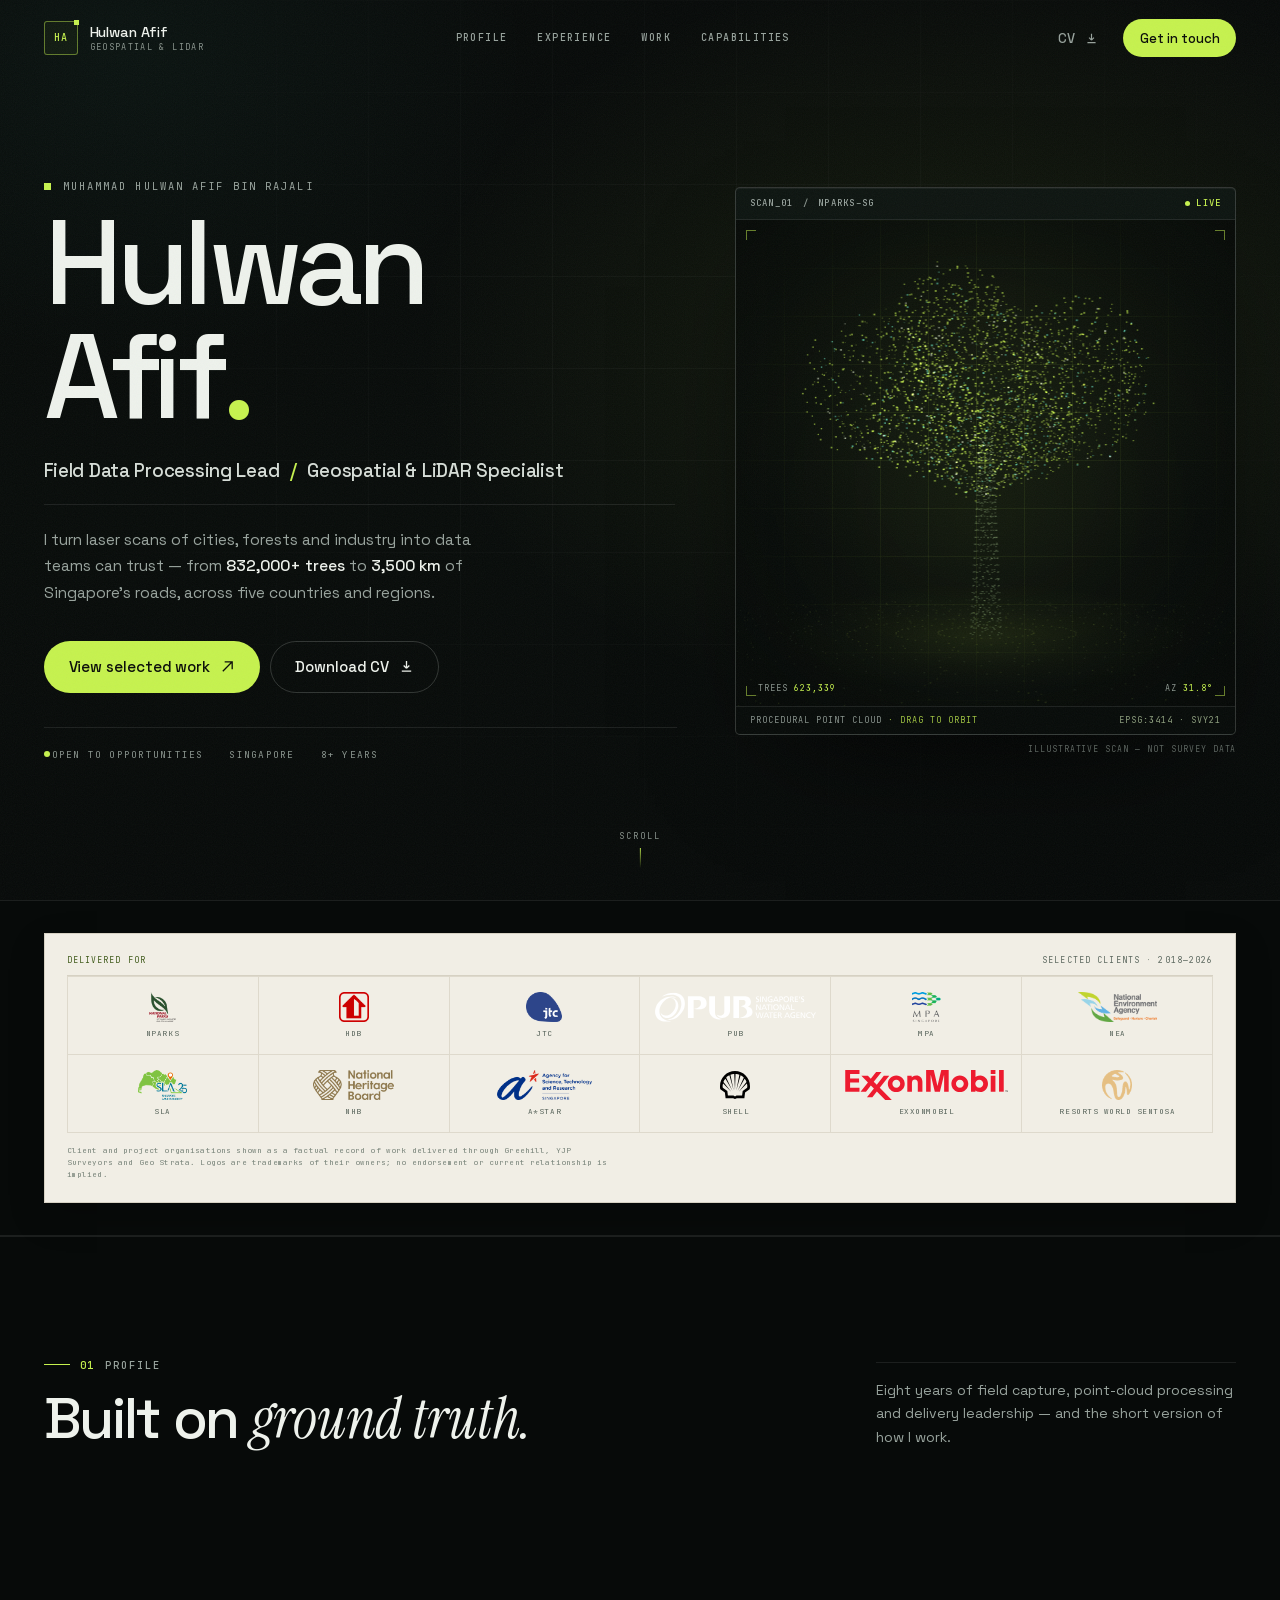
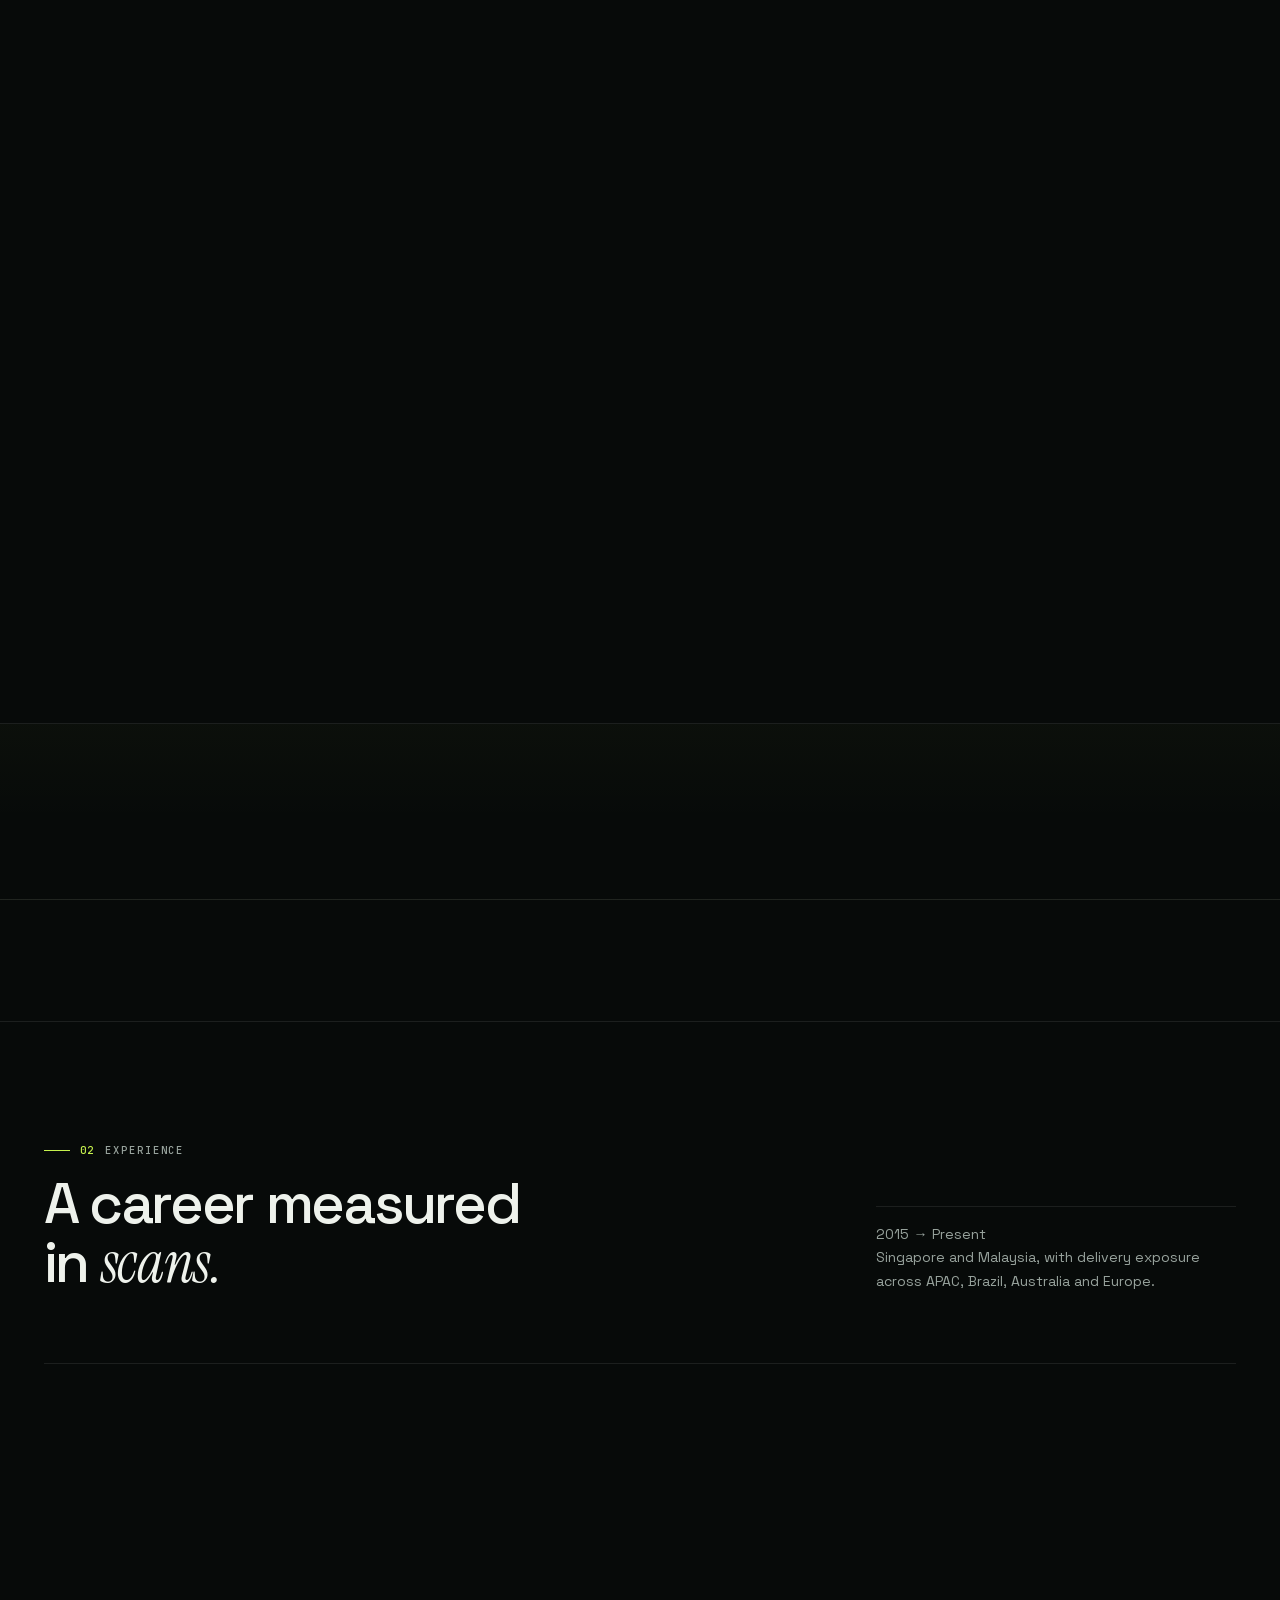
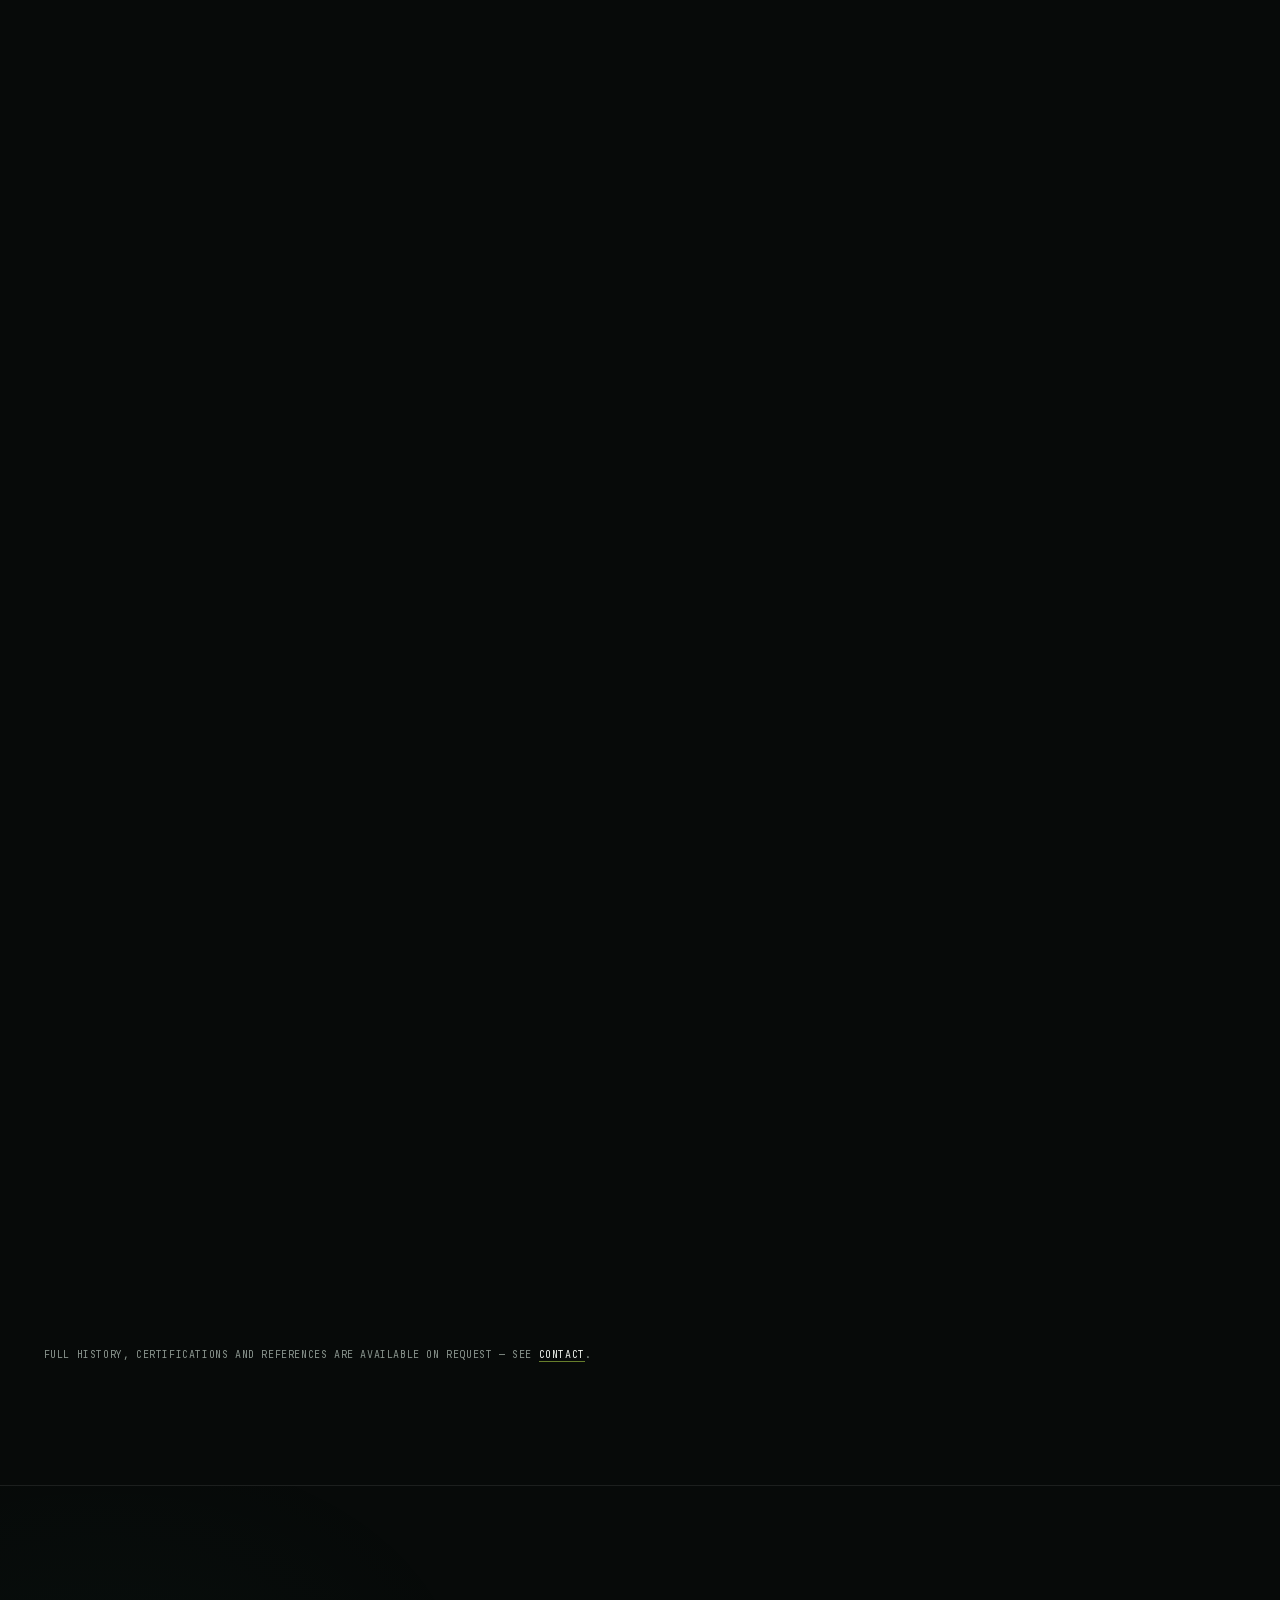
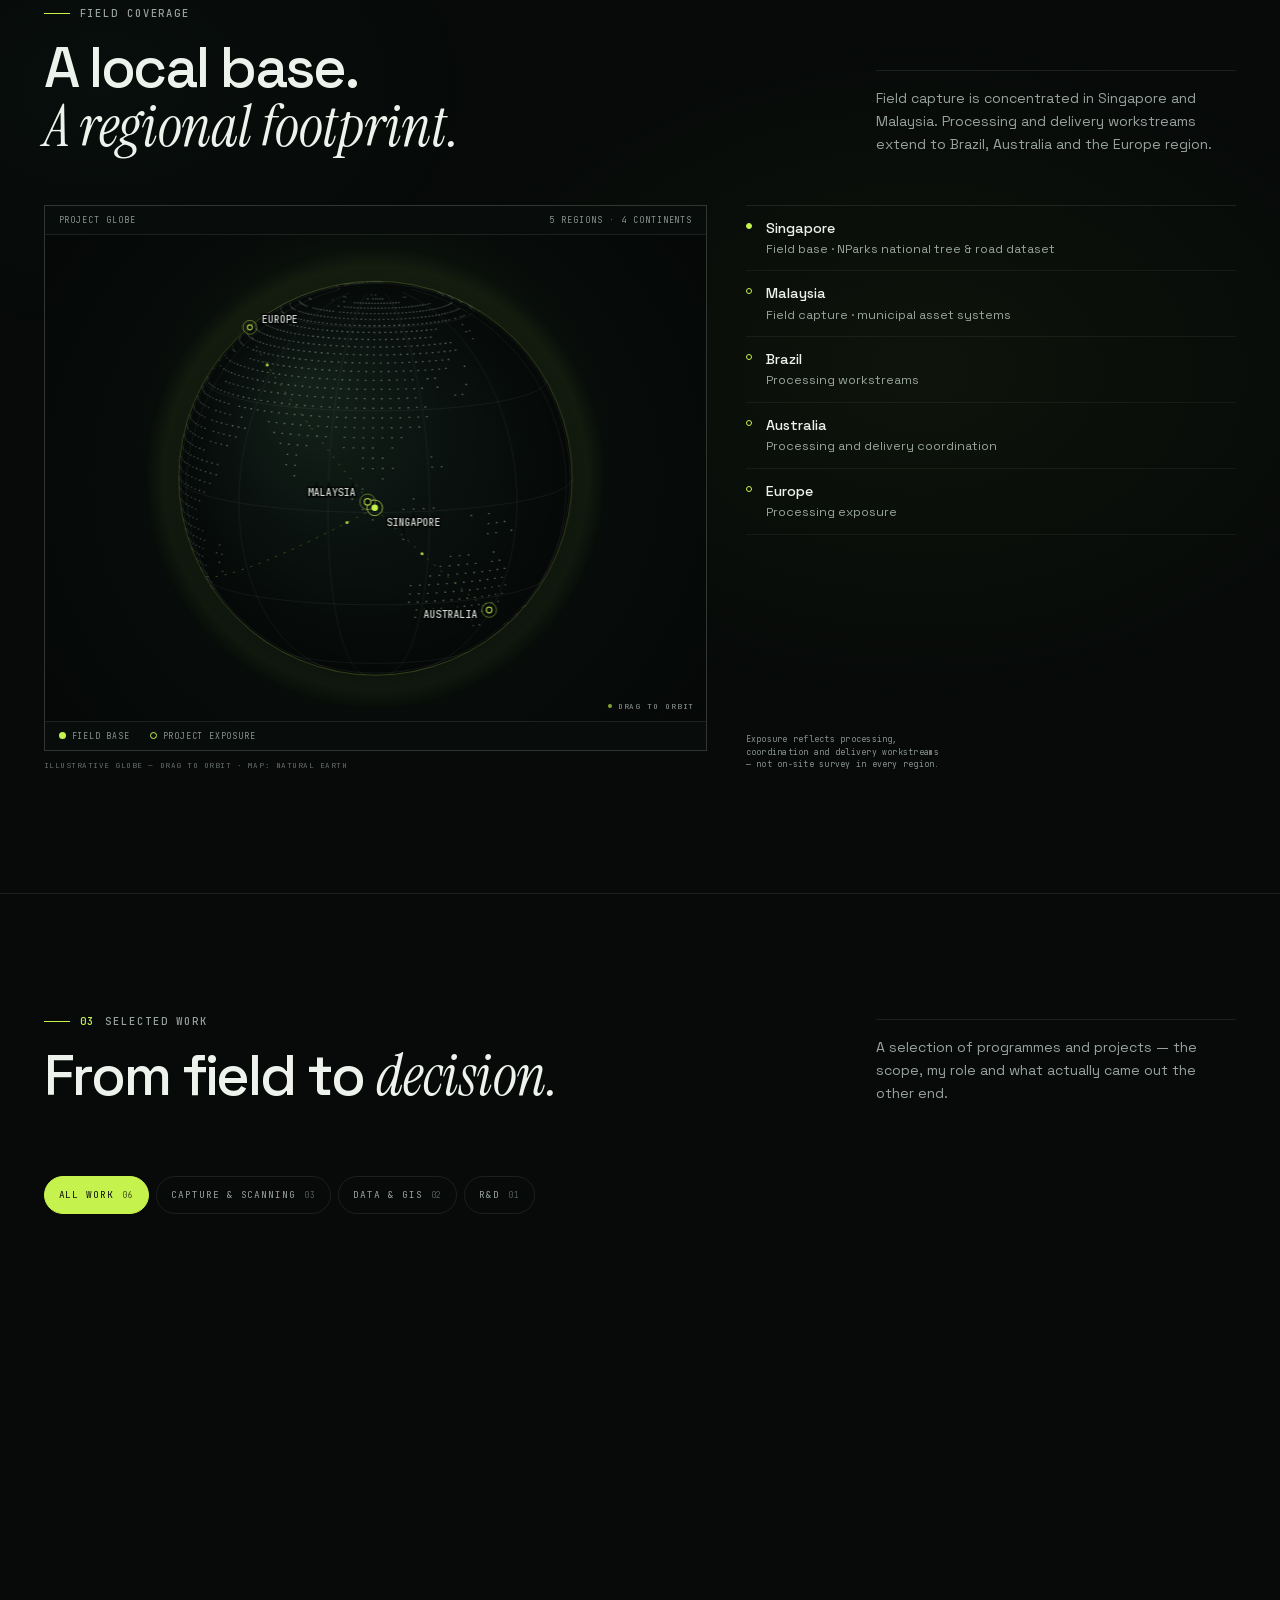
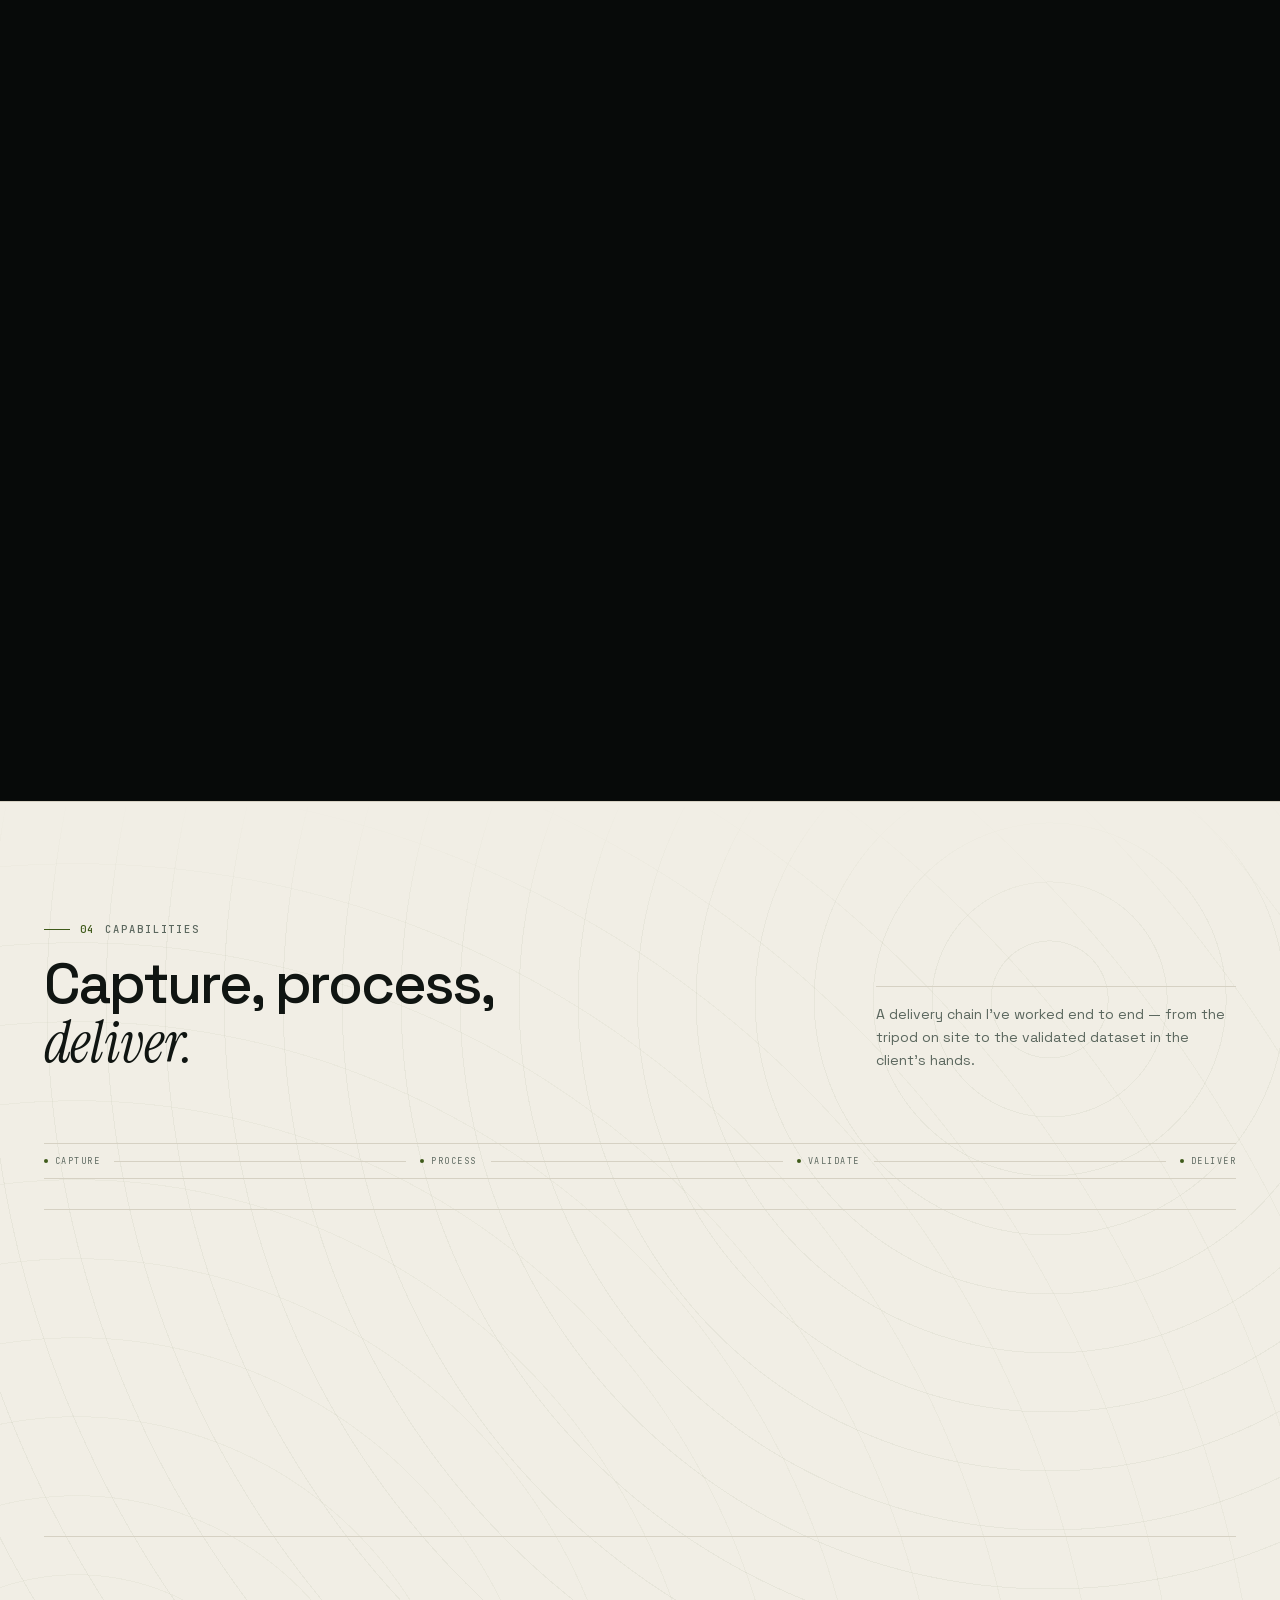
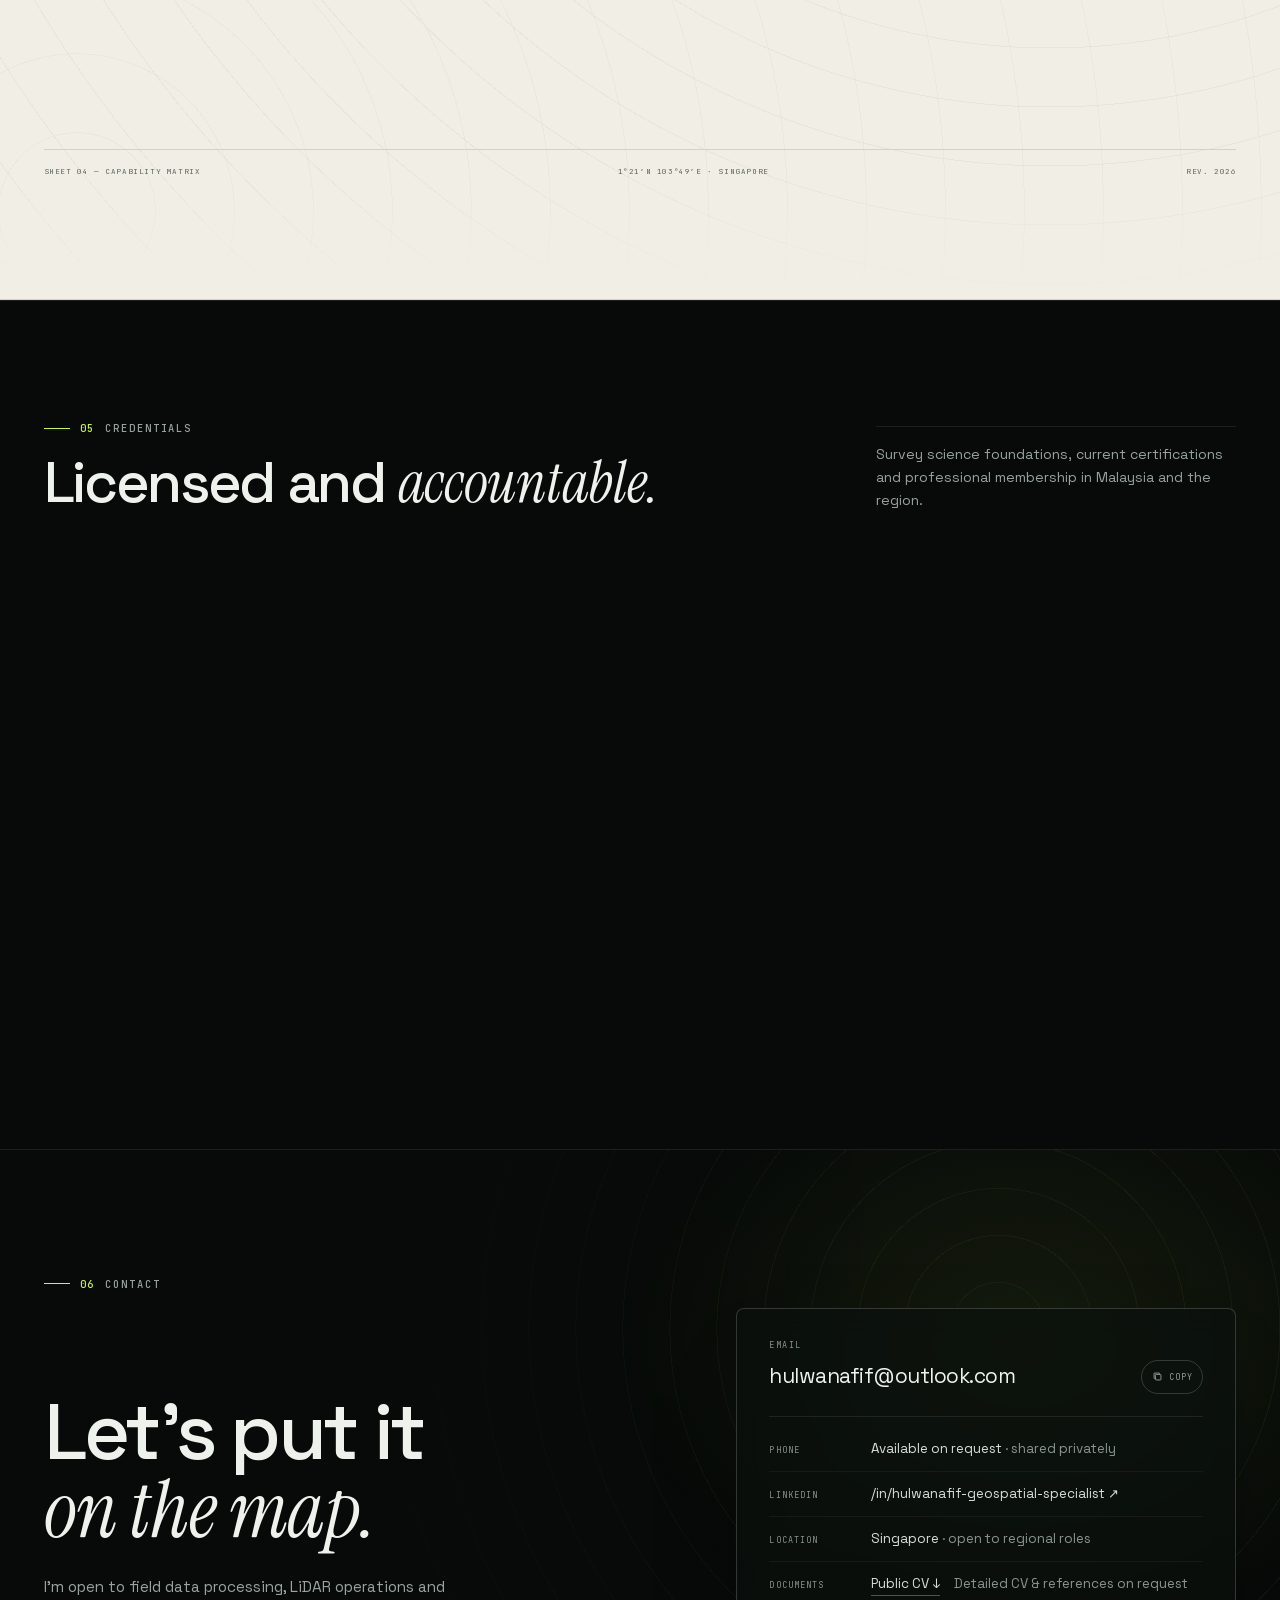
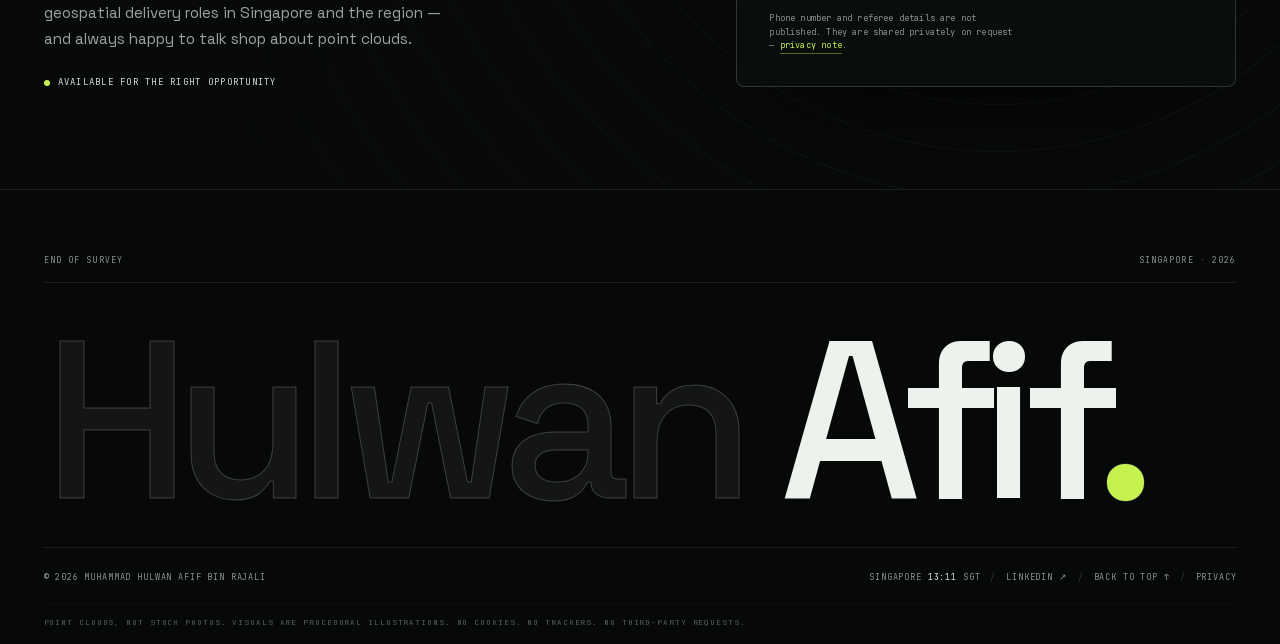
==== commit 9e5b7d97: "Add selected client logo sheet" ====
--- a/index.html
+++ b/index.html
@@ -160,44 +160,34 @@
         </div>
       </div>
 
-      <a class="hero__scroll" href="#profile" aria-label="Scroll to profile">
+      <a class="hero__scroll" href="#clients" aria-label="Scroll to selected clients">
         <span>Scroll</span><i aria-hidden="true"></i>
       </a>
     </section>
 
-    <!-- ================= CLIENT TICKER ================= -->
-    <section class="ticker" aria-label="Selected clients and agencies">
-      <div class="ticker__label">Delivered for</div>
-      <div class="ticker__viewport">
-        <div class="ticker__track" id="ticker-track">
-          <div class="ticker__group">
-            <span>NParks Singapore</span><i aria-hidden="true">◆</i>
-            <span>JTC</span><i aria-hidden="true">◆</i>
-            <span>PUB</span><i aria-hidden="true">◆</i>
-            <span>MPA</span><i aria-hidden="true">◆</i>
-            <span>HDB</span><i aria-hidden="true">◆</i>
-            <span>SLA</span><i aria-hidden="true">◆</i>
-            <span>NEA</span><i aria-hidden="true">◆</i>
-            <span>NHB</span><i aria-hidden="true">◆</i>
-            <span>Shell</span><i aria-hidden="true">◆</i>
-            <span>ExxonMobil</span><i aria-hidden="true">◆</i>
-            <span>Resorts World Sentosa</span><i aria-hidden="true">◆</i>
-            <span>A*STAR</span><i aria-hidden="true">◆</i>
-          </div>
-          <div class="ticker__group" aria-hidden="true">
-            <span>NParks Singapore</span><i>◆</i>
-            <span>JTC</span><i>◆</i>
-            <span>PUB</span><i>◆</i>
-            <span>MPA</span><i>◆</i>
-            <span>HDB</span><i>◆</i>
-            <span>SLA</span><i>◆</i>
-            <span>NEA</span><i>◆</i>
-            <span>NHB</span><i>◆</i>
-            <span>Shell</span><i>◆</i>
-            <span>ExxonMobil</span><i>◆</i>
-            <span>Resorts World Sentosa</span><i>◆</i>
-            <span>A*STAR</span><i>◆</i>
-          </div>
+    <!-- ================= CLIENT SHEET ================= -->
+    <section class="clients" id="clients" aria-label="Selected clients and project organisations">
+      <div class="wrap">
+        <div class="clients__sheet">
+          <div class="clients__head">
+            <p>Delivered for</p>
+            <p>Selected clients <span aria-hidden="true">·</span> 2018—2026</p>
+          </div>
+          <ul class="clients__grid">
+            <li><img src="assets/img/clients/nparks.png" alt="" loading="lazy" decoding="async"><span>NParks</span></li>
+            <li><img src="assets/img/clients/hdb.png" alt="" loading="lazy" decoding="async"><span>HDB</span></li>
+            <li><img src="assets/img/clients/jtc.png" alt="" loading="lazy" decoding="async"><span>JTC</span></li>
+            <li><img src="assets/img/clients/pub.svg" alt="" loading="lazy" decoding="async"><span>PUB</span></li>
+            <li><img src="assets/img/clients/mpa.png" alt="" loading="lazy" decoding="async"><span>MPA</span></li>
+            <li><img src="assets/img/clients/nea.png" alt="" loading="lazy" decoding="async"><span>NEA</span></li>
+            <li><img src="assets/img/clients/sla.png" alt="" loading="lazy" decoding="async"><span>SLA</span></li>
+            <li><img src="assets/img/clients/nhb.png" alt="" loading="lazy" decoding="async"><span>NHB</span></li>
+            <li><img src="assets/img/clients/astar.png" alt="" loading="lazy" decoding="async"><span>A*STAR</span></li>
+            <li><img src="assets/img/clients/shell.svg" alt="" loading="lazy" decoding="async"><span>Shell</span></li>
+            <li><img src="assets/img/clients/exxonmobil.svg" alt="" loading="lazy" decoding="async"><span>ExxonMobil</span></li>
+            <li><img src="assets/img/clients/rws.png" alt="" loading="lazy" decoding="async"><span>Resorts World Sentosa</span></li>
+          </ul>
+          <p class="clients__note">Client and project organisations shown as a factual record of work delivered through Greehill, YJP Surveyors and Geo Strata. Logos are trademarks of their owners; no endorsement or current relationship is implied.</p>
         </div>
       </div>
     </section>
--- a/assets/css/styles.css
+++ b/assets/css/styles.css
@@ -692,6 +692,95 @@
   0% { transform: scaleY(0); opacity: 0; }
   30% { opacity: 1; }
   100% { transform: scaleY(1); opacity: 0; }
+}
+
+/* ---------- client sheet ---------- */
+
+.clients {
+  padding: clamp(20px, 2.6vw, 32px) 0;
+  border-top: 1px solid var(--line);
+  border-bottom: 1px solid var(--line);
+}
+.clients__sheet {
+  background: #f1eee5;
+  color: #101512;
+  border: 1px solid #d6d1c3;
+  padding: clamp(14px, 1.8vw, 22px);
+  box-shadow: 0 14px 34px rgba(0, 0, 0, 0.18);
+}
+.clients__head {
+  display: flex;
+  justify-content: space-between;
+  align-items: baseline;
+  gap: 16px;
+  padding-bottom: 11px;
+  border-bottom: 1px solid #d6d1c3;
+  font: 400 8px/1 var(--mono);
+  letter-spacing: 0.14em;
+  text-transform: uppercase;
+  color: #5b675e;
+}
+.clients__head p { margin: 0; }
+.clients__head p:first-child { color: #3f5a1a; }
+.clients__grid {
+  display: grid;
+  grid-template-columns: repeat(6, minmax(0, 1fr));
+  margin: 0;
+  padding: 0;
+  list-style: none;
+  border-left: 1px solid #ded9cc;
+  border-top: 1px solid #ded9cc;
+}
+.clients__grid li {
+  display: flex;
+  flex-direction: column;
+  align-items: center;
+  justify-content: center;
+  gap: 7px;
+  min-height: 78px;
+  padding: 10px 8px;
+  border-right: 1px solid #ded9cc;
+  border-bottom: 1px solid #ded9cc;
+  text-align: center;
+  transition: background 0.2s;
+}
+.clients__grid li:hover { background: rgba(63, 90, 26, 0.04); }
+.clients__grid img {
+  display: block;
+  width: auto;
+  height: auto;
+  max-width: 100%;
+  max-height: 30px;
+  object-fit: contain;
+}
+.clients__grid span {
+  font: 400 7.5px/1.3 var(--mono);
+  letter-spacing: 0.07em;
+  text-transform: uppercase;
+  color: #5b675e;
+}
+.clients__note {
+  margin-top: 11px;
+  font: 400 7.5px/1.6 var(--mono);
+  letter-spacing: 0.02em;
+  color: #7a857b;
+  max-width: 110ch;
+}
+
+@media (max-width: 1024px) {
+  .clients__grid { grid-template-columns: repeat(4, minmax(0, 1fr)); }
+}
+@media (max-width: 760px) {
+  .clients { padding: 16px 0; }
+  .clients__sheet { padding: 12px; }
+  .clients__grid { grid-template-columns: repeat(3, minmax(0, 1fr)); }
+  .clients__grid li { min-height: 70px; padding: 8px 5px; gap: 6px; }
+  .clients__grid img { max-height: 26px; }
+  .clients__head { font-size: 7px; letter-spacing: 0.1em; }
+  .clients__note { font-size: 7px; }
+}
+@media (max-width: 380px) {
+  .clients__grid { grid-template-columns: repeat(2, minmax(0, 1fr)); }
 }
 
 /* ---------- ticker ---------- */
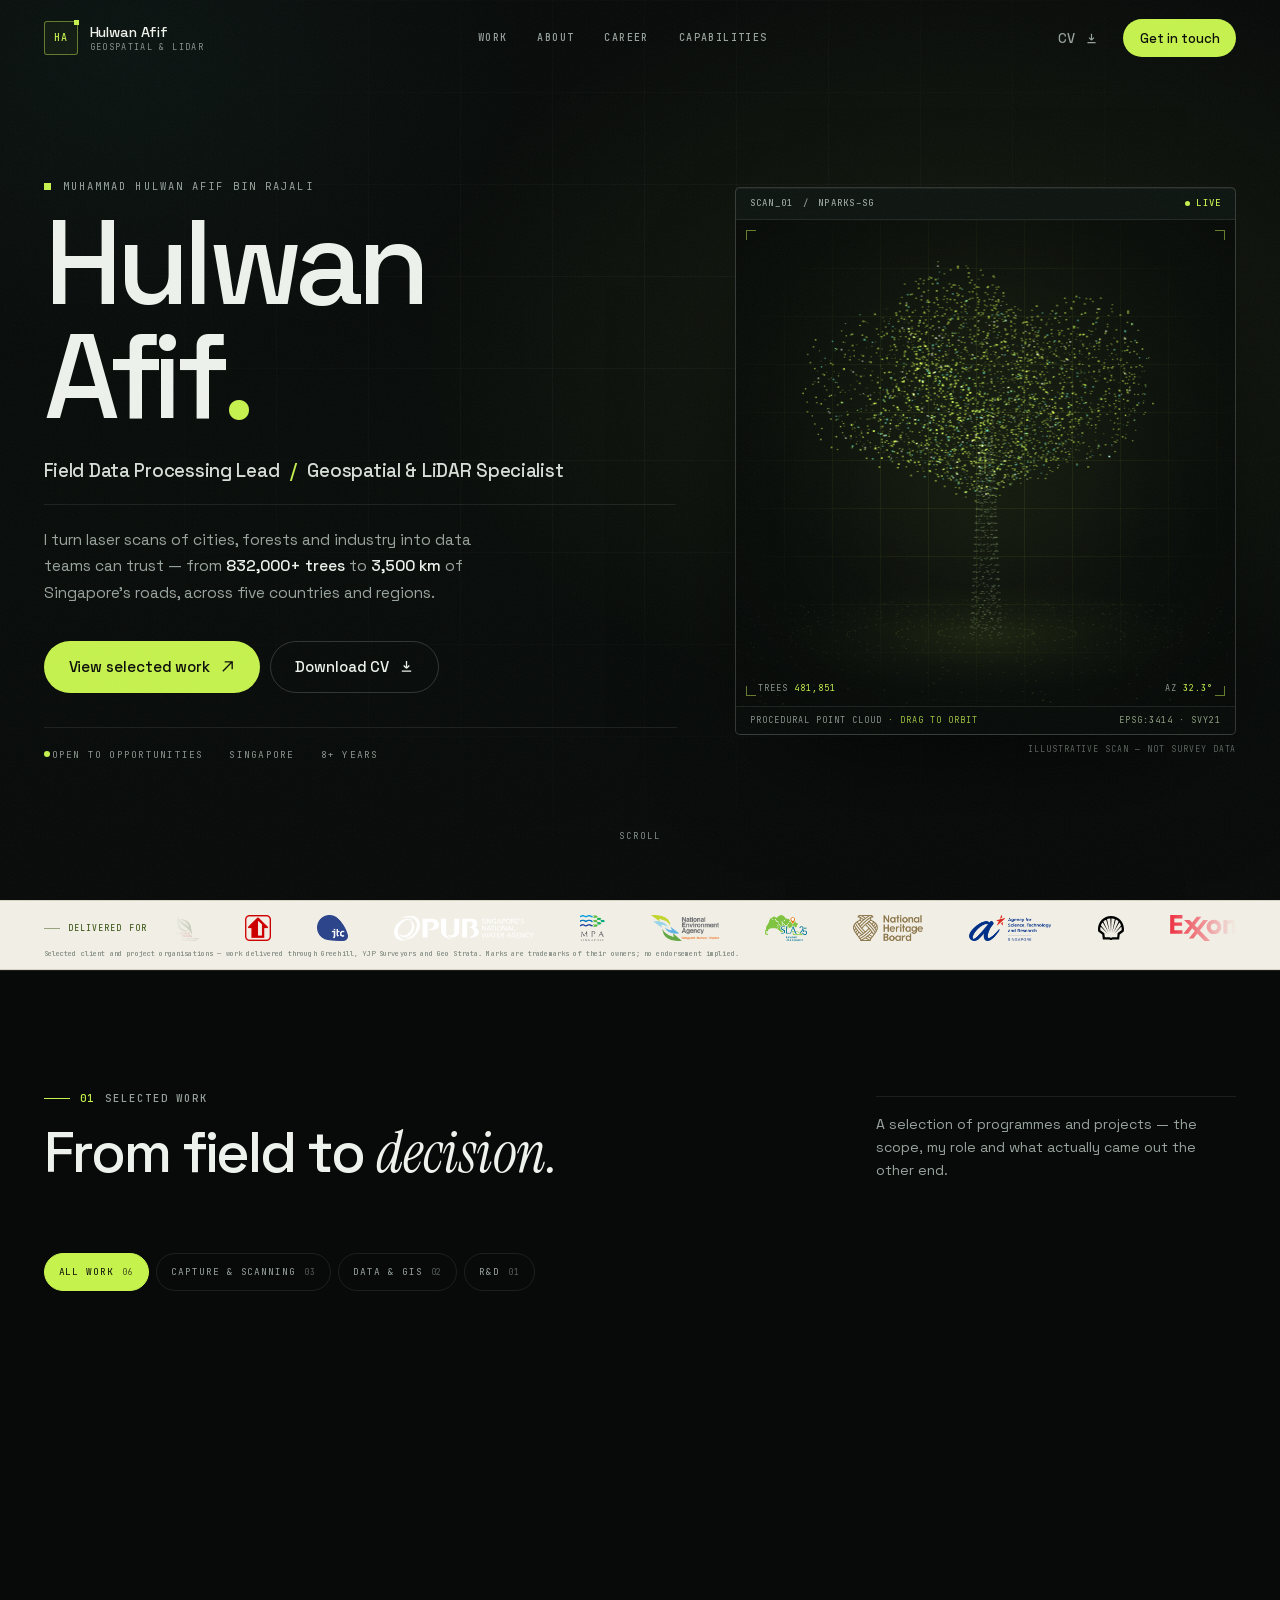
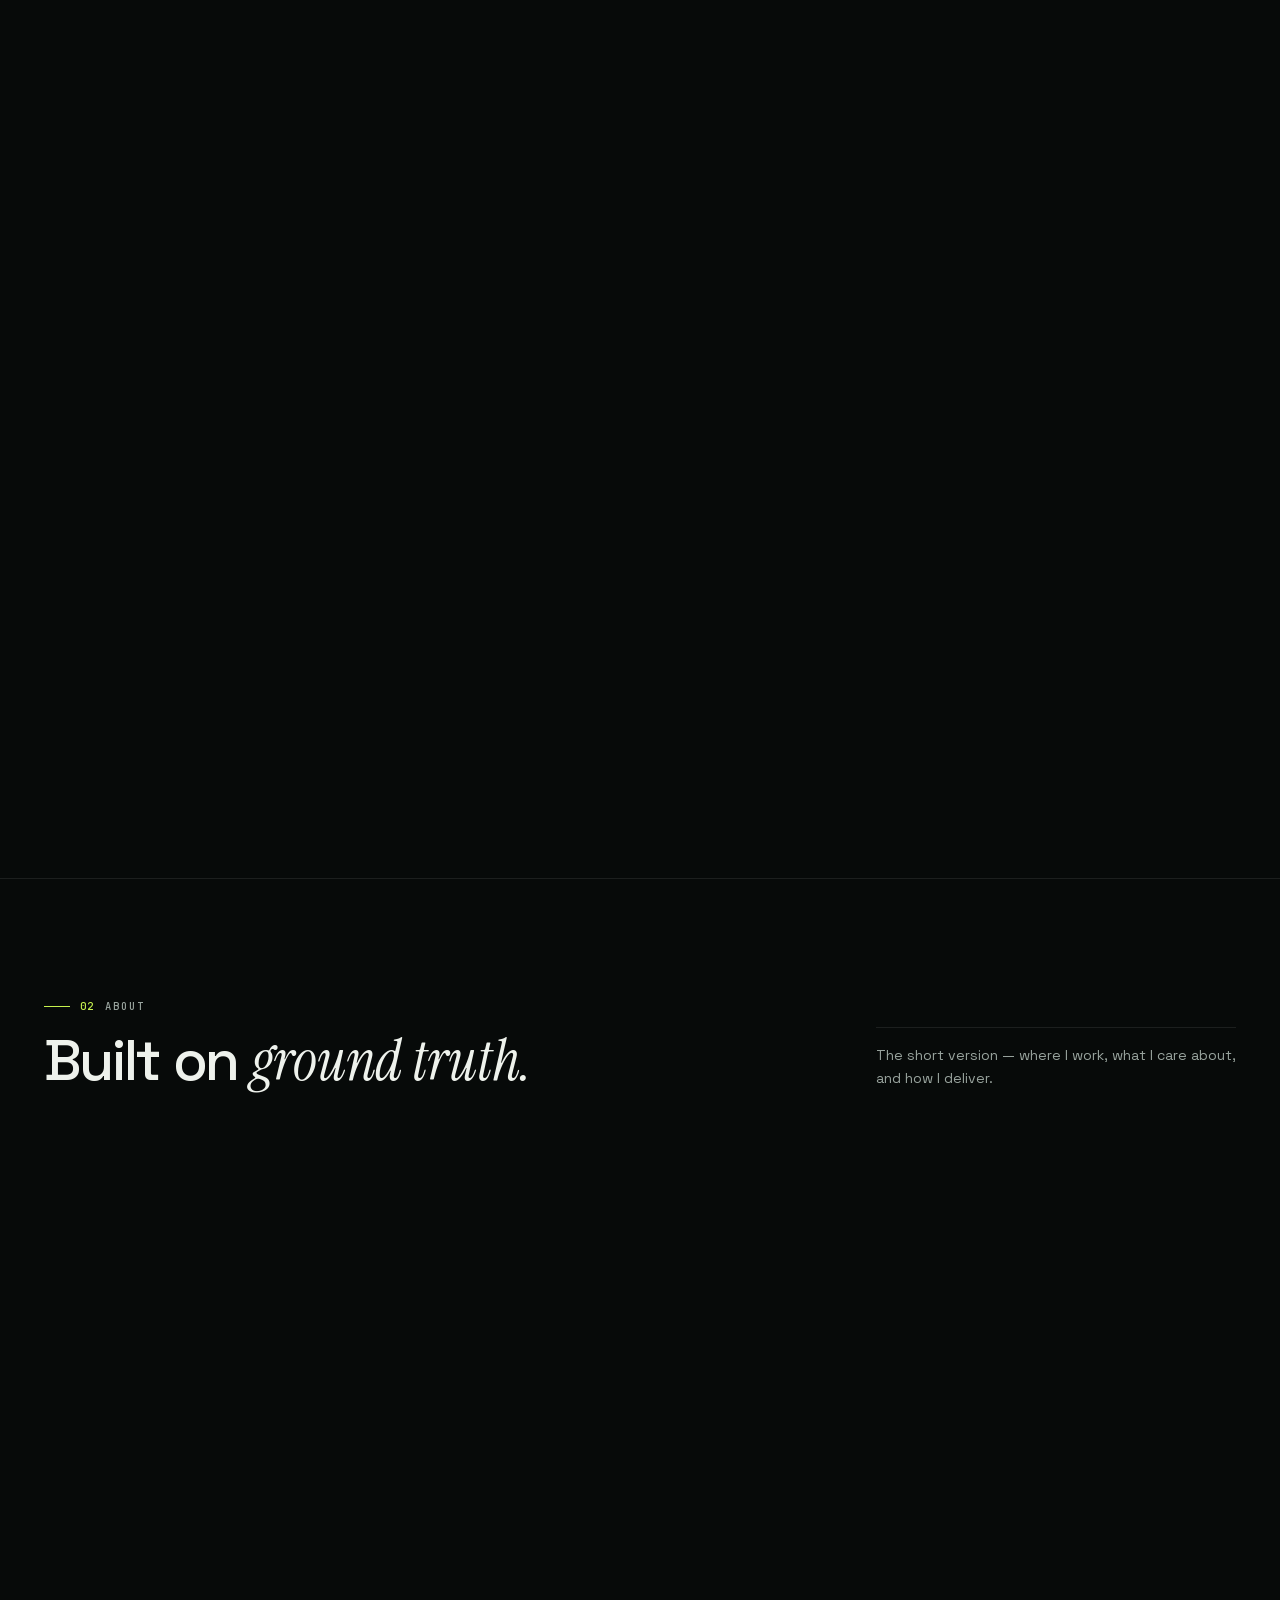
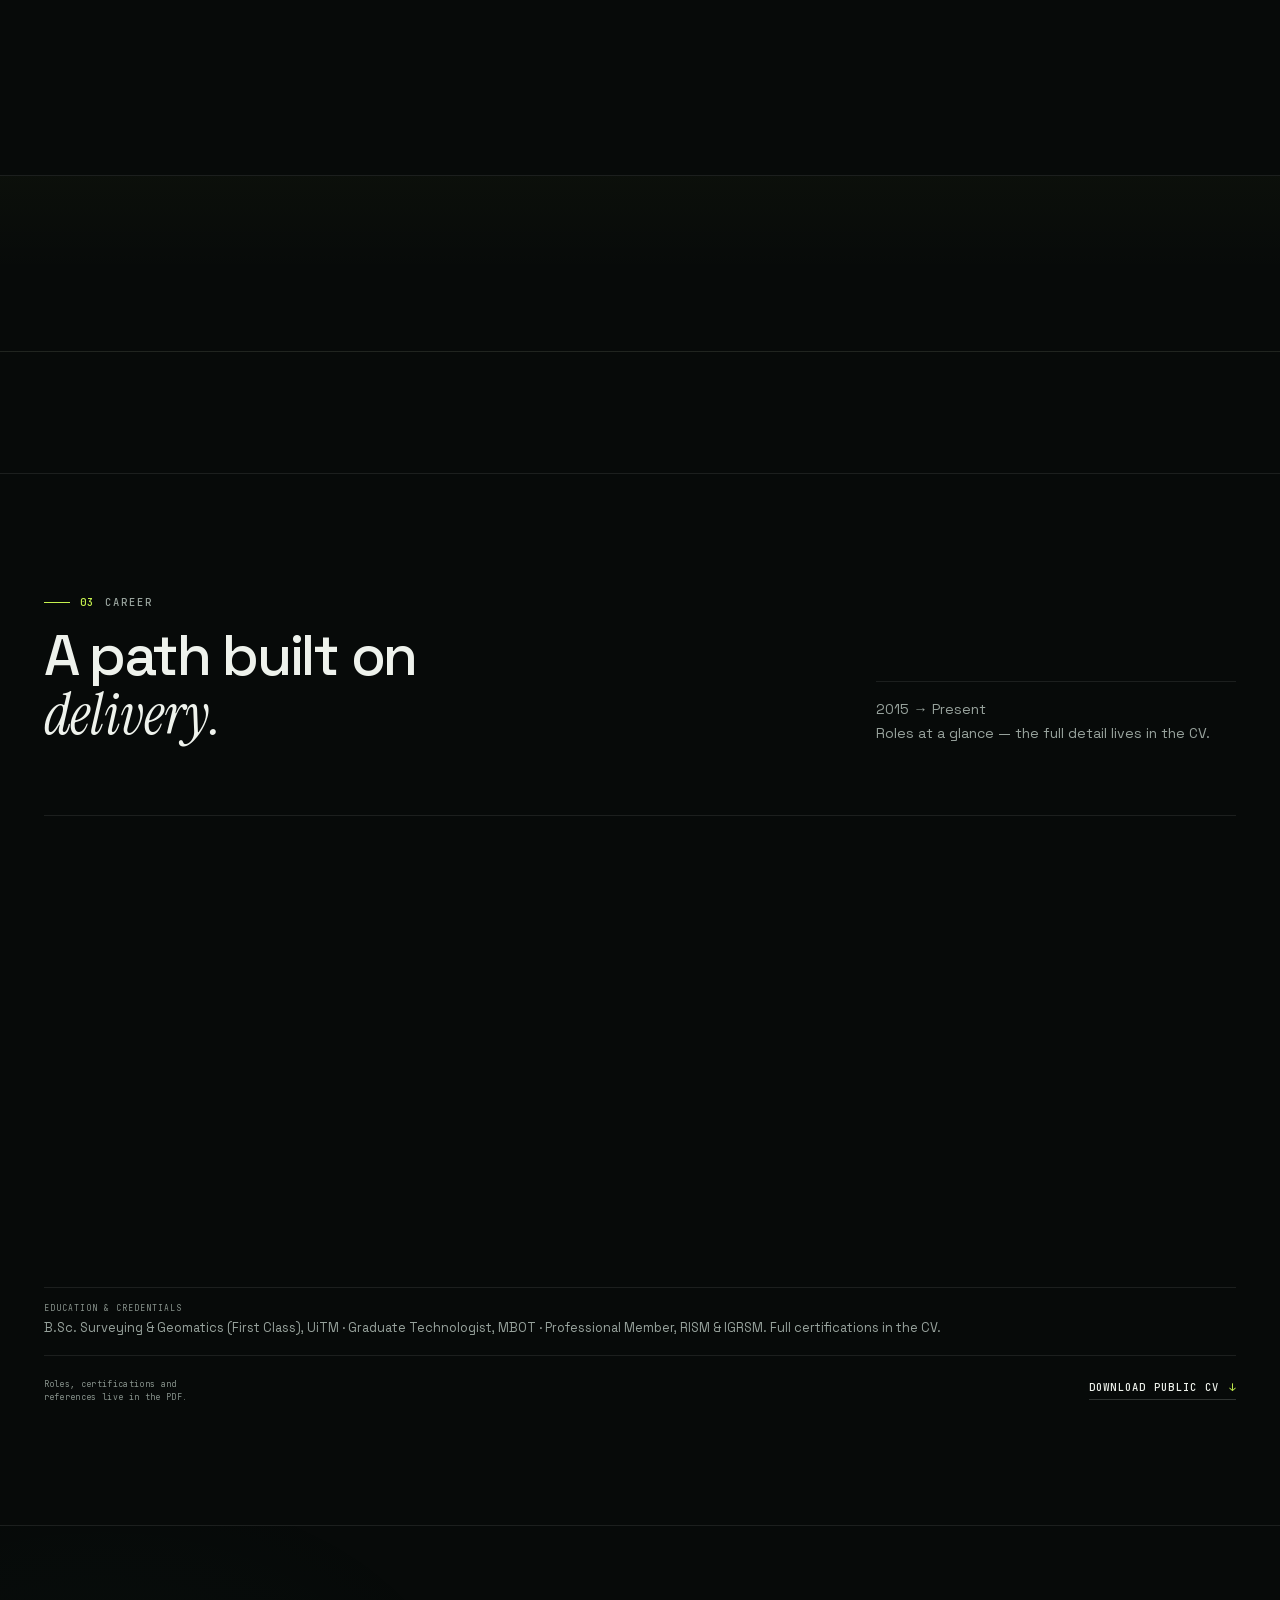
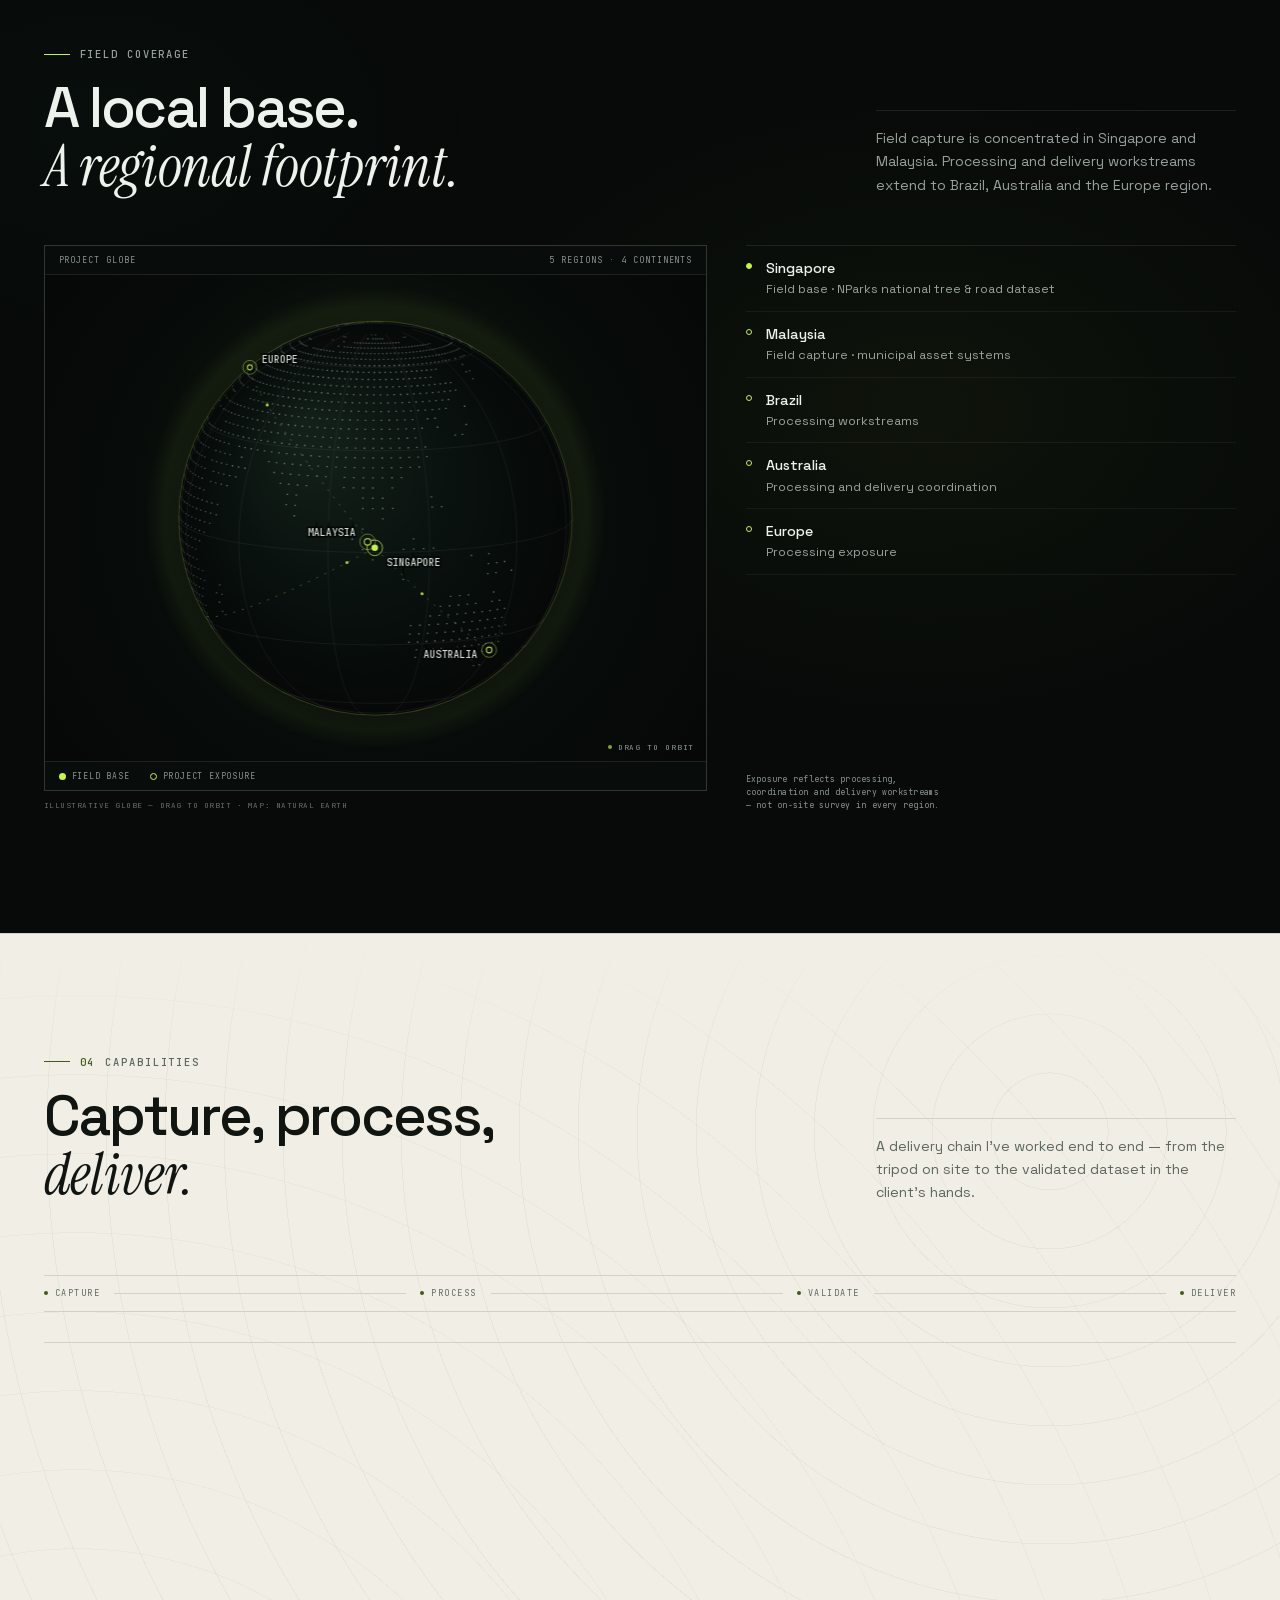
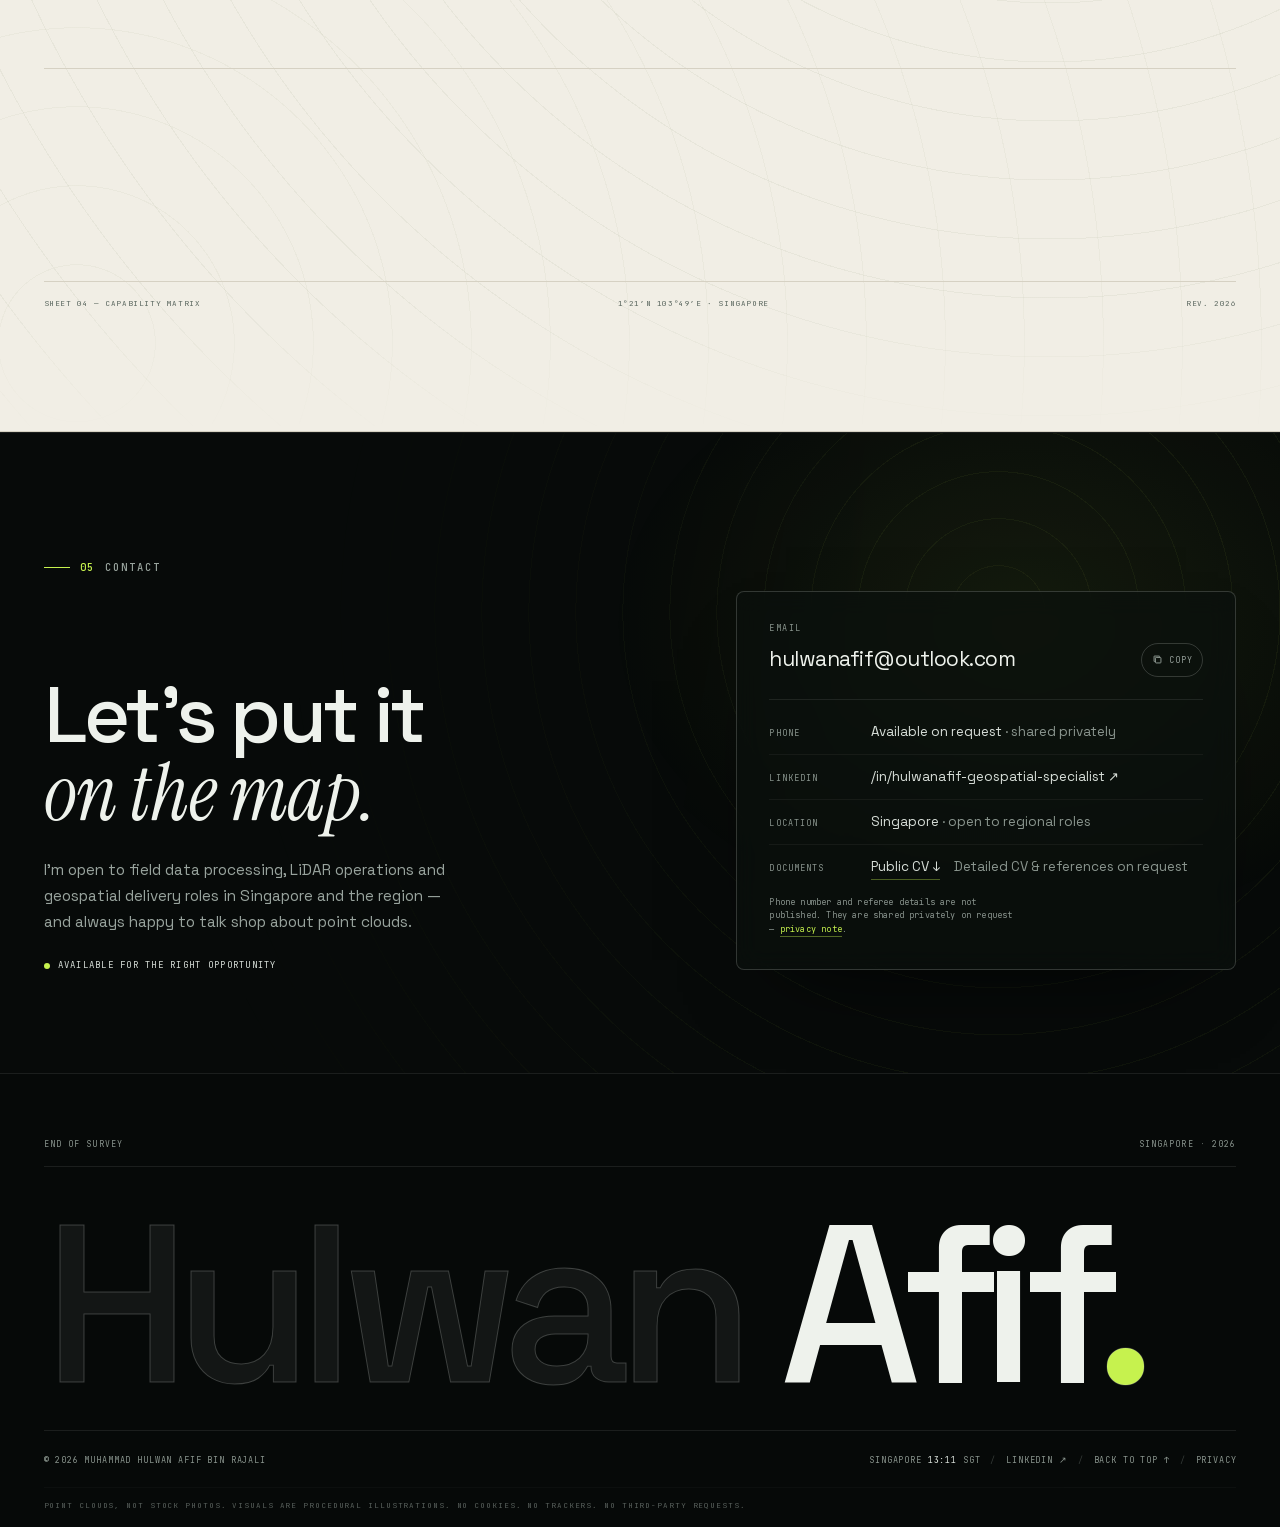
==== commit 23d87026: "Restructure: portfolio-first, compact career, slim client strip" ====
--- a/index.html
+++ b/index.html
@@ -63,9 +63,9 @@
       </a>
 
       <nav class="nav" aria-label="Primary">
-        <a class="nav__link" href="#profile" data-section="profile">Profile</a>
-        <a class="nav__link" href="#experience" data-section="experience">Experience</a>
         <a class="nav__link" href="#work" data-section="work">Work</a>
+        <a class="nav__link" href="#profile" data-section="profile">About</a>
+        <a class="nav__link" href="#experience" data-section="experience">Career</a>
         <a class="nav__link" href="#capabilities" data-section="capabilities">Capabilities</a>
       </nav>
 
@@ -84,12 +84,11 @@
 
   <div class="mobile-menu" id="mobile-menu" role="dialog" aria-modal="true" aria-label="Site menu" hidden>
     <nav class="mobile-menu__nav" aria-label="Mobile">
-      <a href="#profile"><span>01</span>Profile</a>
-      <a href="#experience"><span>02</span>Experience</a>
-      <a href="#work"><span>03</span>Work</a>
+      <a href="#work"><span>01</span>Work</a>
+      <a href="#profile"><span>02</span>About</a>
+      <a href="#experience"><span>03</span>Career</a>
       <a href="#capabilities"><span>04</span>Capabilities</a>
-      <a href="#credentials"><span>05</span>Credentials</a>
-      <a href="#contact"><span>06</span>Contact</a>
+      <a href="#contact"><span>05</span>Contact</a>
     </nav>
     <div class="mobile-menu__foot">
       <a href="https://linkedin.com/in/hulwanafif-geospatial-specialist" target="_blank" rel="me noopener" data-email data-email-show>Email via LinkedIn</a>
@@ -160,34 +159,185 @@
         </div>
       </div>
 
-      <a class="hero__scroll" href="#clients" aria-label="Scroll to selected clients">
+      <a class="hero__scroll" href="#work" aria-label="Scroll to selected work">
         <span>Scroll</span><i aria-hidden="true"></i>
       </a>
     </section>
 
-    <!-- ================= CLIENT SHEET ================= -->
+    <!-- ================= CLIENT STRIP ================= -->
     <section class="clients" id="clients" aria-label="Selected clients and project organisations">
       <div class="wrap">
-        <div class="clients__sheet">
-          <div class="clients__head">
-            <p>Delivered for</p>
-            <p>Selected clients <span aria-hidden="true">·</span> 2018—2026</p>
-          </div>
-          <ul class="clients__grid">
-            <li><img src="assets/img/clients/nparks.png" alt="" loading="lazy" decoding="async"><span>NParks</span></li>
-            <li><img src="assets/img/clients/hdb.png" alt="" loading="lazy" decoding="async"><span>HDB</span></li>
-            <li><img src="assets/img/clients/jtc.png" alt="" loading="lazy" decoding="async"><span>JTC</span></li>
-            <li><img src="assets/img/clients/pub.svg" alt="" loading="lazy" decoding="async"><span>PUB</span></li>
-            <li><img src="assets/img/clients/mpa.png" alt="" loading="lazy" decoding="async"><span>MPA</span></li>
-            <li><img src="assets/img/clients/nea.png" alt="" loading="lazy" decoding="async"><span>NEA</span></li>
-            <li><img src="assets/img/clients/sla.png" alt="" loading="lazy" decoding="async"><span>SLA</span></li>
-            <li><img src="assets/img/clients/nhb.png" alt="" loading="lazy" decoding="async"><span>NHB</span></li>
-            <li><img src="assets/img/clients/astar.png" alt="" loading="lazy" decoding="async"><span>A*STAR</span></li>
-            <li><img src="assets/img/clients/shell.svg" alt="" loading="lazy" decoding="async"><span>Shell</span></li>
-            <li><img src="assets/img/clients/exxonmobil.svg" alt="" loading="lazy" decoding="async"><span>ExxonMobil</span></li>
-            <li><img src="assets/img/clients/rws.png" alt="" loading="lazy" decoding="async"><span>Resorts World Sentosa</span></li>
-          </ul>
-          <p class="clients__note">Client and project organisations shown as a factual record of work delivered through Greehill, YJP Surveyors and Geo Strata. Logos are trademarks of their owners; no endorsement or current relationship is implied.</p>
+        <div class="clients__bar">
+          <p class="clients__label">Delivered for</p>
+          <div class="clients__viewport">
+            <div class="clients__track">
+              <div class="clients__group">
+              <img src="assets/img/clients/nparks.png" alt="NParks" loading="lazy" decoding="async">
+              <img src="assets/img/clients/hdb.png" alt="HDB" loading="lazy" decoding="async">
+              <img src="assets/img/clients/jtc.png" alt="JTC" loading="lazy" decoding="async">
+              <img src="assets/img/clients/pub.svg" alt="PUB" loading="lazy" decoding="async">
+              <img src="assets/img/clients/mpa.png" alt="MPA" loading="lazy" decoding="async">
+              <img src="assets/img/clients/nea.png" alt="NEA" loading="lazy" decoding="async">
+              <img src="assets/img/clients/sla.png" alt="SLA" loading="lazy" decoding="async">
+              <img src="assets/img/clients/nhb.png" alt="NHB" loading="lazy" decoding="async">
+              <img src="assets/img/clients/astar.png" alt="A*STAR" loading="lazy" decoding="async">
+              <img src="assets/img/clients/shell.svg" alt="Shell" loading="lazy" decoding="async">
+              <img src="assets/img/clients/exxonmobil.svg" alt="ExxonMobil" loading="lazy" decoding="async">
+              <img src="assets/img/clients/rws.png" alt="Resorts World Sentosa" loading="lazy" decoding="async">
+              </div>
+              <div class="clients__group" aria-hidden="true">
+              <img src="assets/img/clients/nparks.png" alt="" loading="lazy" decoding="async">
+              <img src="assets/img/clients/hdb.png" alt="" loading="lazy" decoding="async">
+              <img src="assets/img/clients/jtc.png" alt="" loading="lazy" decoding="async">
+              <img src="assets/img/clients/pub.svg" alt="" loading="lazy" decoding="async">
+              <img src="assets/img/clients/mpa.png" alt="" loading="lazy" decoding="async">
+              <img src="assets/img/clients/nea.png" alt="" loading="lazy" decoding="async">
+              <img src="assets/img/clients/sla.png" alt="" loading="lazy" decoding="async">
+              <img src="assets/img/clients/nhb.png" alt="" loading="lazy" decoding="async">
+              <img src="assets/img/clients/astar.png" alt="" loading="lazy" decoding="async">
+              <img src="assets/img/clients/shell.svg" alt="" loading="lazy" decoding="async">
+              <img src="assets/img/clients/exxonmobil.svg" alt="" loading="lazy" decoding="async">
+              <img src="assets/img/clients/rws.png" alt="" loading="lazy" decoding="async">
+              </div>
+            </div>
+          </div>
+        </div>
+        <p class="clients__note">Selected client and project organisations — work delivered through Greehill, YJP Surveyors and Geo Strata. Marks are trademarks of their owners; no endorsement implied.</p>
+      </div>
+    </section>
+
+    <!-- ================= WORK ================= -->
+    <section class="section" id="work">
+      <div class="wrap">
+        <div class="section-head">
+          <div>
+            <p class="label"><b>01</b> Selected work</p>
+            <h2>From field to <span class="serif">decision.</span></h2>
+          </div>
+          <p class="section-head__note">A selection of programmes and projects — the scope, my role and what actually came out the other end.</p>
+        </div>
+
+        <div class="filters" role="group" aria-label="Filter selected work" aria-controls="work-grid">
+          <button class="filter is-active" data-filter="all" aria-pressed="true">All work <span>06</span></button>
+          <button class="filter" data-filter="capture" aria-pressed="false">Capture &amp; scanning <span>03</span></button>
+          <button class="filter" data-filter="data" aria-pressed="false">Data &amp; GIS <span>02</span></button>
+          <button class="filter" data-filter="rnd" aria-pressed="false">R&amp;D <span>01</span></button>
+        </div>
+
+        <div class="work-grid" id="work-grid">
+                    <article class="card reveal" id="project-nparks" data-cat="capture">
+            <div class="card__thumb">
+              <canvas data-scene="canopy" aria-hidden="true"></canvas>
+              <span class="card__scan" aria-hidden="true"></span>
+              <span class="card__no">01</span>
+              <span class="card__cat">LiDAR &amp; AI</span>
+            </div>
+            <div class="card__body">
+              <p class="card__meta">NParks Singapore <span>·</span> 2023 — Now</p>
+              <h3>National tree &amp; road network digital twin</h3>
+              <p class="card__desc">LiDAR delivery and semantic tree extraction at national scale — 832,000+ trees and ~3,500 km of road, validated and handed over.</p>
+              <p class="card__result"><b>40%</b> workflow gain</p>
+              <div class="card__tags"><span>Mobile LiDAR</span><span>TSE</span><span>QC</span></div>
+              <a class="card__cta" href="#project-nparks" data-project="nparks">View case study
+                <svg viewBox="0 0 16 16" aria-hidden="true" fill="none" stroke="currentColor" stroke-width="1.4"><path d="M3 8h10M9 4l4 4-4 4"/></svg>
+              </a>
+            </div>
+          </article>
+
+          <article class="card reveal" id="project-refinery" data-cat="capture" data-delay="1">
+            <div class="card__thumb">
+              <canvas data-scene="refinery" aria-hidden="true"></canvas>
+              <span class="card__scan" aria-hidden="true"></span>
+              <span class="card__no">02</span>
+              <span class="card__cat">Industrial</span>
+            </div>
+            <div class="card__body">
+              <p class="card__meta">Shell · ExxonMobil · SRC · Vopak</p>
+              <h3>Refinery &amp; industrial as-built scanning</h3>
+              <p class="card__desc">Terrestrial 3D scanning inside live process plants, turning dense pipework and structures into reliable as-built records.</p>
+              <p class="card__result"><b>4</b> operating clients</p>
+              <div class="card__tags"><span>Terrestrial LiDAR</span><span>As-built</span></div>
+              <a class="card__cta" href="#project-refinery" data-project="refinery">View case study
+                <svg viewBox="0 0 16 16" aria-hidden="true" fill="none" stroke="currentColor" stroke-width="1.4"><path d="M3 8h10M9 4l4 4-4 4"/></svg>
+              </a>
+            </div>
+          </article>
+
+          <article class="card reveal" id="project-heritage" data-cat="capture" data-delay="2">
+            <div class="card__thumb">
+              <canvas data-scene="heritage" aria-hidden="true"></canvas>
+              <span class="card__scan" aria-hidden="true"></span>
+              <span class="card__no">03</span>
+              <span class="card__cat">Built environment</span>
+            </div>
+            <div class="card__body">
+              <p class="card__meta">NHB · Resorts World Sentosa</p>
+              <h3>Heritage documentation &amp; Scan-to-BIM</h3>
+              <p class="card__desc">Point-cloud records of heritage fabric and complex buildings for conservation, digital twin and Scan-to-BIM workflows.</p>
+              <p class="card__result"><b>Measured</b> heritage record</p>
+              <div class="card__tags"><span>Heritage</span><span>Digital twin</span></div>
+              <a class="card__cta" href="#project-heritage" data-project="heritage">View case study
+                <svg viewBox="0 0 16 16" aria-hidden="true" fill="none" stroke="currentColor" stroke-width="1.4"><path d="M3 8h10M9 4l4 4-4 4"/></svg>
+              </a>
+            </div>
+          </article>
+
+          <article class="card reveal" id="project-municipal" data-cat="data">
+            <div class="card__thumb">
+              <canvas data-scene="municipal" aria-hidden="true"></canvas>
+              <span class="card__scan" aria-hidden="true"></span>
+              <span class="card__no">04</span>
+              <span class="card__cat">GIS</span>
+            </div>
+            <div class="card__body">
+              <p class="card__meta">MBSA &amp; MBPJ <span>·</span> Malaysia</p>
+              <h3>Municipal asset management at scale</h3>
+              <p class="card__desc">Field collection and GIS databases across 38,750 hectares of municipal assets — built, migrated and trained into use.</p>
+              <p class="card__result"><b>2</b> municipal systems</p>
+              <div class="card__tags"><span>GIS</span><span>Asset data</span></div>
+              <a class="card__cta" href="#project-municipal" data-project="municipal">View case study
+                <svg viewBox="0 0 16 16" aria-hidden="true" fill="none" stroke="currentColor" stroke-width="1.4"><path d="M3 8h10M9 4l4 4-4 4"/></svg>
+              </a>
+            </div>
+          </article>
+
+          <article class="card reveal" id="project-vessel" data-cat="data" data-delay="1">
+            <div class="card__thumb">
+              <canvas data-scene="vessel" aria-hidden="true"></canvas>
+              <span class="card__scan" aria-hidden="true"></span>
+              <span class="card__no">05</span>
+              <span class="card__cat">Automation</span>
+            </div>
+            <div class="card__body">
+              <p class="card__meta">YJP Surveyors <span>·</span> Singapore</p>
+              <h3>Vessel volumetrics, automated</h3>
+              <p class="card__desc">3D scan-based vessel volume calculation with Excel macros and GIS-linked reporting — less repetition, fewer errors.</p>
+              <p class="card__result"><b>Repeatable</b> automation</p>
+              <div class="card__tags"><span>Volumetrics</span><span>Automation</span></div>
+              <a class="card__cta" href="#project-vessel" data-project="vessel">View case study
+                <svg viewBox="0 0 16 16" aria-hidden="true" fill="none" stroke="currentColor" stroke-width="1.4"><path d="M3 8h10M9 4l4 4-4 4"/></svg>
+              </a>
+            </div>
+          </article>
+
+          <article class="card reveal" id="project-uav" data-cat="rnd" data-delay="2">
+            <div class="card__thumb">
+              <canvas data-scene="uav" aria-hidden="true"></canvas>
+              <span class="card__scan" aria-hidden="true"></span>
+              <span class="card__no">06</span>
+              <span class="card__cat">R&amp;D</span>
+            </div>
+            <div class="card__body">
+              <p class="card__meta">A*STAR <span>·</span> Singapore</p>
+              <h3>BVLOS UAV &amp; mixed-reality R&amp;D</h3>
+              <p class="card__desc">Survey support for beyond-visual-line-of-sight flights, 5G data transmission trials and mixed-reality geospatial visualisation.</p>
+              <p class="card__result"><b>150</b> UAV flight hours</p>
+              <div class="card__tags"><span>UAV</span><span>BVLOS</span><span>5G</span></div>
+              <a class="card__cta" href="#project-uav" data-project="uav">View case study
+                <svg viewBox="0 0 16 16" aria-hidden="true" fill="none" stroke="currentColor" stroke-width="1.4"><path d="M3 8h10M9 4l4 4-4 4"/></svg>
+              </a>
+            </div>
+          </article>
         </div>
       </div>
     </section>
@@ -197,10 +347,10 @@
       <div class="wrap">
         <div class="section-head">
           <div>
-            <p class="label"><b>01</b> Profile</p>
+            <p class="label"><b>02</b> About</p>
             <h2>Built on <span class="serif">ground truth.</span></h2>
           </div>
-          <p class="section-head__note">Eight years of field capture, point-cloud processing and delivery leadership — and the short version of how I work.</p>
+          <p class="section-head__note">The short version — where I work, what I care about, and how I deliver.</p>
         </div>
 
         <div class="profile">
@@ -216,10 +366,8 @@
             </div>
             <dl class="specs">
               <div><dt>Based in</dt><dd>Singapore</dd></div>
-              <div><dt>Nationality</dt><dd>Malaysian</dd></div>
               <div><dt>Experience</dt><dd>8+ years</dd></div>
               <div><dt>Focus</dt><dd>LiDAR ops &amp; QC</dd></div>
-              <div><dt>Sector</dt><dd>Survey · GIS · Reality capture</dd></div>
               <div><dt>Status</dt><dd><span class="pulse" aria-hidden="true"></span>Open to opportunities</dd></div>
             </dl>
           </aside>
@@ -227,21 +375,19 @@
           <div class="profile__body">
             <p class="lead reveal">I work where field capture meets delivery — where a scan either becomes something a city can act on, or it doesn&rsquo;t.</p>
             <p class="reveal" data-delay="1">For eight years I&rsquo;ve moved between the field and the processing desk: planning mobile and terrestrial LiDAR missions, cleaning and validating point clouds, and making sure the final dataset survives contact with a client. Today I lead field data processing at Greehill Asia-Pacific, supporting NParks Singapore&rsquo;s tree and road-network management at national scale.</p>
-            <p class="reveal" data-delay="2">That scope means coordinating field crews, validation and semantic-extraction teams, and software engineers across Singapore, Malaysia, Brazil, Australia and the Europe region — while keeping quality, schedule and handover aligned. I care about the unglamorous parts: repeatable QC, clean metadata, and workflows that don&rsquo;t break when a project doubles in size.</p>
-            <p class="reveal" data-delay="3">Before Greehill, I spent five years at YJP Surveyors scanning reclamation sites, refineries, coastlines and heritage buildings — and building the automation that made repetitive volume work faster. That mix of hands-on capture and process design is what I bring to a delivery team.</p>
+            <p class="reveal" data-delay="2">That means coordinating field, validation and software teams across Singapore, Malaysia, Brazil, Australia and Europe — with repeatable QC and handovers that hold up after the project doubles in size.</p>
 
             <div class="range reveal" data-delay="3">
               <p class="label label--plain">Selected deliverables</p>
               <ul class="range__list">
-                <li>DTM / DSM</li><li>Orthophoto</li><li>Change detection</li><li>Volumetrics</li>
-                <li>As-built</li><li>Scan-to-BIM</li><li>Digital twin</li><li>AR / VR</li>
-                <li>BVLOS</li><li>5G</li><li>Tree semantic extraction</li>
+                <li>DTM / DSM</li><li>Orthophoto</li><li>Volumetrics</li><li>As-built</li>
+                <li>Scan-to-BIM</li><li>Digital twin</li><li>BVLOS</li><li>Tree semantic extraction</li>
               </ul>
             </div>
 
             <div class="profile__link reveal">
-              <a class="arrow-link" href="#experience">Read the full experience <span aria-hidden="true">↓</span></a>
-              <a class="arrow-link" href="#contact">Detailed CV — on request <span aria-hidden="true">↗</span></a>
+              <a class="arrow-link" href="#experience">Career path <span aria-hidden="true">↓</span></a>
+              <a class="arrow-link" href="assets/docs/Hulwan_Afif_Public_CV.pdf" download>Download CV <span aria-hidden="true">↓</span></a>
             </div>
           </div>
         </div>
@@ -278,106 +424,67 @@
       <div class="wrap">
         <div class="section-head">
           <div>
-            <p class="label"><b>02</b> Experience</p>
-            <h2>A career measured<br>in <span class="serif">scans.</span></h2>
-          </div>
-          <p class="section-head__note">2015 → Present<br>Singapore and Malaysia, with delivery exposure across APAC, Brazil, Australia and Europe.</p>
-        </div>
-
-        <ol class="timeline">
-          <li class="role reveal">
-            <div class="role__when"><span class="role__status">Current</span>2023 — Now</div>
-            <div class="role__main">
+            <p class="label"><b>03</b> Career</p>
+            <h2>A path built on<br><span class="serif">delivery.</span></h2>
+          </div>
+          <p class="section-head__note">2015 → Present<br>Roles at a glance — the full detail lives in the CV.</p>
+        </div>
+
+        <ol class="career">
+          <li class="career__row reveal">
+            <div class="career__when"><span>Current</span>2023 — Now</div>
+            <div class="career__role">
               <h3>Field Data Processing Lead / Delivery Manager</h3>
-              <p class="role__org">Greehill Asia-Pacific Pte Ltd <span>·</span> Singapore &amp; APAC</p>
-              <ul class="role__points">
-                <li>Lead LiDAR data operations across managed areas under NParks Singapore and Arborise-linked workstreams; plan, assign and monitor field and processing performance against schedule and quality targets.</li>
-                <li>Own semantic data processing for automated Tree Semantic Extraction (TSE) — classification, segmentation, validation and attribute completeness.</li>
-                <li>Validate datasets covering 832,000+ trees and ~3,500 km of road, resolving poor-GNSS and legacy-data issues that blocked delivery.</li>
-                <li>Coordinate processing work linked to Brazil, Australia and Europe; improved overall workflow performance by 40% and train APAC partners and city-council stakeholders.</li>
-              </ul>
-            </div>
-            <div class="role__side">
-              <span class="tag">LiDAR operations</span>
-              <span class="tag">TSE</span>
-              <span class="tag">QC &amp; validation</span>
-              <span class="tag">Delivery</span>
-              <span class="tag">Partner training</span>
-            </div>
+              <p class="career__org">Greehill Asia-Pacific <span>·</span> Singapore &amp; APAC</p>
+            </div>
+            <p class="career__scope">Leads national LiDAR processing for NParks — 832,000+ trees, ~3,500 km of road, and a 40% workflow gain across APAC delivery.</p>
           </li>
 
-          <li class="role reveal">
-            <div class="role__when">2018 — 2023</div>
-            <div class="role__main">
+          <li class="career__row reveal">
+            <div class="career__when">2018 — 2023</div>
+            <div class="career__role">
               <h3>Surveyor / 3D Scanning &amp; Geospatial Data Analyst</h3>
-              <p class="role__org">YJP Surveyors Pte Ltd <span>·</span> Singapore</p>
-              <ul class="role__points">
-                <li>Planned and executed aerial, terrestrial and mobile LiDAR surveys for public and private clients, including plan submissions and technical reporting.</li>
-                <li>Delivered 3D laser scanning across reclamation, construction, forestry, coastline, refinery, façade, heritage and vessel volumetric work.</li>
-                <li>Built Excel-based automation for vessel volume calculation and GIS-linked workflows; operated Trimble, Leica, RIEGL, NavVis and Faro systems.</li>
-                <li>Supported A*STAR R&amp;D in BVLOS UAV operations, 5G data transmission and mixed-reality geospatial visualisation.</li>
-              </ul>
-            </div>
-            <div class="role__side">
-              <span class="tag">Mobile LiDAR</span>
-              <span class="tag">3D scanning</span>
-              <span class="tag">Automation</span>
-              <span class="tag">UAV</span>
-            </div>
+              <p class="career__org">YJP Surveyors <span>·</span> Singapore</p>
+            </div>
+            <p class="career__scope">Aerial, terrestrial and mobile LiDAR across reclamation, refineries, heritage and vessels — plus A*STAR BVLOS R&amp;D.</p>
           </li>
 
-          <li class="role reveal">
-            <div class="role__when">2017 — 2018</div>
-            <div class="role__main">
+          <li class="career__row reveal">
+            <div class="career__when">2017 — 2018</div>
+            <div class="career__role">
               <h3>Assistant Resident Engineer / GIS Executive</h3>
-              <p class="role__org">Geo Strata Sdn Bhd <span>·</span> Malaysia</p>
-              <ul class="role__points">
-                <li>Led field data collection and database generation for the MBSA Asset Management System — 56 sections covering 29,030 hectares.</li>
-                <li>Delivered MBPJ Asset Management work across 9,720 hectares, including LiDAR processing, database generation and GIS integration.</li>
-                <li>Supervised slope improvement and retaining-wall works as consultant representative; ran as-built and setting-out surveys across Selangor.</li>
-                <li>Led GIS data migration and staff training for Selangor Town and Country Planning.</li>
-              </ul>
-            </div>
-            <div class="role__side">
-              <span class="tag">GIS</span>
-              <span class="tag">Asset management</span>
-              <span class="tag">Supervision</span>
-            </div>
+              <p class="career__org">Geo Strata <span>·</span> Malaysia</p>
+            </div>
+            <p class="career__scope">Municipal asset systems for MBSA and MBPJ — 38,750 hectares combined — plus field and GIS delivery.</p>
           </li>
 
-          <li class="role reveal">
-            <div class="role__when">2016 — 2017</div>
-            <div class="role__main">
+          <li class="career__row reveal">
+            <div class="career__when">2016 — 2017</div>
+            <div class="career__role">
               <h3>Assistant Surveyor / GIS Trainer</h3>
-              <p class="role__org">N Zeck Service &amp; Sky Shine Corporation <span>·</span> Malaysia</p>
-              <ul class="role__points">
-                <li>Setting-out and as-built surveys in Sungai Buloh and Cyberjaya, with boundary work and detail survey preparation.</li>
-                <li>Delivered ArcGIS staff training and supported migration from MapInfo to ArcGIS for JPBD spatial datasets.</li>
-              </ul>
-            </div>
-            <div class="role__side">
-              <span class="tag">Survey</span>
-              <span class="tag">ArcGIS training</span>
-            </div>
+              <p class="career__org">N Zeck Service &amp; Sky Shine Corporation <span>·</span> Malaysia</p>
+            </div>
+            <p class="career__scope">Setting-out and as-built surveys; ArcGIS training and MapInfo migration for JPBD.</p>
           </li>
 
-          <li class="role role--compact reveal">
-            <div class="role__when">2015</div>
-            <div class="role__main">
+          <li class="career__row reveal">
+            <div class="career__when">2015</div>
+            <div class="career__role">
               <h3>Intern</h3>
-              <p class="role__org">Department of Survey and Mapping Malaysia (JUPEM) <span>·</span> Malaysia</p>
-              <ul class="role__points">
-                <li>Supported title survey processes: registered survey applications, cadastral survey exposure, CRM establishment and subdivision work.</li>
-              </ul>
-            </div>
-            <div class="role__side"><span class="tag">Cadastral survey</span></div>
+              <p class="career__org">Department of Survey and Mapping Malaysia (JUPEM) <span>·</span> Malaysia</p>
+            </div>
+            <p class="career__scope">Cadastral survey exposure — title applications, CRM and subdivision.</p>
           </li>
         </ol>
 
-        <p class="timeline__foot">Full history, certifications and references are available on request — see <a class="inline-link" href="#contact">contact</a>.</p>
+        <p class="career__creds"><b>Education &amp; credentials</b>B.Sc. Surveying &amp; Geomatics (First Class), UiTM · Graduate Technologist, MBOT · Professional Member, RISM &amp; IGRSM. Full certifications in the CV.</p>
+
+        <div class="career__foot">
+          <p>Roles, certifications and references live in the PDF.</p>
+          <a class="arrow-link" href="assets/docs/Hulwan_Afif_Public_CV.pdf" download>Download public CV <span aria-hidden="true">↓</span></a>
+        </div>
       </div>
     </section>
-
 
     <!-- ================= COVERAGE ================= -->
     <section class="section coverage-band" id="coverage">
@@ -416,142 +523,6 @@
             </ul>
             <p class="coverage-note">Exposure reflects processing, coordination and delivery workstreams — not on-site survey in every region.</p>
           </aside>
-        </div>
-      </div>
-    </section>
-
-    <!-- ================= WORK ================= -->
-    <section class="section" id="work">
-      <div class="wrap">
-        <div class="section-head">
-          <div>
-            <p class="label"><b>03</b> Selected work</p>
-            <h2>From field to <span class="serif">decision.</span></h2>
-          </div>
-          <p class="section-head__note">A selection of programmes and projects — the scope, my role and what actually came out the other end.</p>
-        </div>
-
-        <div class="filters" role="group" aria-label="Filter selected work" aria-controls="work-grid">
-          <button class="filter is-active" data-filter="all" aria-pressed="true">All work <span>06</span></button>
-          <button class="filter" data-filter="capture" aria-pressed="false">Capture &amp; scanning <span>03</span></button>
-          <button class="filter" data-filter="data" aria-pressed="false">Data &amp; GIS <span>02</span></button>
-          <button class="filter" data-filter="rnd" aria-pressed="false">R&amp;D <span>01</span></button>
-        </div>
-
-        <div class="work-grid" id="work-grid">
-                    <article class="card reveal" id="project-nparks" data-cat="capture">
-            <div class="card__thumb">
-              <canvas data-scene="canopy" aria-hidden="true"></canvas>
-              <span class="card__scan" aria-hidden="true"></span>
-              <span class="card__no">01</span>
-              <span class="card__cat">LiDAR &amp; AI</span>
-            </div>
-            <div class="card__body">
-              <p class="card__meta">NParks Singapore <span>·</span> 2023 — Now</p>
-              <h3>National tree &amp; road network digital twin</h3>
-              <p class="card__desc">LiDAR delivery and semantic tree extraction at national scale — 832,000+ trees and ~3,500 km of road, validated and handed over.</p>
-              <p class="card__result"><b>40%</b> workflow gain</p>
-              <div class="card__tags"><span>Mobile LiDAR</span><span>TSE</span><span>QC</span></div>
-              <a class="card__cta" href="#project-nparks" data-project="nparks">View case study
-                <svg viewBox="0 0 16 16" aria-hidden="true" fill="none" stroke="currentColor" stroke-width="1.4"><path d="M3 8h10M9 4l4 4-4 4"/></svg>
-              </a>
-            </div>
-          </article>
-
-          <article class="card reveal" id="project-refinery" data-cat="capture" data-delay="1">
-            <div class="card__thumb">
-              <canvas data-scene="refinery" aria-hidden="true"></canvas>
-              <span class="card__scan" aria-hidden="true"></span>
-              <span class="card__no">02</span>
-              <span class="card__cat">Industrial</span>
-            </div>
-            <div class="card__body">
-              <p class="card__meta">Shell · ExxonMobil · SRC · Vopak</p>
-              <h3>Refinery &amp; industrial as-built scanning</h3>
-              <p class="card__desc">Terrestrial 3D scanning inside live process plants, turning dense pipework and structures into reliable as-built records.</p>
-              <p class="card__result"><b>4</b> operating clients</p>
-              <div class="card__tags"><span>Terrestrial LiDAR</span><span>As-built</span></div>
-              <a class="card__cta" href="#project-refinery" data-project="refinery">View case study
-                <svg viewBox="0 0 16 16" aria-hidden="true" fill="none" stroke="currentColor" stroke-width="1.4"><path d="M3 8h10M9 4l4 4-4 4"/></svg>
-              </a>
-            </div>
-          </article>
-
-          <article class="card reveal" id="project-heritage" data-cat="capture" data-delay="2">
-            <div class="card__thumb">
-              <canvas data-scene="heritage" aria-hidden="true"></canvas>
-              <span class="card__scan" aria-hidden="true"></span>
-              <span class="card__no">03</span>
-              <span class="card__cat">Built environment</span>
-            </div>
-            <div class="card__body">
-              <p class="card__meta">NHB · Resorts World Sentosa</p>
-              <h3>Heritage documentation &amp; Scan-to-BIM</h3>
-              <p class="card__desc">Point-cloud records of heritage fabric and complex buildings for conservation, digital twin and Scan-to-BIM workflows.</p>
-              <p class="card__result"><b>Measured</b> heritage record</p>
-              <div class="card__tags"><span>Heritage</span><span>Digital twin</span></div>
-              <a class="card__cta" href="#project-heritage" data-project="heritage">View case study
-                <svg viewBox="0 0 16 16" aria-hidden="true" fill="none" stroke="currentColor" stroke-width="1.4"><path d="M3 8h10M9 4l4 4-4 4"/></svg>
-              </a>
-            </div>
-          </article>
-
-          <article class="card reveal" id="project-municipal" data-cat="data">
-            <div class="card__thumb">
-              <canvas data-scene="municipal" aria-hidden="true"></canvas>
-              <span class="card__scan" aria-hidden="true"></span>
-              <span class="card__no">04</span>
-              <span class="card__cat">GIS</span>
-            </div>
-            <div class="card__body">
-              <p class="card__meta">MBSA &amp; MBPJ <span>·</span> Malaysia</p>
-              <h3>Municipal asset management at scale</h3>
-              <p class="card__desc">Field collection and GIS databases across 38,750 hectares of municipal assets — built, migrated and trained into use.</p>
-              <p class="card__result"><b>2</b> municipal systems</p>
-              <div class="card__tags"><span>GIS</span><span>Asset data</span></div>
-              <a class="card__cta" href="#project-municipal" data-project="municipal">View case study
-                <svg viewBox="0 0 16 16" aria-hidden="true" fill="none" stroke="currentColor" stroke-width="1.4"><path d="M3 8h10M9 4l4 4-4 4"/></svg>
-              </a>
-            </div>
-          </article>
-
-          <article class="card reveal" id="project-vessel" data-cat="data" data-delay="1">
-            <div class="card__thumb">
-              <canvas data-scene="vessel" aria-hidden="true"></canvas>
-              <span class="card__scan" aria-hidden="true"></span>
-              <span class="card__no">05</span>
-              <span class="card__cat">Automation</span>
-            </div>
-            <div class="card__body">
-              <p class="card__meta">YJP Surveyors <span>·</span> Singapore</p>
-              <h3>Vessel volumetrics, automated</h3>
-              <p class="card__desc">3D scan-based vessel volume calculation with Excel macros and GIS-linked reporting — less repetition, fewer errors.</p>
-              <p class="card__result"><b>Repeatable</b> automation</p>
-              <div class="card__tags"><span>Volumetrics</span><span>Automation</span></div>
-              <a class="card__cta" href="#project-vessel" data-project="vessel">View case study
-                <svg viewBox="0 0 16 16" aria-hidden="true" fill="none" stroke="currentColor" stroke-width="1.4"><path d="M3 8h10M9 4l4 4-4 4"/></svg>
-              </a>
-            </div>
-          </article>
-
-          <article class="card reveal" id="project-uav" data-cat="rnd" data-delay="2">
-            <div class="card__thumb">
-              <canvas data-scene="uav" aria-hidden="true"></canvas>
-              <span class="card__scan" aria-hidden="true"></span>
-              <span class="card__no">06</span>
-              <span class="card__cat">R&amp;D</span>
-            </div>
-            <div class="card__body">
-              <p class="card__meta">A*STAR <span>·</span> Singapore</p>
-              <h3>BVLOS UAV &amp; mixed-reality R&amp;D</h3>
-              <p class="card__desc">Survey support for beyond-visual-line-of-sight flights, 5G data transmission trials and mixed-reality geospatial visualisation.</p>
-              <p class="card__result"><b>150</b> UAV flight hours</p>
-              <div class="card__tags"><span>UAV</span><span>BVLOS</span><span>5G</span></div>
-              <a class="card__cta" href="#project-uav" data-project="uav">View case study
-                <svg viewBox="0 0 16 16" aria-hidden="true" fill="none" stroke="currentColor" stroke-width="1.4"><path d="M3 8h10M9 4l4 4-4 4"/></svg>
-              </a>
-            </div>
-          </article>
         </div>
       </div>
     </section>
@@ -643,89 +614,11 @@
       </div>
     </section>
 
-    <!-- ================= CREDENTIALS ================= -->
-    <section class="section" id="credentials">
-      <div class="wrap">
-        <div class="section-head">
-          <div>
-            <p class="label"><b>05</b> Credentials</p>
-            <h2>Licensed and <span class="serif">accountable.</span></h2>
-          </div>
-          <p class="section-head__note">Survey science foundations, current certifications and professional membership in Malaysia and the region.</p>
-        </div>
-
-        <div class="creds">
-          <div class="creds__col reveal">
-            <h3>Education</h3>
-            <ul class="cred-list">
-              <li>
-                <span class="cred-list__year">2014—17</span>
-                <div><b>BSc Surveying Science &amp; Geomatics</b><span>First Class Honours · Universiti Teknologi MARA (UiTM)</span></div>
-              </li>
-              <li>
-                <span class="cred-list__year">2011—14</span>
-                <div><b>Diploma in Civil Engineering</b><span>Universiti Teknologi MARA (UiTM)</span></div>
-              </li>
-              <li>
-                <span class="cred-list__year">2009—10</span>
-                <div><b>Sijil Pelajaran Malaysia</b><span>Sekolah Menengah Teknik Port Dickson</span></div>
-              </li>
-            </ul>
-          </div>
-
-          <div class="creds__col reveal" data-delay="1">
-            <h3>Certifications</h3>
-            <ul class="cred-list">
-              <li>
-                <span class="cred-list__year">2023</span>
-                <div><b>Unmanned Aircraft Pilot Licence (UAPL)</b><span>Civil Aviation Authority of Singapore · 150 flight hours</span></div>
-              </li>
-              <li>
-                <span class="cred-list__year">2023</span>
-                <div><b>Certified Drone Operator — Alta X</b><span>Freefly Systems Training Programme · Seattle, USA</span></div>
-              </li>
-              <li>
-                <span class="cred-list__year">2023</span>
-                <div><b>DJI UAS Training</b><span>Aerial Mapping &amp; Surveying · DJI Academy</span></div>
-              </li>
-              <li>
-                <span class="cred-list__year">2019</span>
-                <div><b>WSH for Construction Work</b><span>Singapore Workforce Skills Qualifications</span></div>
-              </li>
-              <li>
-                <span class="cred-list__year">2020</span>
-                <div><b>WSH in Process Plant</b><span>Singapore Workforce Skills Qualifications</span></div>
-              </li>
-            </ul>
-          </div>
-
-          <div class="creds__col reveal" data-delay="2">
-            <h3>Memberships</h3>
-            <ul class="cred-list">
-              <li>
-                <span class="cred-list__year">2021</span>
-                <div><b>Graduate Technologist</b><span>Malaysia Board of Technologists · Survey &amp; Geomatics Technology</span></div>
-              </li>
-              <li>
-                <span class="cred-list__year">Current</span>
-                <div><b>Professional Member</b><span>Royal Institution of Surveyors Malaysia (RISM)</span></div>
-              </li>
-              <li>
-                <span class="cred-list__year">Current</span>
-                <div><b>Professional Member</b><span>Institution of Geospatial and Remote Sensing Malaysia (IGRSM)</span></div>
-              </li>
-            </ul>
-            <p class="creds__note">References available on request — from YJP Surveyors and Greehill Asia-Pacific.</p>
-          </div>
-        </div>
-      </div>
-    </section>
-
     <!-- ================= CONTACT ================= -->
     <section class="contact" id="contact">
       <div class="contact__bg" aria-hidden="true"></div>
       <div class="wrap">
-        <p class="label"><b>06</b> Contact</p>
+        <p class="label"><b>05</b> Contact</p>
         <div class="contact__grid">
           <div class="contact__head">
             <h2>Let&rsquo;s put it<br><span class="serif">on the map.</span></h2>
--- a/assets/css/styles.css
+++ b/assets/css/styles.css
@@ -694,96 +694,74 @@
   100% { transform: scaleY(1); opacity: 0; }
 }
 
-/* ---------- client sheet ---------- */
+/* ---------- client strip ---------- */
 
 .clients {
-  padding: clamp(20px, 2.6vw, 32px) 0;
-  border-top: 1px solid var(--line);
-  border-bottom: 1px solid var(--line);
-}
-.clients__sheet {
   background: #f1eee5;
   color: #101512;
-  border: 1px solid #d6d1c3;
-  padding: clamp(14px, 1.8vw, 22px);
-  box-shadow: 0 14px 34px rgba(0, 0, 0, 0.18);
-}
-.clients__head {
-  display: flex;
-  justify-content: space-between;
-  align-items: baseline;
-  gap: 16px;
-  padding-bottom: 11px;
+  border-top: 1px solid #d6d1c3;
   border-bottom: 1px solid #d6d1c3;
-  font: 400 8px/1 var(--mono);
+  padding: 14px 0 9px;
+  overflow: hidden;
+}
+.clients__bar {
+  display: flex;
+  align-items: center;
+  gap: clamp(16px, 2.2vw, 28px);
+}
+.clients__label {
+  flex: none;
+  display: flex;
+  align-items: center;
+  gap: 8px;
+  margin: 0;
+  font: 500 8px/1 var(--mono);
   letter-spacing: 0.14em;
   text-transform: uppercase;
-  color: #5b675e;
-}
-.clients__head p { margin: 0; }
-.clients__head p:first-child { color: #3f5a1a; }
-.clients__grid {
-  display: grid;
-  grid-template-columns: repeat(6, minmax(0, 1fr));
-  margin: 0;
-  padding: 0;
-  list-style: none;
-  border-left: 1px solid #ded9cc;
-  border-top: 1px solid #ded9cc;
-}
-.clients__grid li {
-  display: flex;
-  flex-direction: column;
-  align-items: center;
-  justify-content: center;
-  gap: 7px;
-  min-height: 78px;
-  padding: 10px 8px;
-  border-right: 1px solid #ded9cc;
-  border-bottom: 1px solid #ded9cc;
-  text-align: center;
-  transition: background 0.2s;
-}
-.clients__grid li:hover { background: rgba(63, 90, 26, 0.04); }
-.clients__grid img {
+  color: #3f5a1a;
+}
+.clients__label::before {
+  content: "";
+  width: 16px;
+  height: 1px;
+  background: #3f5a1a;
+  opacity: 0.5;
+}
+.clients__viewport {
+  flex: 1;
+  min-width: 0;
+  overflow: hidden;
+  -webkit-mask-image: linear-gradient(90deg, transparent, #000 7%, #000 93%, transparent);
+  mask-image: linear-gradient(90deg, transparent, #000 7%, #000 93%, transparent);
+}
+.clients__track {
+  display: flex;
+  width: max-content;
+  animation: clientsScroll 38s linear infinite;
+}
+.clients:hover .clients__track { animation-play-state: paused; }
+.clients__group {
+  display: flex;
+  align-items: center;
+  gap: clamp(30px, 3.6vw, 54px);
+  padding-right: clamp(30px, 3.6vw, 54px);
+}
+.clients__group img {
   display: block;
   width: auto;
-  height: auto;
-  max-width: 100%;
-  max-height: 30px;
+  height: 26px;
+  max-width: 140px;
   object-fit: contain;
 }
-.clients__grid span {
-  font: 400 7.5px/1.3 var(--mono);
-  letter-spacing: 0.07em;
-  text-transform: uppercase;
-  color: #5b675e;
-}
+@keyframes clientsScroll { to { transform: translateX(-50%); } }
 .clients__note {
-  margin-top: 11px;
-  font: 400 7.5px/1.6 var(--mono);
+  margin-top: 8px;
+  font: 400 7px/1.5 var(--mono);
   letter-spacing: 0.02em;
   color: #7a857b;
-  max-width: 110ch;
-}
-
-@media (max-width: 1024px) {
-  .clients__grid { grid-template-columns: repeat(4, minmax(0, 1fr)); }
-}
-@media (max-width: 760px) {
-  .clients { padding: 16px 0; }
-  .clients__sheet { padding: 12px; }
-  .clients__grid { grid-template-columns: repeat(3, minmax(0, 1fr)); }
-  .clients__grid li { min-height: 70px; padding: 8px 5px; gap: 6px; }
-  .clients__grid img { max-height: 26px; }
-  .clients__head { font-size: 7px; letter-spacing: 0.1em; }
-  .clients__note { font-size: 7px; }
-}
-@media (max-width: 380px) {
-  .clients__grid { grid-template-columns: repeat(2, minmax(0, 1fr)); }
-}
-
-/* ---------- ticker ---------- */
+}
+
+/* ---------- ticker ---------- *//* ---------- ticker ---------- */
 
 .ticker {
   display: flex;
@@ -1335,6 +1313,87 @@
   transition: color 0.2s, border-color 0.2s, background 0.2s;
 }
 .chips li:hover { color: var(--ink); border-color: rgba(198, 242, 78, 0.4); background: rgba(198, 242, 78, 0.05); }
+
+/* ---------- career ---------- */
+
+.career {
+  margin: 0;
+  padding: 0;
+  list-style: none;
+  border-top: 1px solid var(--line);
+}
+.career__row {
+  display: grid;
+  grid-template-columns: 96px minmax(0, 1.2fr) minmax(0, 1.5fr);
+  gap: clamp(18px, 3vw, 40px);
+  align-items: start;
+  padding: 22px 0;
+  border-bottom: 1px solid var(--line-soft);
+}
+.career__when {
+  padding-top: 3px;
+  font: 400 8.5px/1.6 var(--mono);
+  letter-spacing: 0.1em;
+  text-transform: uppercase;
+  color: var(--muted-2);
+}
+.career__when span {
+  display: block;
+  margin-bottom: 3px;
+  color: var(--accent);
+  font-size: 7.5px;
+}
+.career__role h3 {
+  font-size: 1rem;
+  line-height: 1.35;
+  font-weight: 500;
+  letter-spacing: -0.01em;
+  color: var(--ink);
+}
+.career__org {
+  margin-top: 4px;
+  font-size: 0.8rem;
+  line-height: 1.5;
+  color: var(--muted-2);
+}
+.career__org span { color: rgba(238, 242, 236, 0.25); }
+.career__scope {
+  font-size: 0.84rem;
+  line-height: 1.65;
+  color: var(--muted);
+  max-width: 52ch;
+}
+.career__creds {
+  margin-top: 22px;
+  padding: 16px 0;
+  border-top: 1px solid var(--line);
+  border-bottom: 1px solid var(--line);
+  font-size: 0.8rem;
+  line-height: 1.7;
+  color: var(--muted);
+}
+.career__creds b {
+  display: block;
+  margin-bottom: 5px;
+  font: 400 8px/1 var(--mono);
+  letter-spacing: 0.13em;
+  text-transform: uppercase;
+  color: var(--muted-2);
+  font-weight: 400;
+}
+.career__foot {
+  display: flex;
+  justify-content: space-between;
+  align-items: center;
+  gap: 24px;
+  margin-top: 22px;
+}
+.career__foot p {
+  font: 400 8px/1.6 var(--mono);
+  letter-spacing: 0.04em;
+  color: var(--muted-2);
+  max-width: 38ch;
+}
 
 /* ---------- field coverage ---------- */
 
@@ -2004,10 +2063,15 @@
   .head__cv { display: none; }
   .profile { grid-template-columns: 1fr; gap: 40px; }
   .profile__aside { position: static; display: grid; grid-template-columns: minmax(0, 0.9fr) minmax(0, 1.1fr); gap: 32px; align-items: start; }
+  .career__row { grid-template-columns: 84px minmax(0, 1fr); }
+  .career__scope { grid-column: 2; }
   .profile__quote { padding-bottom: 0; }
   .creds { grid-template-columns: repeat(2, minmax(0, 1fr)); gap: 36px; }
   .creds__col:last-child { grid-column: 1 / -1; }
   .contact__grid { grid-template-columns: 1fr; gap: 40px; align-items: start; }
+  .career__row { grid-template-columns: 1fr; gap: 7px; padding: 18px 0; }
+  .career__scope { grid-column: auto; }
+  .career__foot { flex-direction: column; align-items: flex-start; gap: 12px; }
   .coverage-body { grid-template-columns: 1fr; }
   .coverage-map { margin-inline: auto; width: 100%; }
   .coverage-side { border-top: 0; }
@@ -2042,6 +2106,11 @@
   .brand__mark { width: 32px; height: 32px; }
   .hero__title { font-size: clamp(3.5rem, 17.5vw, 5.8rem); }
   .hero__lead { font-size: 0.98rem; }
+  .clients { padding: 12px 0 8px; }
+  .clients__bar { flex-direction: column; align-items: flex-start; gap: 8px; }
+  .clients__label { font-size: 7px; }
+  .clients__group img { height: 22px; max-width: 110px; }
+  .clients__note { font-size: 6.5px; }
   .ticker__label { display: none; }
   .ticker__group { gap: 22px; padding: 16px 22px; }
   .profile__aside { grid-template-columns: 1fr; gap: 26px; }
@@ -2114,6 +2183,8 @@
   .ticker__track { animation: none; }
   .hero__line > span { transform: none; animation: none; }
   .hero__dot { transform: none; opacity: 1; animation: none; }
+  .clients__track { animation: none; }
+  .clients__viewport { overflow-x: auto; }
 }
 
 /* ---------- 404 ---------- */
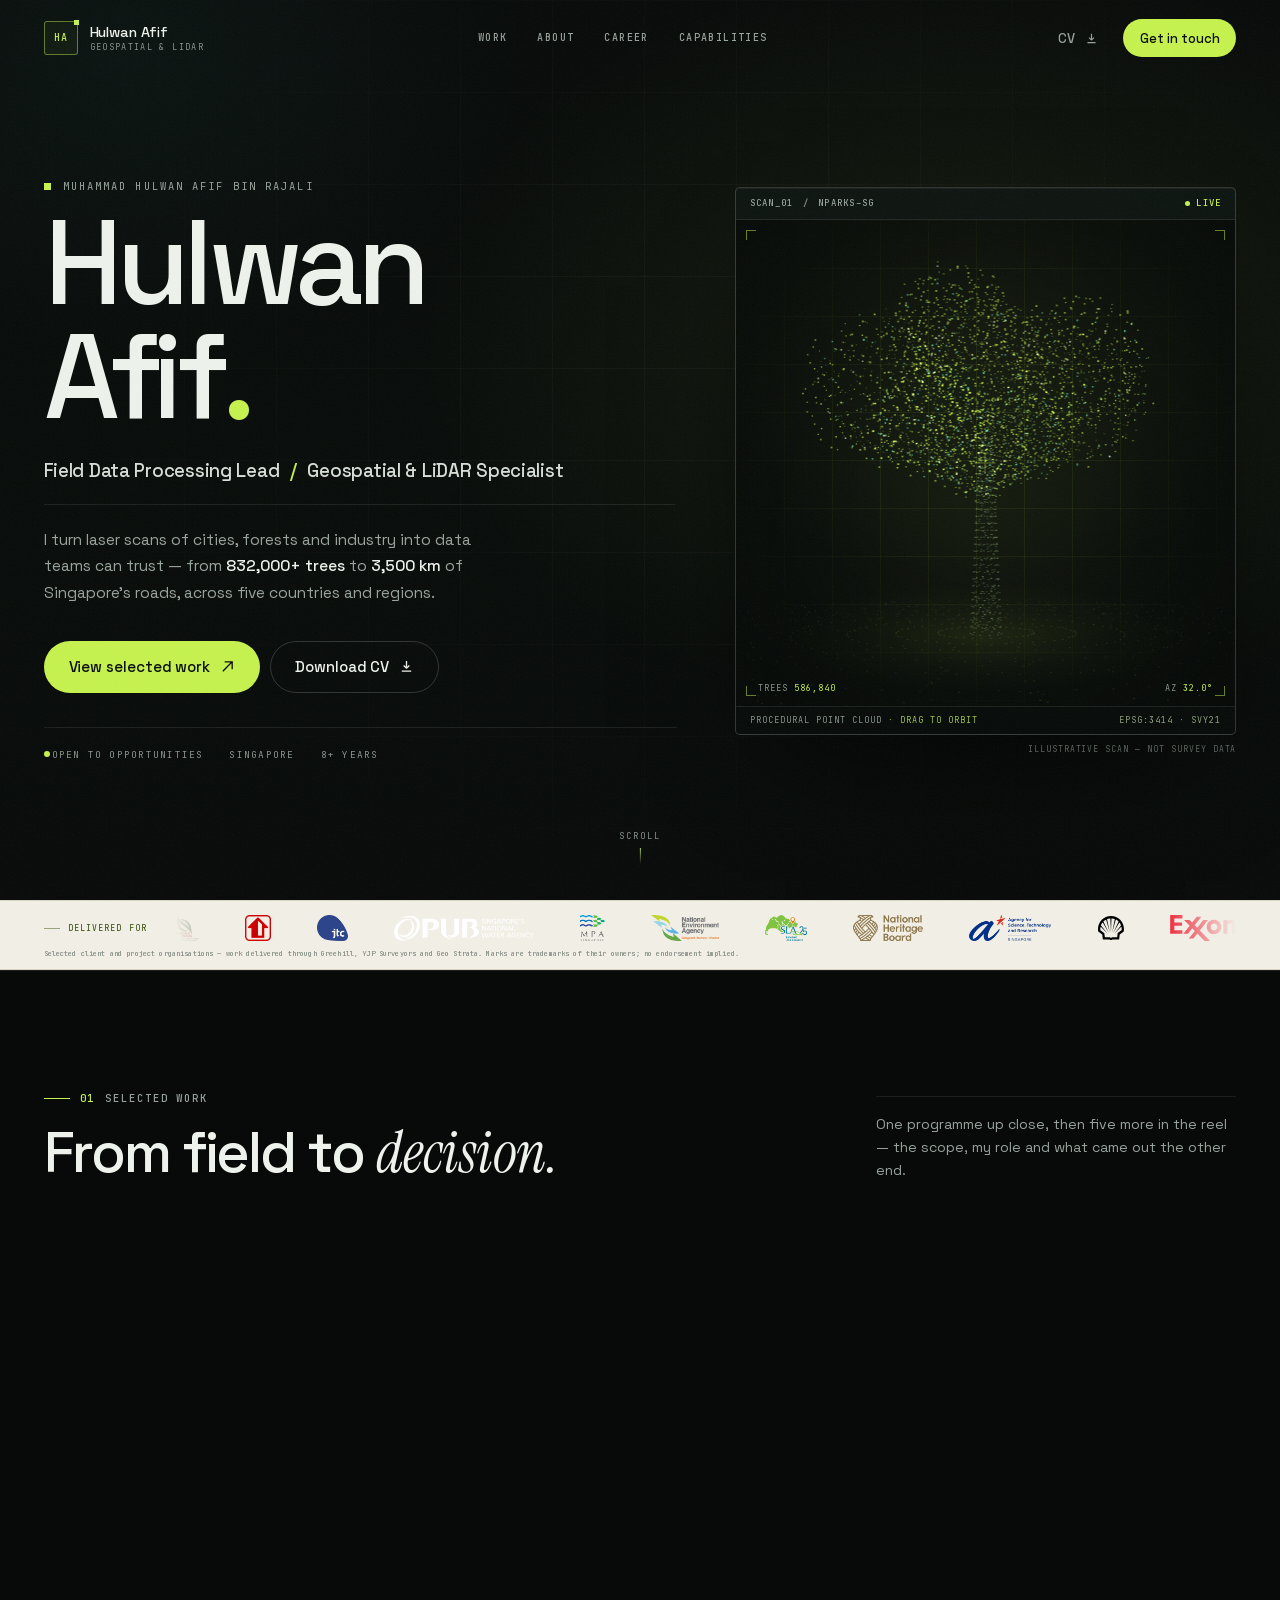
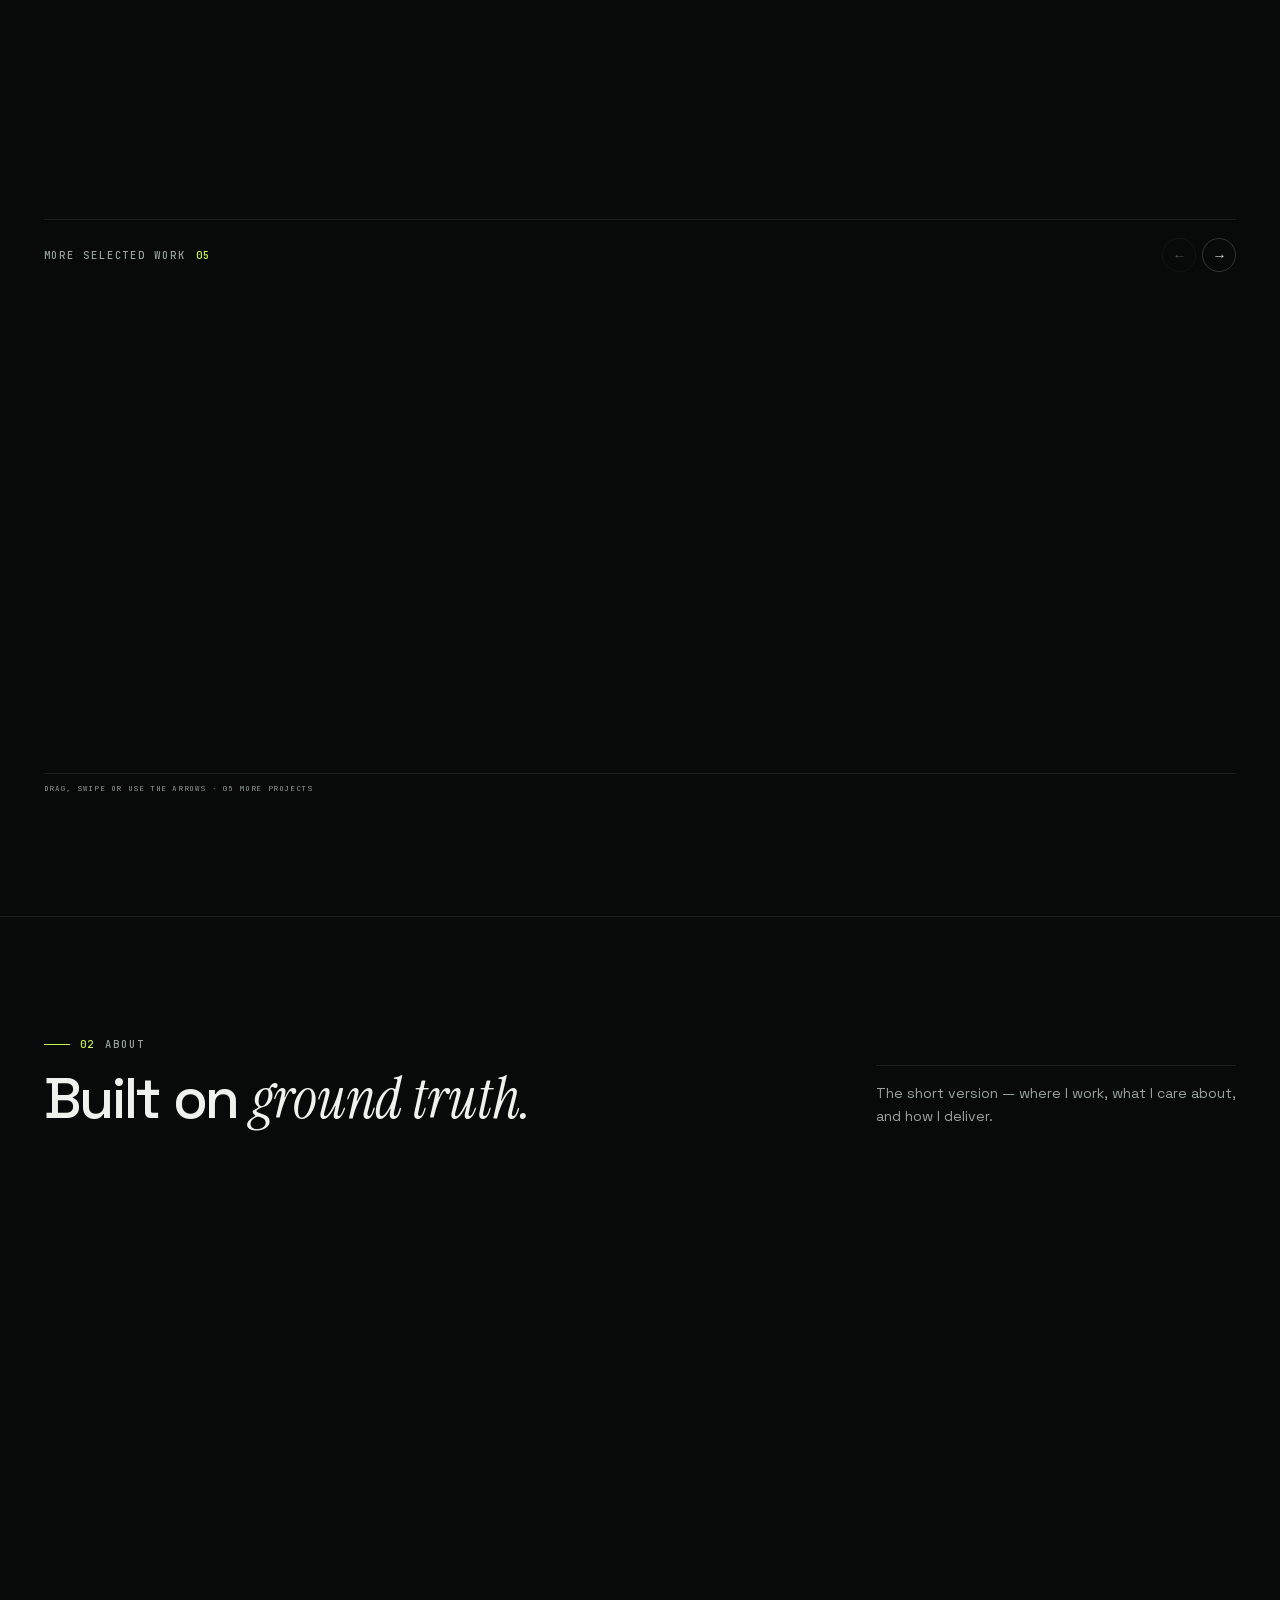
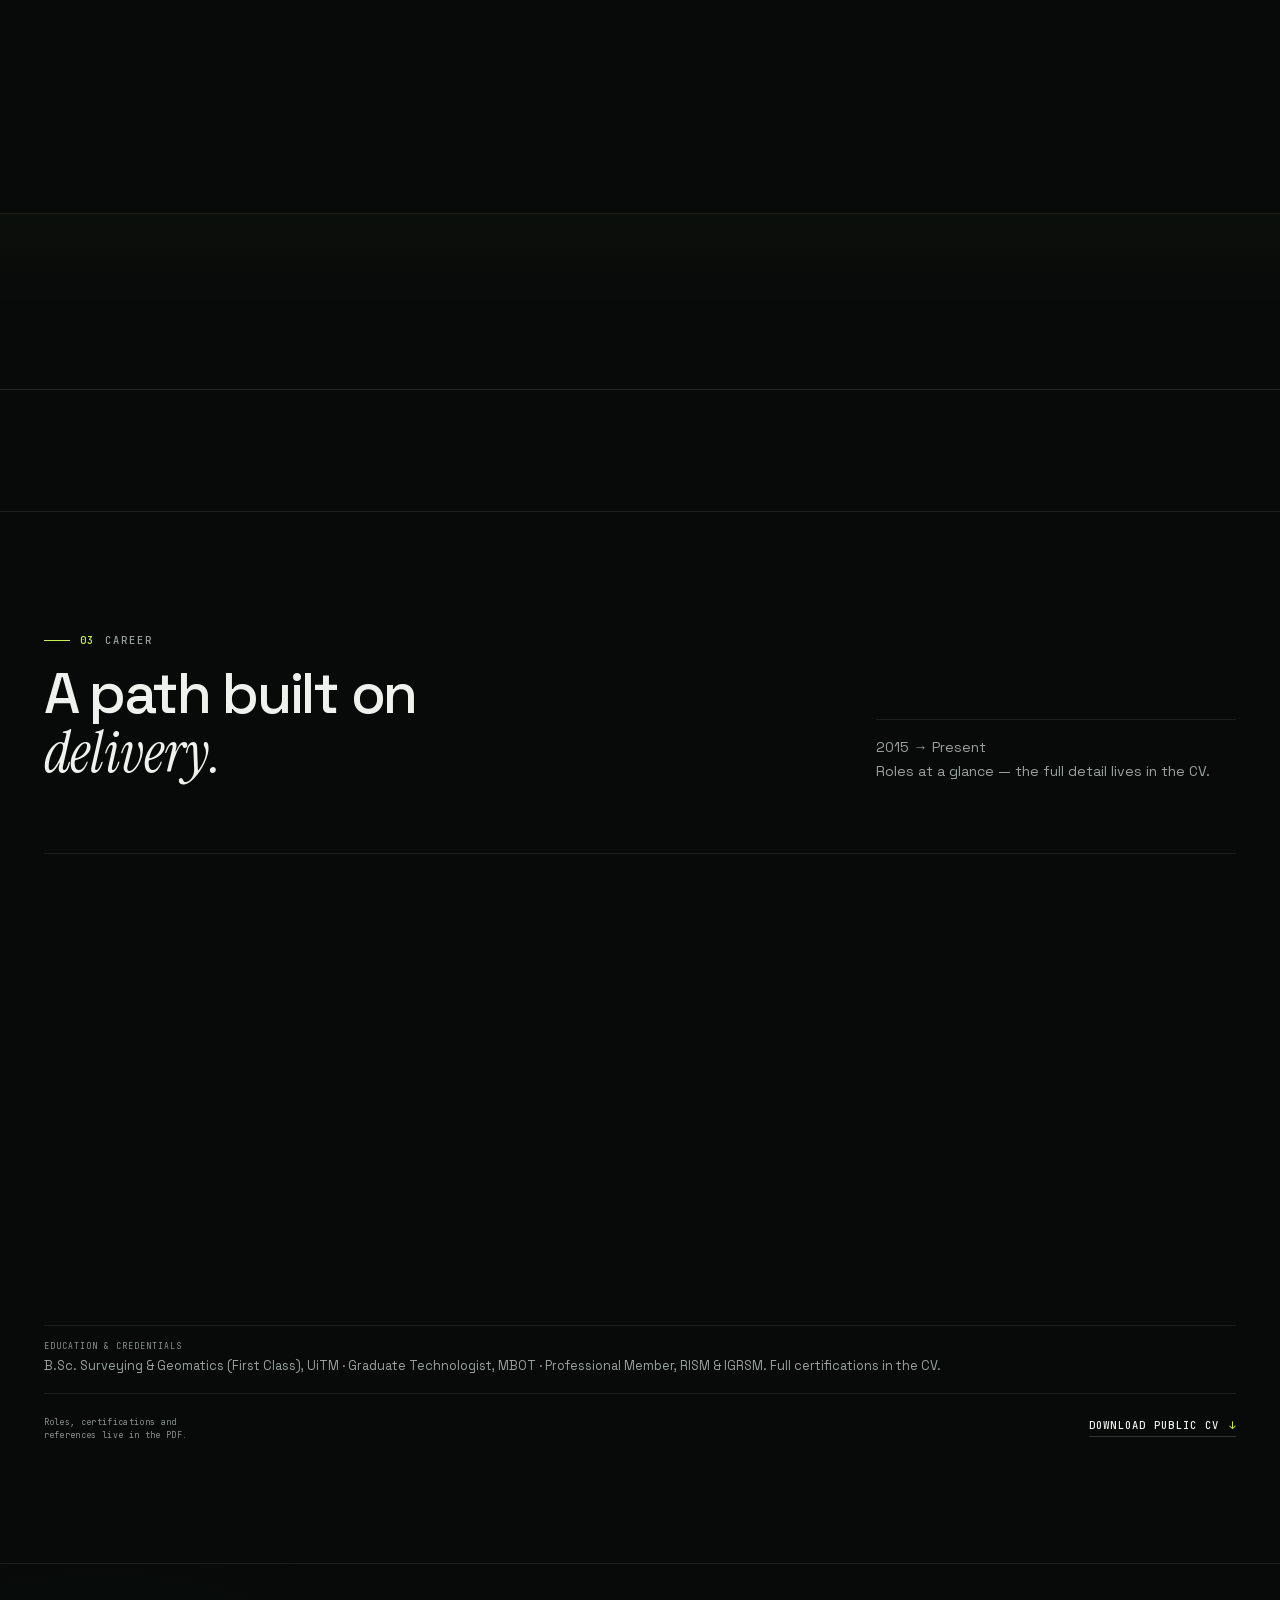
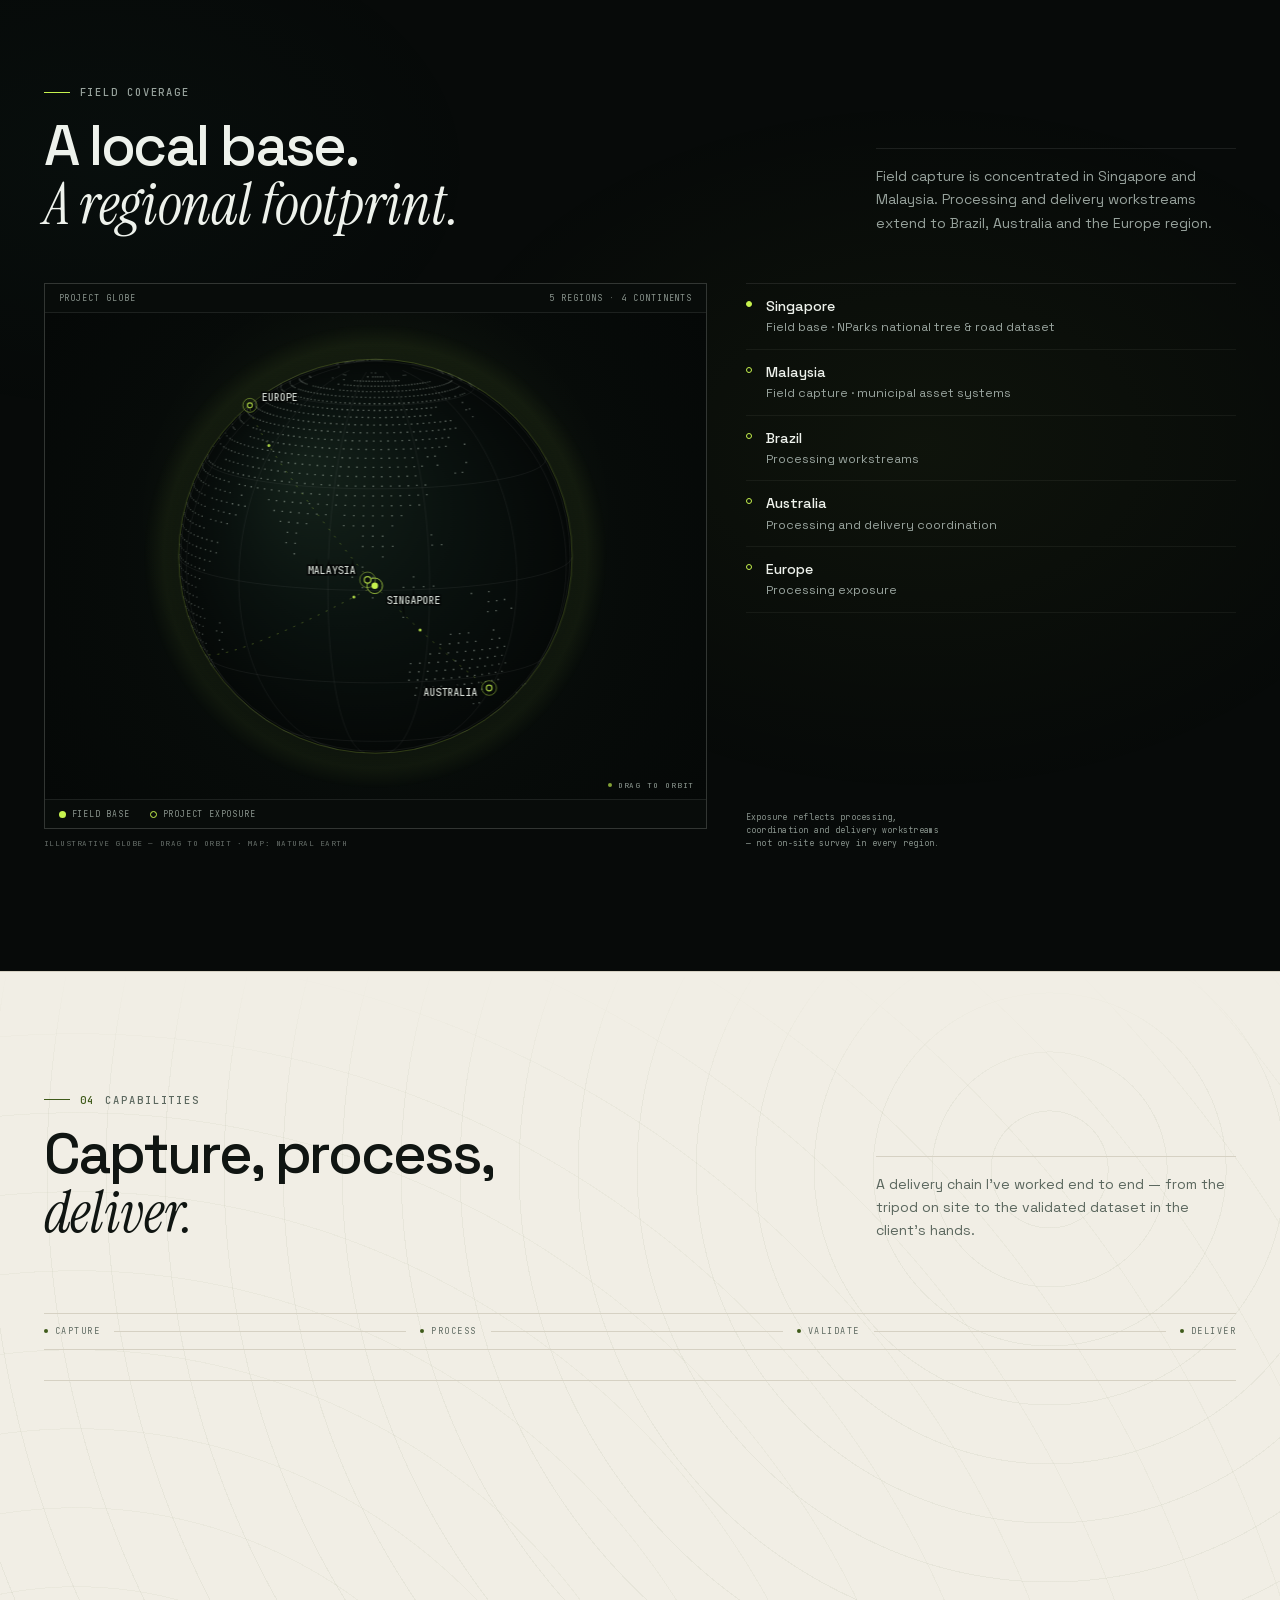
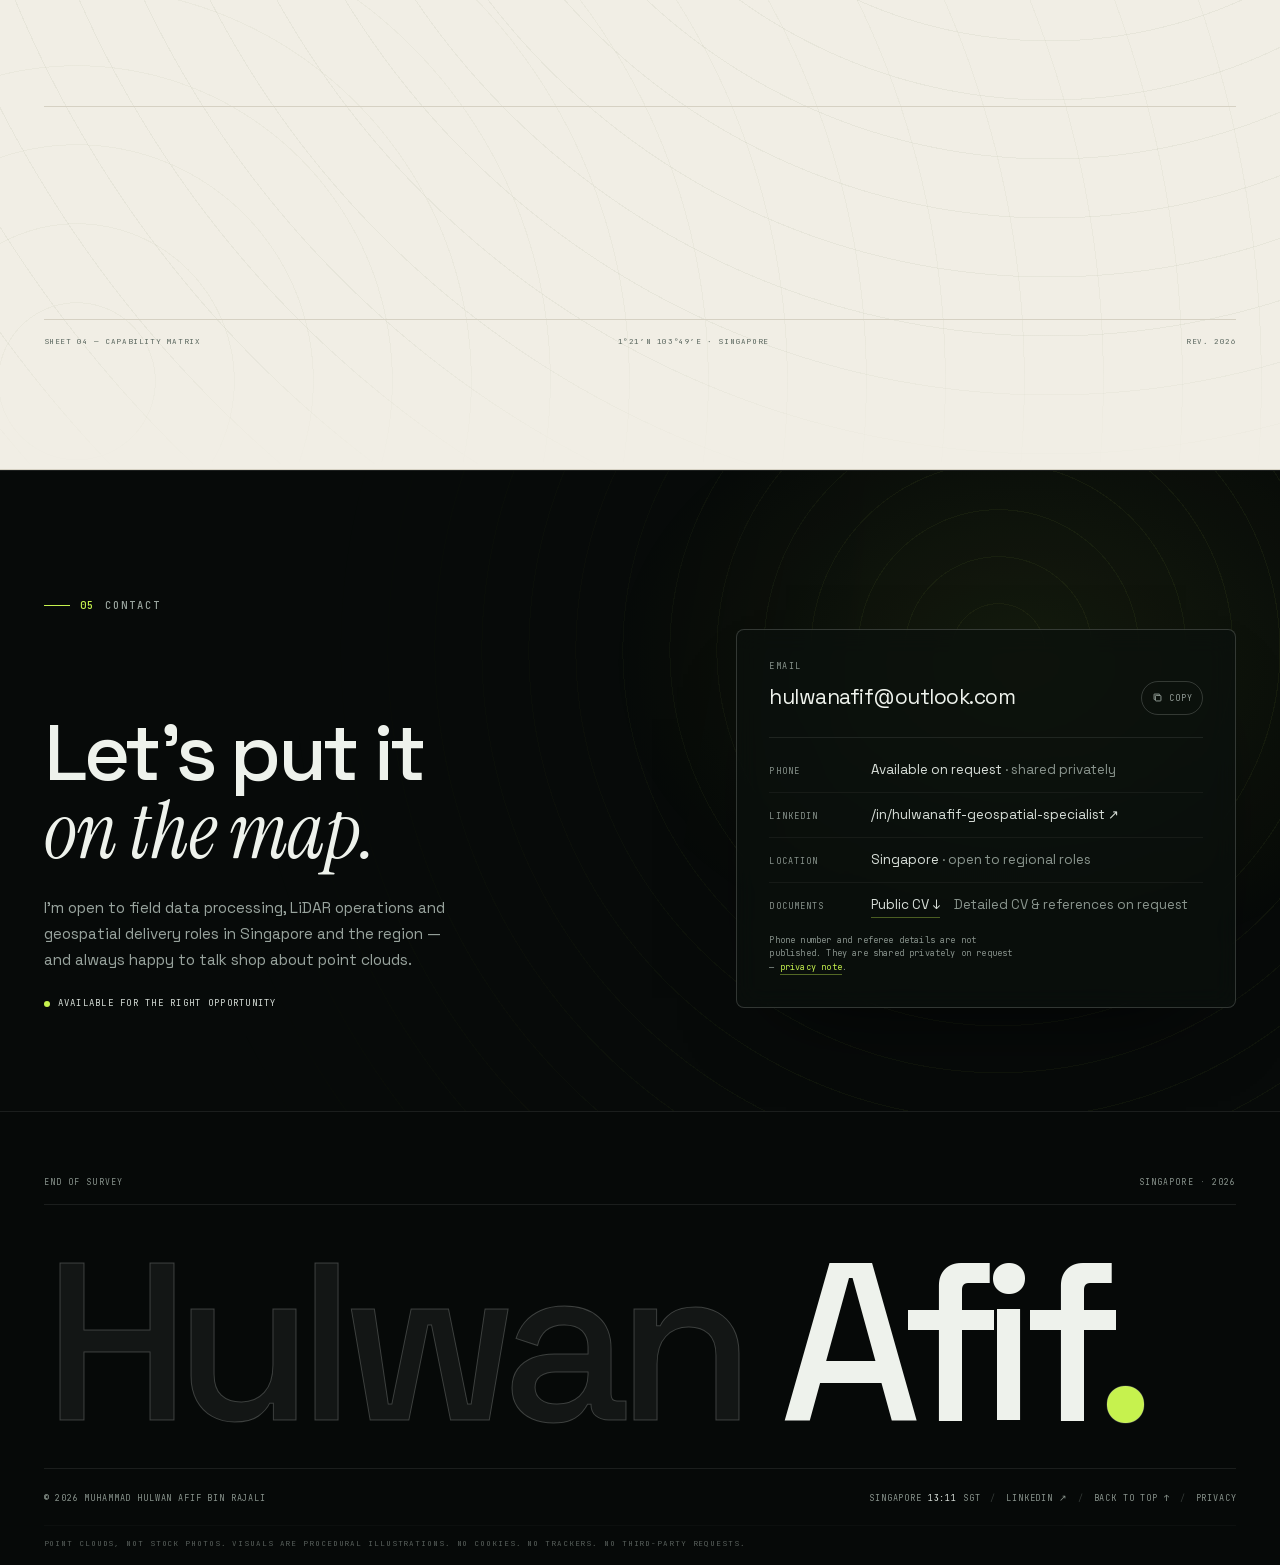
==== commit 2dc2d007: "Pass 2: featured NParks panel and horizontal work reel" ====
--- a/index.html
+++ b/index.html
@@ -214,18 +214,11 @@
             <p class="label"><b>01</b> Selected work</p>
             <h2>From field to <span class="serif">decision.</span></h2>
           </div>
-          <p class="section-head__note">A selection of programmes and projects — the scope, my role and what actually came out the other end.</p>
-        </div>
-
-        <div class="filters" role="group" aria-label="Filter selected work" aria-controls="work-grid">
-          <button class="filter is-active" data-filter="all" aria-pressed="true">All work <span>06</span></button>
-          <button class="filter" data-filter="capture" aria-pressed="false">Capture &amp; scanning <span>03</span></button>
-          <button class="filter" data-filter="data" aria-pressed="false">Data &amp; GIS <span>02</span></button>
-          <button class="filter" data-filter="rnd" aria-pressed="false">R&amp;D <span>01</span></button>
-        </div>
-
-        <div class="work-grid" id="work-grid">
-                    <article class="card reveal" id="project-nparks" data-cat="capture">
+          <p class="section-head__note">One programme up close, then five more in the reel — the scope, my role and what came out the other end.</p>
+        </div>
+
+        <div class="work-feature">
+<article class="card feature reveal" id="project-nparks" data-cat="capture">
             <div class="card__thumb">
               <canvas data-scene="canopy" aria-hidden="true"></canvas>
               <span class="card__scan" aria-hidden="true"></span>
@@ -236,15 +229,30 @@
               <p class="card__meta">NParks Singapore <span>·</span> 2023 — Now</p>
               <h3>National tree &amp; road network digital twin</h3>
               <p class="card__desc">LiDAR delivery and semantic tree extraction at national scale — 832,000+ trees and ~3,500 km of road, validated and handed over.</p>
-              <p class="card__result"><b>40%</b> workflow gain</p>
+              <div class="feature__stats">
+                <div><b>832k</b><span>Trees validated</span></div>
+                <div><b>3,500 km</b><span>Road network</span></div>
+                <div><b>40%</b><span>Faster workflows</span></div>
+              </div>
               <div class="card__tags"><span>Mobile LiDAR</span><span>TSE</span><span>QC</span></div>
               <a class="card__cta" href="#project-nparks" data-project="nparks">View case study
                 <svg viewBox="0 0 16 16" aria-hidden="true" fill="none" stroke="currentColor" stroke-width="1.4"><path d="M3 8h10M9 4l4 4-4 4"/></svg>
               </a>
             </div>
           </article>
-
-          <article class="card reveal" id="project-refinery" data-cat="capture" data-delay="1">
+        </div>
+
+        <div class="reel-head">
+          <p class="label label--plain">More selected work <span class="reel-count">05</span></p>
+          <div class="reel-nav">
+            <button class="reel-btn" type="button" data-reel-prev aria-label="Previous project">←</button>
+            <button class="reel-btn" type="button" data-reel-next aria-label="Next project">→</button>
+          </div>
+        </div>
+
+        <div class="reel" id="work-reel" tabindex="0" role="region" aria-label="More selected work">
+          <div class="reel__track">
+<article class="card reveal" id="project-refinery" data-cat="capture" data-delay="1">
             <div class="card__thumb">
               <canvas data-scene="refinery" aria-hidden="true"></canvas>
               <span class="card__scan" aria-hidden="true"></span>
@@ -262,8 +270,7 @@
               </a>
             </div>
           </article>
-
-          <article class="card reveal" id="project-heritage" data-cat="capture" data-delay="2">
+<article class="card reveal" id="project-heritage" data-cat="capture" data-delay="2">
             <div class="card__thumb">
               <canvas data-scene="heritage" aria-hidden="true"></canvas>
               <span class="card__scan" aria-hidden="true"></span>
@@ -281,8 +288,7 @@
               </a>
             </div>
           </article>
-
-          <article class="card reveal" id="project-municipal" data-cat="data">
+<article class="card reveal" id="project-municipal" data-cat="data">
             <div class="card__thumb">
               <canvas data-scene="municipal" aria-hidden="true"></canvas>
               <span class="card__scan" aria-hidden="true"></span>
@@ -300,8 +306,7 @@
               </a>
             </div>
           </article>
-
-          <article class="card reveal" id="project-vessel" data-cat="data" data-delay="1">
+<article class="card reveal" id="project-vessel" data-cat="data" data-delay="1">
             <div class="card__thumb">
               <canvas data-scene="vessel" aria-hidden="true"></canvas>
               <span class="card__scan" aria-hidden="true"></span>
@@ -319,8 +324,7 @@
               </a>
             </div>
           </article>
-
-          <article class="card reveal" id="project-uav" data-cat="rnd" data-delay="2">
+<article class="card reveal" id="project-uav" data-cat="rnd" data-delay="2">
             <div class="card__thumb">
               <canvas data-scene="uav" aria-hidden="true"></canvas>
               <span class="card__scan" aria-hidden="true"></span>
@@ -338,7 +342,10 @@
               </a>
             </div>
           </article>
-        </div>
+          </div>
+        </div>
+        <div class="reel-progress" aria-hidden="true"><span></span></div>
+        <p class="reel-hint">Drag, swipe or use the arrows <span aria-hidden="true">·</span> 05 more projects</p>
       </div>
     </section>
 
@@ -748,6 +755,7 @@
   <script src="assets/js/visuals.js" defer></script>
   <script src="assets/js/globe-data.js" defer></script>
   <script src="assets/js/globe.js" defer></script>
+  <script src="assets/js/reel.js" defer></script>
   <script src="assets/js/app.js" defer></script>
 </body>
 </html>
--- a/assets/css/styles.css
+++ b/assets/css/styles.css
@@ -1235,6 +1235,160 @@
 .card__cta::after { content: ""; position: absolute; inset: 0; }
 .card:hover .card__cta { color: var(--accent); }
 .card:hover .card__cta svg { transform: translateX(3px); }
+
+/* ---------- selected work: feature + reel ---------- */
+
+.work-feature { margin-bottom: clamp(36px, 5vw, 64px); }
+.feature.card {
+  display: grid;
+  grid-template-columns: minmax(0, 1.18fr) minmax(0, 0.82fr);
+  min-height: 500px;
+}
+.feature.card:hover { transform: none; border-color: var(--line-strong); }
+.feature .card__thumb {
+  height: 100%;
+  min-height: 500px;
+  aspect-ratio: auto;
+  border-right: 1px solid var(--line);
+  border-bottom: 0;
+}
+.feature .card__body {
+  justify-content: center;
+  gap: 12px;
+  padding: clamp(24px, 3.2vw, 44px);
+}
+.feature h3 {
+  font-size: clamp(1.55rem, 2.7vw, 2.35rem);
+  line-height: 1.12;
+  letter-spacing: -0.03em;
+  max-width: 18ch;
+}
+.feature .card__desc { font-size: 0.92rem; line-height: 1.7; max-width: 46ch; }
+.feature__stats {
+  display: grid;
+  grid-template-columns: repeat(3, minmax(0, 1fr));
+  gap: 0 14px;
+  margin: 10px 0 4px;
+}
+.feature__stats > div { border-top: 1px solid var(--line); padding-top: 12px; }
+.feature__stats b {
+  display: block;
+  font: 500 clamp(1.4rem, 2.5vw, 2rem)/1 var(--sans);
+  letter-spacing: -0.03em;
+  color: var(--accent);
+}
+.feature__stats span {
+  display: block;
+  margin-top: 6px;
+  font: 400 7.5px/1.4 var(--mono);
+  letter-spacing: 0.08em;
+  text-transform: uppercase;
+  color: var(--muted-2);
+}
+.feature .card__tags { margin-top: 4px; padding-top: 0; }
+.feature .card__cta { margin-top: 12px; }
+
+.reel-head {
+  display: flex;
+  justify-content: space-between;
+  align-items: center;
+  gap: 16px;
+  border-top: 1px solid var(--line);
+  padding-top: 18px;
+  margin-bottom: 18px;
+}
+.reel-head .label { margin: 0; }
+.reel-count { color: var(--accent); }
+.reel-nav { display: flex; gap: 6px; }
+.reel-btn {
+  width: 34px;
+  height: 34px;
+  border: 1px solid var(--line-strong);
+  background: transparent;
+  color: var(--ink);
+  font: 400 14px/1 var(--mono);
+  cursor: pointer;
+  border-radius: 50%;
+  transition: background 0.2s, border-color 0.2s, color 0.2s, opacity 0.2s;
+}
+.reel-btn:hover:not(:disabled) {
+  background: var(--accent);
+  border-color: var(--accent);
+  color: var(--accent-ink);
+}
+.reel-btn:disabled { opacity: 0.28; cursor: default; }
+
+.reel {
+  overflow-x: auto;
+  overflow-y: hidden;
+  scroll-snap-type: x mandatory;
+  scrollbar-width: none;
+  -ms-overflow-style: none;
+  overscroll-behavior-x: contain;
+  -webkit-overflow-scrolling: touch;
+  padding-bottom: 8px;
+}
+.reel::-webkit-scrollbar { display: none; }
+.reel__track { display: flex; gap: 20px; align-items: stretch; width: max-content; }
+.reel .card {
+  flex: 0 0 clamp(300px, 40vw, 520px);
+  scroll-snap-align: start;
+  min-height: 100%;
+}
+.reel .card__thumb { height: 240px; aspect-ratio: auto; }
+.reel .card__body { padding: 18px 18px 16px; gap: 8px; }
+.reel .card h3 { font-size: 1.05rem; }
+.reel .card__desc {
+  font-size: 0.8rem;
+  display: -webkit-box;
+  -webkit-line-clamp: 3;
+  -webkit-box-orient: vertical;
+  overflow: hidden;
+}
+.reel .card__result { font-size: 8px; }
+.reel .card__tags { padding-top: 10px; }
+.reel .card__cta { margin-top: 10px; padding-top: 11px; font-size: 8px; }
+.reel-progress {
+  height: 1px;
+  margin-top: 10px;
+  background: var(--line);
+  overflow: hidden;
+}
+.reel-progress span {
+  display: block;
+  width: 0;
+  height: 100%;
+  background: var(--accent);
+  transition: width 0.15s linear;
+}
+.reel-hint {
+  margin-top: 9px;
+  font: 400 7.5px/1.4 var(--mono);
+  letter-spacing: 0.08em;
+  text-transform: uppercase;
+  color: var(--muted-2);
+}
+.reel-hint span { color: var(--accent); opacity: 0.55; }
+
+@media (max-width: 900px) {
+  .feature.card { grid-template-columns: 1fr; min-height: 0; }
+  .feature .card__thumb {
+    height: 320px;
+    min-height: 320px;
+    border-right: 0;
+    border-bottom: 1px solid var(--line);
+  }
+  .feature .card__body { padding: 24px 20px; }
+  .feature h3 { font-size: clamp(1.45rem, 5vw, 1.9rem); }
+  .reel .card { flex-basis: min(82vw, 560px); }
+  .reel .card__thumb { height: 220px; }
+}
+@media (max-width: 480px) {
+  .feature__stats { gap: 0 8px; }
+  .feature__stats b { font-size: 1.25rem; }
+  .feature__stats span { font-size: 6.8px; }
+  .reel .card { flex-basis: 86vw; }
+}
 
 /* ---------- capabilities ---------- */
 
